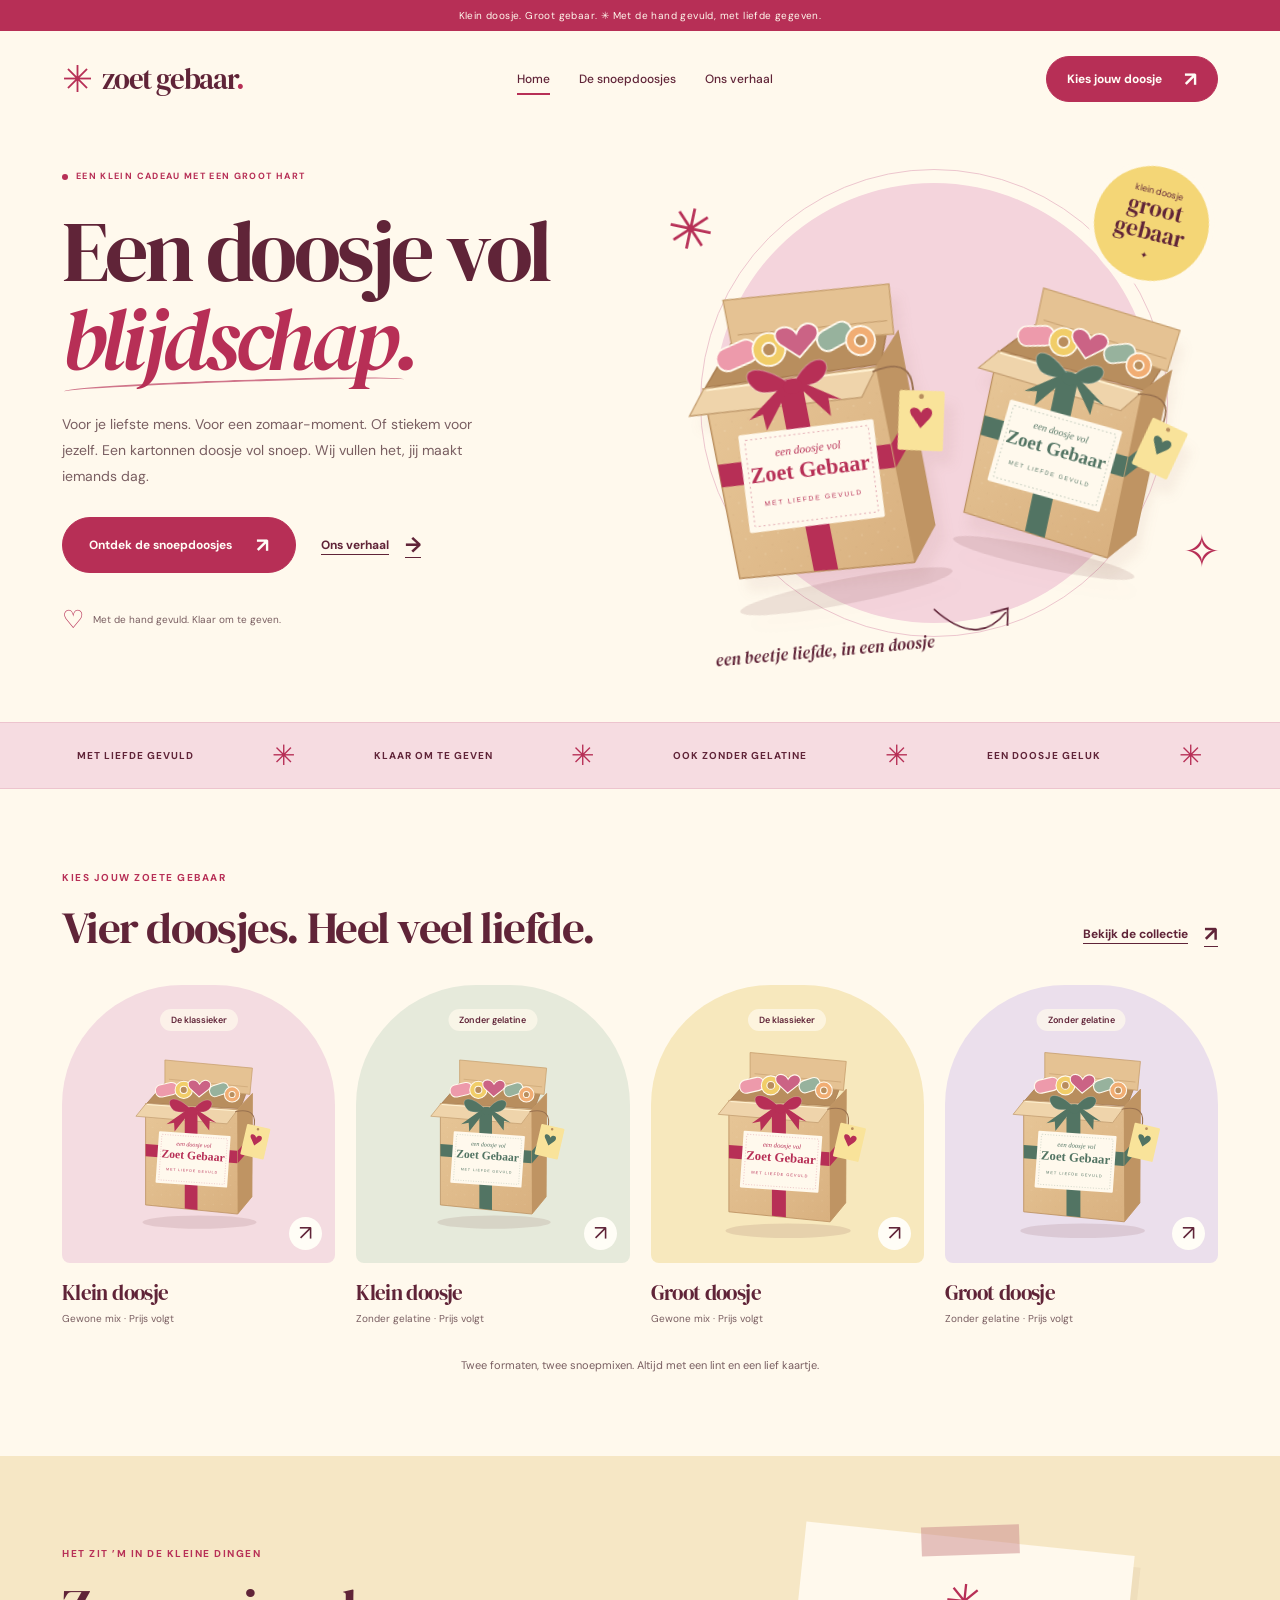
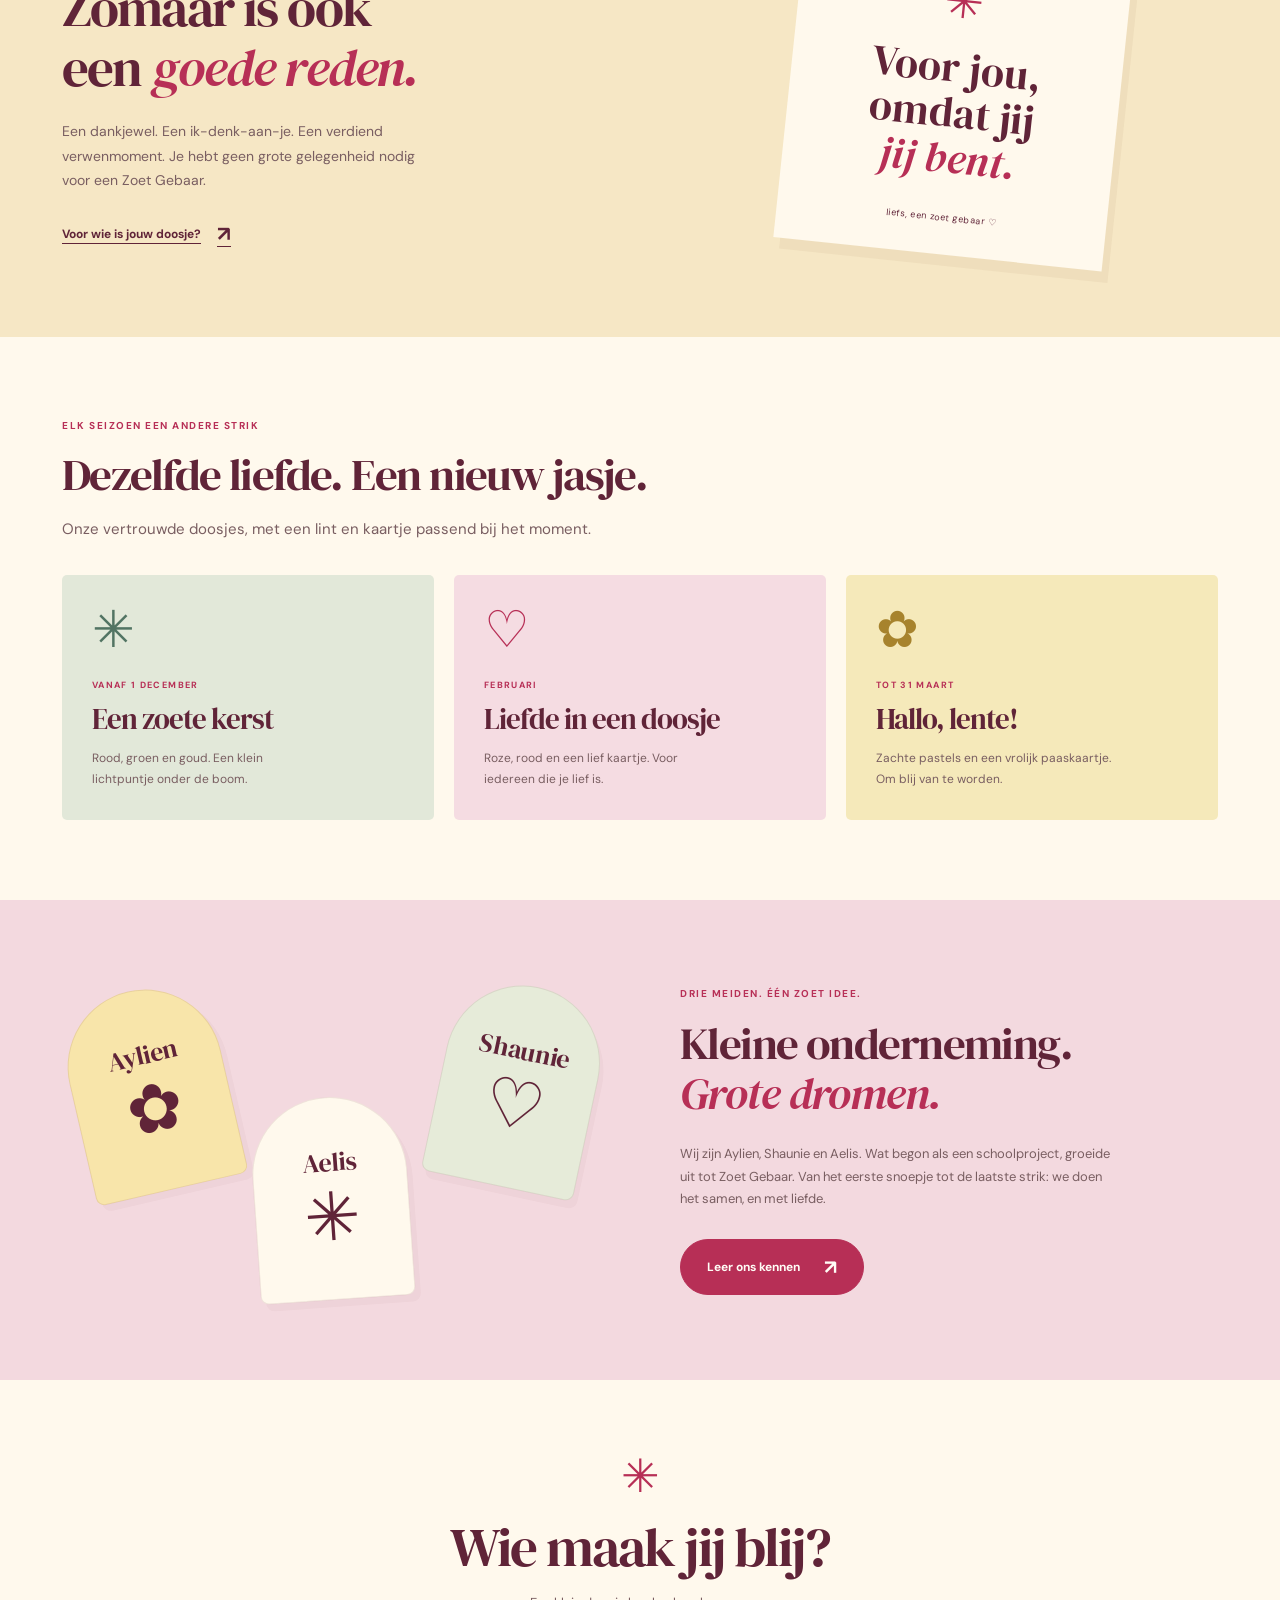
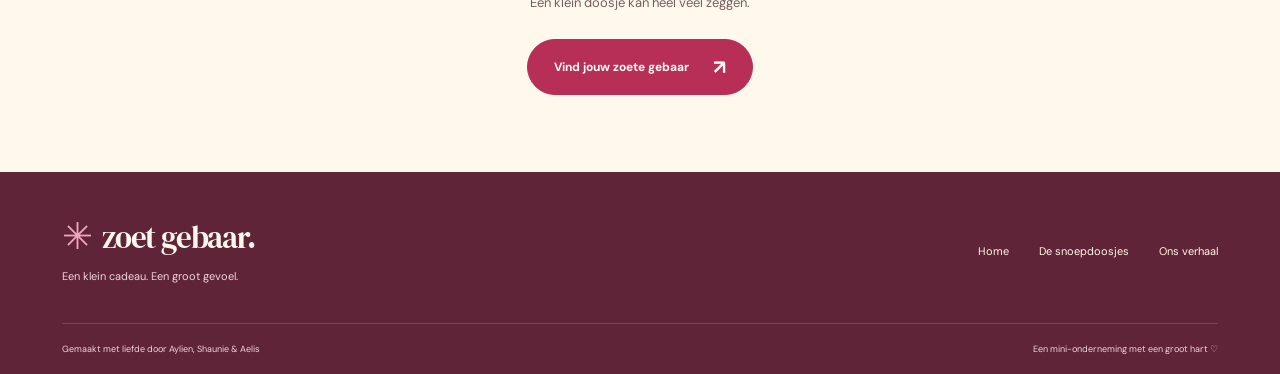
==== index.html @ a4623ce2 "Remove completed admin demo and its navigation and preview logic" ====
<!doctype html><html lang="nl"><head><meta charset="utf-8"><meta name="viewport" content="width=device-width, initial-scale=1"><meta name="theme-color" content="#fff9ed"><meta name="description" content="Handgevulde snoepdoosjes met een lint, een kaartje en een heleboel liefde. Ontdek de kleine en grote gebaren van Zoet Gebaar."><title>Zoet Gebaar — Een doosje vol blijdschap</title><link rel="icon" href="favicon.svg" type="image/svg+xml"><link rel="preconnect" href="https://fonts.googleapis.com"><link rel="preconnect" href="https://fonts.gstatic.com" crossorigin><link rel="stylesheet" href="styles.css?v=20260923-6"></head><body><a class="skip-link" href="#main">Ga naar inhoud</a><div class="announcement">Klein doosje. Groot gebaar. <span aria-hidden="true">✳</span> Met de hand gevuld, met liefde gegeven.</div>
<header class="nav wrap"><a class="brand" href="index.html?v=20260923-6" aria-label="Zoet Gebaar — home"><span class="brand-flower" aria-hidden="true">✳</span><span class="brand-name">zoet gebaar<span class="brand-dot">.</span></span></a><nav class="links" id="main-nav" aria-label="Hoofdnavigatie"><a href="index.html?v=20260923-6" aria-current="page">Home</a><a href="webshop.html?v=20260923-6" >De snoepdoosjes</a><a href="over-ons.html?v=20260923-6" >Ons verhaal</a></nav><a class="cta nav-cta" href="webshop.html?v=20260923-6">Kies jouw doosje <span aria-hidden="true">↗</span></a><button class="menu-toggle" aria-label="Menu openen" aria-controls="main-nav" aria-expanded="false"><span></span><span></span></button></header>
<main id="main"><section class="hero wrap"><div class="hero-copy"><p class="eyebrow"><span></span> EEN KLEIN CADEAU MET EEN GROOT HART</p><h1>Een doosje vol<br><em>blijdschap.</em></h1><p class="lede">Voor je liefste mens. Voor een zomaar-moment.<br class="desktop-break"> Of stiekem voor jezelf. Een kartonnen doosje vol snoep. Wij vullen het, jij maakt iemands dag.</p><div class="hero-ctas"><a class="cta" href="webshop.html?v=20260923-6">Ontdek de snoepdoosjes <span aria-hidden="true">↗</span></a><a class="text-link" href="over-ons.html?v=20260923-6">Ons verhaal <span aria-hidden="true">→</span></a></div><div class="hero-note"><span class="little-heart" aria-hidden="true">♡</span> Met de hand gevuld. Klaar om te geven.</div></div><div class="hero-art" aria-label="Illustraties van onze snoepdoosjes"><div class="art-orbit"></div><span class="art-spark spark-one" aria-hidden="true">✳</span><span class="art-spark spark-two" aria-hidden="true">✧</span><div class="round-sticker">klein doosje<br><strong>groot<br>gebaar</strong><span>✦</span></div><img class="hero-box box-back" src="assets/box-sage.svg" alt="Snoepdoosje met een groen lint" width="340" height="440"><img class="hero-box box-front" src="assets/box-berry.svg" alt="Snoepdoosje met een roze lint en een cadeaukaartje" width="340" height="440"><span class="handwritten">een beetje liefde, in een doosje <svg viewBox="0 0 95 45" fill="none" aria-hidden="true"><path d="M3 5Q50 55 87 16M70 15l20-4-2 20" stroke="currentColor" stroke-width="2" stroke-linecap="round"/></svg></span></div></section>
<div class="joy-strip" aria-label="Handgevuld, feestelijk gestrikt en ook zonder gelatine"><div>MET LIEFDE GEVULD <span>✳</span> KLAAR OM TE GEVEN <span>✳</span> OOK ZONDER GELATINE <span>✳</span> EEN DOOSJE GELUK <span>✳</span></div></div>
<section class="collection wrap" id="assortiment"><div class="section-head split-heading"><div><p class="eyebrow">KIES JOUW ZOETE GEBAAR</p><h2>Vier doosjes. Heel veel liefde.</h2></div><a class="text-link" href="webshop.html?v=20260923-6">Bekijk de collectie <span aria-hidden="true">↗</span></a></div><div class="product-grid"><a class="product-preview" href="webshop.html?mix=gewoon&v=20260923-6#assortiment"><div class="product-image tone-0"><span class="product-label">De klassieker</span><img src="assets/box-berry.svg" alt="Illustratie van een klein snoepdoosje met roze lint" width="340" height="440" loading="lazy" class=""><span class="product-arrow" aria-hidden="true">↗</span></div><div class="product-caption"><h3>Klein doosje, blij gebaar</h3><p>Onze gewone snoepmix <span>· Klein</span></p></div></a><a class="product-preview" href="webshop.html?mix=gelatinevrij&v=20260923-6#assortiment"><div class="product-image tone-1"><span class="product-label">Zonder gelatine</span><img src="assets/box-sage.svg" alt="Illustratie van een klein snoepdoosje met groen lint" width="340" height="440" loading="lazy" class=""><span class="product-arrow" aria-hidden="true">↗</span></div><div class="product-caption"><h3>Klein doosje, vrij gebaar</h3><p>Snoepmix zonder gelatine <span>· Klein</span></p></div></a><a class="product-preview" href="webshop.html?mix=gewoon&v=20260923-6#assortiment"><div class="product-image tone-2"><span class="product-label">De klassieker</span><img src="assets/box-berry.svg" alt="Illustratie van een groot snoepdoosje met roze lint" width="340" height="440" loading="lazy" class="large-box"><span class="product-arrow" aria-hidden="true">↗</span></div><div class="product-caption"><h3>Groot doosje, blij gebaar</h3><p>Onze gewone snoepmix <span>· Groot</span></p></div></a><a class="product-preview" href="webshop.html?mix=gelatinevrij&v=20260923-6#assortiment"><div class="product-image tone-3"><span class="product-label">Zonder gelatine</span><img src="assets/box-sage.svg" alt="Illustratie van een groot snoepdoosje met groen lint" width="340" height="440" loading="lazy" class="large-box"><span class="product-arrow" aria-hidden="true">↗</span></div><div class="product-caption"><h3>Groot doosje, vrij gebaar</h3><p>Snoepmix zonder gelatine <span>· Groot</span></p></div></a></div><p class="collection-note">Twee formaten, twee snoepmixen. Altijd met een lint en een lief kaartje.</p></section>
<section class="giving-section"><div class="wrap giving-grid"><div><p class="eyebrow">HET ZIT ’M IN DE KLEINE DINGEN</p><h2>Zomaar is ook<br>een <em>goede reden.</em></h2><p>Een dankjewel. Een ik-denk-aan-je. Een verdiend verwenmoment. Je hebt geen grote gelegenheid nodig voor een Zoet Gebaar.</p><a class="text-link" href="webshop.html?v=20260923-6">Voor wie is jouw doosje? <span aria-hidden="true">↗</span></a></div><div class="gift-note"><span class="tape" aria-hidden="true"></span><span class="note-flower" aria-hidden="true">✳</span><p>Voor jou,<br>omdat jij<br><em>jij bent.</em></p><span>liefs, een zoet gebaar ♡</span></div></div></section>
<section class="wrap seasons" id="seizoenen"><div class="section-head"><p class="eyebrow">ELK SEIZOEN EEN ANDERE STRIK</p><h2>Dezelfde liefde. Een nieuw jasje.</h2><p>Onze vertrouwde doosjes, met een lint en kaartje passend bij het moment.</p></div><div class="season-strip"><article class="season-card christmas"><div class="season-symbol" aria-hidden="true">✳</div><p class="eyebrow">VANAF 1 DECEMBER</p><h3>Een zoete kerst</h3><p>Rood, groen en goud. Een klein lichtpuntje onder de boom.</p></article><article class="season-card valentine"><div class="season-symbol" aria-hidden="true">♡</div><p class="eyebrow">FEBRUARI</p><h3>Liefde in een doosje</h3><p>Roze, rood en een lief kaartje. Voor iedereen die je lief is.</p></article><article class="season-card easter"><div class="season-symbol" aria-hidden="true">✿</div><p class="eyebrow">TOT 31 MAART</p><h3>Hallo, lente!</h3><p>Zachte pastels en een vrolijk paaskaartje. Om blij van te worden.</p></article></div></section>
<section class="story-section"><div class="wrap story-grid"><div class="team-art" aria-hidden="true"><span class="team-token token-one">Aylien<span>✿</span></span><span class="team-token token-two">Shaunie<span>♡</span></span><span class="team-token token-three">Aelis<span>✳</span></span></div><div><p class="eyebrow">DRIE MEIDEN. ÉÉN ZOET IDEE.</p><h2>Kleine onderneming.<br><em>Grote dromen.</em></h2><p>Wij zijn Aylien, Shaunie en Aelis. Wat begon als een schoolproject, groeide uit tot Zoet Gebaar. Van het eerste snoepje tot de laatste strik: we doen het samen, en met liefde.</p><a class="cta" href="over-ons.html?v=20260923-6">Leer ons kennen <span aria-hidden="true">↗</span></a></div></div></section>
<section class="wrap final-cta"><span aria-hidden="true">✳</span><h2>Wie maak jij blij?</h2><p>Een klein doosje kan heel veel zeggen.</p><a class="cta" href="webshop.html?v=20260923-6">Vind jouw zoete gebaar <span aria-hidden="true">↗</span></a></section></main><footer class="footer"><div class="wrap footer-top"><div><a class="brand" href="index.html?v=20260923-6"><span class="brand-flower" aria-hidden="true">✳</span><span class="brand-name">zoet gebaar.</span></a><p>Een klein cadeau. Een groot gevoel.</p></div><nav aria-label="Footernavigatie"><a href="index.html?v=20260923-6">Home</a><a href="webshop.html?v=20260923-6">De snoepdoosjes</a><a href="over-ons.html?v=20260923-6">Ons verhaal</a></nav></div><div class="wrap footer-bottom"><span>Gemaakt met liefde door Aylien, Shaunie &amp; Aelis</span><span>Een mini-onderneming met een groot hart ♡</span></div></footer><script src="content.js?v=20260923-6"></script>
<script src="site.js?v=20260923-6"></script></body></html>
---- styles.css ----
@import url('https://fonts.googleapis.com/css2?family=DM+Sans:wght@400;500;600;700&family=DM+Serif+Display:ital@0;1&display=swap');

:root{--page-bg:#fff9ed;--paper:#fffdf6;--ink:#602438;--ink-text:#602438;--ink-soft:#795e61;--berry:#b72f56;--berry-deep:#8c2041;--gold:#efca67;--sage:#527463;--pink:#f6d7df;--line:#e8d9d2;--on-ink:#fff9ed;--on-ink-soft:#eed5dc;color-scheme:light}
*{box-sizing:border-box}html{scroll-behavior:smooth;scroll-padding-top:24px}body{margin:0;background:var(--page-bg);color:var(--ink);font-family:'DM Sans',sans-serif;font-size:15px;-webkit-font-smoothing:antialiased}button,a{-webkit-tap-highlight-color:transparent}button,input{font:inherit}button{cursor:pointer}a{color:inherit}img{max-width:100%;display:block}h1,h2,h3,p{margin:0}h1,h2,h3{font-family:'DM Serif Display',Georgia,serif;font-weight:400;letter-spacing:-.035em}h2{font-size:clamp(32px,3.5vw,47px);line-height:1.12}h3{font-size:25px;line-height:1.2}em{font-weight:400;color:var(--berry)}p{line-height:1.75;color:var(--ink-soft)}.wrap{max-width:1240px;padding-inline:42px;margin-inline:auto}section{padding-block:80px}.eyebrow,.kicker{font-family:'DM Sans',sans-serif;font-weight:700;font-size:10px;letter-spacing:.15em;color:var(--berry);margin-bottom:16px}.section-head{margin-bottom:32px}.section-head>p:last-child:not(.eyebrow){margin-top:16px}.split-heading{display:flex;justify-content:space-between;align-items:end;gap:24px}.split-heading .text-link{margin-bottom:5px}.cta{display:inline-flex;justify-content:center;align-items:center;gap:24px;padding:17px 26px;background:var(--berry);border:1px solid var(--berry);border-radius:100px;color:var(--paper);font-size:12px;font-weight:700;text-decoration:none;transition:background .2s,transform .2s,box-shadow .2s}.cta span{font-size:20px;line-height:1}.cta:hover{background:var(--berry-deep);border-color:var(--berry-deep);transform:translateY(-2px);box-shadow:0 5px 0 #60243812}.text-link{display:inline-flex;align-items:center;gap:16px;font-size:12px;font-weight:700;text-underline-offset:5px;text-decoration-thickness:1px}.text-link span{font-size:21px}.text-link:hover{color:var(--berry)}.btn-ghost{display:inline-flex;align-items:center;justify-content:center;background:transparent;border:1px solid var(--line);border-radius:24px;padding:12px 18px;color:var(--ink);font-size:13px;font-weight:600;text-decoration:none}.btn-ghost:hover{border-color:var(--berry)}:focus-visible{outline:3px solid var(--berry);outline-offset:5px}.skip-link{position:absolute;left:20px;top:-100px;padding:15px;background:var(--paper);z-index:100}.skip-link:focus{top:10px}.sr-only{position:absolute;width:1px;height:1px;overflow:hidden;clip-path:inset(50%);white-space:nowrap}
/* A compact shop sign above a spacious, simple navigation. */
.announcement{background:var(--berry);color:#fff9ed;text-align:center;padding:9px 20px;font-size:10px;letter-spacing:.04em}.announcement span{display:inline-block;margin:0 18px;color:#f8d878}.nav{display:flex;align-items:center;justify-content:space-between;gap:24px;padding-block:25px;position:relative;z-index:20}.brand{display:inline-flex;align-items:center;gap:9px;text-decoration:none;white-space:nowrap}.brand-flower{font-size:37px;color:var(--berry);line-height:1}.brand-name{font-family:'DM Serif Display',Georgia,serif;font-size:29px;letter-spacing:-1.2px}.brand-dot{color:var(--berry)}.links{display:flex;gap:29px}.links a{font-size:12px;font-weight:500;text-decoration:none;padding:8px 0;position:relative}.links a::after{content:'';position:absolute;bottom:0;left:0;width:0;height:2px;background:var(--berry);transition:width .2s}.links a:hover::after,.links a[aria-current]::after{width:100%}.nav-cta{padding:12px 20px;gap:22px}.menu-toggle{display:none;width:44px;height:44px;background:transparent;border:1px solid var(--line);border-radius:50%;align-items:center;justify-content:center;flex-direction:column;gap:6px}.menu-toggle span{height:2px;width:17px;background:var(--ink);transition:transform .2s}.menu-toggle[aria-expanded=true] span:first-child{transform:translateY(4px) rotate(45deg)}.menu-toggle[aria-expanded=true] span:last-child{transform:translateY(-4px) rotate(-45deg)}
/* The boxes are local vector artwork, so they stay sharp and load without a photo service. */
.hero{display:grid;grid-template-columns:1fr 1fr;align-items:center;min-height:595px;padding-block:28px 62px;gap:18px}.hero-copy{padding-bottom:10px}.hero .eyebrow{display:flex;align-items:center;gap:8px;font-size:9px;margin-bottom:23px}.eyebrow>span:empty{width:6px;height:6px;background:var(--berry);border-radius:50%}.hero h1{font-size:clamp(60px,6.7vw,88px);line-height:1.02;letter-spacing:-.048em}.hero h1 em{display:inline-block;position:relative}.hero h1 em::after{content:'';position:absolute;bottom:-8px;left:2px;width:96%;height:9px;border-top:2px solid var(--berry);border-radius:50%;transform:rotate(-2deg);opacity:.65}.lede{font-size:14px;max-width:410px;margin-top:29px;line-height:1.85}.hero-ctas{display:flex;align-items:center;gap:25px;margin-top:27px;flex-wrap:wrap}.hero-note{display:flex;align-items:center;gap:9px;font-size:10px;color:var(--ink-soft);margin-top:30px}.little-heart{font-size:25px;color:var(--berry)}.hero-art{height:493px;position:relative;isolation:isolate}.art-orbit{position:absolute;width:440px;height:440px;max-width:95%;border-radius:50%;background:#f4d4dc;left:50%;top:22px;transform:translateX(-50%)}.art-orbit::after{content:'';position:absolute;inset:-14px;border:1px solid #edc6ce;border-radius:50%}.hero-box{position:absolute;filter:drop-shadow(7px 15px 6px #823c3610)}.box-back{height:363px;width:auto;right:7px;top:77px;transform:rotate(12deg)}.box-front{height:425px;width:auto;left:0;top:56px;transform:rotate(-11deg)}.art-spark{position:absolute;z-index:2;color:var(--berry)}.spark-one{font-size:56px;left:18px;top:32px;transform:rotate(12deg)}.spark-two{font-size:45px;right:-3px;bottom:73px}.round-sticker{position:absolute;z-index:3;right:9px;top:5px;background:#f4d676;color:var(--ink);width:115px;height:115px;border-radius:50%;display:flex;flex-direction:column;align-items:center;justify-content:center;font-size:9px;line-height:1.4;transform:rotate(14deg);box-shadow:0 0 0 5px var(--page-bg)}.round-sticker strong{font-family:'DM Serif Display',Georgia,serif;font-size:23px;font-weight:400;line-height:1.04;text-align:center}.round-sticker>span{margin-top:5px}.handwritten{position:absolute;bottom:-9px;left:66px;font-family:'DM Serif Display',Georgia,serif;font-style:italic;font-size:17px;transform:rotate(-5deg)}.handwritten svg{width:80px;height:40px;position:absolute;left:100%;bottom:9px}.joy-strip{background:#f6dce1;border-block:1px solid #edc4ce;overflow:hidden}.joy-strip>div{max-width:1240px;margin:auto;min-height:62px;display:flex;align-items:center;justify-content:space-around;gap:24px;padding:14px 30px;font-size:10px;font-weight:700;letter-spacing:.1em;white-space:nowrap}.joy-strip span{font-size:28px;color:var(--berry);font-weight:400}
.product-grid,.tag-grid{display:grid;grid-template-columns:repeat(4,minmax(0,1fr));gap:21px}.product-preview{text-decoration:none;min-width:0}.product-image{height:278px;position:relative;overflow:hidden;border-radius:120px 120px 8px 8px;display:flex;align-items:center;justify-content:center;background:#f4dce1}.tone-1{background:#e6eadb}.tone-2{background:#f7e8bd}.tone-3{background:#ebdfec}.product-image img{height:223px;width:auto;max-width:100%;margin-top:24px;transition:transform .35s}.product-image img.large-box{height:245px}.product-preview:hover img{transform:translateY(-7px) rotate(-5deg)}.product-label{position:absolute;top:24px;left:50%;transform:translateX(-50%);font-size:9px;white-space:nowrap;z-index:1;font-weight:600;background:#fff9edb3;padding:5px 11px;border-radius:20px}.product-arrow{position:absolute;right:13px;bottom:13px;background:var(--paper);height:33px;width:33px;display:grid;place-items:center;border-radius:50%;font-size:21px;transition:background .2s,color .2s}.product-preview:hover .product-arrow{background:var(--berry);color:white}.product-caption{padding:17px 0 0}.product-caption h3{font-size:21px;letter-spacing:-.03em}.product-caption p{font-size:10px;margin-top:5px}.collection-note{text-align:center;font-size:11px;margin-top:29px}.giving-section{background:#f6e7c5;position:relative}.giving-grid{display:grid;grid-template-columns:1fr 1fr;align-items:center;gap:100px;padding-block:2px}.giving-grid h2{font-size:53px}.giving-grid p:not(.eyebrow){font-size:14px;max-width:380px;margin:22px 0}.giving-grid .text-link{margin-top:5px}.gift-note{background:#fff9ed;max-width:330px;width:100%;margin:auto;text-align:center;padding:33px 25px 29px;transform:rotate(6deg);position:relative;box-shadow:7px 11px 0 #9c725514}.gift-note .tape{position:absolute;width:98px;height:29px;top:-13px;left:calc(50% - 49px);transform:rotate(-8deg);background:#cb8a8c80}.gift-note .note-flower{font-size:47px;color:var(--berry)}.gift-note p:not(.eyebrow){font-family:'DM Serif Display',Georgia,serif;font-size:42px;line-height:1.08;color:var(--ink);margin:12px auto 25px}.gift-note>span:last-child{font-size:9px;letter-spacing:.06em}.season-strip{display:grid;grid-template-columns:repeat(3,1fr);gap:20px}.season-card{position:relative;padding:30px;overflow:hidden;background:#e2e8d9;border-radius:5px;min-height:239px}.season-card:nth-child(2){background:#f5dce2}.season-card:nth-child(3){background:#f5e9ba}.season-card h3{font-size:29px;margin-bottom:11px}.season-card p:not(.eyebrow){font-size:12px;max-width:235px}.season-symbol{font-family:Georgia,serif;font-size:51px;color:var(--sage);line-height:1;margin-bottom:22px}.valentine .season-symbol{color:var(--berry)}.easter .season-symbol{color:#a7832d}.season-card .eyebrow{font-size:9px;margin-bottom:9px}.ribbon-tab{font-size:10px;font-weight:700;letter-spacing:.05em;margin-bottom:32px}.season-body h3{margin-bottom:12px}.story-section{background:#f3d9df}.story-grid{display:grid;grid-template-columns:1fr 1fr;gap:80px;align-items:center}.story-grid p:not(.eyebrow){font-size:13px;max-width:430px;margin:24px 0}.story-grid .cta{margin-top:4px}.team-art{height:320px;position:relative}.team-token{position:absolute;border-radius:110px 110px 12px 12px;background:var(--page-bg);width:155px;height:203px;display:flex;align-items:center;justify-content:center;flex-direction:column;font-family:'DM Serif Display',Georgia,serif;font-size:26px;border:1px solid #6024381a;box-shadow:5px 7px 0 #60243808}.team-token>span{font-size:67px;line-height:1.1}.token-one{left:2%;top:9px;transform:rotate(-13deg);background:#f8e5aa}.token-two{right:1%;top:5px;transform:rotate(12deg);background:#e6ebd9}.token-three{left:calc(50% - 77px);bottom:0;transform:rotate(-4deg);background:#fff9ed}.final-cta{text-align:center;padding-block:66px 77px}.final-cta>span{display:inline-block;font-size:46px;color:var(--berry);margin-bottom:10px}.final-cta h2{font-size:55px}.final-cta p{font-size:13px;margin:14px 0 24px}.footer{background:var(--ink);color:var(--on-ink);padding:44px 0 19px}.footer .brand-flower{color:#f2a5bc}.footer .brand-name{font-size:31px}.footer-top{display:flex;justify-content:space-between;align-items:center;gap:28px;padding-bottom:37px}.footer-top p{color:var(--on-ink-soft);font-size:11px;margin-top:9px}.footer nav{display:flex;gap:30px}.footer nav a{font-size:11px;text-decoration:none}.footer nav a:hover{text-decoration:underline;text-underline-offset:5px}.footer-bottom{display:flex;justify-content:space-between;gap:18px;font-size:9px;color:var(--on-ink-soft);position:relative;padding-top:20px}.footer-bottom::before{content:'';height:1px;background:#fff9ed28;position:absolute;top:0;left:42px;right:42px}
/* Collection and story pages share the same visual language. */
.page-hero{padding-block:53px 49px}.page-hero h1{font-size:clamp(43px,5.6vw,72px);line-height:1.05}.page-hero p:not(.kicker){max-width:540px;font-size:14px;margin-top:22px}.shop-toolbar{display:flex;justify-content:space-between;align-items:center;gap:20px;margin-bottom:28px;flex-wrap:wrap}.filter-row{display:flex;gap:8px;flex-wrap:wrap}.filter-chip{border:1px solid var(--line);color:var(--ink);background:transparent;border-radius:30px;padding:11px 18px;font-size:11px;font-weight:600}.filter-chip[aria-pressed=true]{background:var(--berry);color:white;border-color:var(--berry)}.filter-chip:hover{border-color:var(--berry)}.product-count{font-size:11px;color:var(--ink-soft)}.tag-card{display:flex;flex-direction:column;gap:12px;min-width:0}.tag-card .product-image{margin-bottom:7px;height:267px;flex-shrink:0}.tag-card h3{font-size:27px}.tag-card .desc{font-size:12px}.p-tags,.skill-tags{display:flex;gap:6px;flex-wrap:wrap}.tag{border:1px solid var(--line);font-size:9px;padding:4px 9px;border-radius:20px;display:inline-block}.mix-vrij{color:var(--sage);border-color:#52746355}.mix-gewoon{color:var(--berry);border-color:#b72f5655}.price-line{margin-top:auto;padding-top:7px;display:flex;flex-direction:column;align-items:start;gap:14px}.price{font-size:11px;color:var(--ink-soft)}.add-btn{border:1px solid var(--ink);border-radius:25px;background:transparent;color:var(--ink);padding:11px 16px;font-size:11px;width:100%;font-weight:600;transition:background .2s,color .2s}.add-btn:hover,.add-btn[data-added=true]{background:var(--ink);color:var(--paper)}.note-box{padding:21px 25px;background:#f5eacd;border-radius:5px;font-size:12px;line-height:1.7;color:var(--ink-soft)}.step-row{display:grid;grid-template-columns:repeat(4,1fr);gap:25px}.step{border-top:1px solid var(--line);padding-top:24px}.ticket{font-size:10px;font-weight:700;display:inline-block;margin-bottom:17px;color:var(--berry)}.step h3{font-size:22px;margin-bottom:10px}.step p{font-size:12px}.founder-grid{display:grid;grid-template-columns:repeat(3,1fr);gap:24px}.founder{background:#f4e3d3;padding:30px;border-radius:8px}.founder:nth-child(2){background:#e5e9db}.founder:nth-child(3){background:#f3dce1}.founder-name{display:flex;gap:17px;align-items:center;margin-bottom:20px}.founder-role{font-size:10px;margin-top:5px;color:var(--berry)}.founder p{font-size:13px;margin-bottom:22px}.sticker{width:58px;height:58px;display:grid;place-items:center;border-radius:50%;background:var(--paper);font-family:'DM Serif Display',Georgia,serif;font-size:20px;flex-shrink:0}.sticker.berry{color:var(--berry)}.sticker.sage{color:var(--sage)}.sticker.gold{color:#947122}#verhaal>p{max-width:780px;font-size:16px}#verhaal{border-block:1px solid var(--line)}.spec-sheet{border:1px solid var(--line);border-radius:6px;overflow:hidden}.spec-row{display:grid;grid-template-columns:1fr 1fr}.spec-row+.spec-row{border-top:1px solid var(--line)}.spec-cell{padding:18px 24px;font-size:13px;line-height:1.5}.spec-cell+.spec-cell{border-left:1px solid var(--line)}.spec-head{background:var(--pink);font-weight:700}.timeline{display:grid;grid-template-columns:repeat(4,1fr);gap:25px}.timeline-item{border-top:2px solid var(--pink);padding-top:20px}.when{font-size:11px;color:var(--berry);margin-bottom:13px}.timeline h3{font-size:22px;margin-bottom:13px}.timeline p{font-size:12px}.cart-pill{position:fixed;bottom:22px;right:24px;z-index:30;border:0;background:var(--ink);color:var(--paper);display:none;align-items:center;gap:15px;border-radius:30px;padding:17px 24px;box-shadow:0 5px 20px #60243826;font-size:12px}.cart-pill.show{display:flex}.cart-pill>span:first-child{font-size:23px;line-height:1}.wishlist-dialog{border:1px solid var(--line);border-radius:15px;background:var(--paper);color:var(--ink);padding:30px;max-width:520px;width:calc(100% - 32px);max-height:85vh}.wishlist-dialog::backdrop{background:#30121e88;backdrop-filter:blur(4px)}.dialog-head{display:flex;align-items:start;gap:15px;justify-content:space-between;margin-bottom:17px}.dialog-head h2{font-size:32px}.close-dialog{background:transparent;border:0;color:var(--ink);font-size:30px;line-height:1;width:36px;height:36px}.wishlist-dialog>p{font-size:13px}.wishlist-items{margin:22px 0}.wishlist-item{display:flex;align-items:center;gap:16px;padding:15px 0;border-bottom:1px solid var(--line)}.wishlist-item img{width:55px}.wishlist-item div{flex:1}.wishlist-item strong{font-size:14px}.wishlist-item p{font-size:11px}.remove-item{border:0;background:transparent;color:var(--berry);padding:10px;font-size:11px;text-decoration:underline}.empty-list{padding:20px 0}.wishlist-dialog .clear-list{font-size:11px}body:has(dialog[open]){overflow:hidden}[hidden]{display:none!important}
@keyframes box-arrive{from{opacity:0;translate:0 18px}to{opacity:1;translate:0 0}}.hero-box{animation:box-arrive .9s ease both}.box-back{animation-delay:.13s}
@media(min-width:1400px){.hero{min-height:640px}.hero-art{height:515px}.art-orbit{width:465px;height:465px}.box-front{height:447px}.box-back{height:389px}}
@media(max-width:1050px){.wrap{padding-inline:28px}.hero h1{font-size:68px}.hero-art{height:440px}.art-orbit{height:350px;width:350px;top:45px}.box-front{height:355px;top:75px;left:-13px}.box-back{height:320px;top:76px;right:-10px}.round-sticker{width:99px;height:99px;right:0;top:18px}.handwritten{font-size:14px;left:20px;bottom:0}.spark-one{left:0;font-size:40px}.product-grid,.tag-grid{gap:15px}.product-image{height:245px}.product-image img{height:204px}.product-image img.large-box{height:220px}.product-caption h3{font-size:19px}.product-caption p span{display:none}.giving-grid,.story-grid{gap:50px}.team-token{width:130px;height:185px}.token-three{left:calc(50% - 65px)}.season-card{padding:24px}.season-card h3{font-size:25px}.footer-bottom::before{left:28px;right:28px}}
@media(max-width:760px){.wrap{padding-inline:23px}.announcement{font-size:9px;padding:8px 15px}.announcement span{margin:0 7px}.nav{padding-block:20px;gap:12px}.brand-name{font-size:25px}.brand-flower{font-size:32px}.nav-cta{margin-left:auto;font-size:10px;padding:10px 15px;gap:10px}.menu-toggle{display:flex;flex-shrink:0}.links{display:none;position:absolute;left:20px;right:20px;top:77px;border:1px solid var(--line);border-radius:12px;background:var(--paper);padding:18px;box-shadow:0 15px 25px #60243815;flex-direction:column;gap:8px}.links.open{display:flex}.links a{font-size:14px;padding:12px}.links a::after{display:none}.links a[aria-current]{color:var(--berry);background:#f6d7df55;border-radius:5px}.hero{grid-template-columns:1fr;gap:20px;padding-top:28px;padding-bottom:42px}.hero-copy{max-width:560px}.hero h1{font-size:76px}.hero .eyebrow{font-size:9px}.lede{font-size:14px}.hero-art{width:460px;max-width:100%;height:460px;margin:auto}.art-orbit{width:375px;height:375px;top:32px}.box-front{height:395px;left:4px;top:42px}.box-back{height:345px;right:2px;top:67px}.round-sticker{right:5px;top:3px;width:106px;height:106px}.spark-one{left:5px;top:28px}.spark-two{right:1px;bottom:80px}.handwritten{bottom:0;left:45px;font-size:16px}.hero-note{margin-top:20px}.joy-strip>div{justify-content:center;flex-wrap:wrap;white-space:normal;gap:8px 17px;min-height:70px;font-size:8px;padding:12px 17px}.joy-strip span{font-size:18px}.joy-strip span:last-child{display:none}section{padding-block:55px}.split-heading{align-items:start;flex-direction:column;gap:15px}.section-head{margin-bottom:25px}.product-grid,.tag-grid{grid-template-columns:repeat(2,minmax(0,1fr));gap:28px 16px}.product-image{height:290px}.product-image img{height:239px}.product-image img.large-box{height:256px}.product-caption h3{font-size:22px}.product-caption p{font-size:11px}.collection-note{font-size:10px}.giving-grid,.story-grid{grid-template-columns:1fr;gap:45px}.giving-grid h2{font-size:46px}.giving-grid p:not(.eyebrow){max-width:480px}.gift-note{max-width:300px;margin-block:10px}.season-strip{grid-template-columns:1fr}.season-card{min-height:190px;padding:28px 100px 28px 26px}.season-symbol{position:absolute;right:23px;top:50%;transform:translateY(-50%);font-size:65px}.season-card p:not(.eyebrow){max-width:100%}.season-card h3{font-size:29px}.story-grid{gap:25px}.team-art{max-width:390px;width:100%;margin:auto;height:285px}.team-token{width:145px;height:190px}.token-three{left:calc(50% - 72px)}.story-grid>div:last-child{padding-top:10px}.footer-top{align-items:start;flex-direction:column}.footer nav{gap:25px}.footer-bottom{flex-direction:column;font-size:9px;gap:9px}.footer-bottom::before{left:23px;right:23px}.page-hero{padding-block:35px 40px}.page-hero h1{font-size:55px}.founder-grid{grid-template-columns:1fr}.step-row,.timeline{grid-template-columns:1fr 1fr;gap:30px}.tag-card .product-image{height:285px}.spec-cell{padding:15px;font-size:12px}.tag-card .desc{font-size:13px}.final-cta h2{font-size:44px}.cart-pill{bottom:14px;right:14px}.footer{padding-bottom:80px}}
@media(max-width:420px){.nav-cta{display:none}.menu-toggle{margin-left:auto}.hero h1{font-size:64px}.hero .eyebrow{font-size:8px;letter-spacing:.12em}.hero-ctas{gap:19px}.hero-ctas .cta{padding:15px 20px;gap:14px}.hero-ctas .text-link{font-size:11px;gap:7px}.hero-art{height:390px}.art-orbit{height:300px;width:300px;top:32px}.box-front{height:337px;left:-18px;top:34px}.box-back{height:286px;right:-12px;top:64px}.spark-one{font-size:32px;left:0;top:16px}.round-sticker{width:90px;height:90px;right:0;top:7px;font-size:8px}.round-sticker strong{font-size:20px}.handwritten{font-size:14px;left:19px;bottom:1px}.handwritten svg{width:60px}.product-image,.tag-card .product-image{height:218px}.product-image img{height:181px}.product-image img.large-box{height:195px}.product-label{top:16px;font-size:8px;padding:4px 7px}.product-caption h3{font-size:19px}.product-caption p{font-size:9px}.product-arrow{width:27px;height:27px;font-size:17px;right:9px;bottom:9px}.tag-card h3{font-size:24px}.tag-card .desc{font-size:12px}.filter-chip{padding:10px 12px;font-size:10px}.step-row,.timeline{grid-template-columns:1fr}.page-hero h1{font-size:46px}.wishlist-dialog{padding:22px}.dialog-head h2{font-size:27px}}
@media(prefers-reduced-motion:reduce){html{scroll-behavior:auto}*,*::before,*::after{animation:none!important;transition:none!important}}


.cart-pill{text-decoration:none;display:flex;pointer-events:auto}
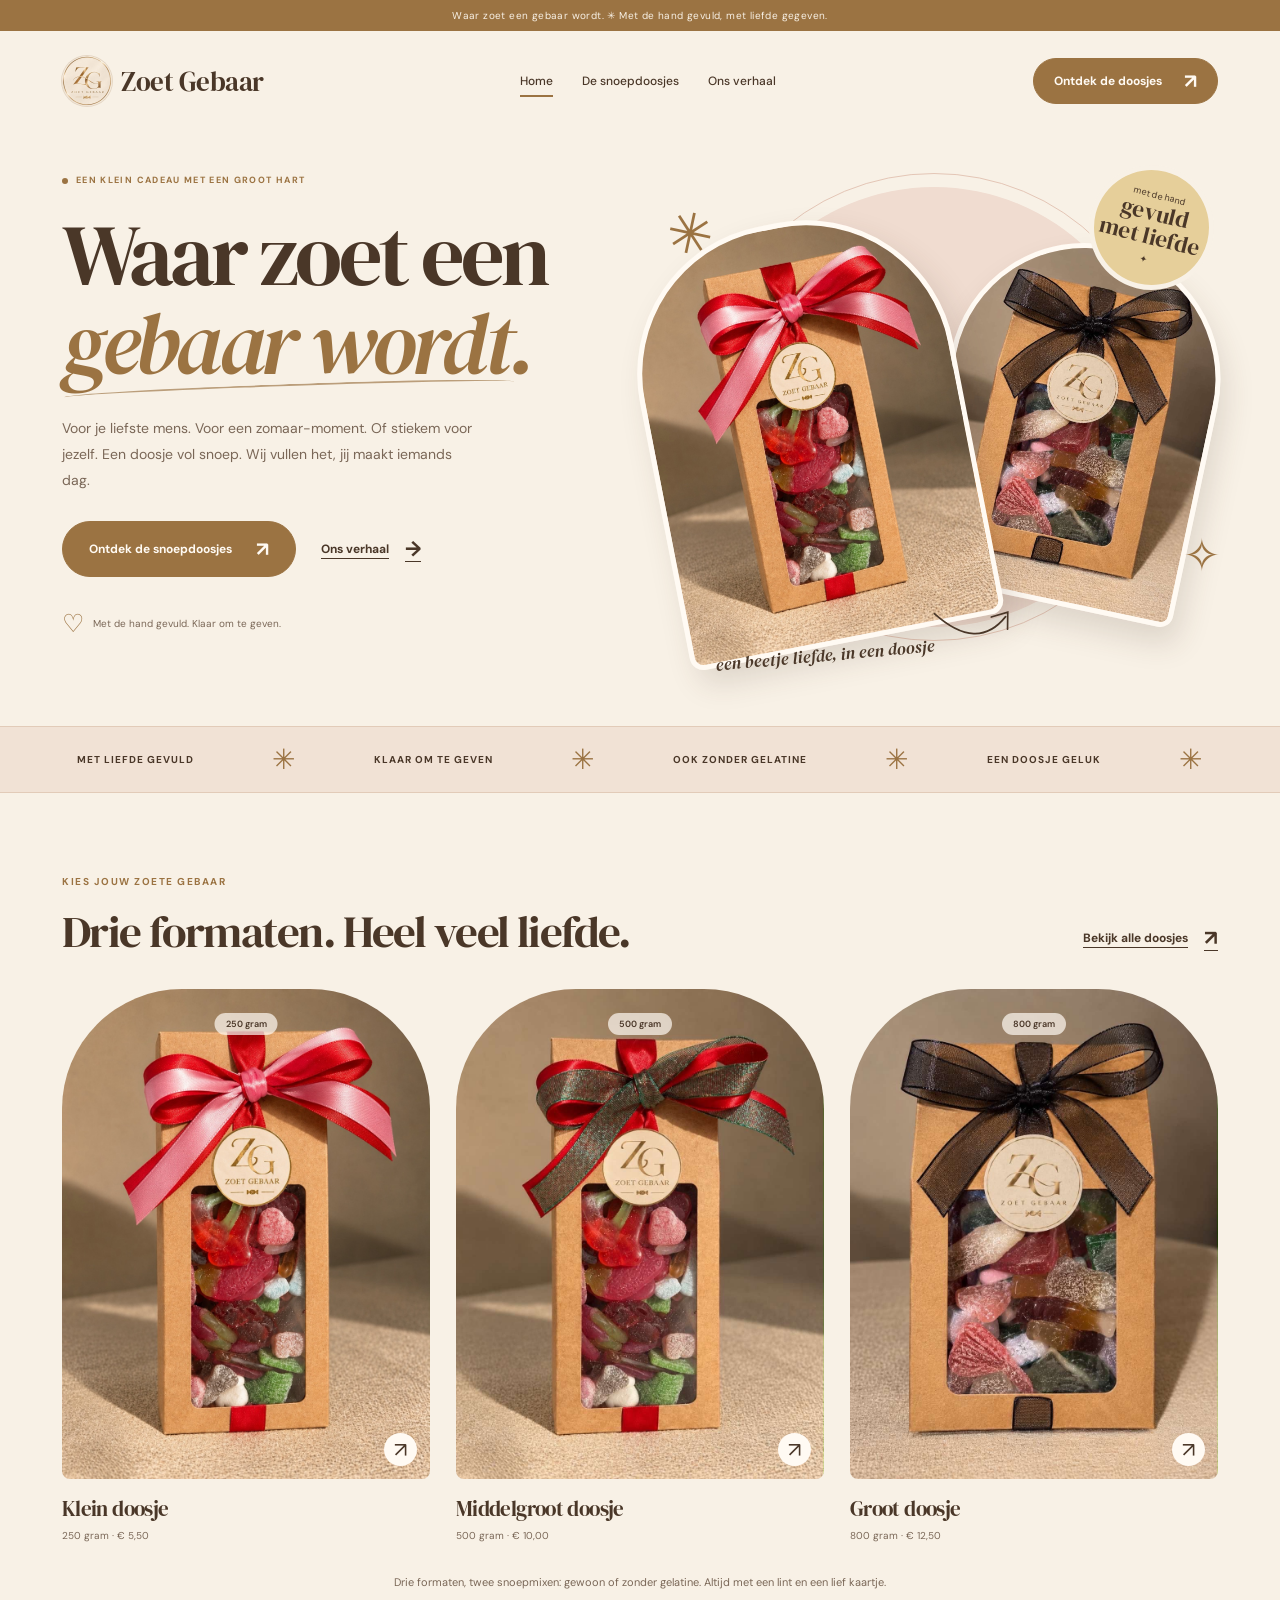
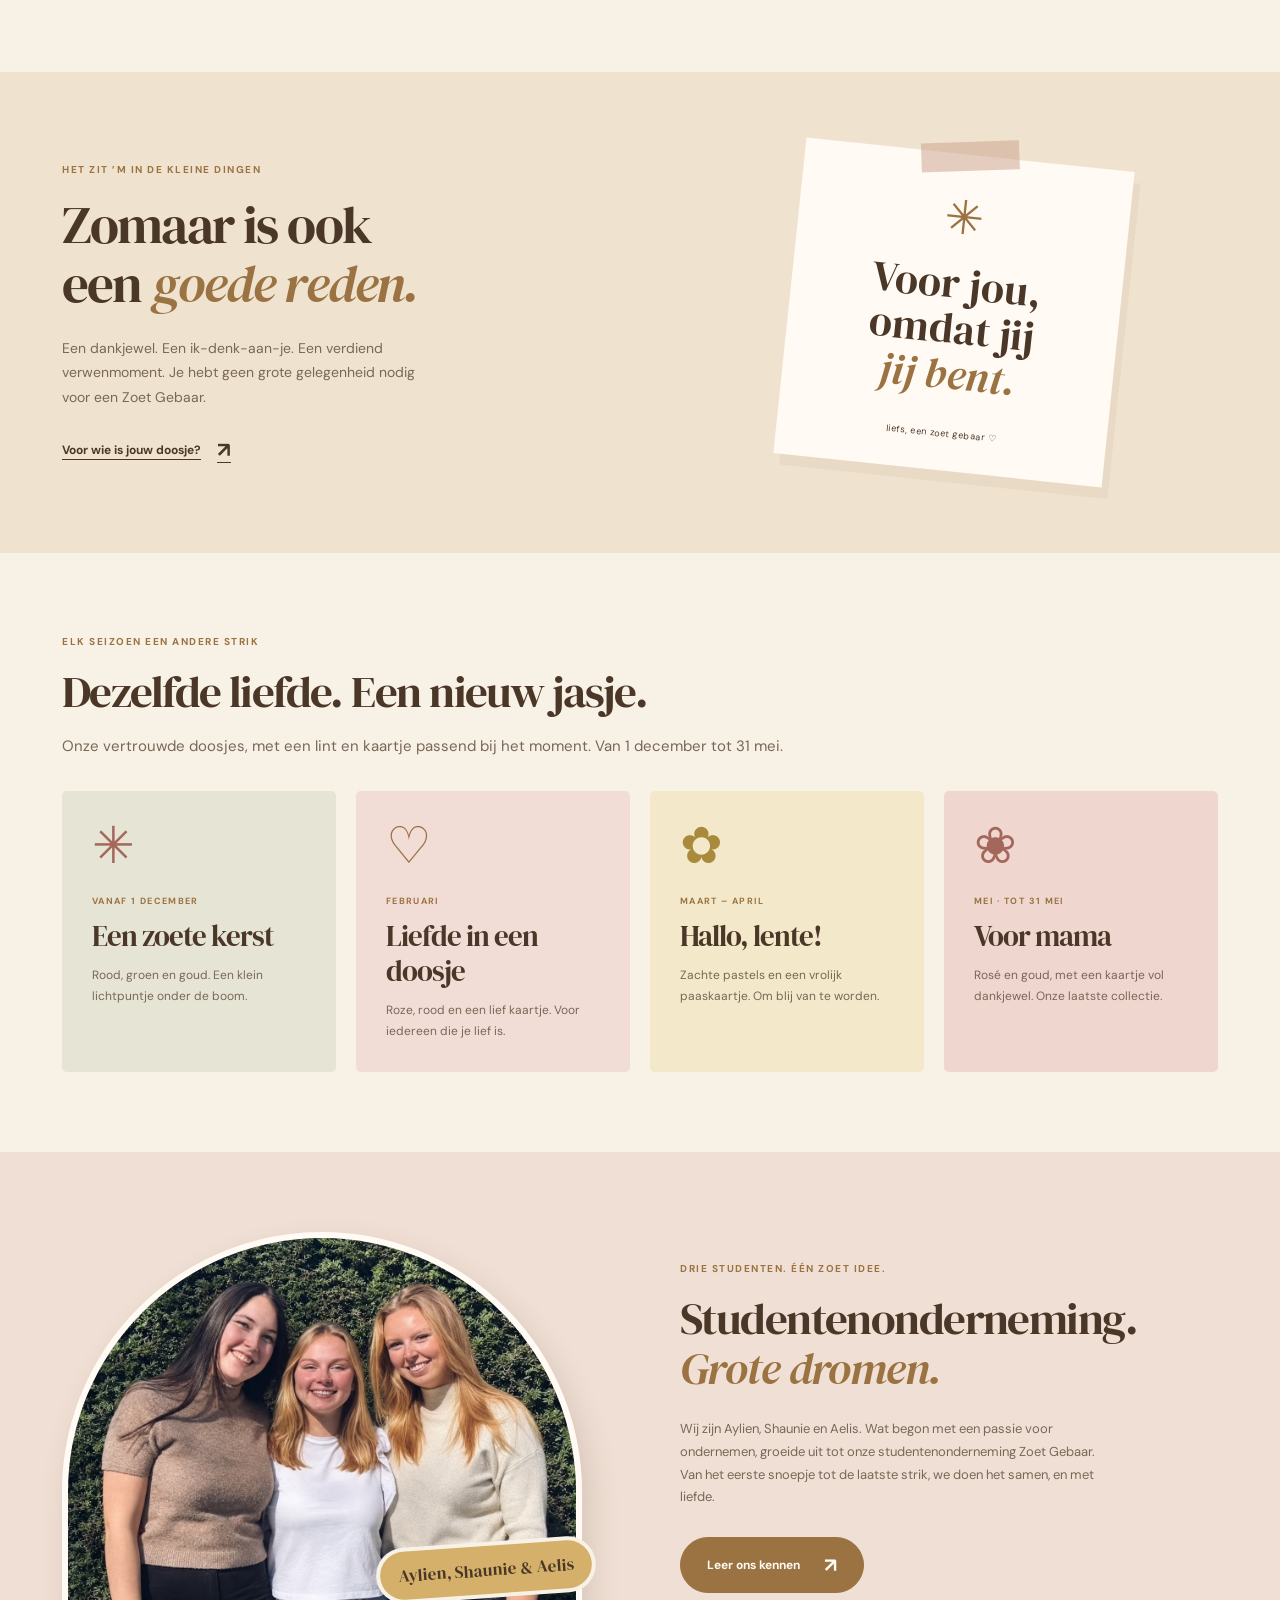
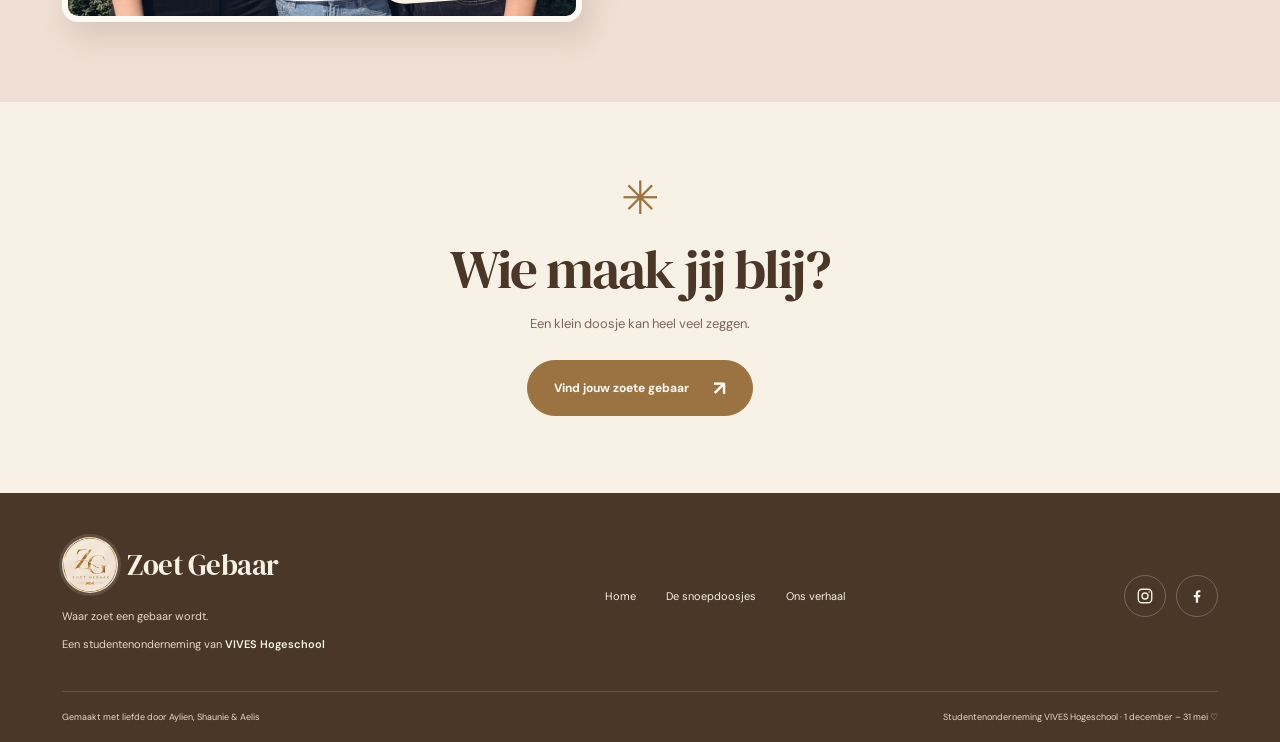
==== commit f328fa5b: "Add tests for content loading, navigation, and order functionality; update webshop HTML and styles -" ====
--- a/index.html
+++ b/index.html
@@ -1,10 +1,35 @@
-<!doctype html><html lang="nl"><head><meta charset="utf-8"><meta name="viewport" content="width=device-width, initial-scale=1"><meta name="theme-color" content="#fff9ed"><meta name="description" content="Handgevulde snoepdoosjes met een lint, een kaartje en een heleboel liefde. Ontdek de kleine en grote gebaren van Zoet Gebaar."><title>Zoet Gebaar — Een doosje vol blijdschap</title><link rel="icon" href="favicon.svg" type="image/svg+xml"><link rel="preconnect" href="https://fonts.googleapis.com"><link rel="preconnect" href="https://fonts.gstatic.com" crossorigin><link rel="stylesheet" href="styles.css?v=20260923-6"></head><body><a class="skip-link" href="#main">Ga naar inhoud</a><div class="announcement">Klein doosje. Groot gebaar. <span aria-hidden="true">✳</span> Met de hand gevuld, met liefde gegeven.</div>
-<header class="nav wrap"><a class="brand" href="index.html?v=20260923-6" aria-label="Zoet Gebaar — home"><span class="brand-flower" aria-hidden="true">✳</span><span class="brand-name">zoet gebaar<span class="brand-dot">.</span></span></a><nav class="links" id="main-nav" aria-label="Hoofdnavigatie"><a href="index.html?v=20260923-6" aria-current="page">Home</a><a href="webshop.html?v=20260923-6" >De snoepdoosjes</a><a href="over-ons.html?v=20260923-6" >Ons verhaal</a></nav><a class="cta nav-cta" href="webshop.html?v=20260923-6">Kies jouw doosje <span aria-hidden="true">↗</span></a><button class="menu-toggle" aria-label="Menu openen" aria-controls="main-nav" aria-expanded="false"><span></span><span></span></button></header>
-<main id="main"><section class="hero wrap"><div class="hero-copy"><p class="eyebrow"><span></span> EEN KLEIN CADEAU MET EEN GROOT HART</p><h1>Een doosje vol<br><em>blijdschap.</em></h1><p class="lede">Voor je liefste mens. Voor een zomaar-moment.<br class="desktop-break"> Of stiekem voor jezelf. Een kartonnen doosje vol snoep. Wij vullen het, jij maakt iemands dag.</p><div class="hero-ctas"><a class="cta" href="webshop.html?v=20260923-6">Ontdek de snoepdoosjes <span aria-hidden="true">↗</span></a><a class="text-link" href="over-ons.html?v=20260923-6">Ons verhaal <span aria-hidden="true">→</span></a></div><div class="hero-note"><span class="little-heart" aria-hidden="true">♡</span> Met de hand gevuld. Klaar om te geven.</div></div><div class="hero-art" aria-label="Illustraties van onze snoepdoosjes"><div class="art-orbit"></div><span class="art-spark spark-one" aria-hidden="true">✳</span><span class="art-spark spark-two" aria-hidden="true">✧</span><div class="round-sticker">klein doosje<br><strong>groot<br>gebaar</strong><span>✦</span></div><img class="hero-box box-back" src="assets/box-sage.svg" alt="Snoepdoosje met een groen lint" width="340" height="440"><img class="hero-box box-front" src="assets/box-berry.svg" alt="Snoepdoosje met een roze lint en een cadeaukaartje" width="340" height="440"><span class="handwritten">een beetje liefde, in een doosje <svg viewBox="0 0 95 45" fill="none" aria-hidden="true"><path d="M3 5Q50 55 87 16M70 15l20-4-2 20" stroke="currentColor" stroke-width="2" stroke-linecap="round"/></svg></span></div></section>
+<!doctype html>
+<html lang="nl">
+<head>
+<meta charset="utf-8">
+<meta name="viewport" content="width=device-width, initial-scale=1">
+<meta name="theme-color" content="#f8f1e6">
+<meta name="description" content="Handgevulde snoepdoosjes met een lint en een kaartje, gemaakt door de studentenonderneming Zoet Gebaar van VIVES Hogeschool. Drie formaten, gewoon of zonder gelatine.">
+<title>Zoet Gebaar — Waar zoet een gebaar wordt</title>
+<link rel="icon" href="favicon.png" type="image/png">
+<link rel="preconnect" href="https://fonts.googleapis.com">
+<link rel="preconnect" href="https://fonts.gstatic.com" crossorigin>
+<link rel="stylesheet" href="styles.css?v=20261109-1">
+</head>
+<body>
+<a class="skip-link" href="#main">Ga naar inhoud</a>
+<div class="announcement">Waar zoet een gebaar wordt. <span aria-hidden="true">✳</span> Met de hand gevuld, met liefde gegeven.</div>
+<header class="nav wrap"><a class="brand" href="index.html?v=20261109-1" aria-label="Zoet Gebaar — home"><img class="brand-logo" src="assets/logo.jpg" alt="" width="50" height="50"><span class="brand-name">Zoet Gebaar</span></a><nav class="links" id="main-nav" aria-label="Hoofdnavigatie"><a href="index.html?v=20261109-1" aria-current="page">Home</a><a href="webshop.html?v=20261109-1">De snoepdoosjes</a><a href="over-ons.html?v=20261109-1">Ons verhaal</a></nav><a class="cta nav-cta" href="webshop.html?v=20261109-1">Ontdek de doosjes <span aria-hidden="true">↗</span></a><button class="menu-toggle" aria-label="Menu openen" aria-controls="main-nav" aria-expanded="false"><span></span><span></span></button></header>
+<main id="main">
+<section class="hero wrap"><div class="hero-copy"><p class="eyebrow"><span></span> EEN KLEIN CADEAU MET EEN GROOT HART</p><h1>Waar zoet een<br><em>gebaar wordt.</em></h1><p class="lede">Voor je liefste mens. Voor een zomaar-moment.<br class="desktop-break"> Of stiekem voor jezelf. Een doosje vol snoep. Wij vullen het, jij maakt iemands dag.</p><div class="hero-ctas"><a class="cta" href="webshop.html?v=20261109-1">Ontdek de snoepdoosjes <span aria-hidden="true">↗</span></a><a class="text-link" href="over-ons.html?v=20261109-1">Ons verhaal <span aria-hidden="true">→</span></a></div><div class="hero-note"><span class="little-heart" aria-hidden="true">♡</span> Met de hand gevuld. Klaar om te geven.</div></div><div class="hero-art" aria-label="Foto's van onze snoepdoosjes"><div class="art-orbit"></div><span class="art-spark spark-one" aria-hidden="true">✳</span><span class="art-spark spark-two" aria-hidden="true">✧</span><div class="round-sticker">met de hand<br><strong>gevuld<br>met liefde</strong><span>✦</span></div><img class="hero-box box-back" src="assets/doosje-zwart.jpg" alt="Snoepdoosje met een zwart lint en het Zoet Gebaar-label" width="300" height="400"><img class="hero-box box-front" src="assets/doosje-roze.jpg" alt="Snoepdoosje met een rood en roze lint en het Zoet Gebaar-label" width="300" height="400"><span class="handwritten">een beetje liefde, in een doosje <svg viewBox="0 0 95 45" fill="none" aria-hidden="true"><path d="M3 5Q50 55 87 16M70 15l20-4-2 20" stroke="currentColor" stroke-width="2" stroke-linecap="round"/></svg></span></div></section>
 <div class="joy-strip" aria-label="Handgevuld, feestelijk gestrikt en ook zonder gelatine"><div>MET LIEFDE GEVULD <span>✳</span> KLAAR OM TE GEVEN <span>✳</span> OOK ZONDER GELATINE <span>✳</span> EEN DOOSJE GELUK <span>✳</span></div></div>
-<section class="collection wrap" id="assortiment"><div class="section-head split-heading"><div><p class="eyebrow">KIES JOUW ZOETE GEBAAR</p><h2>Vier doosjes. Heel veel liefde.</h2></div><a class="text-link" href="webshop.html?v=20260923-6">Bekijk de collectie <span aria-hidden="true">↗</span></a></div><div class="product-grid"><a class="product-preview" href="webshop.html?mix=gewoon&v=20260923-6#assortiment"><div class="product-image tone-0"><span class="product-label">De klassieker</span><img src="assets/box-berry.svg" alt="Illustratie van een klein snoepdoosje met roze lint" width="340" height="440" loading="lazy" class=""><span class="product-arrow" aria-hidden="true">↗</span></div><div class="product-caption"><h3>Klein doosje, blij gebaar</h3><p>Onze gewone snoepmix <span>· Klein</span></p></div></a><a class="product-preview" href="webshop.html?mix=gelatinevrij&v=20260923-6#assortiment"><div class="product-image tone-1"><span class="product-label">Zonder gelatine</span><img src="assets/box-sage.svg" alt="Illustratie van een klein snoepdoosje met groen lint" width="340" height="440" loading="lazy" class=""><span class="product-arrow" aria-hidden="true">↗</span></div><div class="product-caption"><h3>Klein doosje, vrij gebaar</h3><p>Snoepmix zonder gelatine <span>· Klein</span></p></div></a><a class="product-preview" href="webshop.html?mix=gewoon&v=20260923-6#assortiment"><div class="product-image tone-2"><span class="product-label">De klassieker</span><img src="assets/box-berry.svg" alt="Illustratie van een groot snoepdoosje met roze lint" width="340" height="440" loading="lazy" class="large-box"><span class="product-arrow" aria-hidden="true">↗</span></div><div class="product-caption"><h3>Groot doosje, blij gebaar</h3><p>Onze gewone snoepmix <span>· Groot</span></p></div></a><a class="product-preview" href="webshop.html?mix=gelatinevrij&v=20260923-6#assortiment"><div class="product-image tone-3"><span class="product-label">Zonder gelatine</span><img src="assets/box-sage.svg" alt="Illustratie van een groot snoepdoosje met groen lint" width="340" height="440" loading="lazy" class="large-box"><span class="product-arrow" aria-hidden="true">↗</span></div><div class="product-caption"><h3>Groot doosje, vrij gebaar</h3><p>Snoepmix zonder gelatine <span>· Groot</span></p></div></a></div><p class="collection-note">Twee formaten, twee snoepmixen. Altijd met een lint en een lief kaartje.</p></section>
-<section class="giving-section"><div class="wrap giving-grid"><div><p class="eyebrow">HET ZIT ’M IN DE KLEINE DINGEN</p><h2>Zomaar is ook<br>een <em>goede reden.</em></h2><p>Een dankjewel. Een ik-denk-aan-je. Een verdiend verwenmoment. Je hebt geen grote gelegenheid nodig voor een Zoet Gebaar.</p><a class="text-link" href="webshop.html?v=20260923-6">Voor wie is jouw doosje? <span aria-hidden="true">↗</span></a></div><div class="gift-note"><span class="tape" aria-hidden="true"></span><span class="note-flower" aria-hidden="true">✳</span><p>Voor jou,<br>omdat jij<br><em>jij bent.</em></p><span>liefs, een zoet gebaar ♡</span></div></div></section>
-<section class="wrap seasons" id="seizoenen"><div class="section-head"><p class="eyebrow">ELK SEIZOEN EEN ANDERE STRIK</p><h2>Dezelfde liefde. Een nieuw jasje.</h2><p>Onze vertrouwde doosjes, met een lint en kaartje passend bij het moment.</p></div><div class="season-strip"><article class="season-card christmas"><div class="season-symbol" aria-hidden="true">✳</div><p class="eyebrow">VANAF 1 DECEMBER</p><h3>Een zoete kerst</h3><p>Rood, groen en goud. Een klein lichtpuntje onder de boom.</p></article><article class="season-card valentine"><div class="season-symbol" aria-hidden="true">♡</div><p class="eyebrow">FEBRUARI</p><h3>Liefde in een doosje</h3><p>Roze, rood en een lief kaartje. Voor iedereen die je lief is.</p></article><article class="season-card easter"><div class="season-symbol" aria-hidden="true">✿</div><p class="eyebrow">TOT 31 MAART</p><h3>Hallo, lente!</h3><p>Zachte pastels en een vrolijk paaskaartje. Om blij van te worden.</p></article></div></section>
-<section class="story-section"><div class="wrap story-grid"><div class="team-art" aria-hidden="true"><span class="team-token token-one">Aylien<span>✿</span></span><span class="team-token token-two">Shaunie<span>♡</span></span><span class="team-token token-three">Aelis<span>✳</span></span></div><div><p class="eyebrow">DRIE MEIDEN. ÉÉN ZOET IDEE.</p><h2>Kleine onderneming.<br><em>Grote dromen.</em></h2><p>Wij zijn Aylien, Shaunie en Aelis. Wat begon als een schoolproject, groeide uit tot Zoet Gebaar. Van het eerste snoepje tot de laatste strik: we doen het samen, en met liefde.</p><a class="cta" href="over-ons.html?v=20260923-6">Leer ons kennen <span aria-hidden="true">↗</span></a></div></div></section>
-<section class="wrap final-cta"><span aria-hidden="true">✳</span><h2>Wie maak jij blij?</h2><p>Een klein doosje kan heel veel zeggen.</p><a class="cta" href="webshop.html?v=20260923-6">Vind jouw zoete gebaar <span aria-hidden="true">↗</span></a></section></main><footer class="footer"><div class="wrap footer-top"><div><a class="brand" href="index.html?v=20260923-6"><span class="brand-flower" aria-hidden="true">✳</span><span class="brand-name">zoet gebaar.</span></a><p>Een klein cadeau. Een groot gevoel.</p></div><nav aria-label="Footernavigatie"><a href="index.html?v=20260923-6">Home</a><a href="webshop.html?v=20260923-6">De snoepdoosjes</a><a href="over-ons.html?v=20260923-6">Ons verhaal</a></nav></div><div class="wrap footer-bottom"><span>Gemaakt met liefde door Aylien, Shaunie &amp; Aelis</span><span>Een mini-onderneming met een groot hart ♡</span></div></footer><script src="content.js?v=20260923-6"></script>
-<script src="site.js?v=20260923-6"></script></body></html>+<section class="collection wrap" id="assortiment"><div class="section-head split-heading"><div><p class="eyebrow">KIES JOUW ZOETE GEBAAR</p><h2>Drie formaten. Heel veel liefde.</h2></div><a class="text-link" href="webshop.html?v=20261109-1">Bekijk alle doosjes <span aria-hidden="true">↗</span></a></div><div class="product-grid">
+<a class="product-preview" href="webshop.html?v=20261109-1#assortiment" data-product="klein-gewoon"><div class="product-image tone-0"><span class="product-label">250 gram</span><img src="assets/doosje-roze.jpg" alt="Klein snoepdoosje met rood en roze lint" width="300" height="400" loading="lazy"><span class="product-arrow" aria-hidden="true">↗</span></div><div class="product-caption"><h3>Klein doosje</h3><p>250 gram · € 5,50</p></div></a>
+<a class="product-preview" href="webshop.html?v=20261109-1#assortiment" data-product="middel-gewoon"><div class="product-image tone-1"><span class="product-label">500 gram</span><img src="assets/doosje-kerst.jpg" alt="Middelgroot snoepdoosje met rood en groen lint" width="300" height="400" loading="lazy"><span class="product-arrow" aria-hidden="true">↗</span></div><div class="product-caption"><h3>Middelgroot doosje</h3><p>500 gram · € 10,00</p></div></a>
+<a class="product-preview" href="webshop.html?v=20261109-1#assortiment" data-product="groot-gewoon"><div class="product-image tone-2"><span class="product-label">800 gram</span><img src="assets/doosje-zwart.jpg" alt="Groot snoepdoosje met zwart lint" width="300" height="400" loading="lazy"><span class="product-arrow" aria-hidden="true">↗</span></div><div class="product-caption"><h3>Groot doosje</h3><p>800 gram · € 12,50</p></div></a>
+</div><p class="collection-note">Drie formaten, twee snoepmixen: gewoon of zonder gelatine. Altijd met een lint en een lief kaartje.</p></section>
+<section class="giving-section"><div class="wrap giving-grid"><div><p class="eyebrow">HET ZIT ’M IN DE KLEINE DINGEN</p><h2>Zomaar is ook<br>een <em>goede reden.</em></h2><p>Een dankjewel. Een ik-denk-aan-je. Een verdiend verwenmoment. Je hebt geen grote gelegenheid nodig voor een Zoet Gebaar.</p><a class="text-link" href="webshop.html?v=20261109-1">Voor wie is jouw doosje? <span aria-hidden="true">↗</span></a></div><div class="gift-note"><span class="tape" aria-hidden="true"></span><span class="note-flower" aria-hidden="true">✳</span><p>Voor jou,<br>omdat jij<br><em>jij bent.</em></p><span>liefs, een zoet gebaar ♡</span></div></div></section>
+<section class="wrap seasons" id="seizoenen"><div class="section-head"><p class="eyebrow">ELK SEIZOEN EEN ANDERE STRIK</p><h2>Dezelfde liefde. Een nieuw jasje.</h2><p>Onze vertrouwde doosjes, met een lint en kaartje passend bij het moment. Van 1 december tot 31 mei.</p></div><div class="season-strip"><article class="season-card christmas"><div class="season-symbol" aria-hidden="true">✳</div><p class="eyebrow">VANAF 1 DECEMBER</p><h3>Een zoete kerst</h3><p>Rood, groen en goud. Een klein lichtpuntje onder de boom.</p></article><article class="season-card valentine"><div class="season-symbol" aria-hidden="true">♡</div><p class="eyebrow">FEBRUARI</p><h3>Liefde in een doosje</h3><p>Roze, rood en een lief kaartje. Voor iedereen die je lief is.</p></article><article class="season-card easter"><div class="season-symbol" aria-hidden="true">✿</div><p class="eyebrow">MAART – APRIL</p><h3>Hallo, lente!</h3><p>Zachte pastels en een vrolijk paaskaartje. Om blij van te worden.</p></article><article class="season-card mothersday"><div class="season-symbol" aria-hidden="true">❀</div><p class="eyebrow">MEI · TOT 31 MEI</p><h3>Voor mama</h3><p>Rosé en goud, met een kaartje vol dankjewel. Onze laatste collectie.</p></article></div></section>
+<section class="story-section"><div class="wrap story-grid"><figure class="team-photo"><img src="assets/team.jpg" alt="Aylien, Shaunie en Aelis, de drie studenten achter Zoet Gebaar" width="520" height="390" loading="lazy"><figcaption>Aylien, Shaunie &amp; Aelis</figcaption></figure><div><p class="eyebrow">DRIE STUDENTEN. ÉÉN ZOET IDEE.</p><h2>Studentenonderneming.<br><em>Grote dromen.</em></h2><p>Wij zijn Aylien, Shaunie en Aelis. Wat begon met een passie voor ondernemen, groeide uit tot onze studentenonderneming Zoet Gebaar. Van het eerste snoepje tot de laatste strik, we doen het samen, en met liefde.</p><a class="cta" href="over-ons.html?v=20261109-1">Leer ons kennen <span aria-hidden="true">↗</span></a></div></div></section>
+<section class="wrap final-cta"><span aria-hidden="true">✳</span><h2>Wie maak jij blij?</h2><p>Een klein doosje kan heel veel zeggen.</p><a class="cta" href="webshop.html?v=20261109-1">Vind jouw zoete gebaar <span aria-hidden="true">↗</span></a></section>
+</main>
+<footer class="footer"><div class="wrap footer-top"><div><a class="brand" href="index.html?v=20261109-1"><img class="brand-logo" src="assets/logo.jpg" alt="" width="56" height="56"><span class="brand-name">Zoet Gebaar</span></a><p>Waar zoet een gebaar wordt.</p><p class="footer-school">Een studentenonderneming van <strong>VIVES Hogeschool</strong></p></div><nav aria-label="Footernavigatie"><a href="index.html?v=20261109-1">Home</a><a href="webshop.html?v=20261109-1">De snoepdoosjes</a><a href="over-ons.html?v=20261109-1">Ons verhaal</a></nav><div class="footer-social" aria-label="Volg ons"><a href="https://www.instagram.com/zoet.gebaar/" target="_blank" rel="noopener" aria-label="Zoet Gebaar op Instagram"><svg viewBox="0 0 24 24" fill="none" stroke="currentColor" stroke-width="1.8" aria-hidden="true"><rect x="3" y="3" width="18" height="18" rx="5"/><circle cx="12" cy="12" r="4"/><circle cx="17.5" cy="6.5" r="1" fill="currentColor" stroke="none"/></svg></a><a href="https://www.facebook.com/share/1DzBTi725m/" target="_blank" rel="noopener" aria-label="Zoet Gebaar op Facebook"><svg viewBox="0 0 24 24" fill="currentColor" aria-hidden="true"><path d="M13.5 21v-7.5h2.6l.4-3h-3V8.6c0-.9.3-1.5 1.5-1.5h1.6V4.4c-.3 0-1.2-.1-2.3-.1-2.3 0-3.9 1.4-3.9 4v2.2H7.8v3h2.6V21z"/></svg></a></div></div><div class="wrap footer-bottom"><span>Gemaakt met liefde door Aylien, Shaunie &amp; Aelis</span><span>Studentenonderneming VIVES Hogeschool · 1 december – 31 mei ♡</span></div></footer>
+<script src="content.js?v=20261109-1"></script>
+<script src="site.js?v=20261109-1"></script>
+</body>
+</html>
--- a/styles.css
+++ b/styles.css
@@ -1,20 +1,17 @@
 @import url('https://fonts.googleapis.com/css2?family=DM+Sans:wght@400;500;600;700&family=DM+Serif+Display:ital@0;1&display=swap');
 
-:root{--page-bg:#fff9ed;--paper:#fffdf6;--ink:#602438;--ink-text:#602438;--ink-soft:#795e61;--berry:#b72f56;--berry-deep:#8c2041;--gold:#efca67;--sage:#527463;--pink:#f6d7df;--line:#e8d9d2;--on-ink:#fff9ed;--on-ink-soft:#eed5dc;color-scheme:light}
-*{box-sizing:border-box}html{scroll-behavior:smooth;scroll-padding-top:24px}body{margin:0;background:var(--page-bg);color:var(--ink);font-family:'DM Sans',sans-serif;font-size:15px;-webkit-font-smoothing:antialiased}button,a{-webkit-tap-highlight-color:transparent}button,input{font:inherit}button{cursor:pointer}a{color:inherit}img{max-width:100%;display:block}h1,h2,h3,p{margin:0}h1,h2,h3{font-family:'DM Serif Display',Georgia,serif;font-weight:400;letter-spacing:-.035em}h2{font-size:clamp(32px,3.5vw,47px);line-height:1.12}h3{font-size:25px;line-height:1.2}em{font-weight:400;color:var(--berry)}p{line-height:1.75;color:var(--ink-soft)}.wrap{max-width:1240px;padding-inline:42px;margin-inline:auto}section{padding-block:80px}.eyebrow,.kicker{font-family:'DM Sans',sans-serif;font-weight:700;font-size:10px;letter-spacing:.15em;color:var(--berry);margin-bottom:16px}.section-head{margin-bottom:32px}.section-head>p:last-child:not(.eyebrow){margin-top:16px}.split-heading{display:flex;justify-content:space-between;align-items:end;gap:24px}.split-heading .text-link{margin-bottom:5px}.cta{display:inline-flex;justify-content:center;align-items:center;gap:24px;padding:17px 26px;background:var(--berry);border:1px solid var(--berry);border-radius:100px;color:var(--paper);font-size:12px;font-weight:700;text-decoration:none;transition:background .2s,transform .2s,box-shadow .2s}.cta span{font-size:20px;line-height:1}.cta:hover{background:var(--berry-deep);border-color:var(--berry-deep);transform:translateY(-2px);box-shadow:0 5px 0 #60243812}.text-link{display:inline-flex;align-items:center;gap:16px;font-size:12px;font-weight:700;text-underline-offset:5px;text-decoration-thickness:1px}.text-link span{font-size:21px}.text-link:hover{color:var(--berry)}.btn-ghost{display:inline-flex;align-items:center;justify-content:center;background:transparent;border:1px solid var(--line);border-radius:24px;padding:12px 18px;color:var(--ink);font-size:13px;font-weight:600;text-decoration:none}.btn-ghost:hover{border-color:var(--berry)}:focus-visible{outline:3px solid var(--berry);outline-offset:5px}.skip-link{position:absolute;left:20px;top:-100px;padding:15px;background:var(--paper);z-index:100}.skip-link:focus{top:10px}.sr-only{position:absolute;width:1px;height:1px;overflow:hidden;clip-path:inset(50%);white-space:nowrap}
+:root{--page-bg:#f8f1e6;--paper:#fffaf3;--ink:#4a3728;--ink-text:#4a3728;--ink-soft:#7a6757;--berry:#9b7342;--berry-deep:#7f5c33;--gold:#d4b06a;--sage:#a3675c;--pink:#f0dcd3;--line:#e5d7c5;--on-ink:#f8f1e6;--on-ink-soft:#e8d9c7;color-scheme:light}
+*{box-sizing:border-box}html{scroll-behavior:smooth;scroll-padding-top:24px}body{margin:0;background:var(--page-bg);color:var(--ink);font-family:'DM Sans',sans-serif;font-size:15px;-webkit-font-smoothing:antialiased}button,a{-webkit-tap-highlight-color:transparent}button,input{font:inherit}button{cursor:pointer}a{color:inherit}img{max-width:100%;display:block}h1,h2,h3,p{margin:0}h1,h2,h3{font-family:'DM Serif Display',Georgia,serif;font-weight:400;letter-spacing:-.035em}h2{font-size:clamp(32px,3.5vw,47px);line-height:1.12}h3{font-size:25px;line-height:1.2}em{font-weight:400;color:var(--berry)}p{line-height:1.75;color:var(--ink-soft)}.wrap{max-width:1240px;padding-inline:42px;margin-inline:auto}section{padding-block:80px}.eyebrow,.kicker{font-family:'DM Sans',sans-serif;font-weight:700;font-size:10px;letter-spacing:.15em;color:var(--berry);margin-bottom:16px}.section-head{margin-bottom:32px}.section-head>p:last-child:not(.eyebrow){margin-top:16px}.split-heading{display:flex;justify-content:space-between;align-items:end;gap:24px}.split-heading .text-link{margin-bottom:5px}.cta{display:inline-flex;justify-content:center;align-items:center;gap:24px;padding:17px 26px;background:var(--berry);border:1px solid var(--berry);border-radius:100px;color:var(--paper);font-size:12px;font-weight:700;text-decoration:none;transition:background .2s,transform .2s,box-shadow .2s}.cta span{font-size:20px;line-height:1}.cta:hover{background:var(--berry-deep);border-color:var(--berry-deep);transform:translateY(-2px);box-shadow:0 5px 0 #4a372812}.text-link{display:inline-flex;align-items:center;gap:16px;font-size:12px;font-weight:700;text-underline-offset:5px;text-decoration-thickness:1px}.text-link span{font-size:21px}.text-link:hover{color:var(--berry)}.btn-ghost{display:inline-flex;align-items:center;justify-content:center;background:transparent;border:1px solid var(--line);border-radius:24px;padding:12px 18px;color:var(--ink);font-size:13px;font-weight:600;text-decoration:none}.btn-ghost:hover{border-color:var(--berry)}:focus-visible{outline:3px solid var(--berry);outline-offset:5px}.skip-link{position:absolute;left:20px;top:-100px;padding:15px;background:var(--paper);z-index:100}.skip-link:focus{top:10px}.sr-only{position:absolute;width:1px;height:1px;overflow:hidden;clip-path:inset(50%);white-space:nowrap}
 /* A compact shop sign above a spacious, simple navigation. */
-.announcement{background:var(--berry);color:#fff9ed;text-align:center;padding:9px 20px;font-size:10px;letter-spacing:.04em}.announcement span{display:inline-block;margin:0 18px;color:#f8d878}.nav{display:flex;align-items:center;justify-content:space-between;gap:24px;padding-block:25px;position:relative;z-index:20}.brand{display:inline-flex;align-items:center;gap:9px;text-decoration:none;white-space:nowrap}.brand-flower{font-size:37px;color:var(--berry);line-height:1}.brand-name{font-family:'DM Serif Display',Georgia,serif;font-size:29px;letter-spacing:-1.2px}.brand-dot{color:var(--berry)}.links{display:flex;gap:29px}.links a{font-size:12px;font-weight:500;text-decoration:none;padding:8px 0;position:relative}.links a::after{content:'';position:absolute;bottom:0;left:0;width:0;height:2px;background:var(--berry);transition:width .2s}.links a:hover::after,.links a[aria-current]::after{width:100%}.nav-cta{padding:12px 20px;gap:22px}.menu-toggle{display:none;width:44px;height:44px;background:transparent;border:1px solid var(--line);border-radius:50%;align-items:center;justify-content:center;flex-direction:column;gap:6px}.menu-toggle span{height:2px;width:17px;background:var(--ink);transition:transform .2s}.menu-toggle[aria-expanded=true] span:first-child{transform:translateY(4px) rotate(45deg)}.menu-toggle[aria-expanded=true] span:last-child{transform:translateY(-4px) rotate(-45deg)}
+.announcement{background:var(--berry);color:#f8f1e6;text-align:center;padding:9px 20px;font-size:10px;letter-spacing:.04em}.announcement span{display:inline-block;margin:0 18px;color:#e3c88a}.nav{display:flex;align-items:center;justify-content:space-between;gap:24px;padding-block:25px;position:relative;z-index:20}.brand{display:inline-flex;align-items:center;gap:9px;text-decoration:none;white-space:nowrap}.brand-logo{width:50px;height:50px;border-radius:50%;object-fit:cover;box-shadow:0 0 0 1px var(--line);flex-shrink:0}.brand-name{font-family:'DM Serif Display',Georgia,serif;font-size:27px;letter-spacing:-.5px}.links{display:flex;gap:29px}.links a{font-size:12px;font-weight:500;text-decoration:none;padding:8px 0;position:relative}.links a::after{content:'';position:absolute;bottom:0;left:0;width:0;height:2px;background:var(--berry);transition:width .2s}.links a:hover::after,.links a[aria-current]::after{width:100%}.nav-cta{padding:12px 20px;gap:22px}.menu-toggle{display:none;width:44px;height:44px;background:transparent;border:1px solid var(--line);border-radius:50%;align-items:center;justify-content:center;flex-direction:column;gap:6px}.menu-toggle span{height:2px;width:17px;background:var(--ink);transition:transform .2s}.menu-toggle[aria-expanded=true] span:first-child{transform:translateY(4px) rotate(45deg)}.menu-toggle[aria-expanded=true] span:last-child{transform:translateY(-4px) rotate(-45deg)}
 /* The boxes are local vector artwork, so they stay sharp and load without a photo service. */
-.hero{display:grid;grid-template-columns:1fr 1fr;align-items:center;min-height:595px;padding-block:28px 62px;gap:18px}.hero-copy{padding-bottom:10px}.hero .eyebrow{display:flex;align-items:center;gap:8px;font-size:9px;margin-bottom:23px}.eyebrow>span:empty{width:6px;height:6px;background:var(--berry);border-radius:50%}.hero h1{font-size:clamp(60px,6.7vw,88px);line-height:1.02;letter-spacing:-.048em}.hero h1 em{display:inline-block;position:relative}.hero h1 em::after{content:'';position:absolute;bottom:-8px;left:2px;width:96%;height:9px;border-top:2px solid var(--berry);border-radius:50%;transform:rotate(-2deg);opacity:.65}.lede{font-size:14px;max-width:410px;margin-top:29px;line-height:1.85}.hero-ctas{display:flex;align-items:center;gap:25px;margin-top:27px;flex-wrap:wrap}.hero-note{display:flex;align-items:center;gap:9px;font-size:10px;color:var(--ink-soft);margin-top:30px}.little-heart{font-size:25px;color:var(--berry)}.hero-art{height:493px;position:relative;isolation:isolate}.art-orbit{position:absolute;width:440px;height:440px;max-width:95%;border-radius:50%;background:#f4d4dc;left:50%;top:22px;transform:translateX(-50%)}.art-orbit::after{content:'';position:absolute;inset:-14px;border:1px solid #edc6ce;border-radius:50%}.hero-box{position:absolute;filter:drop-shadow(7px 15px 6px #823c3610)}.box-back{height:363px;width:auto;right:7px;top:77px;transform:rotate(12deg)}.box-front{height:425px;width:auto;left:0;top:56px;transform:rotate(-11deg)}.art-spark{position:absolute;z-index:2;color:var(--berry)}.spark-one{font-size:56px;left:18px;top:32px;transform:rotate(12deg)}.spark-two{font-size:45px;right:-3px;bottom:73px}.round-sticker{position:absolute;z-index:3;right:9px;top:5px;background:#f4d676;color:var(--ink);width:115px;height:115px;border-radius:50%;display:flex;flex-direction:column;align-items:center;justify-content:center;font-size:9px;line-height:1.4;transform:rotate(14deg);box-shadow:0 0 0 5px var(--page-bg)}.round-sticker strong{font-family:'DM Serif Display',Georgia,serif;font-size:23px;font-weight:400;line-height:1.04;text-align:center}.round-sticker>span{margin-top:5px}.handwritten{position:absolute;bottom:-9px;left:66px;font-family:'DM Serif Display',Georgia,serif;font-style:italic;font-size:17px;transform:rotate(-5deg)}.handwritten svg{width:80px;height:40px;position:absolute;left:100%;bottom:9px}.joy-strip{background:#f6dce1;border-block:1px solid #edc4ce;overflow:hidden}.joy-strip>div{max-width:1240px;margin:auto;min-height:62px;display:flex;align-items:center;justify-content:space-around;gap:24px;padding:14px 30px;font-size:10px;font-weight:700;letter-spacing:.1em;white-space:nowrap}.joy-strip span{font-size:28px;color:var(--berry);font-weight:400}
-.product-grid,.tag-grid{display:grid;grid-template-columns:repeat(4,minmax(0,1fr));gap:21px}.product-preview{text-decoration:none;min-width:0}.product-image{height:278px;position:relative;overflow:hidden;border-radius:120px 120px 8px 8px;display:flex;align-items:center;justify-content:center;background:#f4dce1}.tone-1{background:#e6eadb}.tone-2{background:#f7e8bd}.tone-3{background:#ebdfec}.product-image img{height:223px;width:auto;max-width:100%;margin-top:24px;transition:transform .35s}.product-image img.large-box{height:245px}.product-preview:hover img{transform:translateY(-7px) rotate(-5deg)}.product-label{position:absolute;top:24px;left:50%;transform:translateX(-50%);font-size:9px;white-space:nowrap;z-index:1;font-weight:600;background:#fff9edb3;padding:5px 11px;border-radius:20px}.product-arrow{position:absolute;right:13px;bottom:13px;background:var(--paper);height:33px;width:33px;display:grid;place-items:center;border-radius:50%;font-size:21px;transition:background .2s,color .2s}.product-preview:hover .product-arrow{background:var(--berry);color:white}.product-caption{padding:17px 0 0}.product-caption h3{font-size:21px;letter-spacing:-.03em}.product-caption p{font-size:10px;margin-top:5px}.collection-note{text-align:center;font-size:11px;margin-top:29px}.giving-section{background:#f6e7c5;position:relative}.giving-grid{display:grid;grid-template-columns:1fr 1fr;align-items:center;gap:100px;padding-block:2px}.giving-grid h2{font-size:53px}.giving-grid p:not(.eyebrow){font-size:14px;max-width:380px;margin:22px 0}.giving-grid .text-link{margin-top:5px}.gift-note{background:#fff9ed;max-width:330px;width:100%;margin:auto;text-align:center;padding:33px 25px 29px;transform:rotate(6deg);position:relative;box-shadow:7px 11px 0 #9c725514}.gift-note .tape{position:absolute;width:98px;height:29px;top:-13px;left:calc(50% - 49px);transform:rotate(-8deg);background:#cb8a8c80}.gift-note .note-flower{font-size:47px;color:var(--berry)}.gift-note p:not(.eyebrow){font-family:'DM Serif Display',Georgia,serif;font-size:42px;line-height:1.08;color:var(--ink);margin:12px auto 25px}.gift-note>span:last-child{font-size:9px;letter-spacing:.06em}.season-strip{display:grid;grid-template-columns:repeat(3,1fr);gap:20px}.season-card{position:relative;padding:30px;overflow:hidden;background:#e2e8d9;border-radius:5px;min-height:239px}.season-card:nth-child(2){background:#f5dce2}.season-card:nth-child(3){background:#f5e9ba}.season-card h3{font-size:29px;margin-bottom:11px}.season-card p:not(.eyebrow){font-size:12px;max-width:235px}.season-symbol{font-family:Georgia,serif;font-size:51px;color:var(--sage);line-height:1;margin-bottom:22px}.valentine .season-symbol{color:var(--berry)}.easter .season-symbol{color:#a7832d}.season-card .eyebrow{font-size:9px;margin-bottom:9px}.ribbon-tab{font-size:10px;font-weight:700;letter-spacing:.05em;margin-bottom:32px}.season-body h3{margin-bottom:12px}.story-section{background:#f3d9df}.story-grid{display:grid;grid-template-columns:1fr 1fr;gap:80px;align-items:center}.story-grid p:not(.eyebrow){font-size:13px;max-width:430px;margin:24px 0}.story-grid .cta{margin-top:4px}.team-art{height:320px;position:relative}.team-token{position:absolute;border-radius:110px 110px 12px 12px;background:var(--page-bg);width:155px;height:203px;display:flex;align-items:center;justify-content:center;flex-direction:column;font-family:'DM Serif Display',Georgia,serif;font-size:26px;border:1px solid #6024381a;box-shadow:5px 7px 0 #60243808}.team-token>span{font-size:67px;line-height:1.1}.token-one{left:2%;top:9px;transform:rotate(-13deg);background:#f8e5aa}.token-two{right:1%;top:5px;transform:rotate(12deg);background:#e6ebd9}.token-three{left:calc(50% - 77px);bottom:0;transform:rotate(-4deg);background:#fff9ed}.final-cta{text-align:center;padding-block:66px 77px}.final-cta>span{display:inline-block;font-size:46px;color:var(--berry);margin-bottom:10px}.final-cta h2{font-size:55px}.final-cta p{font-size:13px;margin:14px 0 24px}.footer{background:var(--ink);color:var(--on-ink);padding:44px 0 19px}.footer .brand-flower{color:#f2a5bc}.footer .brand-name{font-size:31px}.footer-top{display:flex;justify-content:space-between;align-items:center;gap:28px;padding-bottom:37px}.footer-top p{color:var(--on-ink-soft);font-size:11px;margin-top:9px}.footer nav{display:flex;gap:30px}.footer nav a{font-size:11px;text-decoration:none}.footer nav a:hover{text-decoration:underline;text-underline-offset:5px}.footer-bottom{display:flex;justify-content:space-between;gap:18px;font-size:9px;color:var(--on-ink-soft);position:relative;padding-top:20px}.footer-bottom::before{content:'';height:1px;background:#fff9ed28;position:absolute;top:0;left:42px;right:42px}
+.hero{display:grid;grid-template-columns:1fr 1fr;align-items:center;min-height:595px;padding-block:28px 62px;gap:18px}.hero-copy{padding-bottom:10px}.hero .eyebrow{display:flex;align-items:center;gap:8px;font-size:9px;margin-bottom:23px}.eyebrow>span:empty{width:6px;height:6px;background:var(--berry);border-radius:50%}.hero h1{font-size:clamp(50px,6.7vw,88px);line-height:1.02;letter-spacing:-.048em;overflow-wrap:anywhere}.hero h1 em{display:inline-block;position:relative}.hero h1 em::after{content:'';position:absolute;bottom:-8px;left:2px;width:96%;height:9px;border-top:2px solid var(--berry);border-radius:50%;transform:rotate(-2deg);opacity:.65}.lede{font-size:14px;max-width:410px;margin-top:29px;line-height:1.85}.hero-ctas{display:flex;align-items:center;gap:25px;margin-top:27px;flex-wrap:wrap}.hero-note{display:flex;align-items:center;gap:9px;font-size:10px;color:var(--ink-soft);margin-top:30px}.little-heart{font-size:25px;color:var(--berry)}.hero-art{height:493px;position:relative;isolation:isolate}.art-orbit{position:absolute;width:440px;height:440px;max-width:95%;border-radius:50%;background:#f0dcd0;left:50%;top:22px;transform:translateX(-50%)}.art-orbit::after{content:'';position:absolute;inset:-14px;border:1px solid #e4c6b6;border-radius:50%}.hero-box{position:absolute;aspect-ratio:3/4;object-fit:cover;border-radius:150px 150px 14px 14px;border:5px solid var(--paper);box-shadow:8px 16px 30px #4a372826}.box-back{height:363px;width:auto;right:7px;top:77px;transform:rotate(12deg)}.box-front{height:425px;width:auto;left:0;top:56px;transform:rotate(-11deg)}.art-spark{position:absolute;z-index:2;color:var(--berry)}.spark-one{font-size:56px;left:18px;top:32px;transform:rotate(12deg)}.spark-two{font-size:45px;right:-3px;bottom:73px}.round-sticker{position:absolute;z-index:3;right:9px;top:5px;background:#e6cf9a;color:var(--ink);width:115px;height:115px;border-radius:50%;display:flex;flex-direction:column;align-items:center;justify-content:center;font-size:9px;line-height:1.4;transform:rotate(14deg);box-shadow:0 0 0 5px var(--page-bg)}.round-sticker strong{font-family:'DM Serif Display',Georgia,serif;font-size:23px;font-weight:400;line-height:1.04;text-align:center}.round-sticker>span{margin-top:5px}.handwritten{position:absolute;bottom:-9px;left:66px;font-family:'DM Serif Display',Georgia,serif;font-style:italic;font-size:17px;transform:rotate(-5deg)}.handwritten svg{width:80px;height:40px;position:absolute;left:100%;bottom:9px}.joy-strip{background:#f1e2d5;border-block:1px solid #e2cbb8;overflow:hidden}.joy-strip>div{max-width:1240px;margin:auto;min-height:62px;display:flex;align-items:center;justify-content:space-around;gap:24px;padding:14px 30px;font-size:10px;font-weight:700;letter-spacing:.1em;white-space:nowrap}.joy-strip span{font-size:28px;color:var(--berry);font-weight:400}
+.product-grid,.tag-grid{display:grid;grid-template-columns:repeat(3,minmax(0,1fr));gap:26px}.product-preview{text-decoration:none;min-width:0}.product-image{aspect-ratio:3/4;position:relative;overflow:hidden;border-radius:120px 120px 8px 8px;display:flex;align-items:center;justify-content:center;background:#f1e0d6}.tone-1{background:#ece2d0}.tone-2{background:#f3e6c8}.tone-3{background:#efe1dc}.product-image img{width:100%;height:100%;object-fit:cover;transition:transform .5s}.product-preview:hover img{transform:scale(1.04)}.product-label{position:absolute;top:24px;left:50%;transform:translateX(-50%);font-size:9px;white-space:nowrap;z-index:1;font-weight:600;background:#fffaf3b3;padding:5px 11px;border-radius:20px}.product-arrow{position:absolute;right:13px;bottom:13px;background:var(--paper);height:33px;width:33px;display:grid;place-items:center;border-radius:50%;font-size:21px;transition:background .2s,color .2s}.product-preview:hover .product-arrow{background:var(--berry);color:white}.product-caption{padding:17px 0 0}.product-caption h3{font-size:21px;letter-spacing:-.03em}.product-caption p{font-size:10px;margin-top:5px}.collection-note{text-align:center;font-size:11px;margin-top:29px}.giving-section{background:#efe3cf;position:relative}.giving-grid{display:grid;grid-template-columns:1fr 1fr;align-items:center;gap:100px;padding-block:2px}.giving-grid h2{font-size:53px}.giving-grid p:not(.eyebrow){font-size:14px;max-width:380px;margin:22px 0}.giving-grid .text-link{margin-top:5px}.gift-note{background:#fffaf3;max-width:330px;width:100%;margin:auto;text-align:center;padding:33px 25px 29px;transform:rotate(6deg);position:relative;box-shadow:7px 11px 0 #9c725514}.gift-note .tape{position:absolute;width:98px;height:29px;top:-13px;left:calc(50% - 49px);transform:rotate(-8deg);background:#c9a08a80}.gift-note .note-flower{font-size:47px;color:var(--berry)}.gift-note p:not(.eyebrow){font-family:'DM Serif Display',Georgia,serif;font-size:42px;line-height:1.08;color:var(--ink);margin:12px auto 25px}.gift-note>span:last-child{font-size:9px;letter-spacing:.06em}.season-strip{display:grid;grid-template-columns:repeat(4,1fr);gap:20px}.season-card{position:relative;padding:30px;overflow:hidden;background:#e6e4d4;border-radius:5px;min-height:239px}.season-card:nth-child(2){background:#f2dcd6}.season-card:nth-child(3){background:#f3e8c9}.season-card:nth-child(4){background:#efd6cf}.mothersday .season-symbol{color:var(--sage)}.season-card h3{font-size:29px;margin-bottom:11px}.season-card p:not(.eyebrow){font-size:12px;max-width:235px}.season-symbol{font-family:Georgia,serif;font-size:51px;color:var(--sage);line-height:1;margin-bottom:22px}.valentine .season-symbol{color:var(--berry)}.easter .season-symbol{color:#a98a3c}.season-card .eyebrow{font-size:9px;margin-bottom:9px}.ribbon-tab{font-size:10px;font-weight:700;letter-spacing:.05em;margin-bottom:32px}.season-body h3{margin-bottom:12px}.story-section{background:#f0dfd4}.story-grid{display:grid;grid-template-columns:1fr 1fr;gap:80px;align-items:center}.story-grid p:not(.eyebrow){font-size:13px;max-width:430px;margin:24px 0}.story-grid .cta{margin-top:4px}.team-photo{margin:0;position:relative;max-width:520px}.team-photo img{width:100%;aspect-ratio:4/3;object-fit:cover;object-position:center 30%;border-radius:260px 260px 16px 16px;border:6px solid var(--paper);box-shadow:8px 14px 30px #4a372826}.team-photo figcaption{position:absolute;right:-10px;bottom:28px;background:var(--gold);color:var(--ink);font-family:'DM Serif Display',Georgia,serif;font-size:17px;padding:12px 18px;border-radius:40px;transform:rotate(-4deg);box-shadow:0 0 0 4px var(--page-bg)}.final-cta{text-align:center;padding-block:66px 77px}.final-cta>span{display:inline-block;font-size:46px;color:var(--berry);margin-bottom:10px}.final-cta h2{font-size:55px}.final-cta p{font-size:13px;margin:14px 0 24px}.footer{background:var(--ink);color:var(--on-ink);padding:44px 0 19px}.footer .brand-logo{width:56px;height:56px;box-shadow:0 0 0 3px #f8f1e622}.footer .brand-name{font-size:29px}.footer-top{display:flex;justify-content:space-between;align-items:center;gap:28px;padding-bottom:37px;flex-wrap:wrap}.footer-top p{color:var(--on-ink-soft);font-size:11px;margin-top:9px}.footer-school{color:var(--on-ink-soft);font-size:11px;margin-top:4px}.footer-school strong{color:var(--on-ink);font-weight:600}.footer-social{display:flex;gap:10px;align-items:center}.footer-social a{display:inline-grid;place-items:center;width:42px;height:42px;border:1px solid #f8f1e640;border-radius:50%;color:var(--on-ink);transition:background .2s,color .2s}.footer-social a:hover{background:var(--on-ink);color:var(--ink)}.footer-social svg{width:18px;height:18px}.footer nav{display:flex;gap:30px}.footer nav a{font-size:11px;text-decoration:none}.footer nav a:hover{text-decoration:underline;text-underline-offset:5px}.footer-bottom{display:flex;justify-content:space-between;gap:18px;font-size:9px;color:var(--on-ink-soft);position:relative;padding-top:20px}.footer-bottom::before{content:'';height:1px;background:#f8f1e628;position:absolute;top:0;left:42px;right:42px}
 /* Collection and story pages share the same visual language. */
-.page-hero{padding-block:53px 49px}.page-hero h1{font-size:clamp(43px,5.6vw,72px);line-height:1.05}.page-hero p:not(.kicker){max-width:540px;font-size:14px;margin-top:22px}.shop-toolbar{display:flex;justify-content:space-between;align-items:center;gap:20px;margin-bottom:28px;flex-wrap:wrap}.filter-row{display:flex;gap:8px;flex-wrap:wrap}.filter-chip{border:1px solid var(--line);color:var(--ink);background:transparent;border-radius:30px;padding:11px 18px;font-size:11px;font-weight:600}.filter-chip[aria-pressed=true]{background:var(--berry);color:white;border-color:var(--berry)}.filter-chip:hover{border-color:var(--berry)}.product-count{font-size:11px;color:var(--ink-soft)}.tag-card{display:flex;flex-direction:column;gap:12px;min-width:0}.tag-card .product-image{margin-bottom:7px;height:267px;flex-shrink:0}.tag-card h3{font-size:27px}.tag-card .desc{font-size:12px}.p-tags,.skill-tags{display:flex;gap:6px;flex-wrap:wrap}.tag{border:1px solid var(--line);font-size:9px;padding:4px 9px;border-radius:20px;display:inline-block}.mix-vrij{color:var(--sage);border-color:#52746355}.mix-gewoon{color:var(--berry);border-color:#b72f5655}.price-line{margin-top:auto;padding-top:7px;display:flex;flex-direction:column;align-items:start;gap:14px}.price{font-size:11px;color:var(--ink-soft)}.add-btn{border:1px solid var(--ink);border-radius:25px;background:transparent;color:var(--ink);padding:11px 16px;font-size:11px;width:100%;font-weight:600;transition:background .2s,color .2s}.add-btn:hover,.add-btn[data-added=true]{background:var(--ink);color:var(--paper)}.note-box{padding:21px 25px;background:#f5eacd;border-radius:5px;font-size:12px;line-height:1.7;color:var(--ink-soft)}.step-row{display:grid;grid-template-columns:repeat(4,1fr);gap:25px}.step{border-top:1px solid var(--line);padding-top:24px}.ticket{font-size:10px;font-weight:700;display:inline-block;margin-bottom:17px;color:var(--berry)}.step h3{font-size:22px;margin-bottom:10px}.step p{font-size:12px}.founder-grid{display:grid;grid-template-columns:repeat(3,1fr);gap:24px}.founder{background:#f4e3d3;padding:30px;border-radius:8px}.founder:nth-child(2){background:#e5e9db}.founder:nth-child(3){background:#f3dce1}.founder-name{display:flex;gap:17px;align-items:center;margin-bottom:20px}.founder-role{font-size:10px;margin-top:5px;color:var(--berry)}.founder p{font-size:13px;margin-bottom:22px}.sticker{width:58px;height:58px;display:grid;place-items:center;border-radius:50%;background:var(--paper);font-family:'DM Serif Display',Georgia,serif;font-size:20px;flex-shrink:0}.sticker.berry{color:var(--berry)}.sticker.sage{color:var(--sage)}.sticker.gold{color:#947122}#verhaal>p{max-width:780px;font-size:16px}#verhaal{border-block:1px solid var(--line)}.spec-sheet{border:1px solid var(--line);border-radius:6px;overflow:hidden}.spec-row{display:grid;grid-template-columns:1fr 1fr}.spec-row+.spec-row{border-top:1px solid var(--line)}.spec-cell{padding:18px 24px;font-size:13px;line-height:1.5}.spec-cell+.spec-cell{border-left:1px solid var(--line)}.spec-head{background:var(--pink);font-weight:700}.timeline{display:grid;grid-template-columns:repeat(4,1fr);gap:25px}.timeline-item{border-top:2px solid var(--pink);padding-top:20px}.when{font-size:11px;color:var(--berry);margin-bottom:13px}.timeline h3{font-size:22px;margin-bottom:13px}.timeline p{font-size:12px}.cart-pill{position:fixed;bottom:22px;right:24px;z-index:30;border:0;background:var(--ink);color:var(--paper);display:none;align-items:center;gap:15px;border-radius:30px;padding:17px 24px;box-shadow:0 5px 20px #60243826;font-size:12px}.cart-pill.show{display:flex}.cart-pill>span:first-child{font-size:23px;line-height:1}.wishlist-dialog{border:1px solid var(--line);border-radius:15px;background:var(--paper);color:var(--ink);padding:30px;max-width:520px;width:calc(100% - 32px);max-height:85vh}.wishlist-dialog::backdrop{background:#30121e88;backdrop-filter:blur(4px)}.dialog-head{display:flex;align-items:start;gap:15px;justify-content:space-between;margin-bottom:17px}.dialog-head h2{font-size:32px}.close-dialog{background:transparent;border:0;color:var(--ink);font-size:30px;line-height:1;width:36px;height:36px}.wishlist-dialog>p{font-size:13px}.wishlist-items{margin:22px 0}.wishlist-item{display:flex;align-items:center;gap:16px;padding:15px 0;border-bottom:1px solid var(--line)}.wishlist-item img{width:55px}.wishlist-item div{flex:1}.wishlist-item strong{font-size:14px}.wishlist-item p{font-size:11px}.remove-item{border:0;background:transparent;color:var(--berry);padding:10px;font-size:11px;text-decoration:underline}.empty-list{padding:20px 0}.wishlist-dialog .clear-list{font-size:11px}body:has(dialog[open]){overflow:hidden}[hidden]{display:none!important}
-@keyframes box-arrive{from{opacity:0;translate:0 18px}to{opacity:1;translate:0 0}}.hero-box{animation:box-arrive .9s ease both}.box-back{animation-delay:.13s}
+.page-hero{padding-block:53px 49px}.page-hero h1{font-size:clamp(43px,5.6vw,72px);line-height:1.05}.page-hero p:not(.kicker){max-width:540px;font-size:14px;margin-top:22px}.shop-toolbar{display:flex;justify-content:space-between;align-items:center;gap:20px;margin-bottom:28px;flex-wrap:wrap}.filter-row{display:flex;gap:8px;flex-wrap:wrap}.filter-chip{border:1px solid var(--line);color:var(--ink);background:transparent;border-radius:30px;padding:11px 18px;font-size:11px;font-weight:600}.filter-chip[aria-pressed=true]{background:var(--berry);color:white;border-color:var(--berry)}.filter-chip:hover{border-color:var(--berry)}.product-count{font-size:11px;color:var(--ink-soft)}.tag-card{display:flex;flex-direction:column;gap:12px;min-width:0}.tag-card .product-image{margin-bottom:7px;flex-shrink:0}.tag-card h3{font-size:27px}.tag-card .desc{font-size:12px}.p-tags,.skill-tags{display:flex;gap:6px;flex-wrap:wrap}.tag{border:1px solid var(--line);font-size:9px;padding:4px 9px;border-radius:20px;display:inline-block}.mix-vrij{color:var(--sage);border-color:#a3675c55}.mix-gewoon{color:var(--berry);border-color:#9b734255}.price-line{margin-top:auto;padding-top:7px;display:flex;flex-direction:column;gap:14px}.price-row{display:flex;align-items:baseline;justify-content:space-between;gap:14px}.add-btn{border:1px solid var(--ink);border-radius:25px;background:transparent;color:var(--ink);padding:11px 16px;font-size:11px;width:100%;font-weight:600;transition:background .2s,color .2s}.add-btn:hover,.add-btn[data-added=true]{background:var(--ink);color:var(--paper)}.note-box{padding:21px 25px;background:#f1e6d2;border-radius:5px;font-size:12px;line-height:1.7;color:var(--ink-soft)}.contact-row{display:flex;gap:12px;flex-wrap:wrap;margin-top:18px}.contact-row .btn-ghost{gap:10px}.contact-row svg{width:16px;height:16px}.weight-line{font-size:11px;color:var(--ink-soft)}.price{font-family:'DM Serif Display',Georgia,serif;font-size:22px;color:var(--ink)}.step-row{display:grid;grid-template-columns:repeat(4,1fr);gap:25px}.step{border-top:1px solid var(--line);padding-top:24px}.ticket{font-size:10px;font-weight:700;display:inline-block;margin-bottom:17px;color:var(--berry)}.step h3{font-size:22px;margin-bottom:10px}.step p{font-size:12px}.founder-grid{display:grid;grid-template-columns:repeat(3,1fr);gap:24px}.founder{background:#f2e4d3;padding:30px;border-radius:8px}.founder:nth-child(2){background:#e9e1cf}.founder:nth-child(3){background:#f1ddd5}.founder-name{display:flex;gap:17px;align-items:center;margin-bottom:20px}.founder-role{font-size:10px;margin-top:5px;color:var(--berry)}.founder p{font-size:13px;margin-bottom:22px}.sticker{width:72px;height:72px;display:grid;place-items:center;border-radius:50%;background:var(--paper);font-family:'DM Serif Display',Georgia,serif;font-size:22px;flex-shrink:0;overflow:hidden;box-shadow:0 0 0 3px var(--paper)}.sticker img{width:100%;height:100%;object-fit:cover;object-position:center}.sticker.berry{color:var(--berry)}.sticker.sage{color:var(--sage)}.sticker.gold{color:#9b7342}#verhaal>p{max-width:780px;font-size:16px}#verhaal{border-block:1px solid var(--line)}.spec-sheet{border:1px solid var(--line);border-radius:6px;overflow:hidden}.spec-row{display:grid;grid-template-columns:1fr 1fr}.spec-row+.spec-row{border-top:1px solid var(--line)}.spec-cell{padding:18px 24px;font-size:13px;line-height:1.5}.spec-cell+.spec-cell{border-left:1px solid var(--line)}.spec-head{background:var(--pink);font-weight:700}.timeline{display:grid;grid-template-columns:repeat(5,1fr);gap:25px}.timeline-item{border-top:2px solid var(--pink);padding-top:20px}.when{font-size:11px;color:var(--berry);margin-bottom:13px}.timeline h3{font-size:22px;margin-bottom:13px}.timeline p{font-size:12px}.cart-pill{position:fixed;bottom:22px;right:24px;z-index:30;border:0;background:var(--ink);color:var(--paper);display:none;align-items:center;gap:15px;border-radius:30px;padding:17px 24px;box-shadow:0 5px 20px #4a372826;font-size:12px;text-decoration:none}.cart-pill.show{display:flex}.cart-pill>span:first-child{font-size:23px;line-height:1}[hidden]{display:none!important}
 @media(min-width:1400px){.hero{min-height:640px}.hero-art{height:515px}.art-orbit{width:465px;height:465px}.box-front{height:447px}.box-back{height:389px}}
-@media(max-width:1050px){.wrap{padding-inline:28px}.hero h1{font-size:68px}.hero-art{height:440px}.art-orbit{height:350px;width:350px;top:45px}.box-front{height:355px;top:75px;left:-13px}.box-back{height:320px;top:76px;right:-10px}.round-sticker{width:99px;height:99px;right:0;top:18px}.handwritten{font-size:14px;left:20px;bottom:0}.spark-one{left:0;font-size:40px}.product-grid,.tag-grid{gap:15px}.product-image{height:245px}.product-image img{height:204px}.product-image img.large-box{height:220px}.product-caption h3{font-size:19px}.product-caption p span{display:none}.giving-grid,.story-grid{gap:50px}.team-token{width:130px;height:185px}.token-three{left:calc(50% - 65px)}.season-card{padding:24px}.season-card h3{font-size:25px}.footer-bottom::before{left:28px;right:28px}}
-@media(max-width:760px){.wrap{padding-inline:23px}.announcement{font-size:9px;padding:8px 15px}.announcement span{margin:0 7px}.nav{padding-block:20px;gap:12px}.brand-name{font-size:25px}.brand-flower{font-size:32px}.nav-cta{margin-left:auto;font-size:10px;padding:10px 15px;gap:10px}.menu-toggle{display:flex;flex-shrink:0}.links{display:none;position:absolute;left:20px;right:20px;top:77px;border:1px solid var(--line);border-radius:12px;background:var(--paper);padding:18px;box-shadow:0 15px 25px #60243815;flex-direction:column;gap:8px}.links.open{display:flex}.links a{font-size:14px;padding:12px}.links a::after{display:none}.links a[aria-current]{color:var(--berry);background:#f6d7df55;border-radius:5px}.hero{grid-template-columns:1fr;gap:20px;padding-top:28px;padding-bottom:42px}.hero-copy{max-width:560px}.hero h1{font-size:76px}.hero .eyebrow{font-size:9px}.lede{font-size:14px}.hero-art{width:460px;max-width:100%;height:460px;margin:auto}.art-orbit{width:375px;height:375px;top:32px}.box-front{height:395px;left:4px;top:42px}.box-back{height:345px;right:2px;top:67px}.round-sticker{right:5px;top:3px;width:106px;height:106px}.spark-one{left:5px;top:28px}.spark-two{right:1px;bottom:80px}.handwritten{bottom:0;left:45px;font-size:16px}.hero-note{margin-top:20px}.joy-strip>div{justify-content:center;flex-wrap:wrap;white-space:normal;gap:8px 17px;min-height:70px;font-size:8px;padding:12px 17px}.joy-strip span{font-size:18px}.joy-strip span:last-child{display:none}section{padding-block:55px}.split-heading{align-items:start;flex-direction:column;gap:15px}.section-head{margin-bottom:25px}.product-grid,.tag-grid{grid-template-columns:repeat(2,minmax(0,1fr));gap:28px 16px}.product-image{height:290px}.product-image img{height:239px}.product-image img.large-box{height:256px}.product-caption h3{font-size:22px}.product-caption p{font-size:11px}.collection-note{font-size:10px}.giving-grid,.story-grid{grid-template-columns:1fr;gap:45px}.giving-grid h2{font-size:46px}.giving-grid p:not(.eyebrow){max-width:480px}.gift-note{max-width:300px;margin-block:10px}.season-strip{grid-template-columns:1fr}.season-card{min-height:190px;padding:28px 100px 28px 26px}.season-symbol{position:absolute;right:23px;top:50%;transform:translateY(-50%);font-size:65px}.season-card p:not(.eyebrow){max-width:100%}.season-card h3{font-size:29px}.story-grid{gap:25px}.team-art{max-width:390px;width:100%;margin:auto;height:285px}.team-token{width:145px;height:190px}.token-three{left:calc(50% - 72px)}.story-grid>div:last-child{padding-top:10px}.footer-top{align-items:start;flex-direction:column}.footer nav{gap:25px}.footer-bottom{flex-direction:column;font-size:9px;gap:9px}.footer-bottom::before{left:23px;right:23px}.page-hero{padding-block:35px 40px}.page-hero h1{font-size:55px}.founder-grid{grid-template-columns:1fr}.step-row,.timeline{grid-template-columns:1fr 1fr;gap:30px}.tag-card .product-image{height:285px}.spec-cell{padding:15px;font-size:12px}.tag-card .desc{font-size:13px}.final-cta h2{font-size:44px}.cart-pill{bottom:14px;right:14px}.footer{padding-bottom:80px}}
-@media(max-width:420px){.nav-cta{display:none}.menu-toggle{margin-left:auto}.hero h1{font-size:64px}.hero .eyebrow{font-size:8px;letter-spacing:.12em}.hero-ctas{gap:19px}.hero-ctas .cta{padding:15px 20px;gap:14px}.hero-ctas .text-link{font-size:11px;gap:7px}.hero-art{height:390px}.art-orbit{height:300px;width:300px;top:32px}.box-front{height:337px;left:-18px;top:34px}.box-back{height:286px;right:-12px;top:64px}.spark-one{font-size:32px;left:0;top:16px}.round-sticker{width:90px;height:90px;right:0;top:7px;font-size:8px}.round-sticker strong{font-size:20px}.handwritten{font-size:14px;left:19px;bottom:1px}.handwritten svg{width:60px}.product-image,.tag-card .product-image{height:218px}.product-image img{height:181px}.product-image img.large-box{height:195px}.product-label{top:16px;font-size:8px;padding:4px 7px}.product-caption h3{font-size:19px}.product-caption p{font-size:9px}.product-arrow{width:27px;height:27px;font-size:17px;right:9px;bottom:9px}.tag-card h3{font-size:24px}.tag-card .desc{font-size:12px}.filter-chip{padding:10px 12px;font-size:10px}.step-row,.timeline{grid-template-columns:1fr}.page-hero h1{font-size:46px}.wishlist-dialog{padding:22px}.dialog-head h2{font-size:27px}}
+@media(max-width:1050px){.wrap{padding-inline:28px}.hero h1{font-size:68px}.hero-art{height:440px}.art-orbit{height:350px;width:350px;top:45px}.box-front{height:355px;top:75px;left:-13px}.box-back{height:320px;top:76px;right:-10px}.round-sticker{width:99px;height:99px;right:0;top:18px}.handwritten{font-size:14px;left:20px;bottom:0}.spark-one{left:0;font-size:40px}.product-grid,.tag-grid{gap:15px}.product-caption h3{font-size:19px}.product-caption p span{display:none}.giving-grid,.story-grid{gap:50px}.season-strip{grid-template-columns:repeat(2,1fr)}.timeline{grid-template-columns:repeat(3,1fr)}.season-card{padding:24px}.season-card h3{font-size:25px}.footer-bottom::before{left:28px;right:28px}}
+@media(max-width:760px){.wrap{padding-inline:23px}.announcement{font-size:9px;padding:8px 15px}.announcement span{margin:0 7px}.nav{padding-block:20px;gap:12px}.brand-name{font-size:25px}.brand-logo{width:42px;height:42px}.nav-cta{margin-left:auto;font-size:10px;padding:10px 15px;gap:10px}.menu-toggle{display:flex;flex-shrink:0}.links{display:none;position:absolute;left:20px;right:20px;top:77px;border:1px solid var(--line);border-radius:12px;background:var(--paper);padding:18px;box-shadow:0 15px 25px #4a372815;flex-direction:column;gap:8px}.links.open{display:flex}.links a{font-size:14px;padding:12px}.links a::after{display:none}.links a[aria-current]{color:var(--berry);background:#f0dcd355;border-radius:5px}.hero{grid-template-columns:1fr;gap:20px;padding-top:28px;padding-bottom:42px}.hero-copy{max-width:560px}.hero h1{font-size:62px}.hero .eyebrow{font-size:9px}.lede{font-size:14px}.hero-art{width:460px;max-width:100%;height:460px;margin:auto}.art-orbit{width:375px;height:375px;top:32px}.box-front{height:395px;left:4px;top:42px}.box-back{height:345px;right:2px;top:67px}.round-sticker{right:5px;top:3px;width:106px;height:106px}.spark-one{left:5px;top:28px}.spark-two{right:1px;bottom:80px}.handwritten{bottom:0;left:45px;font-size:16px}.hero-note{margin-top:20px}.joy-strip>div{justify-content:center;flex-wrap:wrap;white-space:normal;gap:8px 17px;min-height:70px;font-size:8px;padding:12px 17px}.joy-strip span{font-size:18px}.joy-strip span:last-child{display:none}section{padding-block:55px}.split-heading{align-items:start;flex-direction:column;gap:15px}.section-head{margin-bottom:25px}.product-grid,.tag-grid{grid-template-columns:repeat(2,minmax(0,1fr));gap:28px 16px}.product-caption h3{font-size:22px}.product-caption p{font-size:11px}.collection-note{font-size:10px}.giving-grid,.story-grid{grid-template-columns:1fr;gap:45px}.giving-grid h2{font-size:46px}.giving-grid p:not(.eyebrow){max-width:480px}.gift-note{max-width:300px;margin-block:10px}.season-strip{grid-template-columns:1fr}.season-card{min-height:190px;padding:28px 100px 28px 26px}.season-symbol{position:absolute;right:23px;top:50%;transform:translateY(-50%);font-size:65px}.season-card p:not(.eyebrow){max-width:100%}.season-card h3{font-size:29px}.story-grid{gap:25px}.team-photo{margin:auto}.story-grid>div:last-child{padding-top:10px}.footer-top{align-items:start;flex-direction:column}.footer nav{gap:25px}.footer-bottom{flex-direction:column;font-size:9px;gap:9px}.footer-bottom::before{left:23px;right:23px}.page-hero{padding-block:35px 40px}.page-hero h1{font-size:55px}.founder-grid{grid-template-columns:1fr}.step-row,.timeline{grid-template-columns:1fr 1fr;gap:30px}.spec-cell{padding:15px;font-size:12px}.tag-card .desc{font-size:13px}.final-cta h2{font-size:44px}.cart-pill{bottom:14px;right:14px}.footer{padding-bottom:80px}}
+@media(max-width:420px){.nav-cta{display:none}.menu-toggle{margin-left:auto}.hero h1{font-size:50px}.hero .eyebrow{font-size:8px;letter-spacing:.12em}.hero-ctas{gap:19px}.hero-ctas .cta{padding:15px 20px;gap:14px}.hero-ctas .text-link{font-size:11px;gap:7px}.hero-art{height:390px}.art-orbit{height:300px;width:300px;top:32px}.box-front{height:337px;left:-18px;top:34px}.box-back{height:286px;right:-12px;top:64px}.spark-one{font-size:32px;left:0;top:16px}.round-sticker{width:90px;height:90px;right:0;top:7px;font-size:8px}.round-sticker strong{font-size:20px}.handwritten{font-size:14px;left:19px;bottom:1px}.handwritten svg{width:60px}.product-label{top:16px;font-size:8px;padding:4px 7px}.product-caption h3{font-size:19px}.product-caption p{font-size:9px}.product-arrow{width:27px;height:27px;font-size:17px;right:9px;bottom:9px}.tag-card h3{font-size:24px}.tag-card .desc{font-size:12px}.filter-chip{padding:10px 12px;font-size:10px}.step-row,.timeline{grid-template-columns:1fr}.page-hero h1{font-size:46px}}
 @media(prefers-reduced-motion:reduce){html{scroll-behavior:auto}*,*::before,*::after{animation:none!important;transition:none!important}}
 
-
-.cart-pill{text-decoration:none;display:flex;pointer-events:auto}
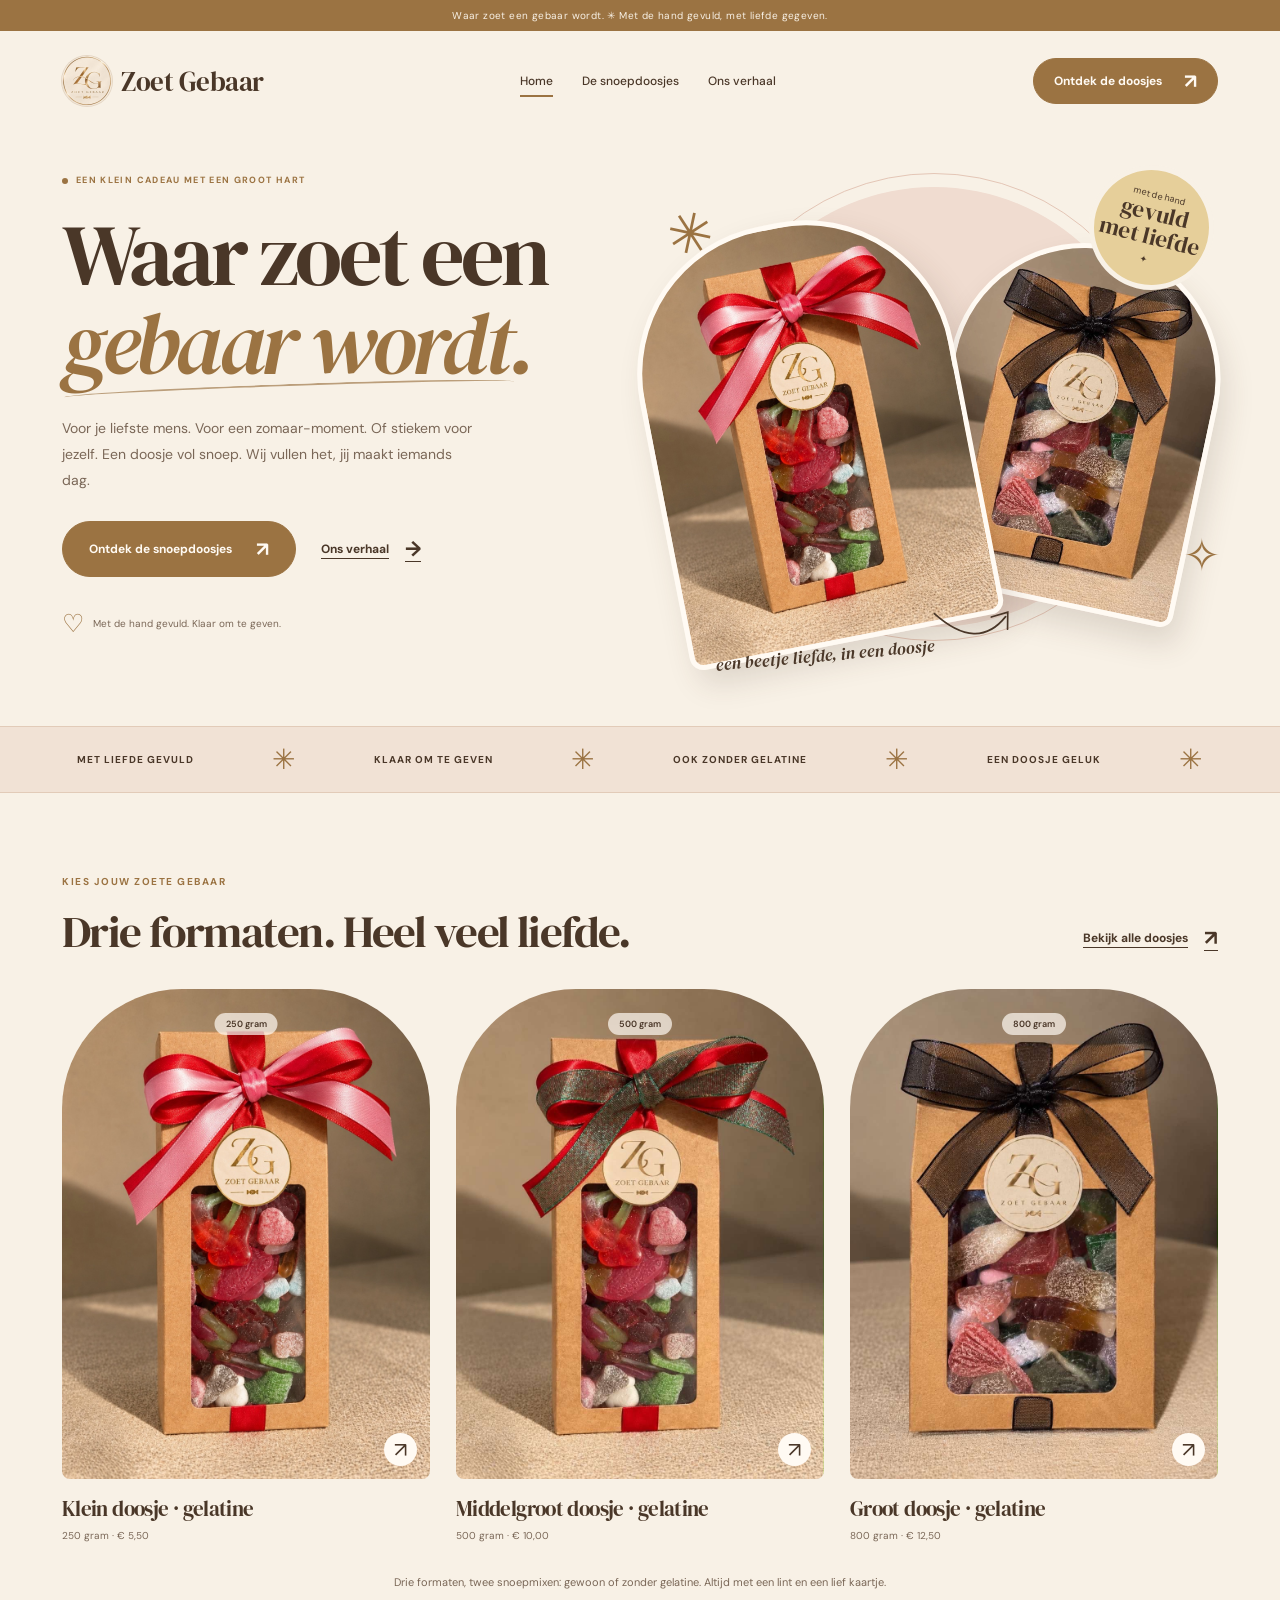
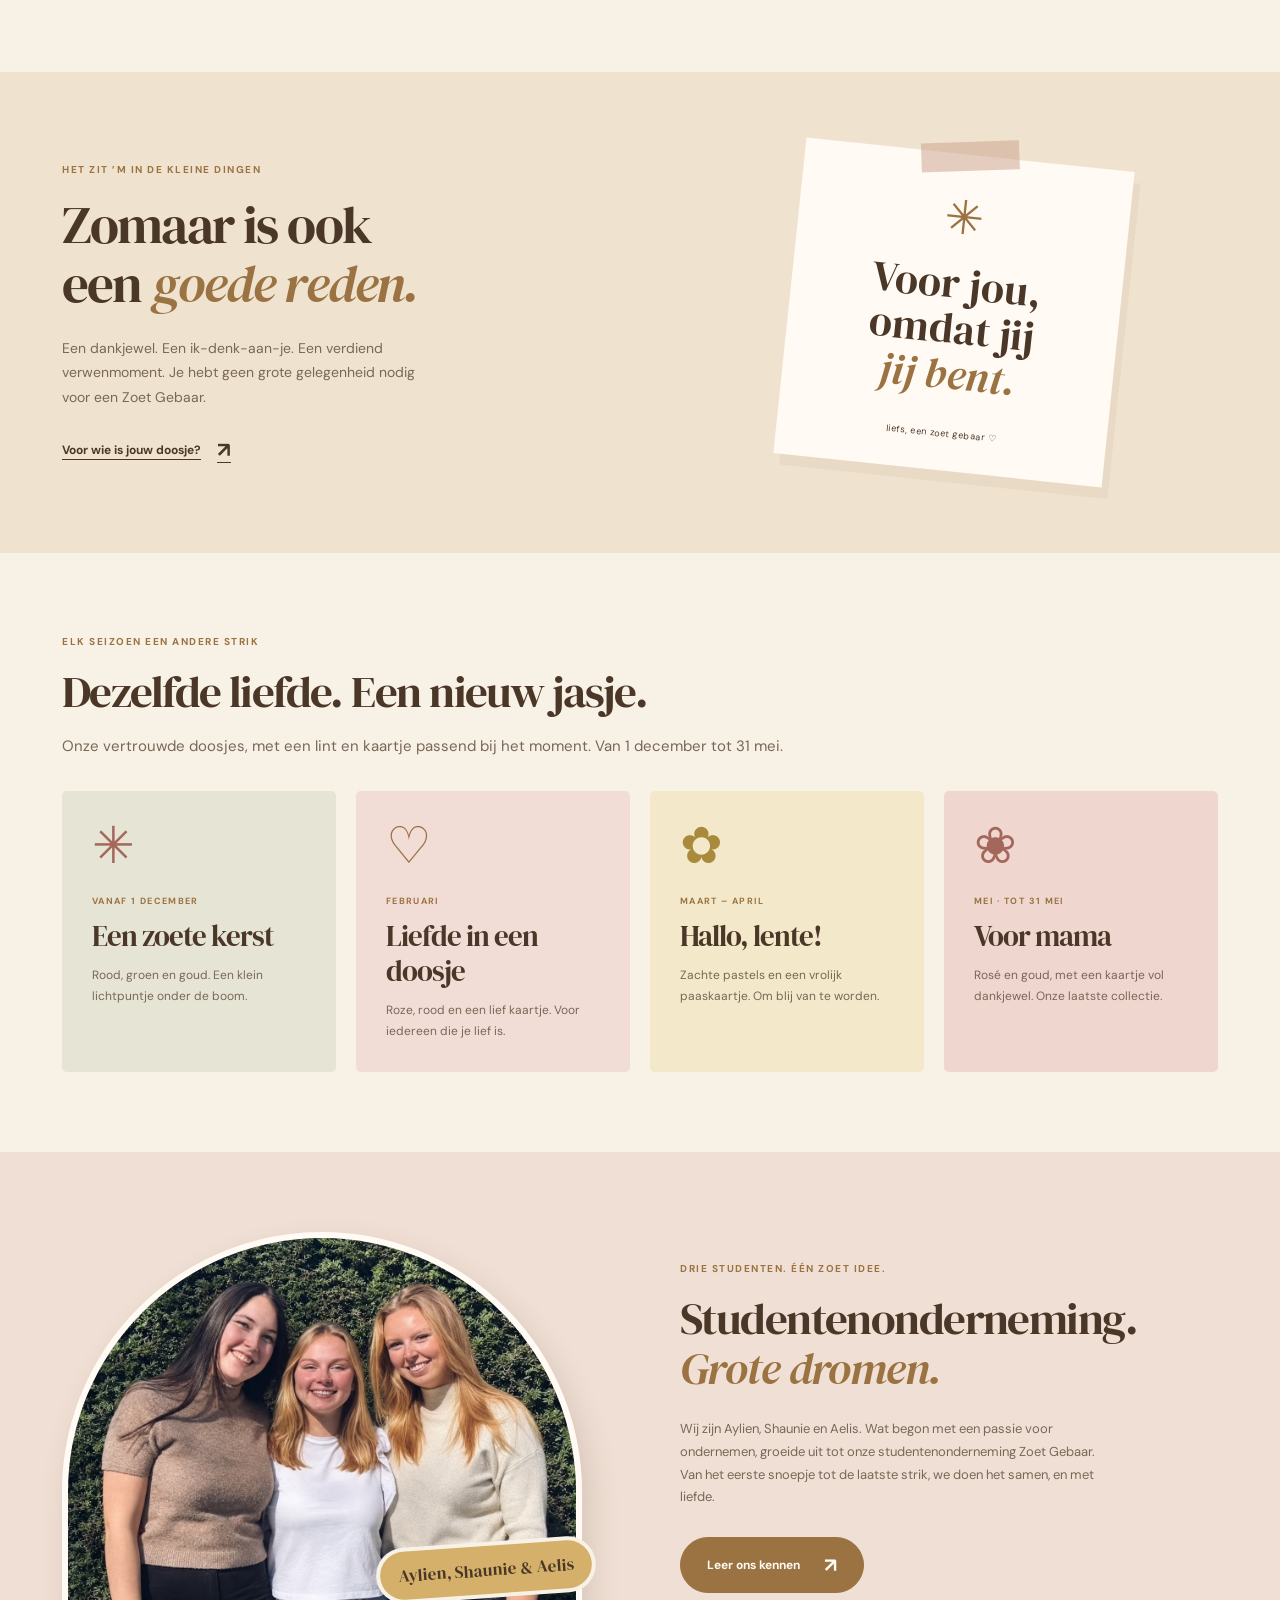
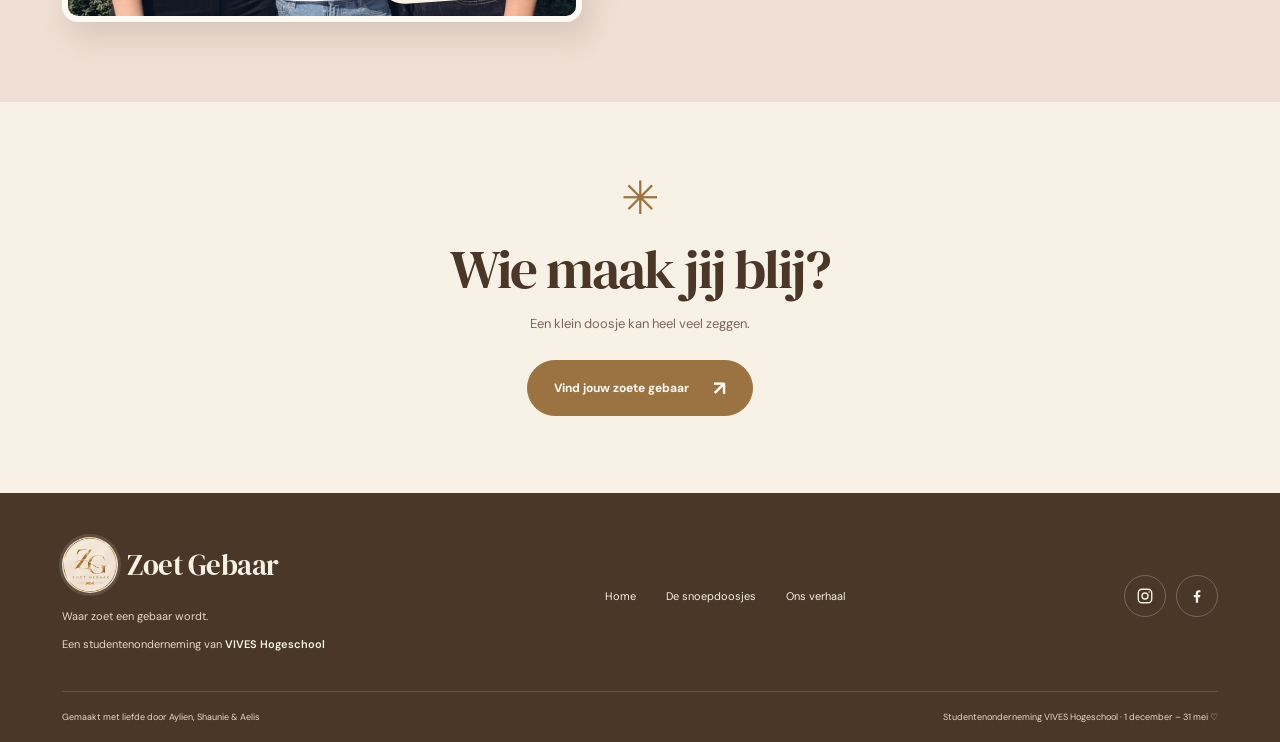
==== commit 0863cb29: "Update product names and descriptions to include gelatine and gelatinevrij labels; modify order summ" ====
--- a/index.html
+++ b/index.html
@@ -19,9 +19,9 @@
 <section class="hero wrap"><div class="hero-copy"><p class="eyebrow"><span></span> EEN KLEIN CADEAU MET EEN GROOT HART</p><h1>Waar zoet een<br><em>gebaar wordt.</em></h1><p class="lede">Voor je liefste mens. Voor een zomaar-moment.<br class="desktop-break"> Of stiekem voor jezelf. Een doosje vol snoep. Wij vullen het, jij maakt iemands dag.</p><div class="hero-ctas"><a class="cta" href="webshop.html?v=20261109-1">Ontdek de snoepdoosjes <span aria-hidden="true">↗</span></a><a class="text-link" href="over-ons.html?v=20261109-1">Ons verhaal <span aria-hidden="true">→</span></a></div><div class="hero-note"><span class="little-heart" aria-hidden="true">♡</span> Met de hand gevuld. Klaar om te geven.</div></div><div class="hero-art" aria-label="Foto's van onze snoepdoosjes"><div class="art-orbit"></div><span class="art-spark spark-one" aria-hidden="true">✳</span><span class="art-spark spark-two" aria-hidden="true">✧</span><div class="round-sticker">met de hand<br><strong>gevuld<br>met liefde</strong><span>✦</span></div><img class="hero-box box-back" src="assets/doosje-zwart.jpg" alt="Snoepdoosje met een zwart lint en het Zoet Gebaar-label" width="300" height="400"><img class="hero-box box-front" src="assets/doosje-roze.jpg" alt="Snoepdoosje met een rood en roze lint en het Zoet Gebaar-label" width="300" height="400"><span class="handwritten">een beetje liefde, in een doosje <svg viewBox="0 0 95 45" fill="none" aria-hidden="true"><path d="M3 5Q50 55 87 16M70 15l20-4-2 20" stroke="currentColor" stroke-width="2" stroke-linecap="round"/></svg></span></div></section>
 <div class="joy-strip" aria-label="Handgevuld, feestelijk gestrikt en ook zonder gelatine"><div>MET LIEFDE GEVULD <span>✳</span> KLAAR OM TE GEVEN <span>✳</span> OOK ZONDER GELATINE <span>✳</span> EEN DOOSJE GELUK <span>✳</span></div></div>
 <section class="collection wrap" id="assortiment"><div class="section-head split-heading"><div><p class="eyebrow">KIES JOUW ZOETE GEBAAR</p><h2>Drie formaten. Heel veel liefde.</h2></div><a class="text-link" href="webshop.html?v=20261109-1">Bekijk alle doosjes <span aria-hidden="true">↗</span></a></div><div class="product-grid">
-<a class="product-preview" href="webshop.html?v=20261109-1#assortiment" data-product="klein-gewoon"><div class="product-image tone-0"><span class="product-label">250 gram</span><img src="assets/doosje-roze.jpg" alt="Klein snoepdoosje met rood en roze lint" width="300" height="400" loading="lazy"><span class="product-arrow" aria-hidden="true">↗</span></div><div class="product-caption"><h3>Klein doosje</h3><p>250 gram · € 5,50</p></div></a>
-<a class="product-preview" href="webshop.html?v=20261109-1#assortiment" data-product="middel-gewoon"><div class="product-image tone-1"><span class="product-label">500 gram</span><img src="assets/doosje-kerst.jpg" alt="Middelgroot snoepdoosje met rood en groen lint" width="300" height="400" loading="lazy"><span class="product-arrow" aria-hidden="true">↗</span></div><div class="product-caption"><h3>Middelgroot doosje</h3><p>500 gram · € 10,00</p></div></a>
-<a class="product-preview" href="webshop.html?v=20261109-1#assortiment" data-product="groot-gewoon"><div class="product-image tone-2"><span class="product-label">800 gram</span><img src="assets/doosje-zwart.jpg" alt="Groot snoepdoosje met zwart lint" width="300" height="400" loading="lazy"><span class="product-arrow" aria-hidden="true">↗</span></div><div class="product-caption"><h3>Groot doosje</h3><p>800 gram · € 12,50</p></div></a>
+<a class="product-preview" href="webshop.html?v=20261109-1#assortiment" data-product="klein-gewoon"><div class="product-image tone-0"><span class="product-label">250 gram</span><img src="assets/doosje-roze.jpg" alt="Klein snoepdoosje met rood en roze lint" width="300" height="400" loading="lazy"><span class="product-arrow" aria-hidden="true">↗</span></div><div class="product-caption"><h3>Klein doosje · gelatine</h3><p>250 gram · € 5,50</p></div></a>
+<a class="product-preview" href="webshop.html?v=20261109-1#assortiment" data-product="middel-gewoon"><div class="product-image tone-1"><span class="product-label">500 gram</span><img src="assets/doosje-kerst.jpg" alt="Middelgroot snoepdoosje met rood en groen lint" width="300" height="400" loading="lazy"><span class="product-arrow" aria-hidden="true">↗</span></div><div class="product-caption"><h3>Middelgroot doosje · gelatine</h3><p>500 gram · € 10,00</p></div></a>
+<a class="product-preview" href="webshop.html?v=20261109-1#assortiment" data-product="groot-gewoon"><div class="product-image tone-2"><span class="product-label">800 gram</span><img src="assets/doosje-zwart.jpg" alt="Groot snoepdoosje met zwart lint" width="300" height="400" loading="lazy"><span class="product-arrow" aria-hidden="true">↗</span></div><div class="product-caption"><h3>Groot doosje · gelatine</h3><p>800 gram · € 12,50</p></div></a>
 </div><p class="collection-note">Drie formaten, twee snoepmixen: gewoon of zonder gelatine. Altijd met een lint en een lief kaartje.</p></section>
 <section class="giving-section"><div class="wrap giving-grid"><div><p class="eyebrow">HET ZIT ’M IN DE KLEINE DINGEN</p><h2>Zomaar is ook<br>een <em>goede reden.</em></h2><p>Een dankjewel. Een ik-denk-aan-je. Een verdiend verwenmoment. Je hebt geen grote gelegenheid nodig voor een Zoet Gebaar.</p><a class="text-link" href="webshop.html?v=20261109-1">Voor wie is jouw doosje? <span aria-hidden="true">↗</span></a></div><div class="gift-note"><span class="tape" aria-hidden="true"></span><span class="note-flower" aria-hidden="true">✳</span><p>Voor jou,<br>omdat jij<br><em>jij bent.</em></p><span>liefs, een zoet gebaar ♡</span></div></div></section>
 <section class="wrap seasons" id="seizoenen"><div class="section-head"><p class="eyebrow">ELK SEIZOEN EEN ANDERE STRIK</p><h2>Dezelfde liefde. Een nieuw jasje.</h2><p>Onze vertrouwde doosjes, met een lint en kaartje passend bij het moment. Van 1 december tot 31 mei.</p></div><div class="season-strip"><article class="season-card christmas"><div class="season-symbol" aria-hidden="true">✳</div><p class="eyebrow">VANAF 1 DECEMBER</p><h3>Een zoete kerst</h3><p>Rood, groen en goud. Een klein lichtpuntje onder de boom.</p></article><article class="season-card valentine"><div class="season-symbol" aria-hidden="true">♡</div><p class="eyebrow">FEBRUARI</p><h3>Liefde in een doosje</h3><p>Roze, rood en een lief kaartje. Voor iedereen die je lief is.</p></article><article class="season-card easter"><div class="season-symbol" aria-hidden="true">✿</div><p class="eyebrow">MAART – APRIL</p><h3>Hallo, lente!</h3><p>Zachte pastels en een vrolijk paaskaartje. Om blij van te worden.</p></article><article class="season-card mothersday"><div class="season-symbol" aria-hidden="true">❀</div><p class="eyebrow">MEI · TOT 31 MEI</p><h3>Voor mama</h3><p>Rosé en goud, met een kaartje vol dankjewel. Onze laatste collectie.</p></article></div></section>
--- a/styles.css
+++ b/styles.css
@@ -8,7 +8,7 @@
 .hero{display:grid;grid-template-columns:1fr 1fr;align-items:center;min-height:595px;padding-block:28px 62px;gap:18px}.hero-copy{padding-bottom:10px}.hero .eyebrow{display:flex;align-items:center;gap:8px;font-size:9px;margin-bottom:23px}.eyebrow>span:empty{width:6px;height:6px;background:var(--berry);border-radius:50%}.hero h1{font-size:clamp(50px,6.7vw,88px);line-height:1.02;letter-spacing:-.048em;overflow-wrap:anywhere}.hero h1 em{display:inline-block;position:relative}.hero h1 em::after{content:'';position:absolute;bottom:-8px;left:2px;width:96%;height:9px;border-top:2px solid var(--berry);border-radius:50%;transform:rotate(-2deg);opacity:.65}.lede{font-size:14px;max-width:410px;margin-top:29px;line-height:1.85}.hero-ctas{display:flex;align-items:center;gap:25px;margin-top:27px;flex-wrap:wrap}.hero-note{display:flex;align-items:center;gap:9px;font-size:10px;color:var(--ink-soft);margin-top:30px}.little-heart{font-size:25px;color:var(--berry)}.hero-art{height:493px;position:relative;isolation:isolate}.art-orbit{position:absolute;width:440px;height:440px;max-width:95%;border-radius:50%;background:#f0dcd0;left:50%;top:22px;transform:translateX(-50%)}.art-orbit::after{content:'';position:absolute;inset:-14px;border:1px solid #e4c6b6;border-radius:50%}.hero-box{position:absolute;aspect-ratio:3/4;object-fit:cover;border-radius:150px 150px 14px 14px;border:5px solid var(--paper);box-shadow:8px 16px 30px #4a372826}.box-back{height:363px;width:auto;right:7px;top:77px;transform:rotate(12deg)}.box-front{height:425px;width:auto;left:0;top:56px;transform:rotate(-11deg)}.art-spark{position:absolute;z-index:2;color:var(--berry)}.spark-one{font-size:56px;left:18px;top:32px;transform:rotate(12deg)}.spark-two{font-size:45px;right:-3px;bottom:73px}.round-sticker{position:absolute;z-index:3;right:9px;top:5px;background:#e6cf9a;color:var(--ink);width:115px;height:115px;border-radius:50%;display:flex;flex-direction:column;align-items:center;justify-content:center;font-size:9px;line-height:1.4;transform:rotate(14deg);box-shadow:0 0 0 5px var(--page-bg)}.round-sticker strong{font-family:'DM Serif Display',Georgia,serif;font-size:23px;font-weight:400;line-height:1.04;text-align:center}.round-sticker>span{margin-top:5px}.handwritten{position:absolute;bottom:-9px;left:66px;font-family:'DM Serif Display',Georgia,serif;font-style:italic;font-size:17px;transform:rotate(-5deg)}.handwritten svg{width:80px;height:40px;position:absolute;left:100%;bottom:9px}.joy-strip{background:#f1e2d5;border-block:1px solid #e2cbb8;overflow:hidden}.joy-strip>div{max-width:1240px;margin:auto;min-height:62px;display:flex;align-items:center;justify-content:space-around;gap:24px;padding:14px 30px;font-size:10px;font-weight:700;letter-spacing:.1em;white-space:nowrap}.joy-strip span{font-size:28px;color:var(--berry);font-weight:400}
 .product-grid,.tag-grid{display:grid;grid-template-columns:repeat(3,minmax(0,1fr));gap:26px}.product-preview{text-decoration:none;min-width:0}.product-image{aspect-ratio:3/4;position:relative;overflow:hidden;border-radius:120px 120px 8px 8px;display:flex;align-items:center;justify-content:center;background:#f1e0d6}.tone-1{background:#ece2d0}.tone-2{background:#f3e6c8}.tone-3{background:#efe1dc}.product-image img{width:100%;height:100%;object-fit:cover;transition:transform .5s}.product-preview:hover img{transform:scale(1.04)}.product-label{position:absolute;top:24px;left:50%;transform:translateX(-50%);font-size:9px;white-space:nowrap;z-index:1;font-weight:600;background:#fffaf3b3;padding:5px 11px;border-radius:20px}.product-arrow{position:absolute;right:13px;bottom:13px;background:var(--paper);height:33px;width:33px;display:grid;place-items:center;border-radius:50%;font-size:21px;transition:background .2s,color .2s}.product-preview:hover .product-arrow{background:var(--berry);color:white}.product-caption{padding:17px 0 0}.product-caption h3{font-size:21px;letter-spacing:-.03em}.product-caption p{font-size:10px;margin-top:5px}.collection-note{text-align:center;font-size:11px;margin-top:29px}.giving-section{background:#efe3cf;position:relative}.giving-grid{display:grid;grid-template-columns:1fr 1fr;align-items:center;gap:100px;padding-block:2px}.giving-grid h2{font-size:53px}.giving-grid p:not(.eyebrow){font-size:14px;max-width:380px;margin:22px 0}.giving-grid .text-link{margin-top:5px}.gift-note{background:#fffaf3;max-width:330px;width:100%;margin:auto;text-align:center;padding:33px 25px 29px;transform:rotate(6deg);position:relative;box-shadow:7px 11px 0 #9c725514}.gift-note .tape{position:absolute;width:98px;height:29px;top:-13px;left:calc(50% - 49px);transform:rotate(-8deg);background:#c9a08a80}.gift-note .note-flower{font-size:47px;color:var(--berry)}.gift-note p:not(.eyebrow){font-family:'DM Serif Display',Georgia,serif;font-size:42px;line-height:1.08;color:var(--ink);margin:12px auto 25px}.gift-note>span:last-child{font-size:9px;letter-spacing:.06em}.season-strip{display:grid;grid-template-columns:repeat(4,1fr);gap:20px}.season-card{position:relative;padding:30px;overflow:hidden;background:#e6e4d4;border-radius:5px;min-height:239px}.season-card:nth-child(2){background:#f2dcd6}.season-card:nth-child(3){background:#f3e8c9}.season-card:nth-child(4){background:#efd6cf}.mothersday .season-symbol{color:var(--sage)}.season-card h3{font-size:29px;margin-bottom:11px}.season-card p:not(.eyebrow){font-size:12px;max-width:235px}.season-symbol{font-family:Georgia,serif;font-size:51px;color:var(--sage);line-height:1;margin-bottom:22px}.valentine .season-symbol{color:var(--berry)}.easter .season-symbol{color:#a98a3c}.season-card .eyebrow{font-size:9px;margin-bottom:9px}.ribbon-tab{font-size:10px;font-weight:700;letter-spacing:.05em;margin-bottom:32px}.season-body h3{margin-bottom:12px}.story-section{background:#f0dfd4}.story-grid{display:grid;grid-template-columns:1fr 1fr;gap:80px;align-items:center}.story-grid p:not(.eyebrow){font-size:13px;max-width:430px;margin:24px 0}.story-grid .cta{margin-top:4px}.team-photo{margin:0;position:relative;max-width:520px}.team-photo img{width:100%;aspect-ratio:4/3;object-fit:cover;object-position:center 30%;border-radius:260px 260px 16px 16px;border:6px solid var(--paper);box-shadow:8px 14px 30px #4a372826}.team-photo figcaption{position:absolute;right:-10px;bottom:28px;background:var(--gold);color:var(--ink);font-family:'DM Serif Display',Georgia,serif;font-size:17px;padding:12px 18px;border-radius:40px;transform:rotate(-4deg);box-shadow:0 0 0 4px var(--page-bg)}.final-cta{text-align:center;padding-block:66px 77px}.final-cta>span{display:inline-block;font-size:46px;color:var(--berry);margin-bottom:10px}.final-cta h2{font-size:55px}.final-cta p{font-size:13px;margin:14px 0 24px}.footer{background:var(--ink);color:var(--on-ink);padding:44px 0 19px}.footer .brand-logo{width:56px;height:56px;box-shadow:0 0 0 3px #f8f1e622}.footer .brand-name{font-size:29px}.footer-top{display:flex;justify-content:space-between;align-items:center;gap:28px;padding-bottom:37px;flex-wrap:wrap}.footer-top p{color:var(--on-ink-soft);font-size:11px;margin-top:9px}.footer-school{color:var(--on-ink-soft);font-size:11px;margin-top:4px}.footer-school strong{color:var(--on-ink);font-weight:600}.footer-social{display:flex;gap:10px;align-items:center}.footer-social a{display:inline-grid;place-items:center;width:42px;height:42px;border:1px solid #f8f1e640;border-radius:50%;color:var(--on-ink);transition:background .2s,color .2s}.footer-social a:hover{background:var(--on-ink);color:var(--ink)}.footer-social svg{width:18px;height:18px}.footer nav{display:flex;gap:30px}.footer nav a{font-size:11px;text-decoration:none}.footer nav a:hover{text-decoration:underline;text-underline-offset:5px}.footer-bottom{display:flex;justify-content:space-between;gap:18px;font-size:9px;color:var(--on-ink-soft);position:relative;padding-top:20px}.footer-bottom::before{content:'';height:1px;background:#f8f1e628;position:absolute;top:0;left:42px;right:42px}
 /* Collection and story pages share the same visual language. */
-.page-hero{padding-block:53px 49px}.page-hero h1{font-size:clamp(43px,5.6vw,72px);line-height:1.05}.page-hero p:not(.kicker){max-width:540px;font-size:14px;margin-top:22px}.shop-toolbar{display:flex;justify-content:space-between;align-items:center;gap:20px;margin-bottom:28px;flex-wrap:wrap}.filter-row{display:flex;gap:8px;flex-wrap:wrap}.filter-chip{border:1px solid var(--line);color:var(--ink);background:transparent;border-radius:30px;padding:11px 18px;font-size:11px;font-weight:600}.filter-chip[aria-pressed=true]{background:var(--berry);color:white;border-color:var(--berry)}.filter-chip:hover{border-color:var(--berry)}.product-count{font-size:11px;color:var(--ink-soft)}.tag-card{display:flex;flex-direction:column;gap:12px;min-width:0}.tag-card .product-image{margin-bottom:7px;flex-shrink:0}.tag-card h3{font-size:27px}.tag-card .desc{font-size:12px}.p-tags,.skill-tags{display:flex;gap:6px;flex-wrap:wrap}.tag{border:1px solid var(--line);font-size:9px;padding:4px 9px;border-radius:20px;display:inline-block}.mix-vrij{color:var(--sage);border-color:#a3675c55}.mix-gewoon{color:var(--berry);border-color:#9b734255}.price-line{margin-top:auto;padding-top:7px;display:flex;flex-direction:column;gap:14px}.price-row{display:flex;align-items:baseline;justify-content:space-between;gap:14px}.add-btn{border:1px solid var(--ink);border-radius:25px;background:transparent;color:var(--ink);padding:11px 16px;font-size:11px;width:100%;font-weight:600;transition:background .2s,color .2s}.add-btn:hover,.add-btn[data-added=true]{background:var(--ink);color:var(--paper)}.note-box{padding:21px 25px;background:#f1e6d2;border-radius:5px;font-size:12px;line-height:1.7;color:var(--ink-soft)}.contact-row{display:flex;gap:12px;flex-wrap:wrap;margin-top:18px}.contact-row .btn-ghost{gap:10px}.contact-row svg{width:16px;height:16px}.weight-line{font-size:11px;color:var(--ink-soft)}.price{font-family:'DM Serif Display',Georgia,serif;font-size:22px;color:var(--ink)}.step-row{display:grid;grid-template-columns:repeat(4,1fr);gap:25px}.step{border-top:1px solid var(--line);padding-top:24px}.ticket{font-size:10px;font-weight:700;display:inline-block;margin-bottom:17px;color:var(--berry)}.step h3{font-size:22px;margin-bottom:10px}.step p{font-size:12px}.founder-grid{display:grid;grid-template-columns:repeat(3,1fr);gap:24px}.founder{background:#f2e4d3;padding:30px;border-radius:8px}.founder:nth-child(2){background:#e9e1cf}.founder:nth-child(3){background:#f1ddd5}.founder-name{display:flex;gap:17px;align-items:center;margin-bottom:20px}.founder-role{font-size:10px;margin-top:5px;color:var(--berry)}.founder p{font-size:13px;margin-bottom:22px}.sticker{width:72px;height:72px;display:grid;place-items:center;border-radius:50%;background:var(--paper);font-family:'DM Serif Display',Georgia,serif;font-size:22px;flex-shrink:0;overflow:hidden;box-shadow:0 0 0 3px var(--paper)}.sticker img{width:100%;height:100%;object-fit:cover;object-position:center}.sticker.berry{color:var(--berry)}.sticker.sage{color:var(--sage)}.sticker.gold{color:#9b7342}#verhaal>p{max-width:780px;font-size:16px}#verhaal{border-block:1px solid var(--line)}.spec-sheet{border:1px solid var(--line);border-radius:6px;overflow:hidden}.spec-row{display:grid;grid-template-columns:1fr 1fr}.spec-row+.spec-row{border-top:1px solid var(--line)}.spec-cell{padding:18px 24px;font-size:13px;line-height:1.5}.spec-cell+.spec-cell{border-left:1px solid var(--line)}.spec-head{background:var(--pink);font-weight:700}.timeline{display:grid;grid-template-columns:repeat(5,1fr);gap:25px}.timeline-item{border-top:2px solid var(--pink);padding-top:20px}.when{font-size:11px;color:var(--berry);margin-bottom:13px}.timeline h3{font-size:22px;margin-bottom:13px}.timeline p{font-size:12px}.cart-pill{position:fixed;bottom:22px;right:24px;z-index:30;border:0;background:var(--ink);color:var(--paper);display:none;align-items:center;gap:15px;border-radius:30px;padding:17px 24px;box-shadow:0 5px 20px #4a372826;font-size:12px;text-decoration:none}.cart-pill.show{display:flex}.cart-pill>span:first-child{font-size:23px;line-height:1}[hidden]{display:none!important}
+.page-hero{padding-block:53px 49px}.page-hero h1{font-size:clamp(43px,5.6vw,72px);line-height:1.05}.page-hero p:not(.kicker){max-width:540px;font-size:14px;margin-top:22px}.shop-toolbar{display:flex;justify-content:space-between;align-items:center;gap:20px;margin-bottom:28px;flex-wrap:wrap}.filter-row{display:flex;gap:8px;flex-wrap:wrap}.filter-chip{border:1px solid var(--line);color:var(--ink);background:transparent;border-radius:30px;padding:11px 18px;font-size:11px;font-weight:600}.filter-chip[aria-pressed=true]{background:var(--berry);color:white;border-color:var(--berry)}.filter-chip:hover{border-color:var(--berry)}.product-count{font-size:11px;color:var(--ink-soft)}.tag-card{display:flex;flex-direction:column;gap:12px;min-width:0}.tag-card .product-image{margin-bottom:7px;flex-shrink:0}.tag-card h3{font-size:27px}.tag-card .desc{font-size:12px}.p-tags,.skill-tags{display:flex;gap:6px;flex-wrap:wrap}.tag{border:1px solid var(--line);font-size:9px;padding:4px 9px;border-radius:20px;display:inline-block}.mix-vrij{color:var(--sage);border-color:#a3675c55}.mix-gewoon{color:var(--berry);border-color:#9b734255}.price-line{margin-top:auto;padding-top:7px;display:flex;flex-direction:column;gap:14px}.price-row{display:flex;align-items:baseline;justify-content:space-between;gap:14px}.add-btn{border:1px solid var(--ink);border-radius:25px;background:transparent;color:var(--ink);padding:11px 16px;font-size:11px;width:100%;font-weight:600;transition:background .2s,color .2s}.add-btn:hover,.add-btn[data-added=true]{background:var(--ink);color:var(--paper)}.note-box{padding:21px 25px;background:#f1e6d2;border-radius:5px;font-size:12px;line-height:1.7;color:var(--ink-soft)}.contact-row{display:flex;gap:12px;flex-wrap:wrap;margin-top:18px}.contact-row .btn-ghost{gap:10px}.contact-row svg{width:16px;height:16px}.weight-line{font-size:11px;color:var(--ink-soft)}.price{font-family:'DM Serif Display',Georgia,serif;font-size:22px;color:var(--ink)}.step-row{display:grid;grid-template-columns:repeat(4,1fr);gap:25px}.step{border-top:1px solid var(--line);padding-top:24px}.ticket{font-size:10px;font-weight:700;display:inline-block;margin-bottom:17px;color:var(--berry)}.step h3{font-size:22px;margin-bottom:10px}.step p{font-size:12px}.founder-grid{display:grid;grid-template-columns:repeat(3,1fr);gap:24px}.founder{background:#f2e4d3;padding:30px;border-radius:8px}.founder:nth-child(2){background:#e9e1cf}.founder:nth-child(3){background:#f1ddd5}.founder-photo{aspect-ratio:4/5;border-radius:180px 180px 12px 12px;overflow:hidden;margin-bottom:22px;border:5px solid var(--paper);box-shadow:6px 10px 24px #4a37281f}.founder-photo img{width:100%;height:100%;object-fit:cover;object-position:center top}.founder-name{display:flex;gap:17px;align-items:center;margin-bottom:16px}.founder-role{font-size:10px;margin-top:5px;color:var(--berry)}.founder p{font-size:13px;margin-bottom:22px}#verhaal>p{max-width:780px;font-size:16px}#verhaal{border-block:1px solid var(--line)}.spec-sheet{border:1px solid var(--line);border-radius:6px;overflow:hidden}.spec-row{display:grid;grid-template-columns:1fr 1fr}.spec-row+.spec-row{border-top:1px solid var(--line)}.spec-cell{padding:18px 24px;font-size:13px;line-height:1.5}.spec-cell+.spec-cell{border-left:1px solid var(--line)}.spec-head{background:var(--pink);font-weight:700}.timeline{display:grid;grid-template-columns:repeat(5,1fr);gap:25px}.timeline-item{border-top:2px solid var(--pink);padding-top:20px}.when{font-size:11px;color:var(--berry);margin-bottom:13px}.timeline h3{font-size:22px;margin-bottom:13px}.timeline p{font-size:12px}.cart-pill{position:fixed;bottom:22px;right:24px;z-index:30;border:0;background:var(--ink);color:var(--paper);display:none;align-items:center;gap:15px;border-radius:30px;padding:17px 24px;box-shadow:0 5px 20px #4a372826;font-size:12px;text-decoration:none}.cart-pill.show{display:flex}.cart-pill>span:first-child{font-size:23px;line-height:1}[hidden]{display:none!important}
 @media(min-width:1400px){.hero{min-height:640px}.hero-art{height:515px}.art-orbit{width:465px;height:465px}.box-front{height:447px}.box-back{height:389px}}
 @media(max-width:1050px){.wrap{padding-inline:28px}.hero h1{font-size:68px}.hero-art{height:440px}.art-orbit{height:350px;width:350px;top:45px}.box-front{height:355px;top:75px;left:-13px}.box-back{height:320px;top:76px;right:-10px}.round-sticker{width:99px;height:99px;right:0;top:18px}.handwritten{font-size:14px;left:20px;bottom:0}.spark-one{left:0;font-size:40px}.product-grid,.tag-grid{gap:15px}.product-caption h3{font-size:19px}.product-caption p span{display:none}.giving-grid,.story-grid{gap:50px}.season-strip{grid-template-columns:repeat(2,1fr)}.timeline{grid-template-columns:repeat(3,1fr)}.season-card{padding:24px}.season-card h3{font-size:25px}.footer-bottom::before{left:28px;right:28px}}
 @media(max-width:760px){.wrap{padding-inline:23px}.announcement{font-size:9px;padding:8px 15px}.announcement span{margin:0 7px}.nav{padding-block:20px;gap:12px}.brand-name{font-size:25px}.brand-logo{width:42px;height:42px}.nav-cta{margin-left:auto;font-size:10px;padding:10px 15px;gap:10px}.menu-toggle{display:flex;flex-shrink:0}.links{display:none;position:absolute;left:20px;right:20px;top:77px;border:1px solid var(--line);border-radius:12px;background:var(--paper);padding:18px;box-shadow:0 15px 25px #4a372815;flex-direction:column;gap:8px}.links.open{display:flex}.links a{font-size:14px;padding:12px}.links a::after{display:none}.links a[aria-current]{color:var(--berry);background:#f0dcd355;border-radius:5px}.hero{grid-template-columns:1fr;gap:20px;padding-top:28px;padding-bottom:42px}.hero-copy{max-width:560px}.hero h1{font-size:62px}.hero .eyebrow{font-size:9px}.lede{font-size:14px}.hero-art{width:460px;max-width:100%;height:460px;margin:auto}.art-orbit{width:375px;height:375px;top:32px}.box-front{height:395px;left:4px;top:42px}.box-back{height:345px;right:2px;top:67px}.round-sticker{right:5px;top:3px;width:106px;height:106px}.spark-one{left:5px;top:28px}.spark-two{right:1px;bottom:80px}.handwritten{bottom:0;left:45px;font-size:16px}.hero-note{margin-top:20px}.joy-strip>div{justify-content:center;flex-wrap:wrap;white-space:normal;gap:8px 17px;min-height:70px;font-size:8px;padding:12px 17px}.joy-strip span{font-size:18px}.joy-strip span:last-child{display:none}section{padding-block:55px}.split-heading{align-items:start;flex-direction:column;gap:15px}.section-head{margin-bottom:25px}.product-grid,.tag-grid{grid-template-columns:repeat(2,minmax(0,1fr));gap:28px 16px}.product-caption h3{font-size:22px}.product-caption p{font-size:11px}.collection-note{font-size:10px}.giving-grid,.story-grid{grid-template-columns:1fr;gap:45px}.giving-grid h2{font-size:46px}.giving-grid p:not(.eyebrow){max-width:480px}.gift-note{max-width:300px;margin-block:10px}.season-strip{grid-template-columns:1fr}.season-card{min-height:190px;padding:28px 100px 28px 26px}.season-symbol{position:absolute;right:23px;top:50%;transform:translateY(-50%);font-size:65px}.season-card p:not(.eyebrow){max-width:100%}.season-card h3{font-size:29px}.story-grid{gap:25px}.team-photo{margin:auto}.story-grid>div:last-child{padding-top:10px}.footer-top{align-items:start;flex-direction:column}.footer nav{gap:25px}.footer-bottom{flex-direction:column;font-size:9px;gap:9px}.footer-bottom::before{left:23px;right:23px}.page-hero{padding-block:35px 40px}.page-hero h1{font-size:55px}.founder-grid{grid-template-columns:1fr}.step-row,.timeline{grid-template-columns:1fr 1fr;gap:30px}.spec-cell{padding:15px;font-size:12px}.tag-card .desc{font-size:13px}.final-cta h2{font-size:44px}.cart-pill{bottom:14px;right:14px}.footer{padding-bottom:80px}}
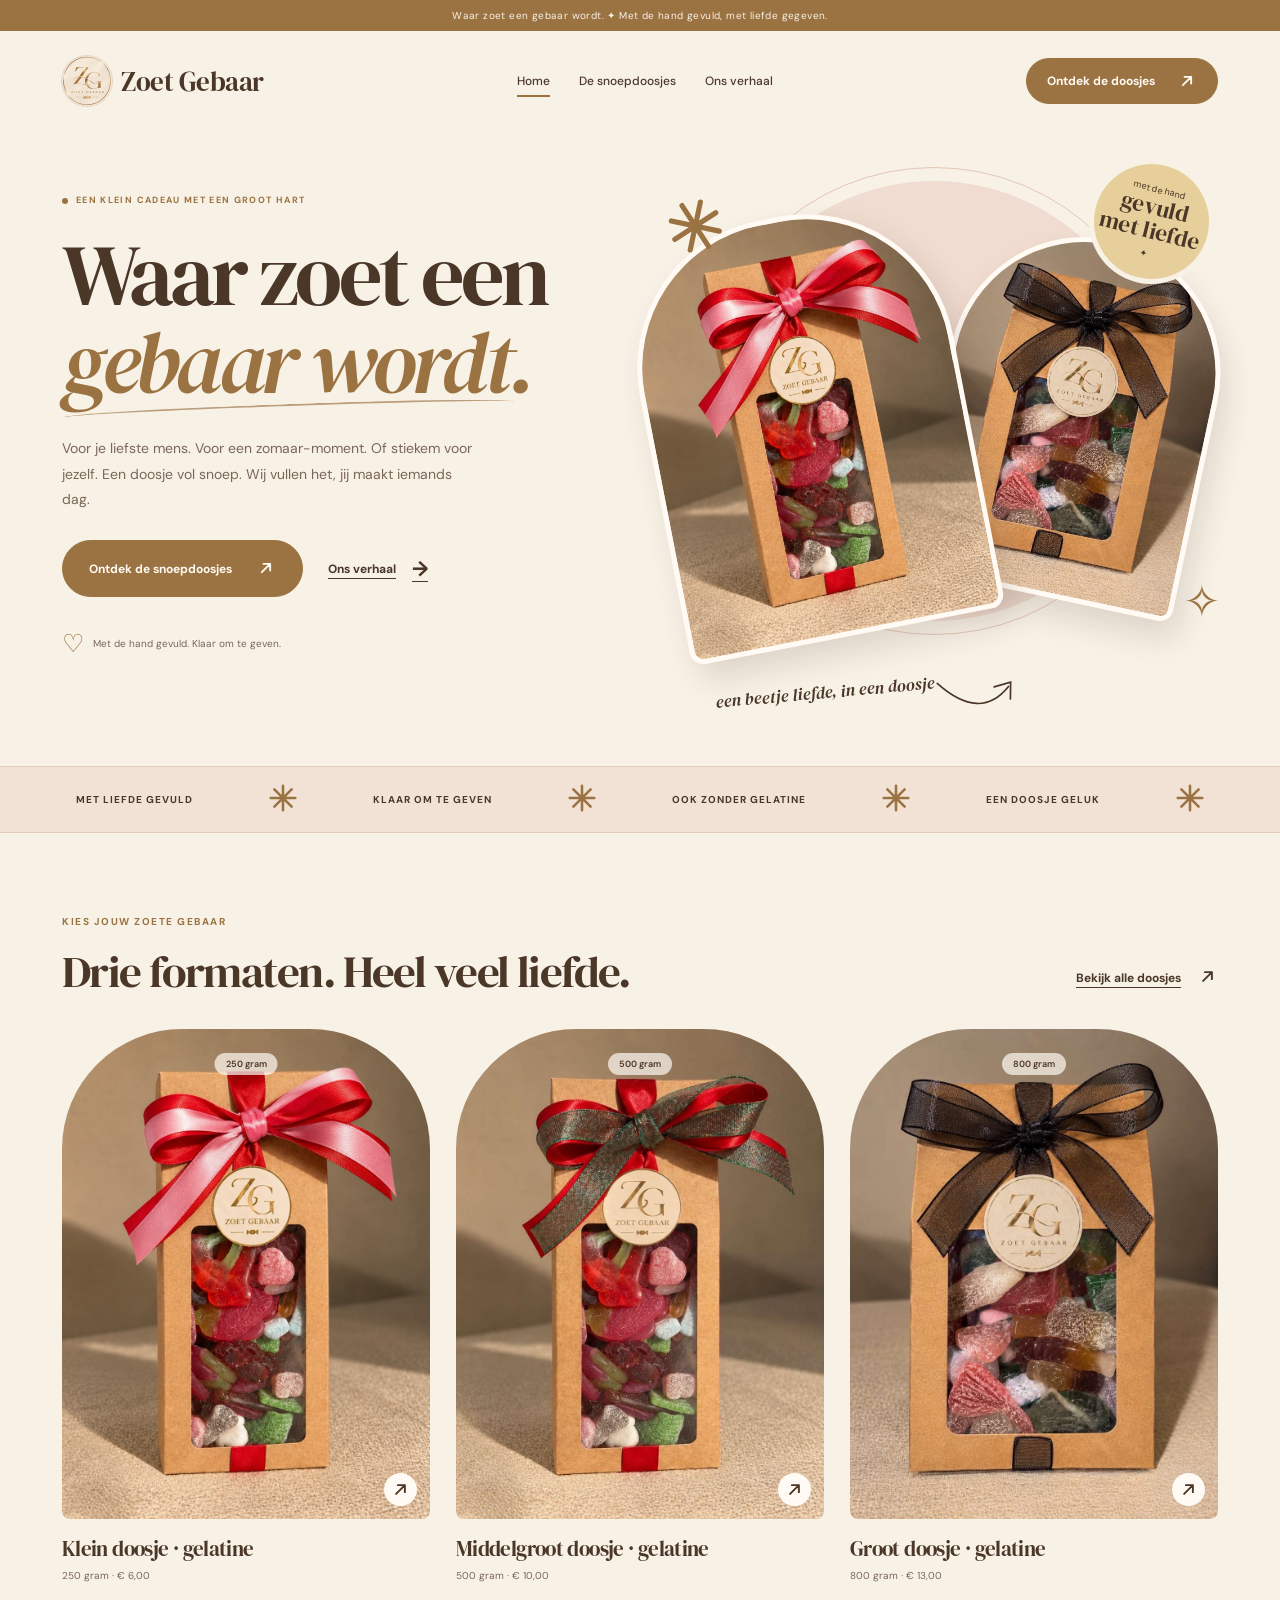
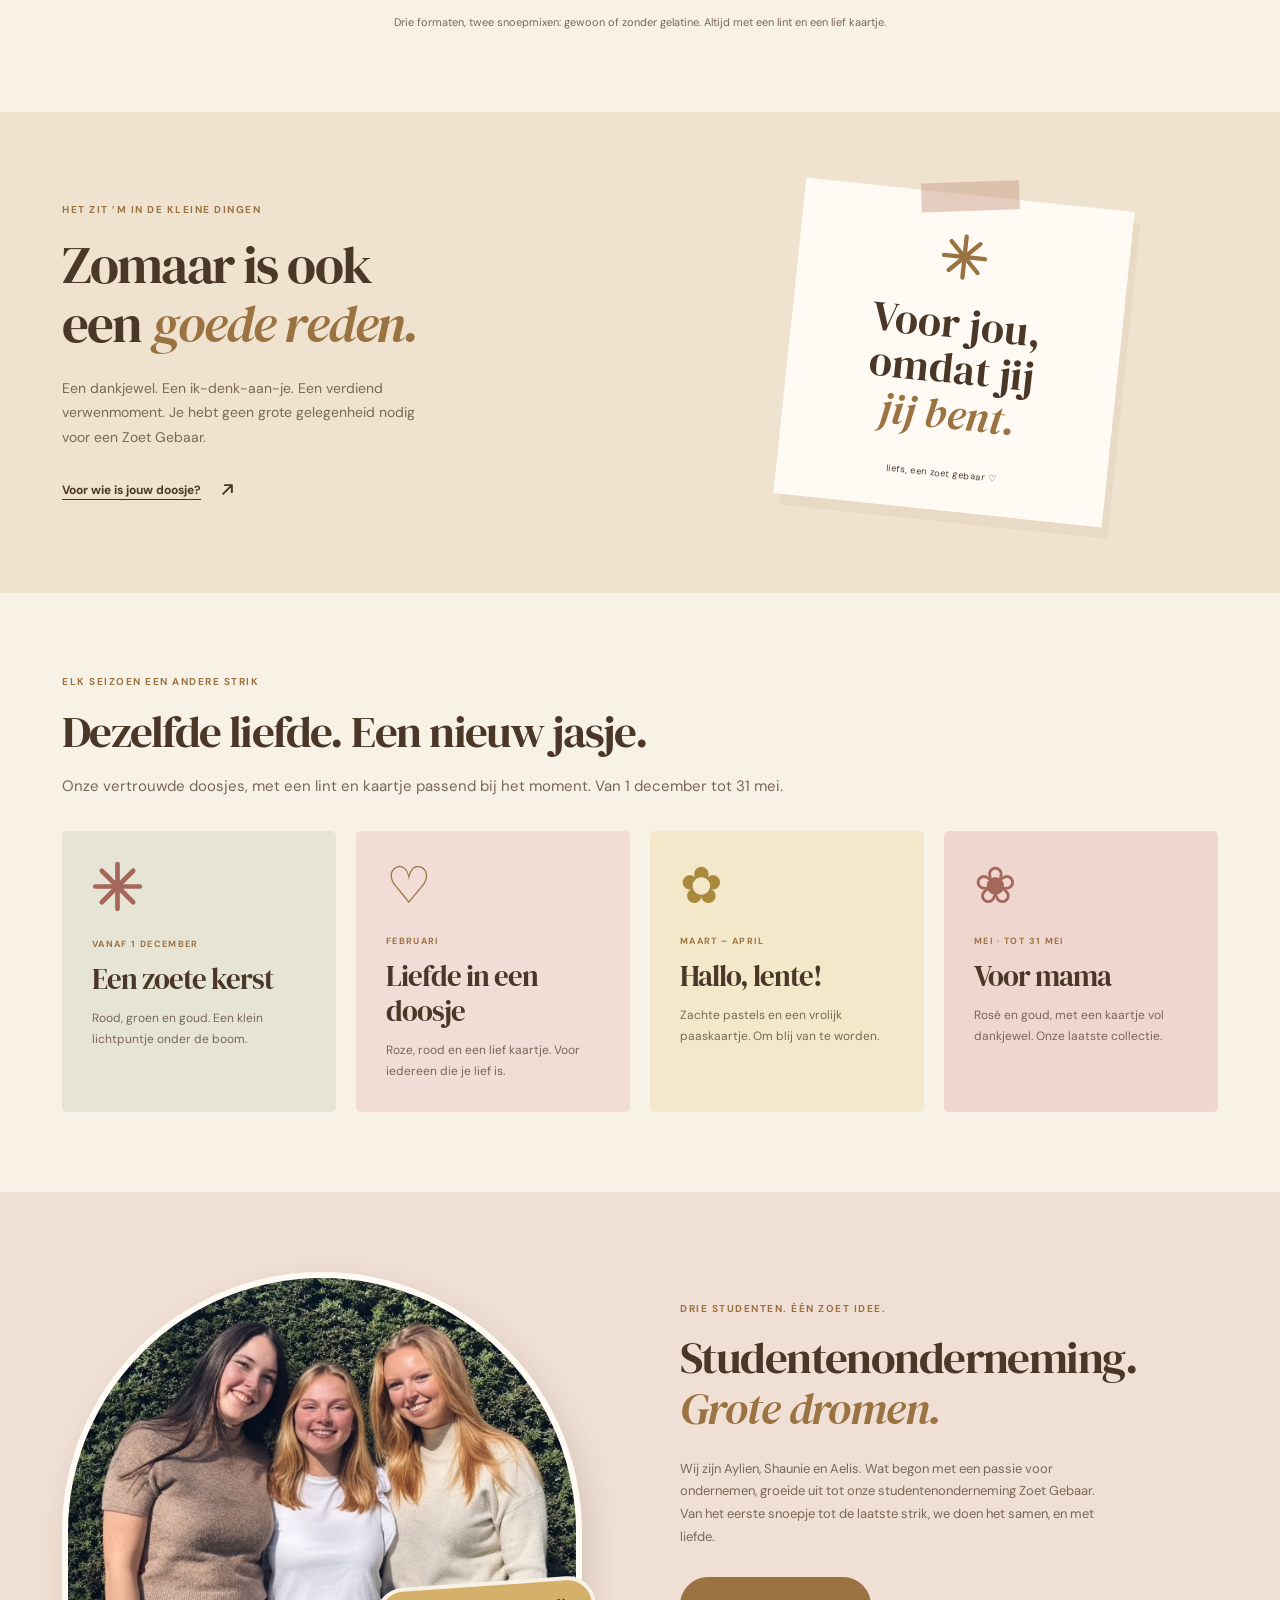
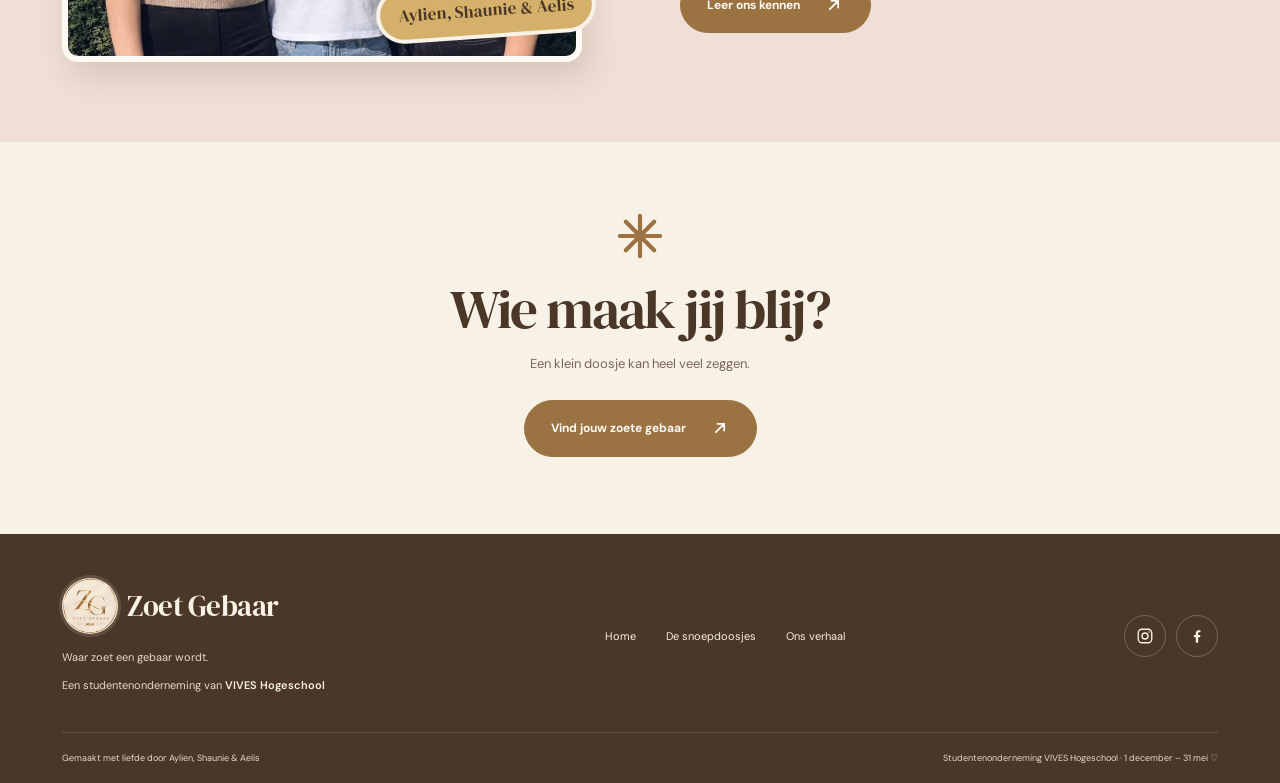
==== commit 307a9211: "Update styles, prices, and navigation links for webshop - Adjusted CSS styles for better responsiven" ====
--- a/index.html
+++ b/index.html
@@ -9,27 +9,27 @@
 <link rel="icon" href="favicon.png" type="image/png">
 <link rel="preconnect" href="https://fonts.googleapis.com">
 <link rel="preconnect" href="https://fonts.gstatic.com" crossorigin>
-<link rel="stylesheet" href="styles.css?v=20261109-1">
+<link rel="stylesheet" href="styles.css?v=20261109-2">
 </head>
 <body>
 <a class="skip-link" href="#main">Ga naar inhoud</a>
-<div class="announcement">Waar zoet een gebaar wordt. <span aria-hidden="true">✳</span> Met de hand gevuld, met liefde gegeven.</div>
-<header class="nav wrap"><a class="brand" href="index.html?v=20261109-1" aria-label="Zoet Gebaar — home"><img class="brand-logo" src="assets/logo.jpg" alt="" width="50" height="50"><span class="brand-name">Zoet Gebaar</span></a><nav class="links" id="main-nav" aria-label="Hoofdnavigatie"><a href="index.html?v=20261109-1" aria-current="page">Home</a><a href="webshop.html?v=20261109-1">De snoepdoosjes</a><a href="over-ons.html?v=20261109-1">Ons verhaal</a></nav><a class="cta nav-cta" href="webshop.html?v=20261109-1">Ontdek de doosjes <span aria-hidden="true">↗</span></a><button class="menu-toggle" aria-label="Menu openen" aria-controls="main-nav" aria-expanded="false"><span></span><span></span></button></header>
+<div class="announcement">Waar zoet een gebaar wordt. <span aria-hidden="true">✦</span> Met de hand gevuld, met liefde gegeven.</div>
+<header class="nav wrap"><a class="brand" href="index.html?v=20261109-2" aria-label="Zoet Gebaar — home"><img class="brand-logo" src="assets/logo.jpg" alt="" width="50" height="50"><span class="brand-name">Zoet Gebaar</span></a><nav class="links" id="main-nav" aria-label="Hoofdnavigatie"><a href="index.html?v=20261109-2" aria-current="page">Home</a><a href="webshop.html?v=20261109-2">De snoepdoosjes</a><a href="over-ons.html?v=20261109-2">Ons verhaal</a></nav><a class="cta nav-cta" href="webshop.html?v=20261109-2">Ontdek de doosjes <span aria-hidden="true"><svg class="arrow" viewBox="0 0 24 24" aria-hidden="true"><path d="M7 17 17 7M9 7h8v8" fill="none" stroke="currentColor" stroke-width="2.2" stroke-linecap="round" stroke-linejoin="round"/></svg></span></a><button class="menu-toggle" aria-label="Menu openen" aria-controls="main-nav" aria-expanded="false"><span></span><span></span></button></header>
 <main id="main">
-<section class="hero wrap"><div class="hero-copy"><p class="eyebrow"><span></span> EEN KLEIN CADEAU MET EEN GROOT HART</p><h1>Waar zoet een<br><em>gebaar wordt.</em></h1><p class="lede">Voor je liefste mens. Voor een zomaar-moment.<br class="desktop-break"> Of stiekem voor jezelf. Een doosje vol snoep. Wij vullen het, jij maakt iemands dag.</p><div class="hero-ctas"><a class="cta" href="webshop.html?v=20261109-1">Ontdek de snoepdoosjes <span aria-hidden="true">↗</span></a><a class="text-link" href="over-ons.html?v=20261109-1">Ons verhaal <span aria-hidden="true">→</span></a></div><div class="hero-note"><span class="little-heart" aria-hidden="true">♡</span> Met de hand gevuld. Klaar om te geven.</div></div><div class="hero-art" aria-label="Foto's van onze snoepdoosjes"><div class="art-orbit"></div><span class="art-spark spark-one" aria-hidden="true">✳</span><span class="art-spark spark-two" aria-hidden="true">✧</span><div class="round-sticker">met de hand<br><strong>gevuld<br>met liefde</strong><span>✦</span></div><img class="hero-box box-back" src="assets/doosje-zwart.jpg" alt="Snoepdoosje met een zwart lint en het Zoet Gebaar-label" width="300" height="400"><img class="hero-box box-front" src="assets/doosje-roze.jpg" alt="Snoepdoosje met een rood en roze lint en het Zoet Gebaar-label" width="300" height="400"><span class="handwritten">een beetje liefde, in een doosje <svg viewBox="0 0 95 45" fill="none" aria-hidden="true"><path d="M3 5Q50 55 87 16M70 15l20-4-2 20" stroke="currentColor" stroke-width="2" stroke-linecap="round"/></svg></span></div></section>
-<div class="joy-strip" aria-label="Handgevuld, feestelijk gestrikt en ook zonder gelatine"><div>MET LIEFDE GEVULD <span>✳</span> KLAAR OM TE GEVEN <span>✳</span> OOK ZONDER GELATINE <span>✳</span> EEN DOOSJE GELUK <span>✳</span></div></div>
-<section class="collection wrap" id="assortiment"><div class="section-head split-heading"><div><p class="eyebrow">KIES JOUW ZOETE GEBAAR</p><h2>Drie formaten. Heel veel liefde.</h2></div><a class="text-link" href="webshop.html?v=20261109-1">Bekijk alle doosjes <span aria-hidden="true">↗</span></a></div><div class="product-grid">
-<a class="product-preview" href="webshop.html?v=20261109-1#assortiment" data-product="klein-gewoon"><div class="product-image tone-0"><span class="product-label">250 gram</span><img src="assets/doosje-roze.jpg" alt="Klein snoepdoosje met rood en roze lint" width="300" height="400" loading="lazy"><span class="product-arrow" aria-hidden="true">↗</span></div><div class="product-caption"><h3>Klein doosje · gelatine</h3><p>250 gram · € 5,50</p></div></a>
-<a class="product-preview" href="webshop.html?v=20261109-1#assortiment" data-product="middel-gewoon"><div class="product-image tone-1"><span class="product-label">500 gram</span><img src="assets/doosje-kerst.jpg" alt="Middelgroot snoepdoosje met rood en groen lint" width="300" height="400" loading="lazy"><span class="product-arrow" aria-hidden="true">↗</span></div><div class="product-caption"><h3>Middelgroot doosje · gelatine</h3><p>500 gram · € 10,00</p></div></a>
-<a class="product-preview" href="webshop.html?v=20261109-1#assortiment" data-product="groot-gewoon"><div class="product-image tone-2"><span class="product-label">800 gram</span><img src="assets/doosje-zwart.jpg" alt="Groot snoepdoosje met zwart lint" width="300" height="400" loading="lazy"><span class="product-arrow" aria-hidden="true">↗</span></div><div class="product-caption"><h3>Groot doosje · gelatine</h3><p>800 gram · € 12,50</p></div></a>
+<section class="hero wrap"><div class="hero-copy"><p class="eyebrow"><span></span> EEN KLEIN CADEAU MET EEN GROOT HART</p><h1>Waar zoet een<br><em>gebaar wordt.</em></h1><p class="lede">Voor je liefste mens. Voor een zomaar-moment.<br class="desktop-break"> Of stiekem voor jezelf. Een doosje vol snoep. Wij vullen het, jij maakt iemands dag.</p><div class="hero-ctas"><a class="cta" href="webshop.html?v=20261109-2">Ontdek de snoepdoosjes <span aria-hidden="true"><svg class="arrow" viewBox="0 0 24 24" aria-hidden="true"><path d="M7 17 17 7M9 7h8v8" fill="none" stroke="currentColor" stroke-width="2.2" stroke-linecap="round" stroke-linejoin="round"/></svg></span></a><a class="text-link" href="over-ons.html?v=20261109-2">Ons verhaal <span aria-hidden="true">→</span></a></div><div class="hero-note"><span class="little-heart" aria-hidden="true">♡</span> Met de hand gevuld. Klaar om te geven.</div></div><div class="hero-art" aria-label="Foto's van onze snoepdoosjes"><div class="art-orbit"></div><span class="art-spark spark-one" aria-hidden="true"><svg class="sparkle" viewBox="0 0 24 24" aria-hidden="true"><path d="M12 1.5v21M1.5 12h21M4.6 4.6l14.8 14.8M19.4 4.6L4.6 19.4" stroke="currentColor" stroke-width="2.2" stroke-linecap="round"/></svg></span><span class="art-spark spark-two" aria-hidden="true">✧</span><div class="round-sticker">met de hand<br><strong>gevuld<br>met liefde</strong><span>✦</span></div><img class="hero-box box-back" src="assets/doosje-zwart.jpg" alt="Snoepdoosje met een zwart lint en het Zoet Gebaar-label" width="300" height="400"><img class="hero-box box-front" src="assets/doosje-roze.jpg" alt="Snoepdoosje met een rood en roze lint en het Zoet Gebaar-label" width="300" height="400"><span class="handwritten">een beetje liefde, in een doosje <svg viewBox="0 0 95 45" fill="none" aria-hidden="true"><path d="M3 5Q50 55 87 16M70 15l20-4-2 20" stroke="currentColor" stroke-width="2" stroke-linecap="round"/></svg></span></div></section>
+<div class="joy-strip" aria-label="Handgevuld, feestelijk gestrikt en ook zonder gelatine"><div>MET LIEFDE GEVULD <span><svg class="sparkle" viewBox="0 0 24 24" aria-hidden="true"><path d="M12 1.5v21M1.5 12h21M4.6 4.6l14.8 14.8M19.4 4.6L4.6 19.4" stroke="currentColor" stroke-width="2.2" stroke-linecap="round"/></svg></span> KLAAR OM TE GEVEN <span><svg class="sparkle" viewBox="0 0 24 24" aria-hidden="true"><path d="M12 1.5v21M1.5 12h21M4.6 4.6l14.8 14.8M19.4 4.6L4.6 19.4" stroke="currentColor" stroke-width="2.2" stroke-linecap="round"/></svg></span> OOK ZONDER GELATINE <span><svg class="sparkle" viewBox="0 0 24 24" aria-hidden="true"><path d="M12 1.5v21M1.5 12h21M4.6 4.6l14.8 14.8M19.4 4.6L4.6 19.4" stroke="currentColor" stroke-width="2.2" stroke-linecap="round"/></svg></span> EEN DOOSJE GELUK <span><svg class="sparkle" viewBox="0 0 24 24" aria-hidden="true"><path d="M12 1.5v21M1.5 12h21M4.6 4.6l14.8 14.8M19.4 4.6L4.6 19.4" stroke="currentColor" stroke-width="2.2" stroke-linecap="round"/></svg></span></div></div>
+<section class="collection wrap" id="assortiment"><div class="section-head split-heading"><div><p class="eyebrow">KIES JOUW ZOETE GEBAAR</p><h2>Drie formaten. Heel veel liefde.</h2></div><a class="text-link" href="webshop.html?v=20261109-2">Bekijk alle doosjes <span aria-hidden="true"><svg class="arrow" viewBox="0 0 24 24" aria-hidden="true"><path d="M7 17 17 7M9 7h8v8" fill="none" stroke="currentColor" stroke-width="2.2" stroke-linecap="round" stroke-linejoin="round"/></svg></span></a></div><div class="product-grid">
+<a class="product-preview" href="webshop.html?v=20261109-2#assortiment" data-product="klein-gewoon"><div class="product-image tone-0"><span class="product-label">250 gram</span><img src="assets/doosje-roze.jpg" alt="Klein snoepdoosje met rood en roze lint" width="300" height="400" loading="lazy"><span class="product-arrow" aria-hidden="true"><svg class="arrow" viewBox="0 0 24 24" aria-hidden="true"><path d="M7 17 17 7M9 7h8v8" fill="none" stroke="currentColor" stroke-width="2.2" stroke-linecap="round" stroke-linejoin="round"/></svg></span></div><div class="product-caption"><h3>Klein doosje · gelatine</h3><p>250 gram · € 6,00</p></div></a>
+<a class="product-preview" href="webshop.html?v=20261109-2#assortiment" data-product="middel-gewoon"><div class="product-image tone-1"><span class="product-label">500 gram</span><img src="assets/doosje-kerst.jpg" alt="Middelgroot snoepdoosje met rood en groen lint" width="300" height="400" loading="lazy"><span class="product-arrow" aria-hidden="true"><svg class="arrow" viewBox="0 0 24 24" aria-hidden="true"><path d="M7 17 17 7M9 7h8v8" fill="none" stroke="currentColor" stroke-width="2.2" stroke-linecap="round" stroke-linejoin="round"/></svg></span></div><div class="product-caption"><h3>Middelgroot doosje · gelatine</h3><p>500 gram · € 10,00</p></div></a>
+<a class="product-preview" href="webshop.html?v=20261109-2#assortiment" data-product="groot-gewoon"><div class="product-image tone-2"><span class="product-label">800 gram</span><img src="assets/doosje-zwart.jpg" alt="Groot snoepdoosje met zwart lint" width="300" height="400" loading="lazy"><span class="product-arrow" aria-hidden="true"><svg class="arrow" viewBox="0 0 24 24" aria-hidden="true"><path d="M7 17 17 7M9 7h8v8" fill="none" stroke="currentColor" stroke-width="2.2" stroke-linecap="round" stroke-linejoin="round"/></svg></span></div><div class="product-caption"><h3>Groot doosje · gelatine</h3><p>800 gram · € 13,00</p></div></a>
 </div><p class="collection-note">Drie formaten, twee snoepmixen: gewoon of zonder gelatine. Altijd met een lint en een lief kaartje.</p></section>
-<section class="giving-section"><div class="wrap giving-grid"><div><p class="eyebrow">HET ZIT ’M IN DE KLEINE DINGEN</p><h2>Zomaar is ook<br>een <em>goede reden.</em></h2><p>Een dankjewel. Een ik-denk-aan-je. Een verdiend verwenmoment. Je hebt geen grote gelegenheid nodig voor een Zoet Gebaar.</p><a class="text-link" href="webshop.html?v=20261109-1">Voor wie is jouw doosje? <span aria-hidden="true">↗</span></a></div><div class="gift-note"><span class="tape" aria-hidden="true"></span><span class="note-flower" aria-hidden="true">✳</span><p>Voor jou,<br>omdat jij<br><em>jij bent.</em></p><span>liefs, een zoet gebaar ♡</span></div></div></section>
-<section class="wrap seasons" id="seizoenen"><div class="section-head"><p class="eyebrow">ELK SEIZOEN EEN ANDERE STRIK</p><h2>Dezelfde liefde. Een nieuw jasje.</h2><p>Onze vertrouwde doosjes, met een lint en kaartje passend bij het moment. Van 1 december tot 31 mei.</p></div><div class="season-strip"><article class="season-card christmas"><div class="season-symbol" aria-hidden="true">✳</div><p class="eyebrow">VANAF 1 DECEMBER</p><h3>Een zoete kerst</h3><p>Rood, groen en goud. Een klein lichtpuntje onder de boom.</p></article><article class="season-card valentine"><div class="season-symbol" aria-hidden="true">♡</div><p class="eyebrow">FEBRUARI</p><h3>Liefde in een doosje</h3><p>Roze, rood en een lief kaartje. Voor iedereen die je lief is.</p></article><article class="season-card easter"><div class="season-symbol" aria-hidden="true">✿</div><p class="eyebrow">MAART – APRIL</p><h3>Hallo, lente!</h3><p>Zachte pastels en een vrolijk paaskaartje. Om blij van te worden.</p></article><article class="season-card mothersday"><div class="season-symbol" aria-hidden="true">❀</div><p class="eyebrow">MEI · TOT 31 MEI</p><h3>Voor mama</h3><p>Rosé en goud, met een kaartje vol dankjewel. Onze laatste collectie.</p></article></div></section>
-<section class="story-section"><div class="wrap story-grid"><figure class="team-photo"><img src="assets/team.jpg" alt="Aylien, Shaunie en Aelis, de drie studenten achter Zoet Gebaar" width="520" height="390" loading="lazy"><figcaption>Aylien, Shaunie &amp; Aelis</figcaption></figure><div><p class="eyebrow">DRIE STUDENTEN. ÉÉN ZOET IDEE.</p><h2>Studentenonderneming.<br><em>Grote dromen.</em></h2><p>Wij zijn Aylien, Shaunie en Aelis. Wat begon met een passie voor ondernemen, groeide uit tot onze studentenonderneming Zoet Gebaar. Van het eerste snoepje tot de laatste strik, we doen het samen, en met liefde.</p><a class="cta" href="over-ons.html?v=20261109-1">Leer ons kennen <span aria-hidden="true">↗</span></a></div></div></section>
-<section class="wrap final-cta"><span aria-hidden="true">✳</span><h2>Wie maak jij blij?</h2><p>Een klein doosje kan heel veel zeggen.</p><a class="cta" href="webshop.html?v=20261109-1">Vind jouw zoete gebaar <span aria-hidden="true">↗</span></a></section>
+<section class="giving-section"><div class="wrap giving-grid"><div><p class="eyebrow">HET ZIT ’M IN DE KLEINE DINGEN</p><h2>Zomaar is ook<br>een <em>goede reden.</em></h2><p>Een dankjewel. Een ik-denk-aan-je. Een verdiend verwenmoment. Je hebt geen grote gelegenheid nodig voor een Zoet Gebaar.</p><a class="text-link" href="webshop.html?v=20261109-2">Voor wie is jouw doosje? <span aria-hidden="true"><svg class="arrow" viewBox="0 0 24 24" aria-hidden="true"><path d="M7 17 17 7M9 7h8v8" fill="none" stroke="currentColor" stroke-width="2.2" stroke-linecap="round" stroke-linejoin="round"/></svg></span></a></div><div class="gift-note"><span class="tape" aria-hidden="true"></span><span class="note-flower" aria-hidden="true"><svg class="sparkle" viewBox="0 0 24 24" aria-hidden="true"><path d="M12 1.5v21M1.5 12h21M4.6 4.6l14.8 14.8M19.4 4.6L4.6 19.4" stroke="currentColor" stroke-width="2.2" stroke-linecap="round"/></svg></span><p>Voor jou,<br>omdat jij<br><em>jij bent.</em></p><span>liefs, een zoet gebaar ♡</span></div></div></section>
+<section class="wrap seasons" id="seizoenen"><div class="section-head"><p class="eyebrow">ELK SEIZOEN EEN ANDERE STRIK</p><h2>Dezelfde liefde. Een nieuw jasje.</h2><p>Onze vertrouwde doosjes, met een lint en kaartje passend bij het moment. Van 1 december tot 31 mei.</p></div><div class="season-strip"><article class="season-card christmas"><div class="season-symbol" aria-hidden="true"><svg class="sparkle" viewBox="0 0 24 24" aria-hidden="true"><path d="M12 1.5v21M1.5 12h21M4.6 4.6l14.8 14.8M19.4 4.6L4.6 19.4" stroke="currentColor" stroke-width="2.2" stroke-linecap="round"/></svg></div><p class="eyebrow">VANAF 1 DECEMBER</p><h3>Een zoete kerst</h3><p>Rood, groen en goud. Een klein lichtpuntje onder de boom.</p></article><article class="season-card valentine"><div class="season-symbol" aria-hidden="true">♡</div><p class="eyebrow">FEBRUARI</p><h3>Liefde in een doosje</h3><p>Roze, rood en een lief kaartje. Voor iedereen die je lief is.</p></article><article class="season-card easter"><div class="season-symbol" aria-hidden="true">✿</div><p class="eyebrow">MAART – APRIL</p><h3>Hallo, lente!</h3><p>Zachte pastels en een vrolijk paaskaartje. Om blij van te worden.</p></article><article class="season-card mothersday"><div class="season-symbol" aria-hidden="true">❀</div><p class="eyebrow">MEI · TOT 31 MEI</p><h3>Voor mama</h3><p>Rosé en goud, met een kaartje vol dankjewel. Onze laatste collectie.</p></article></div></section>
+<section class="story-section"><div class="wrap story-grid"><figure class="team-photo"><img src="assets/team.jpg" alt="Aylien, Shaunie en Aelis, de drie studenten achter Zoet Gebaar" width="520" height="390" loading="lazy"><figcaption>Aylien, Shaunie &amp; Aelis</figcaption></figure><div><p class="eyebrow">DRIE STUDENTEN. ÉÉN ZOET IDEE.</p><h2>Studenten&shy;onderneming.<br><em>Grote dromen.</em></h2><p>Wij zijn Aylien, Shaunie en Aelis. Wat begon met een passie voor ondernemen, groeide uit tot onze studentenonderneming Zoet Gebaar. Van het eerste snoepje tot de laatste strik, we doen het samen, en met liefde.</p><a class="cta" href="over-ons.html?v=20261109-2">Leer ons kennen <span aria-hidden="true"><svg class="arrow" viewBox="0 0 24 24" aria-hidden="true"><path d="M7 17 17 7M9 7h8v8" fill="none" stroke="currentColor" stroke-width="2.2" stroke-linecap="round" stroke-linejoin="round"/></svg></span></a></div></div></section>
+<section class="wrap final-cta"><span aria-hidden="true"><svg class="sparkle" viewBox="0 0 24 24" aria-hidden="true"><path d="M12 1.5v21M1.5 12h21M4.6 4.6l14.8 14.8M19.4 4.6L4.6 19.4" stroke="currentColor" stroke-width="2.2" stroke-linecap="round"/></svg></span><h2>Wie maak jij blij?</h2><p>Een klein doosje kan heel veel zeggen.</p><a class="cta" href="webshop.html?v=20261109-2">Vind jouw zoete gebaar <span aria-hidden="true"><svg class="arrow" viewBox="0 0 24 24" aria-hidden="true"><path d="M7 17 17 7M9 7h8v8" fill="none" stroke="currentColor" stroke-width="2.2" stroke-linecap="round" stroke-linejoin="round"/></svg></span></a></section>
 </main>
-<footer class="footer"><div class="wrap footer-top"><div><a class="brand" href="index.html?v=20261109-1"><img class="brand-logo" src="assets/logo.jpg" alt="" width="56" height="56"><span class="brand-name">Zoet Gebaar</span></a><p>Waar zoet een gebaar wordt.</p><p class="footer-school">Een studentenonderneming van <strong>VIVES Hogeschool</strong></p></div><nav aria-label="Footernavigatie"><a href="index.html?v=20261109-1">Home</a><a href="webshop.html?v=20261109-1">De snoepdoosjes</a><a href="over-ons.html?v=20261109-1">Ons verhaal</a></nav><div class="footer-social" aria-label="Volg ons"><a href="https://www.instagram.com/zoet.gebaar/" target="_blank" rel="noopener" aria-label="Zoet Gebaar op Instagram"><svg viewBox="0 0 24 24" fill="none" stroke="currentColor" stroke-width="1.8" aria-hidden="true"><rect x="3" y="3" width="18" height="18" rx="5"/><circle cx="12" cy="12" r="4"/><circle cx="17.5" cy="6.5" r="1" fill="currentColor" stroke="none"/></svg></a><a href="https://www.facebook.com/share/1DzBTi725m/" target="_blank" rel="noopener" aria-label="Zoet Gebaar op Facebook"><svg viewBox="0 0 24 24" fill="currentColor" aria-hidden="true"><path d="M13.5 21v-7.5h2.6l.4-3h-3V8.6c0-.9.3-1.5 1.5-1.5h1.6V4.4c-.3 0-1.2-.1-2.3-.1-2.3 0-3.9 1.4-3.9 4v2.2H7.8v3h2.6V21z"/></svg></a></div></div><div class="wrap footer-bottom"><span>Gemaakt met liefde door Aylien, Shaunie &amp; Aelis</span><span>Studentenonderneming VIVES Hogeschool · 1 december – 31 mei ♡</span></div></footer>
-<script src="content.js?v=20261109-1"></script>
-<script src="site.js?v=20261109-1"></script>
+<footer class="footer"><div class="wrap footer-top"><div><a class="brand" href="index.html?v=20261109-2"><img class="brand-logo" src="assets/logo.jpg" alt="" width="56" height="56"><span class="brand-name">Zoet Gebaar</span></a><p>Waar zoet een gebaar wordt.</p><p class="footer-school">Een studentenonderneming van <strong>VIVES Hogeschool</strong></p></div><nav aria-label="Footernavigatie"><a href="index.html?v=20261109-2">Home</a><a href="webshop.html?v=20261109-2">De snoepdoosjes</a><a href="over-ons.html?v=20261109-2">Ons verhaal</a></nav><div class="footer-social" aria-label="Volg ons"><a href="https://www.instagram.com/zoet.gebaar/" target="_blank" rel="noopener" aria-label="Zoet Gebaar op Instagram"><svg viewBox="0 0 24 24" fill="none" stroke="currentColor" stroke-width="1.8" aria-hidden="true"><rect x="3" y="3" width="18" height="18" rx="5"/><circle cx="12" cy="12" r="4"/><circle cx="17.5" cy="6.5" r="1" fill="currentColor" stroke="none"/></svg></a><a href="https://www.facebook.com/share/1DzBTi725m/" target="_blank" rel="noopener" aria-label="Zoet Gebaar op Facebook"><svg viewBox="0 0 24 24" fill="currentColor" aria-hidden="true"><path d="M13.5 21v-7.5h2.6l.4-3h-3V8.6c0-.9.3-1.5 1.5-1.5h1.6V4.4c-.3 0-1.2-.1-2.3-.1-2.3 0-3.9 1.4-3.9 4v2.2H7.8v3h2.6V21z"/></svg></a></div></div><div class="wrap footer-bottom"><span>Gemaakt met liefde door Aylien, Shaunie &amp; Aelis</span><span>Studentenonderneming VIVES Hogeschool · 1 december – 31 mei ♡</span></div></footer>
+<script src="content.js?v=20261109-2"></script>
+<script src="site.js?v=20261109-2"></script>
 </body>
 </html>
--- a/styles.css
+++ b/styles.css
@@ -1,17 +1,17 @@
 @import url('https://fonts.googleapis.com/css2?family=DM+Sans:wght@400;500;600;700&family=DM+Serif+Display:ital@0;1&display=swap');
 
 :root{--page-bg:#f8f1e6;--paper:#fffaf3;--ink:#4a3728;--ink-text:#4a3728;--ink-soft:#7a6757;--berry:#9b7342;--berry-deep:#7f5c33;--gold:#d4b06a;--sage:#a3675c;--pink:#f0dcd3;--line:#e5d7c5;--on-ink:#f8f1e6;--on-ink-soft:#e8d9c7;color-scheme:light}
-*{box-sizing:border-box}html{scroll-behavior:smooth;scroll-padding-top:24px}body{margin:0;background:var(--page-bg);color:var(--ink);font-family:'DM Sans',sans-serif;font-size:15px;-webkit-font-smoothing:antialiased}button,a{-webkit-tap-highlight-color:transparent}button,input{font:inherit}button{cursor:pointer}a{color:inherit}img{max-width:100%;display:block}h1,h2,h3,p{margin:0}h1,h2,h3{font-family:'DM Serif Display',Georgia,serif;font-weight:400;letter-spacing:-.035em}h2{font-size:clamp(32px,3.5vw,47px);line-height:1.12}h3{font-size:25px;line-height:1.2}em{font-weight:400;color:var(--berry)}p{line-height:1.75;color:var(--ink-soft)}.wrap{max-width:1240px;padding-inline:42px;margin-inline:auto}section{padding-block:80px}.eyebrow,.kicker{font-family:'DM Sans',sans-serif;font-weight:700;font-size:10px;letter-spacing:.15em;color:var(--berry);margin-bottom:16px}.section-head{margin-bottom:32px}.section-head>p:last-child:not(.eyebrow){margin-top:16px}.split-heading{display:flex;justify-content:space-between;align-items:end;gap:24px}.split-heading .text-link{margin-bottom:5px}.cta{display:inline-flex;justify-content:center;align-items:center;gap:24px;padding:17px 26px;background:var(--berry);border:1px solid var(--berry);border-radius:100px;color:var(--paper);font-size:12px;font-weight:700;text-decoration:none;transition:background .2s,transform .2s,box-shadow .2s}.cta span{font-size:20px;line-height:1}.cta:hover{background:var(--berry-deep);border-color:var(--berry-deep);transform:translateY(-2px);box-shadow:0 5px 0 #4a372812}.text-link{display:inline-flex;align-items:center;gap:16px;font-size:12px;font-weight:700;text-underline-offset:5px;text-decoration-thickness:1px}.text-link span{font-size:21px}.text-link:hover{color:var(--berry)}.btn-ghost{display:inline-flex;align-items:center;justify-content:center;background:transparent;border:1px solid var(--line);border-radius:24px;padding:12px 18px;color:var(--ink);font-size:13px;font-weight:600;text-decoration:none}.btn-ghost:hover{border-color:var(--berry)}:focus-visible{outline:3px solid var(--berry);outline-offset:5px}.skip-link{position:absolute;left:20px;top:-100px;padding:15px;background:var(--paper);z-index:100}.skip-link:focus{top:10px}.sr-only{position:absolute;width:1px;height:1px;overflow:hidden;clip-path:inset(50%);white-space:nowrap}
+*{box-sizing:border-box}html{scroll-behavior:smooth;scroll-padding-top:24px}body{margin:0;background:var(--page-bg);color:var(--ink);font-family:'DM Sans',sans-serif;font-size:15px;-webkit-font-smoothing:antialiased}button,a{-webkit-tap-highlight-color:transparent}button,input{font:inherit}button{cursor:pointer}a{color:inherit}img{max-width:100%;display:block}h1,h2,h3,p{margin:0}h1,h2,h3{font-family:'DM Serif Display',Georgia,serif;font-weight:400;letter-spacing:-.035em;overflow-wrap:anywhere}h2{font-size:clamp(32px,3.5vw,47px);line-height:1.12}h3{font-size:25px;line-height:1.2}em{font-weight:400;color:var(--berry)}p{line-height:1.75;color:var(--ink-soft)}.wrap{max-width:1240px;padding-inline:42px;margin-inline:auto}section{padding-block:80px}.eyebrow,.kicker{font-family:'DM Sans',sans-serif;font-weight:700;font-size:10px;letter-spacing:.15em;color:var(--berry);margin-bottom:16px}.section-head{margin-bottom:32px}.section-head>p:last-child:not(.eyebrow){margin-top:16px}.split-heading{display:flex;justify-content:space-between;align-items:end;gap:24px}.split-heading .text-link{margin-bottom:5px}.cta{display:inline-flex;justify-content:center;align-items:center;gap:24px;padding:17px 26px;background:var(--berry);border:1px solid var(--berry);border-radius:100px;color:var(--paper);font-size:12px;font-weight:700;text-decoration:none;transition:background .2s,transform .2s,box-shadow .2s}.cta span{font-size:20px;line-height:1}.cta:hover{background:var(--berry-deep);border-color:var(--berry-deep);transform:translateY(-2px);box-shadow:0 5px 0 #4a372812}.text-link{display:inline-flex;align-items:center;gap:16px;font-size:12px;font-weight:700;text-underline-offset:5px;text-decoration-thickness:1px}.text-link span{font-size:21px}.text-link:hover{color:var(--berry)}.btn-ghost{display:inline-flex;align-items:center;justify-content:center;background:transparent;border:1px solid var(--line);border-radius:24px;padding:12px 18px;color:var(--ink);font-size:13px;font-weight:600;text-decoration:none}.btn-ghost:hover{border-color:var(--berry)}:focus-visible{outline:3px solid var(--berry);outline-offset:5px}.sparkle,.arrow{width:1em;height:1em;display:inline-block;vertical-align:-.12em;flex-shrink:0}.skip-link{position:absolute;left:20px;top:-100px;padding:15px;background:var(--paper);z-index:100}.skip-link:focus{top:10px}.sr-only{position:absolute;width:1px;height:1px;overflow:hidden;clip-path:inset(50%);white-space:nowrap}
 /* A compact shop sign above a spacious, simple navigation. */
 .announcement{background:var(--berry);color:#f8f1e6;text-align:center;padding:9px 20px;font-size:10px;letter-spacing:.04em}.announcement span{display:inline-block;margin:0 18px;color:#e3c88a}.nav{display:flex;align-items:center;justify-content:space-between;gap:24px;padding-block:25px;position:relative;z-index:20}.brand{display:inline-flex;align-items:center;gap:9px;text-decoration:none;white-space:nowrap}.brand-logo{width:50px;height:50px;border-radius:50%;object-fit:cover;box-shadow:0 0 0 1px var(--line);flex-shrink:0}.brand-name{font-family:'DM Serif Display',Georgia,serif;font-size:27px;letter-spacing:-.5px}.links{display:flex;gap:29px}.links a{font-size:12px;font-weight:500;text-decoration:none;padding:8px 0;position:relative}.links a::after{content:'';position:absolute;bottom:0;left:0;width:0;height:2px;background:var(--berry);transition:width .2s}.links a:hover::after,.links a[aria-current]::after{width:100%}.nav-cta{padding:12px 20px;gap:22px}.menu-toggle{display:none;width:44px;height:44px;background:transparent;border:1px solid var(--line);border-radius:50%;align-items:center;justify-content:center;flex-direction:column;gap:6px}.menu-toggle span{height:2px;width:17px;background:var(--ink);transition:transform .2s}.menu-toggle[aria-expanded=true] span:first-child{transform:translateY(4px) rotate(45deg)}.menu-toggle[aria-expanded=true] span:last-child{transform:translateY(-4px) rotate(-45deg)}
 /* The boxes are local vector artwork, so they stay sharp and load without a photo service. */
-.hero{display:grid;grid-template-columns:1fr 1fr;align-items:center;min-height:595px;padding-block:28px 62px;gap:18px}.hero-copy{padding-bottom:10px}.hero .eyebrow{display:flex;align-items:center;gap:8px;font-size:9px;margin-bottom:23px}.eyebrow>span:empty{width:6px;height:6px;background:var(--berry);border-radius:50%}.hero h1{font-size:clamp(50px,6.7vw,88px);line-height:1.02;letter-spacing:-.048em;overflow-wrap:anywhere}.hero h1 em{display:inline-block;position:relative}.hero h1 em::after{content:'';position:absolute;bottom:-8px;left:2px;width:96%;height:9px;border-top:2px solid var(--berry);border-radius:50%;transform:rotate(-2deg);opacity:.65}.lede{font-size:14px;max-width:410px;margin-top:29px;line-height:1.85}.hero-ctas{display:flex;align-items:center;gap:25px;margin-top:27px;flex-wrap:wrap}.hero-note{display:flex;align-items:center;gap:9px;font-size:10px;color:var(--ink-soft);margin-top:30px}.little-heart{font-size:25px;color:var(--berry)}.hero-art{height:493px;position:relative;isolation:isolate}.art-orbit{position:absolute;width:440px;height:440px;max-width:95%;border-radius:50%;background:#f0dcd0;left:50%;top:22px;transform:translateX(-50%)}.art-orbit::after{content:'';position:absolute;inset:-14px;border:1px solid #e4c6b6;border-radius:50%}.hero-box{position:absolute;aspect-ratio:3/4;object-fit:cover;border-radius:150px 150px 14px 14px;border:5px solid var(--paper);box-shadow:8px 16px 30px #4a372826}.box-back{height:363px;width:auto;right:7px;top:77px;transform:rotate(12deg)}.box-front{height:425px;width:auto;left:0;top:56px;transform:rotate(-11deg)}.art-spark{position:absolute;z-index:2;color:var(--berry)}.spark-one{font-size:56px;left:18px;top:32px;transform:rotate(12deg)}.spark-two{font-size:45px;right:-3px;bottom:73px}.round-sticker{position:absolute;z-index:3;right:9px;top:5px;background:#e6cf9a;color:var(--ink);width:115px;height:115px;border-radius:50%;display:flex;flex-direction:column;align-items:center;justify-content:center;font-size:9px;line-height:1.4;transform:rotate(14deg);box-shadow:0 0 0 5px var(--page-bg)}.round-sticker strong{font-family:'DM Serif Display',Georgia,serif;font-size:23px;font-weight:400;line-height:1.04;text-align:center}.round-sticker>span{margin-top:5px}.handwritten{position:absolute;bottom:-9px;left:66px;font-family:'DM Serif Display',Georgia,serif;font-style:italic;font-size:17px;transform:rotate(-5deg)}.handwritten svg{width:80px;height:40px;position:absolute;left:100%;bottom:9px}.joy-strip{background:#f1e2d5;border-block:1px solid #e2cbb8;overflow:hidden}.joy-strip>div{max-width:1240px;margin:auto;min-height:62px;display:flex;align-items:center;justify-content:space-around;gap:24px;padding:14px 30px;font-size:10px;font-weight:700;letter-spacing:.1em;white-space:nowrap}.joy-strip span{font-size:28px;color:var(--berry);font-weight:400}
+.hero{display:grid;grid-template-columns:1fr 1fr;align-items:center;min-height:595px;padding-block:28px 62px;gap:18px}.hero-copy{padding-bottom:10px}.hero .eyebrow{display:flex;align-items:center;gap:8px;font-size:9px;margin-bottom:23px}.eyebrow>span:empty{width:6px;height:6px;background:var(--berry);border-radius:50%}.hero h1{font-size:clamp(50px,6.7vw,88px);line-height:1.02;letter-spacing:-.048em;overflow-wrap:anywhere}.hero h1 em{display:inline-block;position:relative}.hero h1 em::after{content:'';position:absolute;bottom:-8px;left:2px;width:96%;height:9px;border-top:2px solid var(--berry);border-radius:50%;transform:rotate(-2deg);opacity:.65}.lede{font-size:14px;max-width:410px;margin-top:29px;line-height:1.85}.hero-ctas{display:flex;align-items:center;gap:25px;margin-top:27px;flex-wrap:wrap}.hero-note{display:flex;align-items:center;gap:9px;font-size:10px;color:var(--ink-soft);margin-top:30px}.little-heart{font-size:25px;color:var(--berry)}.hero-art{height:545px;position:relative;isolation:isolate}.art-orbit{position:absolute;width:440px;height:440px;max-width:95%;border-radius:50%;background:#f0dcd0;left:50%;top:22px;transform:translateX(-50%)}.art-orbit::after{content:'';position:absolute;inset:-14px;border:1px solid #e4c6b6;border-radius:50%}.hero-box{position:absolute;aspect-ratio:3/4;object-fit:cover;border-radius:150px 150px 14px 14px;border:5px solid var(--paper);box-shadow:8px 16px 30px #4a372826}.box-back{height:363px;width:auto;right:7px;top:77px;transform:rotate(12deg)}.box-front{height:425px;width:auto;left:0;top:56px;transform:rotate(-11deg)}.art-spark{position:absolute;z-index:2;color:var(--berry)}.spark-one{font-size:56px;left:18px;top:32px;transform:rotate(12deg)}.spark-two{font-size:45px;right:-3px;bottom:73px}.round-sticker{position:absolute;z-index:3;right:9px;top:5px;background:#e6cf9a;color:var(--ink);width:115px;height:115px;border-radius:50%;display:flex;flex-direction:column;align-items:center;justify-content:center;font-size:9px;line-height:1.4;transform:rotate(14deg);box-shadow:0 0 0 5px var(--page-bg)}.round-sticker strong{font-family:'DM Serif Display',Georgia,serif;font-size:23px;font-weight:400;line-height:1.04;text-align:center}.round-sticker>span{margin-top:5px}.handwritten{position:absolute;bottom:0;left:66px;font-family:'DM Serif Display',Georgia,serif;font-style:italic;font-size:17px;transform:rotate(-5deg)}.handwritten svg{width:80px;height:40px;position:absolute;left:100%;bottom:-24px}.joy-strip{background:#f1e2d5;border-block:1px solid #e2cbb8;overflow:hidden}.joy-strip>div{max-width:1240px;margin:auto;min-height:62px;display:flex;align-items:center;justify-content:space-around;gap:24px;padding:14px 30px;font-size:10px;font-weight:700;letter-spacing:.1em;white-space:nowrap}.joy-strip span{font-size:28px;color:var(--berry);font-weight:400}
 .product-grid,.tag-grid{display:grid;grid-template-columns:repeat(3,minmax(0,1fr));gap:26px}.product-preview{text-decoration:none;min-width:0}.product-image{aspect-ratio:3/4;position:relative;overflow:hidden;border-radius:120px 120px 8px 8px;display:flex;align-items:center;justify-content:center;background:#f1e0d6}.tone-1{background:#ece2d0}.tone-2{background:#f3e6c8}.tone-3{background:#efe1dc}.product-image img{width:100%;height:100%;object-fit:cover;transition:transform .5s}.product-preview:hover img{transform:scale(1.04)}.product-label{position:absolute;top:24px;left:50%;transform:translateX(-50%);font-size:9px;white-space:nowrap;z-index:1;font-weight:600;background:#fffaf3b3;padding:5px 11px;border-radius:20px}.product-arrow{position:absolute;right:13px;bottom:13px;background:var(--paper);height:33px;width:33px;display:grid;place-items:center;border-radius:50%;font-size:21px;transition:background .2s,color .2s}.product-preview:hover .product-arrow{background:var(--berry);color:white}.product-caption{padding:17px 0 0}.product-caption h3{font-size:21px;letter-spacing:-.03em}.product-caption p{font-size:10px;margin-top:5px}.collection-note{text-align:center;font-size:11px;margin-top:29px}.giving-section{background:#efe3cf;position:relative}.giving-grid{display:grid;grid-template-columns:1fr 1fr;align-items:center;gap:100px;padding-block:2px}.giving-grid h2{font-size:53px}.giving-grid p:not(.eyebrow){font-size:14px;max-width:380px;margin:22px 0}.giving-grid .text-link{margin-top:5px}.gift-note{background:#fffaf3;max-width:330px;width:100%;margin:auto;text-align:center;padding:33px 25px 29px;transform:rotate(6deg);position:relative;box-shadow:7px 11px 0 #9c725514}.gift-note .tape{position:absolute;width:98px;height:29px;top:-13px;left:calc(50% - 49px);transform:rotate(-8deg);background:#c9a08a80}.gift-note .note-flower{font-size:47px;color:var(--berry)}.gift-note p:not(.eyebrow){font-family:'DM Serif Display',Georgia,serif;font-size:42px;line-height:1.08;color:var(--ink);margin:12px auto 25px}.gift-note>span:last-child{font-size:9px;letter-spacing:.06em}.season-strip{display:grid;grid-template-columns:repeat(4,1fr);gap:20px}.season-card{position:relative;padding:30px;overflow:hidden;background:#e6e4d4;border-radius:5px;min-height:239px}.season-card:nth-child(2){background:#f2dcd6}.season-card:nth-child(3){background:#f3e8c9}.season-card:nth-child(4){background:#efd6cf}.mothersday .season-symbol{color:var(--sage)}.season-card h3{font-size:29px;margin-bottom:11px}.season-card p:not(.eyebrow){font-size:12px;max-width:235px}.season-symbol{font-family:Georgia,serif;font-size:51px;color:var(--sage);line-height:1;margin-bottom:22px}.valentine .season-symbol{color:var(--berry)}.easter .season-symbol{color:#a98a3c}.season-card .eyebrow{font-size:9px;margin-bottom:9px}.ribbon-tab{font-size:10px;font-weight:700;letter-spacing:.05em;margin-bottom:32px}.season-body h3{margin-bottom:12px}.story-section{background:#f0dfd4}.story-grid{display:grid;grid-template-columns:1fr 1fr;gap:80px;align-items:center}.story-grid p:not(.eyebrow){font-size:13px;max-width:430px;margin:24px 0}.story-grid .cta{margin-top:4px}.team-photo{margin:0;position:relative;max-width:520px}.team-photo img{width:100%;aspect-ratio:4/3;object-fit:cover;object-position:center 30%;border-radius:260px 260px 16px 16px;border:6px solid var(--paper);box-shadow:8px 14px 30px #4a372826}.team-photo figcaption{position:absolute;right:-10px;bottom:28px;background:var(--gold);color:var(--ink);font-family:'DM Serif Display',Georgia,serif;font-size:17px;padding:12px 18px;border-radius:40px;transform:rotate(-4deg);box-shadow:0 0 0 4px var(--page-bg)}.final-cta{text-align:center;padding-block:66px 77px}.final-cta>span{display:inline-block;font-size:46px;color:var(--berry);margin-bottom:10px}.final-cta h2{font-size:55px}.final-cta p{font-size:13px;margin:14px 0 24px}.footer{background:var(--ink);color:var(--on-ink);padding:44px 0 19px}.footer .brand-logo{width:56px;height:56px;box-shadow:0 0 0 3px #f8f1e622}.footer .brand-name{font-size:29px}.footer-top{display:flex;justify-content:space-between;align-items:center;gap:28px;padding-bottom:37px;flex-wrap:wrap}.footer-top p{color:var(--on-ink-soft);font-size:11px;margin-top:9px}.footer-school{color:var(--on-ink-soft);font-size:11px;margin-top:4px}.footer-school strong{color:var(--on-ink);font-weight:600}.footer-social{display:flex;gap:10px;align-items:center}.footer-social a{display:inline-grid;place-items:center;width:42px;height:42px;border:1px solid #f8f1e640;border-radius:50%;color:var(--on-ink);transition:background .2s,color .2s}.footer-social a:hover{background:var(--on-ink);color:var(--ink)}.footer-social svg{width:18px;height:18px}.footer nav{display:flex;gap:30px}.footer nav a{font-size:11px;text-decoration:none}.footer nav a:hover{text-decoration:underline;text-underline-offset:5px}.footer-bottom{display:flex;justify-content:space-between;gap:18px;font-size:9px;color:var(--on-ink-soft);position:relative;padding-top:20px}.footer-bottom::before{content:'';height:1px;background:#f8f1e628;position:absolute;top:0;left:42px;right:42px}
 /* Collection and story pages share the same visual language. */
 .page-hero{padding-block:53px 49px}.page-hero h1{font-size:clamp(43px,5.6vw,72px);line-height:1.05}.page-hero p:not(.kicker){max-width:540px;font-size:14px;margin-top:22px}.shop-toolbar{display:flex;justify-content:space-between;align-items:center;gap:20px;margin-bottom:28px;flex-wrap:wrap}.filter-row{display:flex;gap:8px;flex-wrap:wrap}.filter-chip{border:1px solid var(--line);color:var(--ink);background:transparent;border-radius:30px;padding:11px 18px;font-size:11px;font-weight:600}.filter-chip[aria-pressed=true]{background:var(--berry);color:white;border-color:var(--berry)}.filter-chip:hover{border-color:var(--berry)}.product-count{font-size:11px;color:var(--ink-soft)}.tag-card{display:flex;flex-direction:column;gap:12px;min-width:0}.tag-card .product-image{margin-bottom:7px;flex-shrink:0}.tag-card h3{font-size:27px}.tag-card .desc{font-size:12px}.p-tags,.skill-tags{display:flex;gap:6px;flex-wrap:wrap}.tag{border:1px solid var(--line);font-size:9px;padding:4px 9px;border-radius:20px;display:inline-block}.mix-vrij{color:var(--sage);border-color:#a3675c55}.mix-gewoon{color:var(--berry);border-color:#9b734255}.price-line{margin-top:auto;padding-top:7px;display:flex;flex-direction:column;gap:14px}.price-row{display:flex;align-items:baseline;justify-content:space-between;gap:14px}.add-btn{border:1px solid var(--ink);border-radius:25px;background:transparent;color:var(--ink);padding:11px 16px;font-size:11px;width:100%;font-weight:600;transition:background .2s,color .2s}.add-btn:hover,.add-btn[data-added=true]{background:var(--ink);color:var(--paper)}.note-box{padding:21px 25px;background:#f1e6d2;border-radius:5px;font-size:12px;line-height:1.7;color:var(--ink-soft)}.contact-row{display:flex;gap:12px;flex-wrap:wrap;margin-top:18px}.contact-row .btn-ghost{gap:10px}.contact-row svg{width:16px;height:16px}.weight-line{font-size:11px;color:var(--ink-soft)}.price{font-family:'DM Serif Display',Georgia,serif;font-size:22px;color:var(--ink)}.step-row{display:grid;grid-template-columns:repeat(4,1fr);gap:25px}.step{border-top:1px solid var(--line);padding-top:24px}.ticket{font-size:10px;font-weight:700;display:inline-block;margin-bottom:17px;color:var(--berry)}.step h3{font-size:22px;margin-bottom:10px}.step p{font-size:12px}.founder-grid{display:grid;grid-template-columns:repeat(3,1fr);gap:24px}.founder{background:#f2e4d3;padding:30px;border-radius:8px}.founder:nth-child(2){background:#e9e1cf}.founder:nth-child(3){background:#f1ddd5}.founder-photo{aspect-ratio:4/5;border-radius:180px 180px 12px 12px;overflow:hidden;margin-bottom:22px;border:5px solid var(--paper);box-shadow:6px 10px 24px #4a37281f}.founder-photo img{width:100%;height:100%;object-fit:cover;object-position:center top}.founder-name{display:flex;gap:17px;align-items:center;margin-bottom:16px}.founder-role{font-size:10px;margin-top:5px;color:var(--berry)}.founder p{font-size:13px;margin-bottom:22px}#verhaal>p{max-width:780px;font-size:16px}#verhaal{border-block:1px solid var(--line)}.spec-sheet{border:1px solid var(--line);border-radius:6px;overflow:hidden}.spec-row{display:grid;grid-template-columns:1fr 1fr}.spec-row+.spec-row{border-top:1px solid var(--line)}.spec-cell{padding:18px 24px;font-size:13px;line-height:1.5}.spec-cell+.spec-cell{border-left:1px solid var(--line)}.spec-head{background:var(--pink);font-weight:700}.timeline{display:grid;grid-template-columns:repeat(5,1fr);gap:25px}.timeline-item{border-top:2px solid var(--pink);padding-top:20px}.when{font-size:11px;color:var(--berry);margin-bottom:13px}.timeline h3{font-size:22px;margin-bottom:13px}.timeline p{font-size:12px}.cart-pill{position:fixed;bottom:22px;right:24px;z-index:30;border:0;background:var(--ink);color:var(--paper);display:none;align-items:center;gap:15px;border-radius:30px;padding:17px 24px;box-shadow:0 5px 20px #4a372826;font-size:12px;text-decoration:none}.cart-pill.show{display:flex}.cart-pill>span:first-child{font-size:23px;line-height:1}[hidden]{display:none!important}
-@media(min-width:1400px){.hero{min-height:640px}.hero-art{height:515px}.art-orbit{width:465px;height:465px}.box-front{height:447px}.box-back{height:389px}}
-@media(max-width:1050px){.wrap{padding-inline:28px}.hero h1{font-size:68px}.hero-art{height:440px}.art-orbit{height:350px;width:350px;top:45px}.box-front{height:355px;top:75px;left:-13px}.box-back{height:320px;top:76px;right:-10px}.round-sticker{width:99px;height:99px;right:0;top:18px}.handwritten{font-size:14px;left:20px;bottom:0}.spark-one{left:0;font-size:40px}.product-grid,.tag-grid{gap:15px}.product-caption h3{font-size:19px}.product-caption p span{display:none}.giving-grid,.story-grid{gap:50px}.season-strip{grid-template-columns:repeat(2,1fr)}.timeline{grid-template-columns:repeat(3,1fr)}.season-card{padding:24px}.season-card h3{font-size:25px}.footer-bottom::before{left:28px;right:28px}}
-@media(max-width:760px){.wrap{padding-inline:23px}.announcement{font-size:9px;padding:8px 15px}.announcement span{margin:0 7px}.nav{padding-block:20px;gap:12px}.brand-name{font-size:25px}.brand-logo{width:42px;height:42px}.nav-cta{margin-left:auto;font-size:10px;padding:10px 15px;gap:10px}.menu-toggle{display:flex;flex-shrink:0}.links{display:none;position:absolute;left:20px;right:20px;top:77px;border:1px solid var(--line);border-radius:12px;background:var(--paper);padding:18px;box-shadow:0 15px 25px #4a372815;flex-direction:column;gap:8px}.links.open{display:flex}.links a{font-size:14px;padding:12px}.links a::after{display:none}.links a[aria-current]{color:var(--berry);background:#f0dcd355;border-radius:5px}.hero{grid-template-columns:1fr;gap:20px;padding-top:28px;padding-bottom:42px}.hero-copy{max-width:560px}.hero h1{font-size:62px}.hero .eyebrow{font-size:9px}.lede{font-size:14px}.hero-art{width:460px;max-width:100%;height:460px;margin:auto}.art-orbit{width:375px;height:375px;top:32px}.box-front{height:395px;left:4px;top:42px}.box-back{height:345px;right:2px;top:67px}.round-sticker{right:5px;top:3px;width:106px;height:106px}.spark-one{left:5px;top:28px}.spark-two{right:1px;bottom:80px}.handwritten{bottom:0;left:45px;font-size:16px}.hero-note{margin-top:20px}.joy-strip>div{justify-content:center;flex-wrap:wrap;white-space:normal;gap:8px 17px;min-height:70px;font-size:8px;padding:12px 17px}.joy-strip span{font-size:18px}.joy-strip span:last-child{display:none}section{padding-block:55px}.split-heading{align-items:start;flex-direction:column;gap:15px}.section-head{margin-bottom:25px}.product-grid,.tag-grid{grid-template-columns:repeat(2,minmax(0,1fr));gap:28px 16px}.product-caption h3{font-size:22px}.product-caption p{font-size:11px}.collection-note{font-size:10px}.giving-grid,.story-grid{grid-template-columns:1fr;gap:45px}.giving-grid h2{font-size:46px}.giving-grid p:not(.eyebrow){max-width:480px}.gift-note{max-width:300px;margin-block:10px}.season-strip{grid-template-columns:1fr}.season-card{min-height:190px;padding:28px 100px 28px 26px}.season-symbol{position:absolute;right:23px;top:50%;transform:translateY(-50%);font-size:65px}.season-card p:not(.eyebrow){max-width:100%}.season-card h3{font-size:29px}.story-grid{gap:25px}.team-photo{margin:auto}.story-grid>div:last-child{padding-top:10px}.footer-top{align-items:start;flex-direction:column}.footer nav{gap:25px}.footer-bottom{flex-direction:column;font-size:9px;gap:9px}.footer-bottom::before{left:23px;right:23px}.page-hero{padding-block:35px 40px}.page-hero h1{font-size:55px}.founder-grid{grid-template-columns:1fr}.step-row,.timeline{grid-template-columns:1fr 1fr;gap:30px}.spec-cell{padding:15px;font-size:12px}.tag-card .desc{font-size:13px}.final-cta h2{font-size:44px}.cart-pill{bottom:14px;right:14px}.footer{padding-bottom:80px}}
-@media(max-width:420px){.nav-cta{display:none}.menu-toggle{margin-left:auto}.hero h1{font-size:50px}.hero .eyebrow{font-size:8px;letter-spacing:.12em}.hero-ctas{gap:19px}.hero-ctas .cta{padding:15px 20px;gap:14px}.hero-ctas .text-link{font-size:11px;gap:7px}.hero-art{height:390px}.art-orbit{height:300px;width:300px;top:32px}.box-front{height:337px;left:-18px;top:34px}.box-back{height:286px;right:-12px;top:64px}.spark-one{font-size:32px;left:0;top:16px}.round-sticker{width:90px;height:90px;right:0;top:7px;font-size:8px}.round-sticker strong{font-size:20px}.handwritten{font-size:14px;left:19px;bottom:1px}.handwritten svg{width:60px}.product-label{top:16px;font-size:8px;padding:4px 7px}.product-caption h3{font-size:19px}.product-caption p{font-size:9px}.product-arrow{width:27px;height:27px;font-size:17px;right:9px;bottom:9px}.tag-card h3{font-size:24px}.tag-card .desc{font-size:12px}.filter-chip{padding:10px 12px;font-size:10px}.step-row,.timeline{grid-template-columns:1fr}.page-hero h1{font-size:46px}}
+@media(min-width:1400px){.hero{min-height:660px}.hero-art{height:575px}.art-orbit{width:465px;height:465px}.box-front{height:447px}.box-back{height:389px}}
+@media(max-width:1050px){.wrap{padding-inline:28px}.hero h1{font-size:68px}.hero-art{height:490px}.art-orbit{height:350px;width:350px;top:45px}.box-front{height:355px;top:75px;left:-13px}.box-back{height:320px;top:76px;right:-10px}.round-sticker{width:99px;height:99px;right:0;top:18px}.handwritten{font-size:14px;left:20px;bottom:4px}.spark-one{left:0;font-size:40px}.product-grid,.tag-grid{gap:15px}.product-caption h3{font-size:19px}.product-caption p span{display:none}.giving-grid,.story-grid{gap:50px}.season-strip{grid-template-columns:repeat(2,1fr)}.timeline{grid-template-columns:repeat(3,1fr)}.season-card{padding:24px}.season-card h3{font-size:25px}.footer-bottom::before{left:28px;right:28px}}
+@media(max-width:760px){.wrap{padding-inline:23px}.announcement{font-size:9px;padding:8px 15px}.announcement span{margin:0 7px}.nav{padding-block:20px;gap:12px}.brand-name{font-size:25px}.brand-logo{width:42px;height:42px}.nav-cta{margin-left:auto;font-size:10px;padding:10px 15px;gap:10px}.menu-toggle{display:flex;flex-shrink:0}.links{display:none;position:absolute;left:20px;right:20px;top:77px;border:1px solid var(--line);border-radius:12px;background:var(--paper);padding:18px;box-shadow:0 15px 25px #4a372815;flex-direction:column;gap:8px}.links.open{display:flex}.links a{font-size:14px;padding:12px}.links a::after{display:none}.links a[aria-current]{color:var(--berry);background:#f0dcd355;border-radius:5px}.hero{grid-template-columns:minmax(0,1fr);gap:20px;padding-top:28px;padding-bottom:42px}.hero-copy{max-width:560px}.hero h1{font-size:62px}.hero .eyebrow{font-size:9px}.lede{font-size:14px}.hero-art{width:100%;max-width:460px;height:500px;margin:auto}.art-orbit{width:375px;height:375px;top:32px}.box-front{height:360px;left:34px;top:50px}.box-back{height:320px;right:30px;top:70px}.round-sticker{right:5px;top:3px;width:106px;height:106px}.spark-one{left:5px;top:28px}.spark-two{right:1px;bottom:80px}.handwritten{bottom:0;left:45px;font-size:16px}.hero-note{margin-top:20px}.joy-strip>div{justify-content:center;flex-wrap:wrap;white-space:normal;gap:8px 17px;min-height:70px;font-size:8px;padding:12px 17px}.joy-strip span{font-size:18px}.joy-strip span:last-child{display:none}section{padding-block:55px}.split-heading{align-items:start;flex-direction:column;gap:15px}.section-head{margin-bottom:25px}.product-grid,.tag-grid{grid-template-columns:repeat(2,minmax(0,1fr));gap:28px 16px}.product-caption h3{font-size:22px}.product-caption p{font-size:11px}.collection-note{font-size:10px}.giving-grid,.story-grid{grid-template-columns:1fr;gap:45px}.giving-grid h2{font-size:46px}.giving-grid p:not(.eyebrow){max-width:480px}.gift-note{max-width:300px;margin-block:10px}.season-strip{grid-template-columns:1fr}.season-card{min-height:190px;padding:28px 100px 28px 26px}.season-symbol{position:absolute;right:23px;top:50%;transform:translateY(-50%);font-size:65px}.season-card p:not(.eyebrow){max-width:100%}.season-card h3{font-size:29px}.story-grid{gap:25px}.team-photo{margin:auto}.story-grid>div:last-child{padding-top:10px}.footer-top{align-items:start;flex-direction:column}.footer nav{gap:25px}.footer-bottom{flex-direction:column;font-size:9px;gap:9px}.footer-bottom::before{left:23px;right:23px}.page-hero{padding-block:35px 40px}.page-hero h1{font-size:55px}.founder-grid{grid-template-columns:1fr}.founder-photo{max-width:240px}.step-row,.timeline{grid-template-columns:1fr 1fr;gap:30px}.spec-cell{padding:15px;font-size:12px}.tag-card .desc{font-size:13px}.final-cta h2{font-size:44px}.cart-pill{bottom:14px;right:14px}.footer{padding-bottom:80px}}
+@media(max-width:420px){.nav-cta{display:none}.menu-toggle{margin-left:auto}.hero h1{font-size:50px}.hero .eyebrow{font-size:8px;letter-spacing:.12em}.hero-ctas{gap:19px}.hero-ctas .cta{padding:15px 20px;gap:14px}.hero-ctas .text-link{font-size:11px;gap:7px}.hero-art{height:425px}.art-orbit{height:300px;width:300px;top:32px}.box-front{height:300px;left:30px;top:44px}.box-back{height:262px;right:30px;top:64px}.spark-one{font-size:32px;left:0;top:16px}.round-sticker{width:86px;height:86px;right:0;top:4px;font-size:8px}.round-sticker strong{font-size:20px}.handwritten{font-size:14px;left:19px;bottom:1px}.handwritten svg{width:60px}.product-label{top:16px;font-size:8px;padding:4px 7px}.product-caption h3{font-size:19px}.product-caption p{font-size:9px}.product-arrow{width:27px;height:27px;font-size:17px;right:9px;bottom:9px}.tag-card h3{font-size:17px}.tag-card .desc{font-size:11px}.tag-card{gap:9px}.p-tags .tag{font-size:8px;padding:3px 7px}.price{font-size:18px}.weight-line{font-size:10px}.add-btn{padding:10px 8px;font-size:10px}.filter-chip{padding:10px 12px;font-size:10px}.product-caption h3{font-size:16px}.product-label{font-size:8px}.step-row,.timeline{grid-template-columns:1fr}.page-hero h1{font-size:38px}}
 @media(prefers-reduced-motion:reduce){html{scroll-behavior:auto}*,*::before,*::after{animation:none!important;transition:none!important}}
 
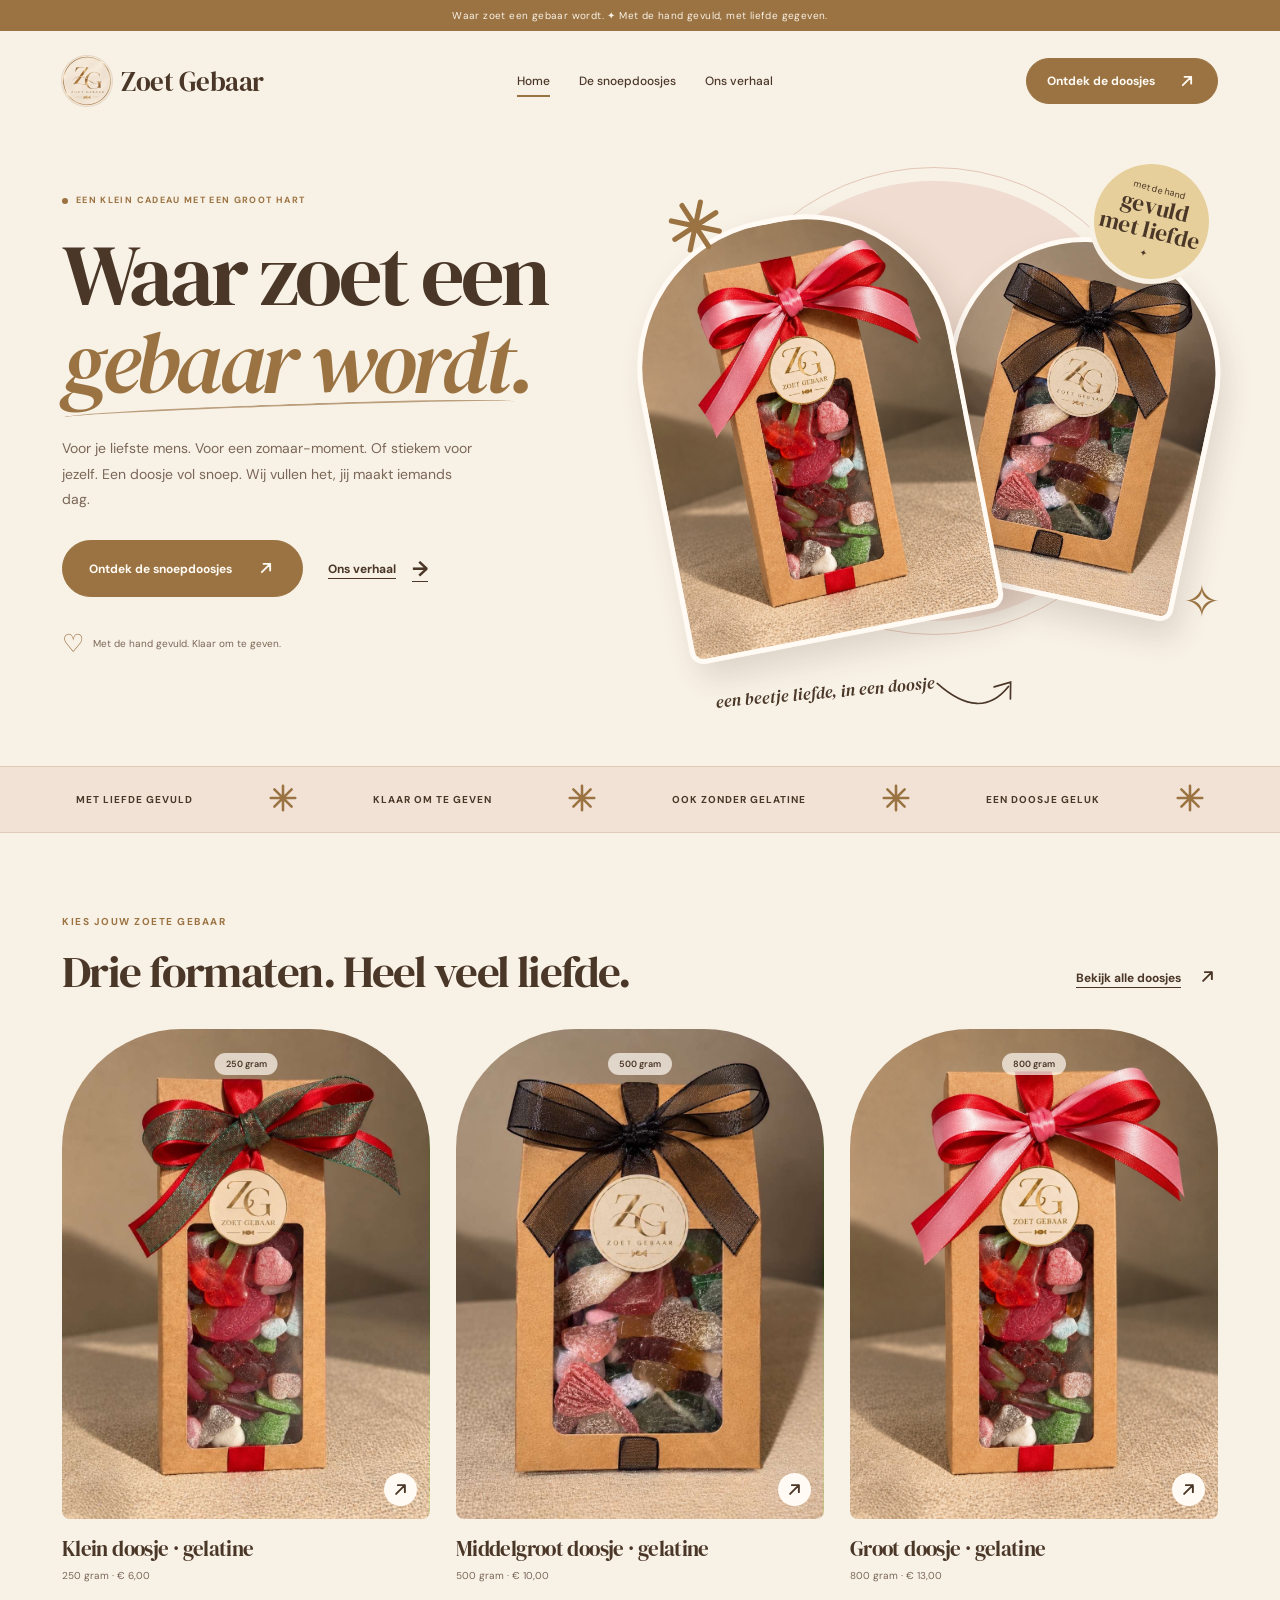
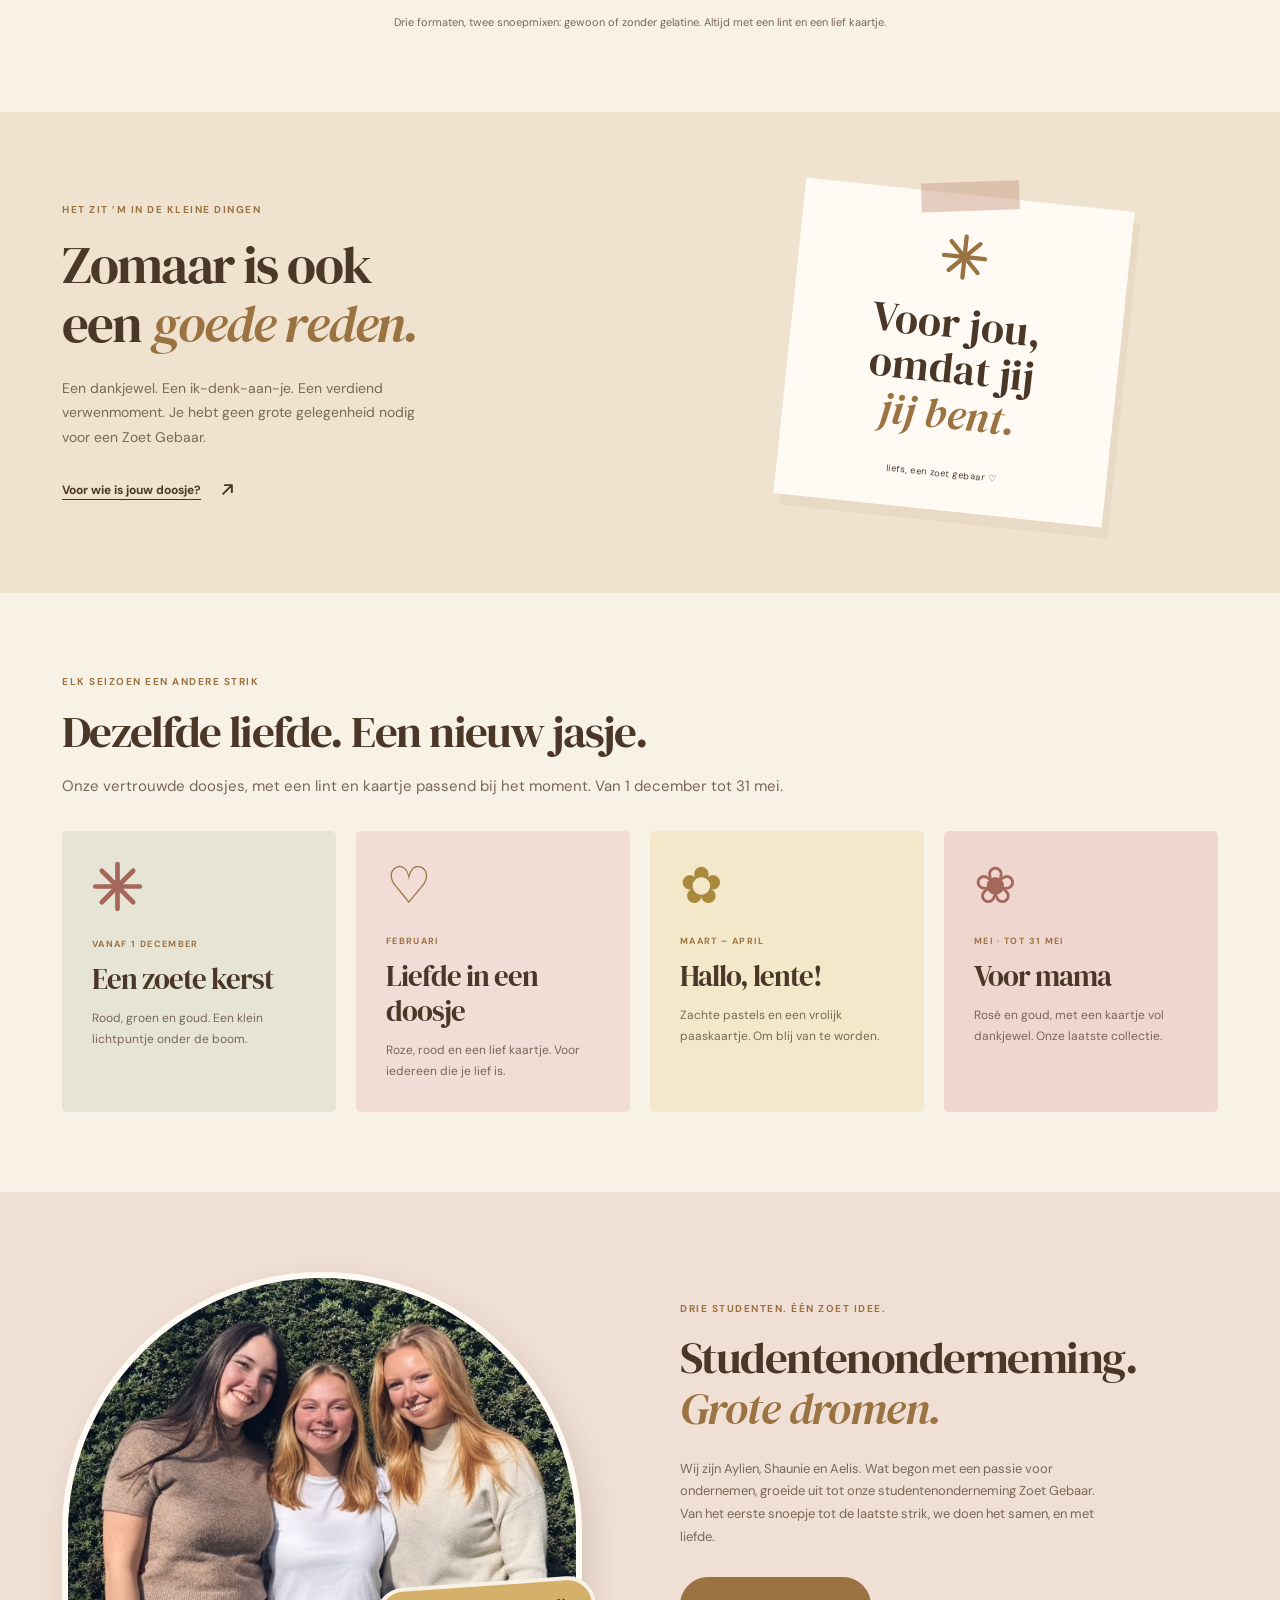
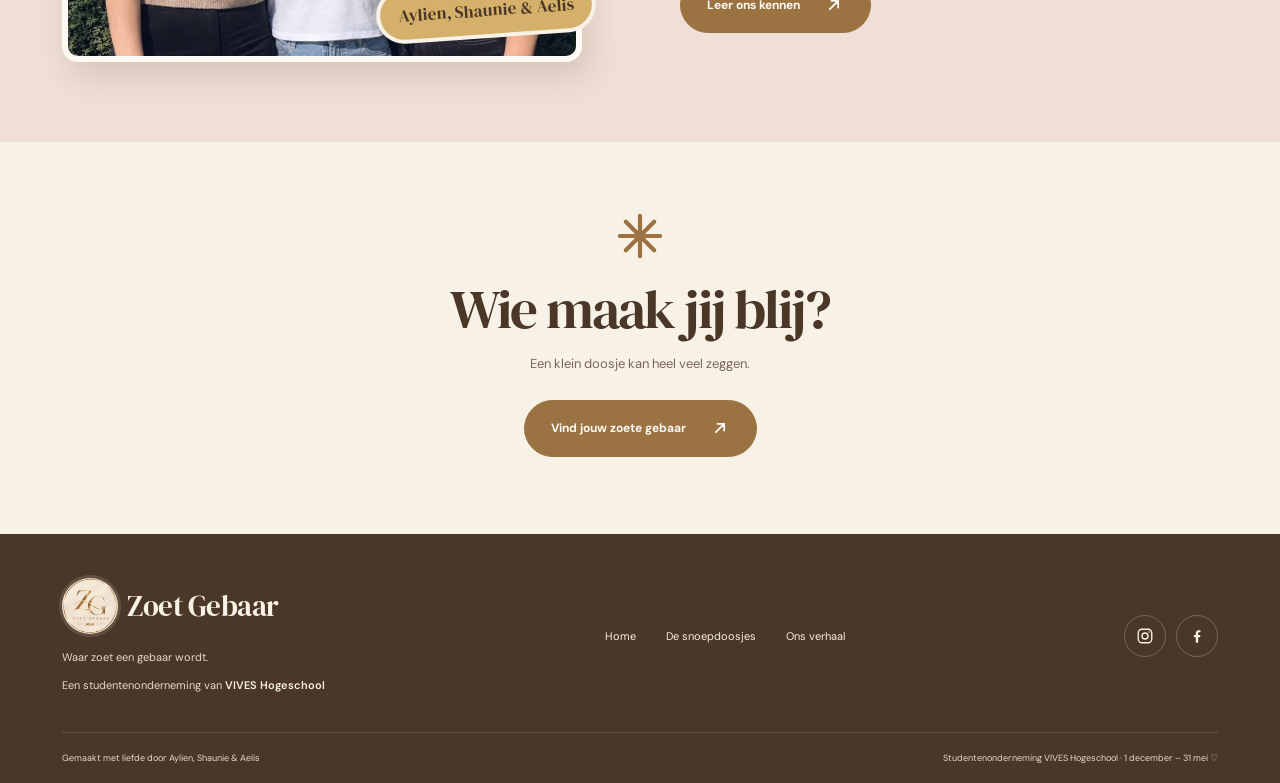
==== commit 0c92ae19: "Update product images and descriptions for webshop; clarify photo labels and adjust image sources fo" ====
--- a/index.html
+++ b/index.html
@@ -19,9 +19,9 @@
 <section class="hero wrap"><div class="hero-copy"><p class="eyebrow"><span></span> EEN KLEIN CADEAU MET EEN GROOT HART</p><h1>Waar zoet een<br><em>gebaar wordt.</em></h1><p class="lede">Voor je liefste mens. Voor een zomaar-moment.<br class="desktop-break"> Of stiekem voor jezelf. Een doosje vol snoep. Wij vullen het, jij maakt iemands dag.</p><div class="hero-ctas"><a class="cta" href="webshop.html?v=20261109-2">Ontdek de snoepdoosjes <span aria-hidden="true"><svg class="arrow" viewBox="0 0 24 24" aria-hidden="true"><path d="M7 17 17 7M9 7h8v8" fill="none" stroke="currentColor" stroke-width="2.2" stroke-linecap="round" stroke-linejoin="round"/></svg></span></a><a class="text-link" href="over-ons.html?v=20261109-2">Ons verhaal <span aria-hidden="true">→</span></a></div><div class="hero-note"><span class="little-heart" aria-hidden="true">♡</span> Met de hand gevuld. Klaar om te geven.</div></div><div class="hero-art" aria-label="Foto's van onze snoepdoosjes"><div class="art-orbit"></div><span class="art-spark spark-one" aria-hidden="true"><svg class="sparkle" viewBox="0 0 24 24" aria-hidden="true"><path d="M12 1.5v21M1.5 12h21M4.6 4.6l14.8 14.8M19.4 4.6L4.6 19.4" stroke="currentColor" stroke-width="2.2" stroke-linecap="round"/></svg></span><span class="art-spark spark-two" aria-hidden="true">✧</span><div class="round-sticker">met de hand<br><strong>gevuld<br>met liefde</strong><span>✦</span></div><img class="hero-box box-back" src="assets/doosje-zwart.jpg" alt="Snoepdoosje met een zwart lint en het Zoet Gebaar-label" width="300" height="400"><img class="hero-box box-front" src="assets/doosje-roze.jpg" alt="Snoepdoosje met een rood en roze lint en het Zoet Gebaar-label" width="300" height="400"><span class="handwritten">een beetje liefde, in een doosje <svg viewBox="0 0 95 45" fill="none" aria-hidden="true"><path d="M3 5Q50 55 87 16M70 15l20-4-2 20" stroke="currentColor" stroke-width="2" stroke-linecap="round"/></svg></span></div></section>
 <div class="joy-strip" aria-label="Handgevuld, feestelijk gestrikt en ook zonder gelatine"><div>MET LIEFDE GEVULD <span><svg class="sparkle" viewBox="0 0 24 24" aria-hidden="true"><path d="M12 1.5v21M1.5 12h21M4.6 4.6l14.8 14.8M19.4 4.6L4.6 19.4" stroke="currentColor" stroke-width="2.2" stroke-linecap="round"/></svg></span> KLAAR OM TE GEVEN <span><svg class="sparkle" viewBox="0 0 24 24" aria-hidden="true"><path d="M12 1.5v21M1.5 12h21M4.6 4.6l14.8 14.8M19.4 4.6L4.6 19.4" stroke="currentColor" stroke-width="2.2" stroke-linecap="round"/></svg></span> OOK ZONDER GELATINE <span><svg class="sparkle" viewBox="0 0 24 24" aria-hidden="true"><path d="M12 1.5v21M1.5 12h21M4.6 4.6l14.8 14.8M19.4 4.6L4.6 19.4" stroke="currentColor" stroke-width="2.2" stroke-linecap="round"/></svg></span> EEN DOOSJE GELUK <span><svg class="sparkle" viewBox="0 0 24 24" aria-hidden="true"><path d="M12 1.5v21M1.5 12h21M4.6 4.6l14.8 14.8M19.4 4.6L4.6 19.4" stroke="currentColor" stroke-width="2.2" stroke-linecap="round"/></svg></span></div></div>
 <section class="collection wrap" id="assortiment"><div class="section-head split-heading"><div><p class="eyebrow">KIES JOUW ZOETE GEBAAR</p><h2>Drie formaten. Heel veel liefde.</h2></div><a class="text-link" href="webshop.html?v=20261109-2">Bekijk alle doosjes <span aria-hidden="true"><svg class="arrow" viewBox="0 0 24 24" aria-hidden="true"><path d="M7 17 17 7M9 7h8v8" fill="none" stroke="currentColor" stroke-width="2.2" stroke-linecap="round" stroke-linejoin="round"/></svg></span></a></div><div class="product-grid">
-<a class="product-preview" href="webshop.html?v=20261109-2#assortiment" data-product="klein-gewoon"><div class="product-image tone-0"><span class="product-label">250 gram</span><img src="assets/doosje-roze.jpg" alt="Klein snoepdoosje met rood en roze lint" width="300" height="400" loading="lazy"><span class="product-arrow" aria-hidden="true"><svg class="arrow" viewBox="0 0 24 24" aria-hidden="true"><path d="M7 17 17 7M9 7h8v8" fill="none" stroke="currentColor" stroke-width="2.2" stroke-linecap="round" stroke-linejoin="round"/></svg></span></div><div class="product-caption"><h3>Klein doosje · gelatine</h3><p>250 gram · € 6,00</p></div></a>
-<a class="product-preview" href="webshop.html?v=20261109-2#assortiment" data-product="middel-gewoon"><div class="product-image tone-1"><span class="product-label">500 gram</span><img src="assets/doosje-kerst.jpg" alt="Middelgroot snoepdoosje met rood en groen lint" width="300" height="400" loading="lazy"><span class="product-arrow" aria-hidden="true"><svg class="arrow" viewBox="0 0 24 24" aria-hidden="true"><path d="M7 17 17 7M9 7h8v8" fill="none" stroke="currentColor" stroke-width="2.2" stroke-linecap="round" stroke-linejoin="round"/></svg></span></div><div class="product-caption"><h3>Middelgroot doosje · gelatine</h3><p>500 gram · € 10,00</p></div></a>
-<a class="product-preview" href="webshop.html?v=20261109-2#assortiment" data-product="groot-gewoon"><div class="product-image tone-2"><span class="product-label">800 gram</span><img src="assets/doosje-zwart.jpg" alt="Groot snoepdoosje met zwart lint" width="300" height="400" loading="lazy"><span class="product-arrow" aria-hidden="true"><svg class="arrow" viewBox="0 0 24 24" aria-hidden="true"><path d="M7 17 17 7M9 7h8v8" fill="none" stroke="currentColor" stroke-width="2.2" stroke-linecap="round" stroke-linejoin="round"/></svg></span></div><div class="product-caption"><h3>Groot doosje · gelatine</h3><p>800 gram · € 13,00</p></div></a>
+<a class="product-preview" href="webshop.html?v=20261109-2#assortiment" data-product="klein-gewoon"><div class="product-image tone-0"><span class="product-label">250 gram</span><img src="assets/doosje-kerst.jpg" alt="Klein snoepdoosje, met rood en groen lint" width="300" height="400" loading="lazy"><span class="product-arrow" aria-hidden="true"><svg class="arrow" viewBox="0 0 24 24" aria-hidden="true"><path d="M7 17 17 7M9 7h8v8" fill="none" stroke="currentColor" stroke-width="2.2" stroke-linecap="round" stroke-linejoin="round"/></svg></span></div><div class="product-caption"><h3>Klein doosje · gelatine</h3><p>250 gram · € 6,00</p></div></a>
+<a class="product-preview" href="webshop.html?v=20261109-2#assortiment" data-product="middel-gewoon"><div class="product-image tone-1"><span class="product-label">500 gram</span><img src="assets/doosje-zwart.jpg" alt="Middelgroot snoepdoosje, met zwart lint" width="300" height="400" loading="lazy"><span class="product-arrow" aria-hidden="true"><svg class="arrow" viewBox="0 0 24 24" aria-hidden="true"><path d="M7 17 17 7M9 7h8v8" fill="none" stroke="currentColor" stroke-width="2.2" stroke-linecap="round" stroke-linejoin="round"/></svg></span></div><div class="product-caption"><h3>Middelgroot doosje · gelatine</h3><p>500 gram · € 10,00</p></div></a>
+<a class="product-preview" href="webshop.html?v=20261109-2#assortiment" data-product="groot-gewoon"><div class="product-image tone-2"><span class="product-label">800 gram</span><img src="assets/doosje-roze.jpg" alt="Groot snoepdoosje, met rood en roze lint" width="300" height="400" loading="lazy"><span class="product-arrow" aria-hidden="true"><svg class="arrow" viewBox="0 0 24 24" aria-hidden="true"><path d="M7 17 17 7M9 7h8v8" fill="none" stroke="currentColor" stroke-width="2.2" stroke-linecap="round" stroke-linejoin="round"/></svg></span></div><div class="product-caption"><h3>Groot doosje · gelatine</h3><p>800 gram · € 13,00</p></div></a>
 </div><p class="collection-note">Drie formaten, twee snoepmixen: gewoon of zonder gelatine. Altijd met een lint en een lief kaartje.</p></section>
 <section class="giving-section"><div class="wrap giving-grid"><div><p class="eyebrow">HET ZIT ’M IN DE KLEINE DINGEN</p><h2>Zomaar is ook<br>een <em>goede reden.</em></h2><p>Een dankjewel. Een ik-denk-aan-je. Een verdiend verwenmoment. Je hebt geen grote gelegenheid nodig voor een Zoet Gebaar.</p><a class="text-link" href="webshop.html?v=20261109-2">Voor wie is jouw doosje? <span aria-hidden="true"><svg class="arrow" viewBox="0 0 24 24" aria-hidden="true"><path d="M7 17 17 7M9 7h8v8" fill="none" stroke="currentColor" stroke-width="2.2" stroke-linecap="round" stroke-linejoin="round"/></svg></span></a></div><div class="gift-note"><span class="tape" aria-hidden="true"></span><span class="note-flower" aria-hidden="true"><svg class="sparkle" viewBox="0 0 24 24" aria-hidden="true"><path d="M12 1.5v21M1.5 12h21M4.6 4.6l14.8 14.8M19.4 4.6L4.6 19.4" stroke="currentColor" stroke-width="2.2" stroke-linecap="round"/></svg></span><p>Voor jou,<br>omdat jij<br><em>jij bent.</em></p><span>liefs, een zoet gebaar ♡</span></div></div></section>
 <section class="wrap seasons" id="seizoenen"><div class="section-head"><p class="eyebrow">ELK SEIZOEN EEN ANDERE STRIK</p><h2>Dezelfde liefde. Een nieuw jasje.</h2><p>Onze vertrouwde doosjes, met een lint en kaartje passend bij het moment. Van 1 december tot 31 mei.</p></div><div class="season-strip"><article class="season-card christmas"><div class="season-symbol" aria-hidden="true"><svg class="sparkle" viewBox="0 0 24 24" aria-hidden="true"><path d="M12 1.5v21M1.5 12h21M4.6 4.6l14.8 14.8M19.4 4.6L4.6 19.4" stroke="currentColor" stroke-width="2.2" stroke-linecap="round"/></svg></div><p class="eyebrow">VANAF 1 DECEMBER</p><h3>Een zoete kerst</h3><p>Rood, groen en goud. Een klein lichtpuntje onder de boom.</p></article><article class="season-card valentine"><div class="season-symbol" aria-hidden="true">♡</div><p class="eyebrow">FEBRUARI</p><h3>Liefde in een doosje</h3><p>Roze, rood en een lief kaartje. Voor iedereen die je lief is.</p></article><article class="season-card easter"><div class="season-symbol" aria-hidden="true">✿</div><p class="eyebrow">MAART – APRIL</p><h3>Hallo, lente!</h3><p>Zachte pastels en een vrolijk paaskaartje. Om blij van te worden.</p></article><article class="season-card mothersday"><div class="season-symbol" aria-hidden="true">❀</div><p class="eyebrow">MEI · TOT 31 MEI</p><h3>Voor mama</h3><p>Rosé en goud, met een kaartje vol dankjewel. Onze laatste collectie.</p></article></div></section>
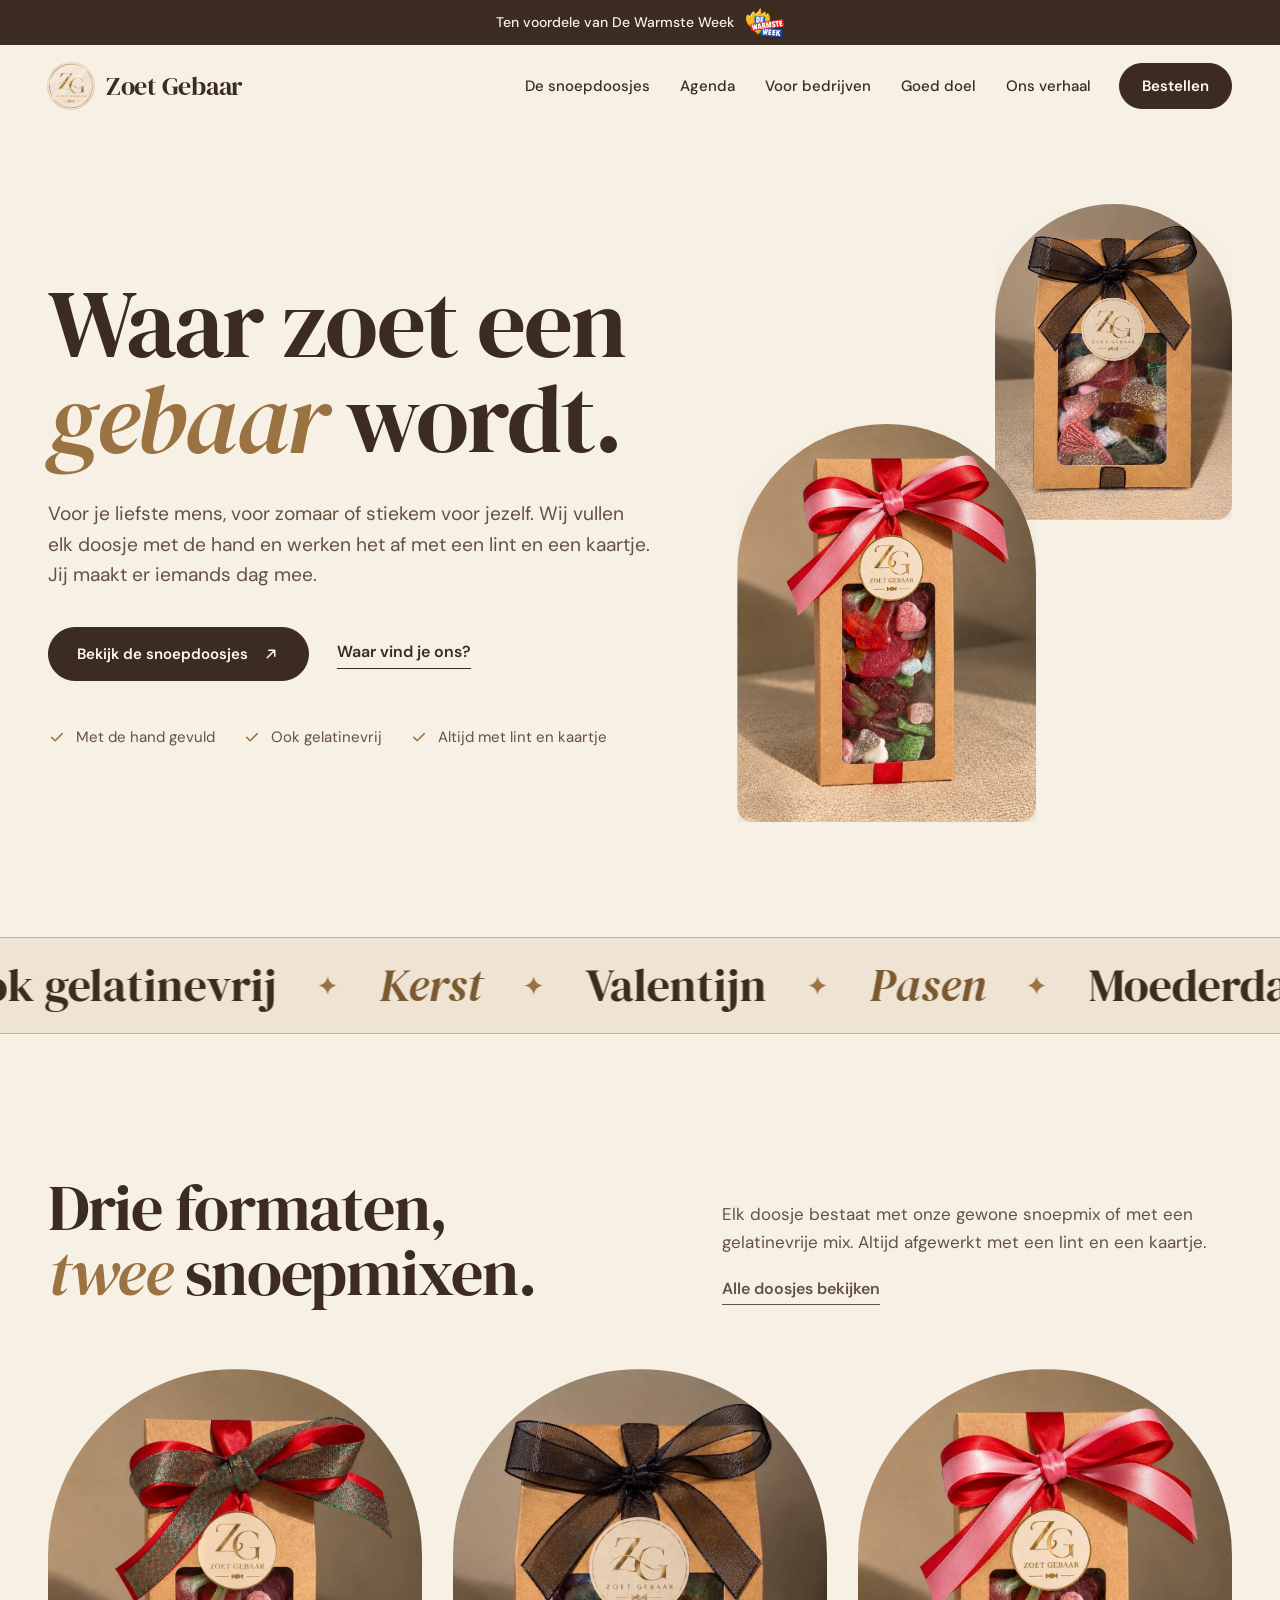
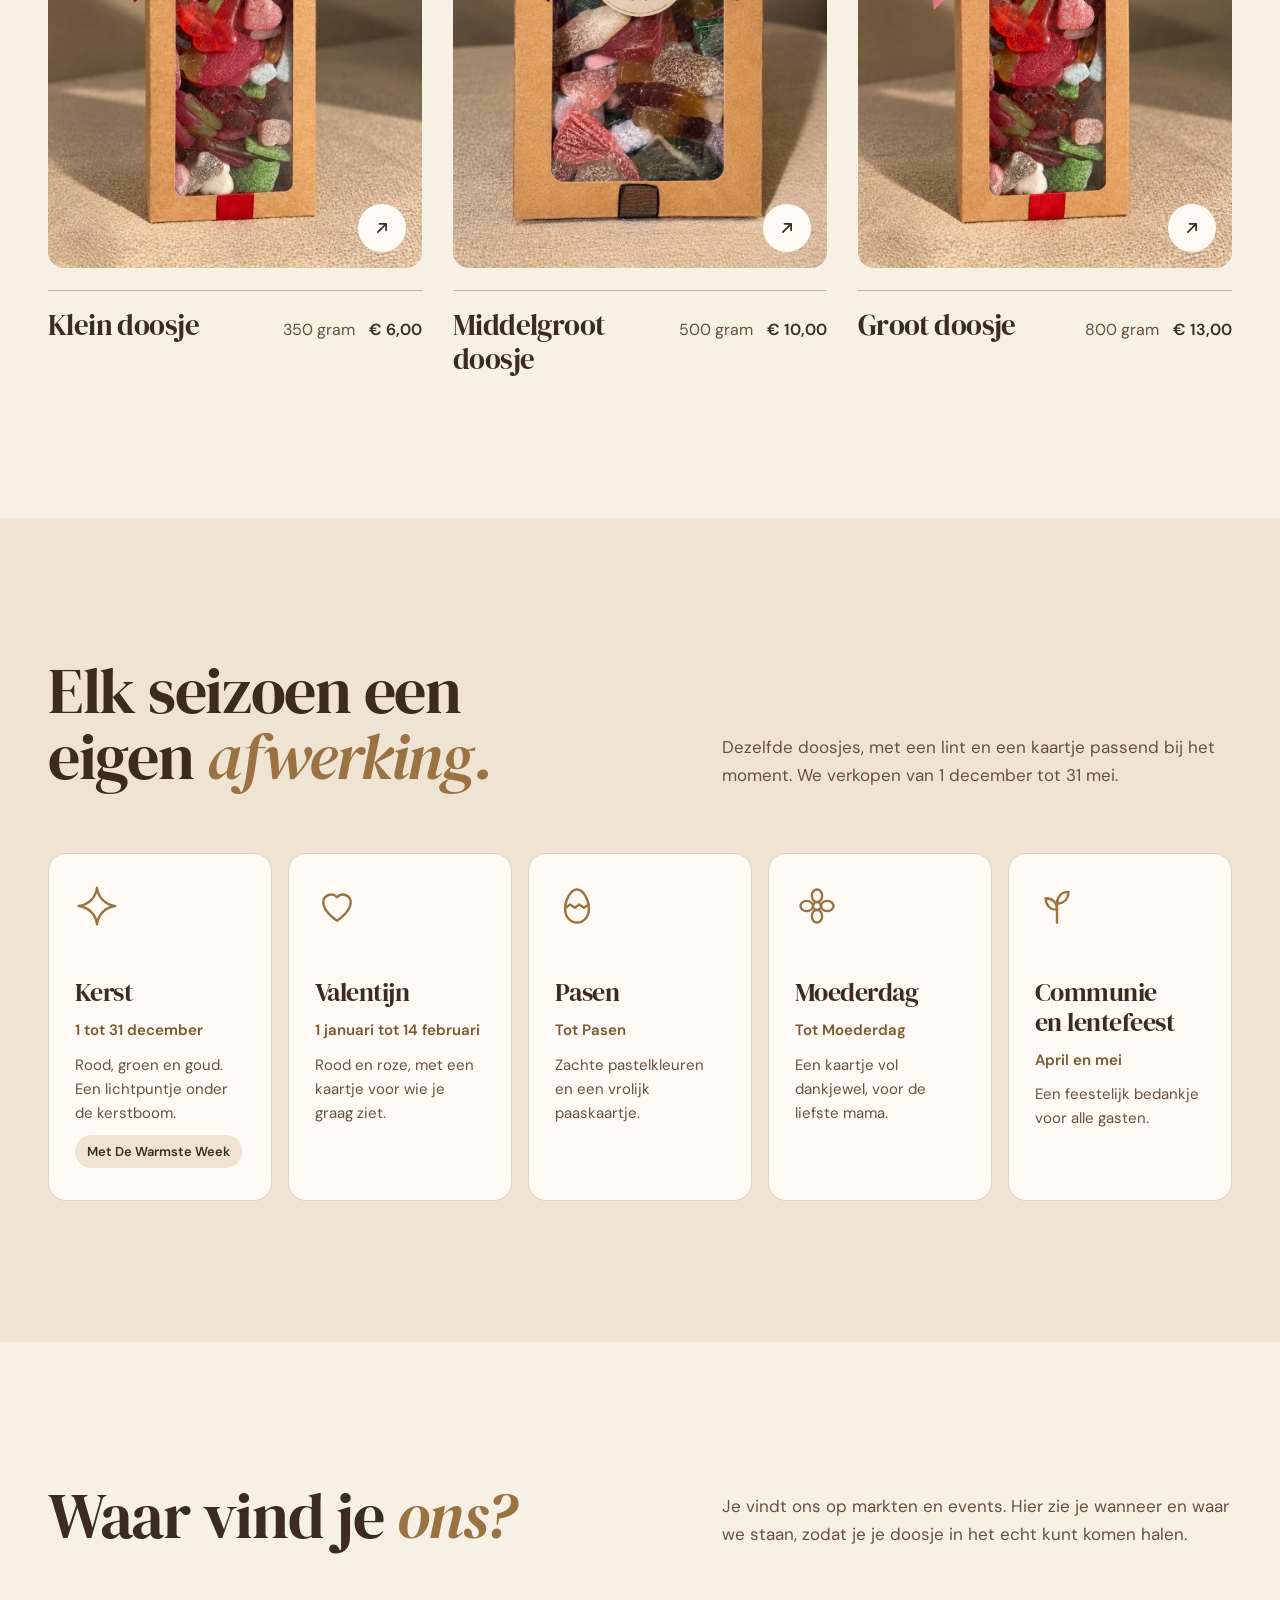
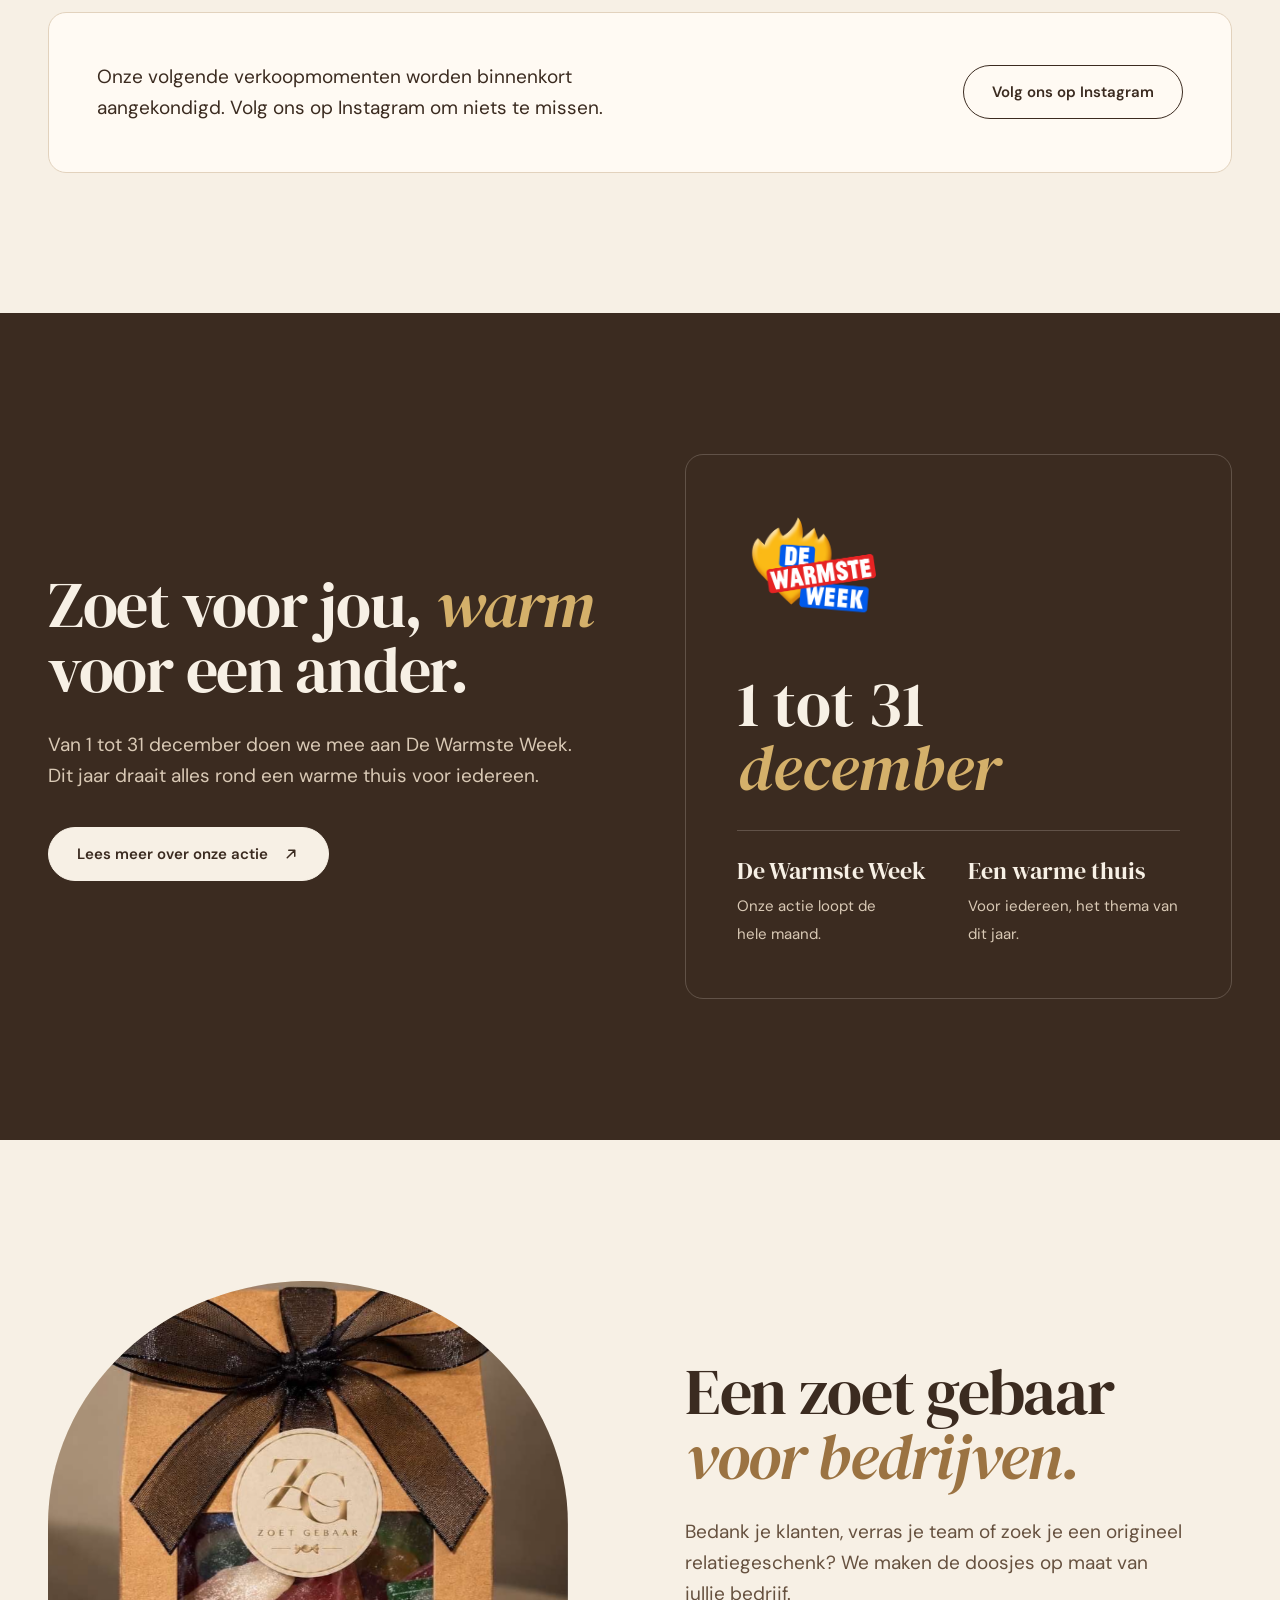
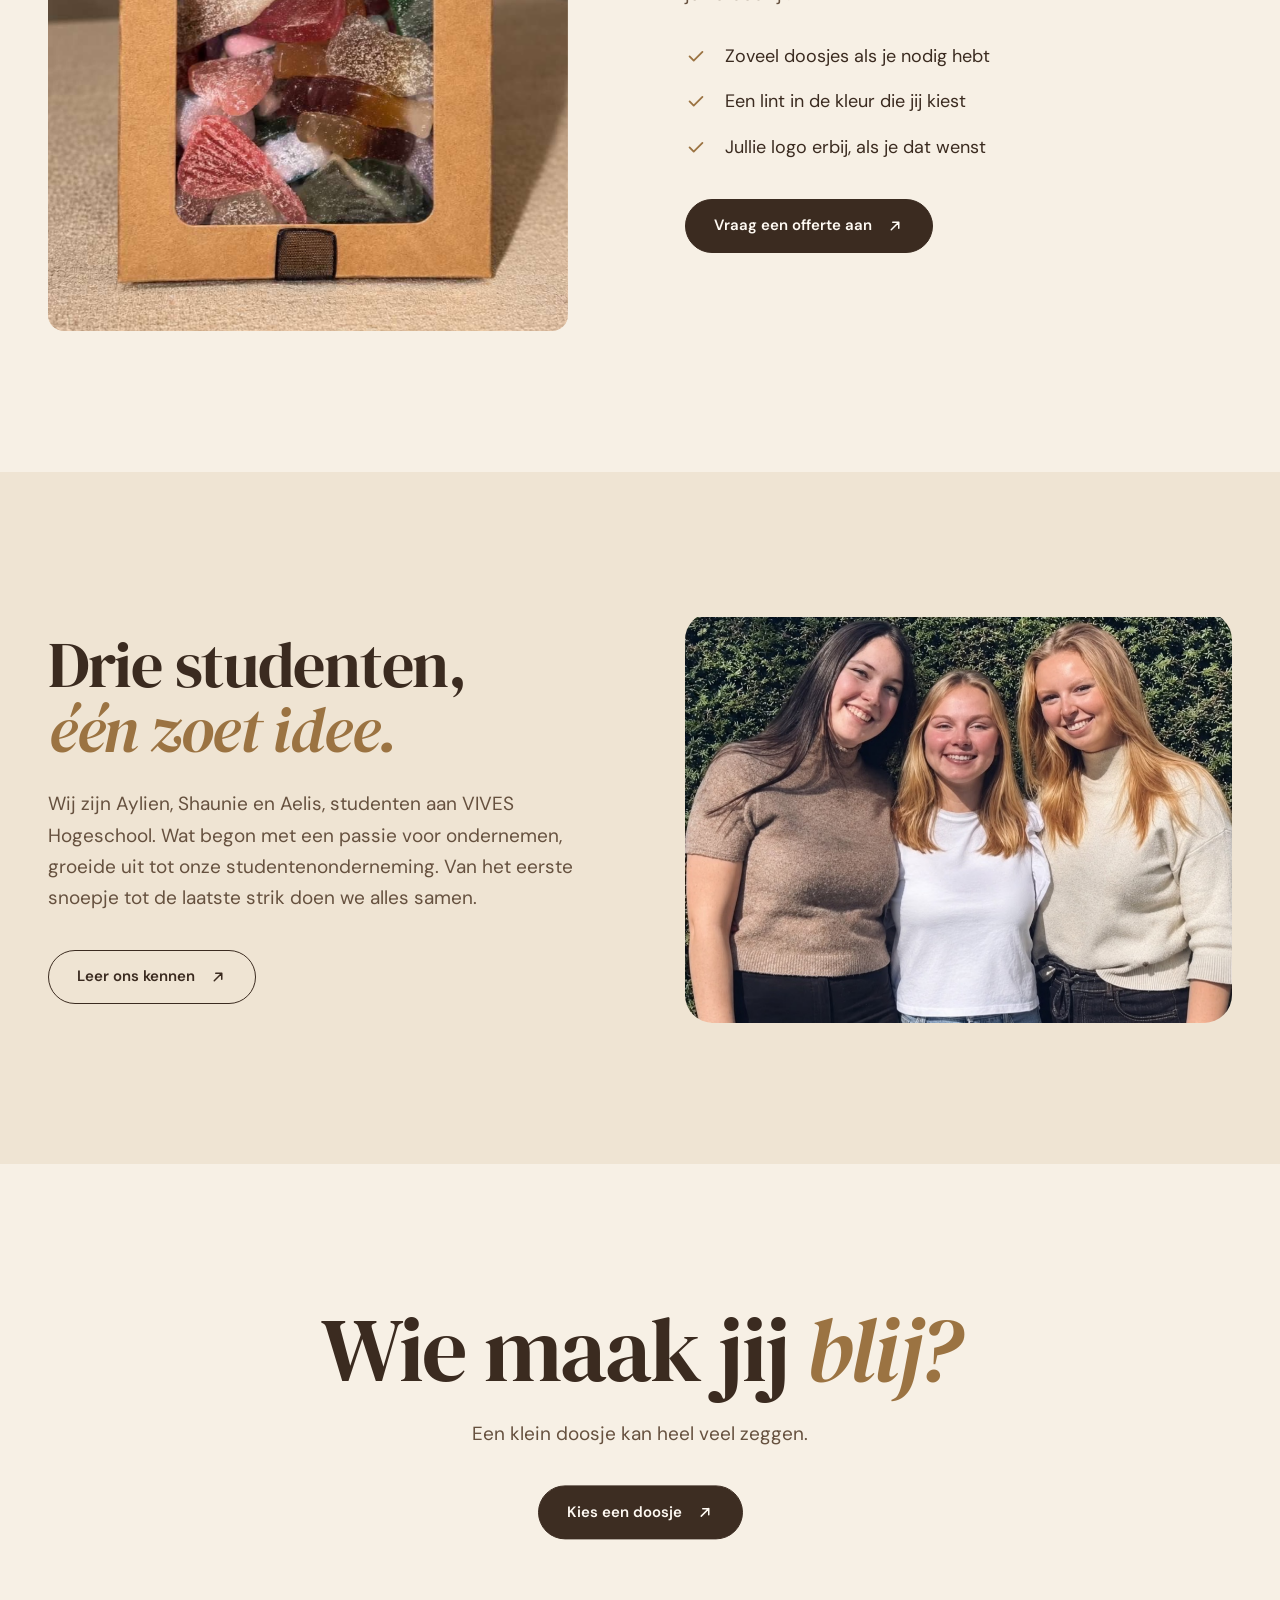
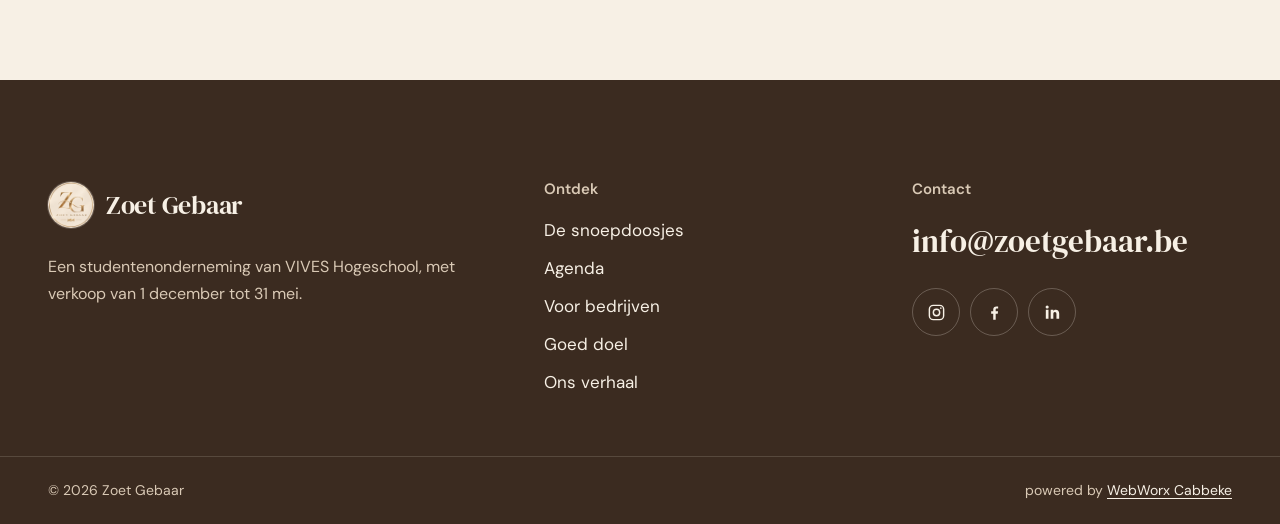
==== commit 990c41a8: "Vernieuwde website met nieuwe pagina's en animaties" ====
--- a/index.html
+++ b/index.html
@@ -3,33 +3,193 @@
 <head>
 <meta charset="utf-8">
 <meta name="viewport" content="width=device-width, initial-scale=1">
-<meta name="theme-color" content="#f8f1e6">
-<meta name="description" content="Handgevulde snoepdoosjes met een lint en een kaartje, gemaakt door de studentenonderneming Zoet Gebaar van VIVES Hogeschool. Drie formaten, gewoon of zonder gelatine.">
-<title>Zoet Gebaar — Waar zoet een gebaar wordt</title>
+<meta name="theme-color" content="#f7f0e5">
+<meta name="description" content="Handgevulde snoepdoosjes met een lint en een kaartje, gemaakt door Zoet Gebaar, een studentenonderneming van VIVES Hogeschool. Drie formaten, met of zonder gelatine.">
+<title>Zoet Gebaar | Waar zoet een gebaar wordt</title>
 <link rel="icon" href="favicon.png" type="image/png">
 <link rel="preconnect" href="https://fonts.googleapis.com">
 <link rel="preconnect" href="https://fonts.gstatic.com" crossorigin>
-<link rel="stylesheet" href="styles.css?v=20261109-2">
+<link rel="stylesheet" href="styles.css?v=20261126-1">
+<script>if(!matchMedia('(prefers-reduced-motion: reduce)').matches){document.documentElement.classList.add('has-motion');setTimeout(function(){if(!window.__zoetMotion)document.documentElement.classList.remove('has-motion')},2500)}</script>
 </head>
 <body>
 <a class="skip-link" href="#main">Ga naar inhoud</a>
-<div class="announcement">Waar zoet een gebaar wordt. <span aria-hidden="true">✦</span> Met de hand gevuld, met liefde gegeven.</div>
-<header class="nav wrap"><a class="brand" href="index.html?v=20261109-2" aria-label="Zoet Gebaar — home"><img class="brand-logo" src="assets/logo.jpg" alt="" width="50" height="50"><span class="brand-name">Zoet Gebaar</span></a><nav class="links" id="main-nav" aria-label="Hoofdnavigatie"><a href="index.html?v=20261109-2" aria-current="page">Home</a><a href="webshop.html?v=20261109-2">De snoepdoosjes</a><a href="over-ons.html?v=20261109-2">Ons verhaal</a></nav><a class="cta nav-cta" href="webshop.html?v=20261109-2">Ontdek de doosjes <span aria-hidden="true"><svg class="arrow" viewBox="0 0 24 24" aria-hidden="true"><path d="M7 17 17 7M9 7h8v8" fill="none" stroke="currentColor" stroke-width="2.2" stroke-linecap="round" stroke-linejoin="round"/></svg></span></a><button class="menu-toggle" aria-label="Menu openen" aria-controls="main-nav" aria-expanded="false"><span></span><span></span></button></header>
+<div class="announcement"><p>Ten voordele van De Warmste Week</p><img src="assets/logo-de-warmste-week-klein.png" alt="" width="38" height="29"></div>
+<header class="site-header"><div class="nav wrap"><a class="brand" href="index.html?v=20261126-1" aria-label="Zoet Gebaar, naar de startpagina"><img class="brand-logo" src="assets/logo.jpg" alt="" width="46" height="46"><span class="brand-name">Zoet Gebaar</span></a><nav class="links" id="main-nav" aria-label="Hoofdnavigatie"><a href="webshop.html?v=20261126-1">De snoepdoosjes</a><a href="index.html?v=20261126-1#agenda">Agenda</a><a href="bedrijven.html?v=20261126-1">Voor bedrijven</a><a href="goed-doel.html?v=20261126-1">Goed doel</a><a href="over-ons.html?v=20261126-1">Ons verhaal</a></nav><a class="btn nav-cta" href="webshop.html?v=20261126-1">Bestellen</a><button class="menu-toggle" type="button" aria-label="Menu openen" aria-controls="main-nav" aria-expanded="false"><span></span><span></span></button></div></header>
+
 <main id="main">
-<section class="hero wrap"><div class="hero-copy"><p class="eyebrow"><span></span> EEN KLEIN CADEAU MET EEN GROOT HART</p><h1>Waar zoet een<br><em>gebaar wordt.</em></h1><p class="lede">Voor je liefste mens. Voor een zomaar-moment.<br class="desktop-break"> Of stiekem voor jezelf. Een doosje vol snoep. Wij vullen het, jij maakt iemands dag.</p><div class="hero-ctas"><a class="cta" href="webshop.html?v=20261109-2">Ontdek de snoepdoosjes <span aria-hidden="true"><svg class="arrow" viewBox="0 0 24 24" aria-hidden="true"><path d="M7 17 17 7M9 7h8v8" fill="none" stroke="currentColor" stroke-width="2.2" stroke-linecap="round" stroke-linejoin="round"/></svg></span></a><a class="text-link" href="over-ons.html?v=20261109-2">Ons verhaal <span aria-hidden="true">→</span></a></div><div class="hero-note"><span class="little-heart" aria-hidden="true">♡</span> Met de hand gevuld. Klaar om te geven.</div></div><div class="hero-art" aria-label="Foto's van onze snoepdoosjes"><div class="art-orbit"></div><span class="art-spark spark-one" aria-hidden="true"><svg class="sparkle" viewBox="0 0 24 24" aria-hidden="true"><path d="M12 1.5v21M1.5 12h21M4.6 4.6l14.8 14.8M19.4 4.6L4.6 19.4" stroke="currentColor" stroke-width="2.2" stroke-linecap="round"/></svg></span><span class="art-spark spark-two" aria-hidden="true">✧</span><div class="round-sticker">met de hand<br><strong>gevuld<br>met liefde</strong><span>✦</span></div><img class="hero-box box-back" src="assets/doosje-zwart.jpg" alt="Snoepdoosje met een zwart lint en het Zoet Gebaar-label" width="300" height="400"><img class="hero-box box-front" src="assets/doosje-roze.jpg" alt="Snoepdoosje met een rood en roze lint en het Zoet Gebaar-label" width="300" height="400"><span class="handwritten">een beetje liefde, in een doosje <svg viewBox="0 0 95 45" fill="none" aria-hidden="true"><path d="M3 5Q50 55 87 16M70 15l20-4-2 20" stroke="currentColor" stroke-width="2" stroke-linecap="round"/></svg></span></div></section>
-<div class="joy-strip" aria-label="Handgevuld, feestelijk gestrikt en ook zonder gelatine"><div>MET LIEFDE GEVULD <span><svg class="sparkle" viewBox="0 0 24 24" aria-hidden="true"><path d="M12 1.5v21M1.5 12h21M4.6 4.6l14.8 14.8M19.4 4.6L4.6 19.4" stroke="currentColor" stroke-width="2.2" stroke-linecap="round"/></svg></span> KLAAR OM TE GEVEN <span><svg class="sparkle" viewBox="0 0 24 24" aria-hidden="true"><path d="M12 1.5v21M1.5 12h21M4.6 4.6l14.8 14.8M19.4 4.6L4.6 19.4" stroke="currentColor" stroke-width="2.2" stroke-linecap="round"/></svg></span> OOK ZONDER GELATINE <span><svg class="sparkle" viewBox="0 0 24 24" aria-hidden="true"><path d="M12 1.5v21M1.5 12h21M4.6 4.6l14.8 14.8M19.4 4.6L4.6 19.4" stroke="currentColor" stroke-width="2.2" stroke-linecap="round"/></svg></span> EEN DOOSJE GELUK <span><svg class="sparkle" viewBox="0 0 24 24" aria-hidden="true"><path d="M12 1.5v21M1.5 12h21M4.6 4.6l14.8 14.8M19.4 4.6L4.6 19.4" stroke="currentColor" stroke-width="2.2" stroke-linecap="round"/></svg></span></div></div>
-<section class="collection wrap" id="assortiment"><div class="section-head split-heading"><div><p class="eyebrow">KIES JOUW ZOETE GEBAAR</p><h2>Drie formaten. Heel veel liefde.</h2></div><a class="text-link" href="webshop.html?v=20261109-2">Bekijk alle doosjes <span aria-hidden="true"><svg class="arrow" viewBox="0 0 24 24" aria-hidden="true"><path d="M7 17 17 7M9 7h8v8" fill="none" stroke="currentColor" stroke-width="2.2" stroke-linecap="round" stroke-linejoin="round"/></svg></span></a></div><div class="product-grid">
-<a class="product-preview" href="webshop.html?v=20261109-2#assortiment" data-product="klein-gewoon"><div class="product-image tone-0"><span class="product-label">250 gram</span><img src="assets/doosje-kerst.jpg" alt="Klein snoepdoosje, met rood en groen lint" width="300" height="400" loading="lazy"><span class="product-arrow" aria-hidden="true"><svg class="arrow" viewBox="0 0 24 24" aria-hidden="true"><path d="M7 17 17 7M9 7h8v8" fill="none" stroke="currentColor" stroke-width="2.2" stroke-linecap="round" stroke-linejoin="round"/></svg></span></div><div class="product-caption"><h3>Klein doosje · gelatine</h3><p>250 gram · € 6,00</p></div></a>
-<a class="product-preview" href="webshop.html?v=20261109-2#assortiment" data-product="middel-gewoon"><div class="product-image tone-1"><span class="product-label">500 gram</span><img src="assets/doosje-zwart.jpg" alt="Middelgroot snoepdoosje, met zwart lint" width="300" height="400" loading="lazy"><span class="product-arrow" aria-hidden="true"><svg class="arrow" viewBox="0 0 24 24" aria-hidden="true"><path d="M7 17 17 7M9 7h8v8" fill="none" stroke="currentColor" stroke-width="2.2" stroke-linecap="round" stroke-linejoin="round"/></svg></span></div><div class="product-caption"><h3>Middelgroot doosje · gelatine</h3><p>500 gram · € 10,00</p></div></a>
-<a class="product-preview" href="webshop.html?v=20261109-2#assortiment" data-product="groot-gewoon"><div class="product-image tone-2"><span class="product-label">800 gram</span><img src="assets/doosje-roze.jpg" alt="Groot snoepdoosje, met rood en roze lint" width="300" height="400" loading="lazy"><span class="product-arrow" aria-hidden="true"><svg class="arrow" viewBox="0 0 24 24" aria-hidden="true"><path d="M7 17 17 7M9 7h8v8" fill="none" stroke="currentColor" stroke-width="2.2" stroke-linecap="round" stroke-linejoin="round"/></svg></span></div><div class="product-caption"><h3>Groot doosje · gelatine</h3><p>800 gram · € 13,00</p></div></a>
-</div><p class="collection-note">Drie formaten, twee snoepmixen: gewoon of zonder gelatine. Altijd met een lint en een lief kaartje.</p></section>
-<section class="giving-section"><div class="wrap giving-grid"><div><p class="eyebrow">HET ZIT ’M IN DE KLEINE DINGEN</p><h2>Zomaar is ook<br>een <em>goede reden.</em></h2><p>Een dankjewel. Een ik-denk-aan-je. Een verdiend verwenmoment. Je hebt geen grote gelegenheid nodig voor een Zoet Gebaar.</p><a class="text-link" href="webshop.html?v=20261109-2">Voor wie is jouw doosje? <span aria-hidden="true"><svg class="arrow" viewBox="0 0 24 24" aria-hidden="true"><path d="M7 17 17 7M9 7h8v8" fill="none" stroke="currentColor" stroke-width="2.2" stroke-linecap="round" stroke-linejoin="round"/></svg></span></a></div><div class="gift-note"><span class="tape" aria-hidden="true"></span><span class="note-flower" aria-hidden="true"><svg class="sparkle" viewBox="0 0 24 24" aria-hidden="true"><path d="M12 1.5v21M1.5 12h21M4.6 4.6l14.8 14.8M19.4 4.6L4.6 19.4" stroke="currentColor" stroke-width="2.2" stroke-linecap="round"/></svg></span><p>Voor jou,<br>omdat jij<br><em>jij bent.</em></p><span>liefs, een zoet gebaar ♡</span></div></div></section>
-<section class="wrap seasons" id="seizoenen"><div class="section-head"><p class="eyebrow">ELK SEIZOEN EEN ANDERE STRIK</p><h2>Dezelfde liefde. Een nieuw jasje.</h2><p>Onze vertrouwde doosjes, met een lint en kaartje passend bij het moment. Van 1 december tot 31 mei.</p></div><div class="season-strip"><article class="season-card christmas"><div class="season-symbol" aria-hidden="true"><svg class="sparkle" viewBox="0 0 24 24" aria-hidden="true"><path d="M12 1.5v21M1.5 12h21M4.6 4.6l14.8 14.8M19.4 4.6L4.6 19.4" stroke="currentColor" stroke-width="2.2" stroke-linecap="round"/></svg></div><p class="eyebrow">VANAF 1 DECEMBER</p><h3>Een zoete kerst</h3><p>Rood, groen en goud. Een klein lichtpuntje onder de boom.</p></article><article class="season-card valentine"><div class="season-symbol" aria-hidden="true">♡</div><p class="eyebrow">FEBRUARI</p><h3>Liefde in een doosje</h3><p>Roze, rood en een lief kaartje. Voor iedereen die je lief is.</p></article><article class="season-card easter"><div class="season-symbol" aria-hidden="true">✿</div><p class="eyebrow">MAART – APRIL</p><h3>Hallo, lente!</h3><p>Zachte pastels en een vrolijk paaskaartje. Om blij van te worden.</p></article><article class="season-card mothersday"><div class="season-symbol" aria-hidden="true">❀</div><p class="eyebrow">MEI · TOT 31 MEI</p><h3>Voor mama</h3><p>Rosé en goud, met een kaartje vol dankjewel. Onze laatste collectie.</p></article></div></section>
-<section class="story-section"><div class="wrap story-grid"><figure class="team-photo"><img src="assets/team.jpg" alt="Aylien, Shaunie en Aelis, de drie studenten achter Zoet Gebaar" width="520" height="390" loading="lazy"><figcaption>Aylien, Shaunie &amp; Aelis</figcaption></figure><div><p class="eyebrow">DRIE STUDENTEN. ÉÉN ZOET IDEE.</p><h2>Studenten&shy;onderneming.<br><em>Grote dromen.</em></h2><p>Wij zijn Aylien, Shaunie en Aelis. Wat begon met een passie voor ondernemen, groeide uit tot onze studentenonderneming Zoet Gebaar. Van het eerste snoepje tot de laatste strik, we doen het samen, en met liefde.</p><a class="cta" href="over-ons.html?v=20261109-2">Leer ons kennen <span aria-hidden="true"><svg class="arrow" viewBox="0 0 24 24" aria-hidden="true"><path d="M7 17 17 7M9 7h8v8" fill="none" stroke="currentColor" stroke-width="2.2" stroke-linecap="round" stroke-linejoin="round"/></svg></span></a></div></div></section>
-<section class="wrap final-cta"><span aria-hidden="true"><svg class="sparkle" viewBox="0 0 24 24" aria-hidden="true"><path d="M12 1.5v21M1.5 12h21M4.6 4.6l14.8 14.8M19.4 4.6L4.6 19.4" stroke="currentColor" stroke-width="2.2" stroke-linecap="round"/></svg></span><h2>Wie maak jij blij?</h2><p>Een klein doosje kan heel veel zeggen.</p><a class="cta" href="webshop.html?v=20261109-2">Vind jouw zoete gebaar <span aria-hidden="true"><svg class="arrow" viewBox="0 0 24 24" aria-hidden="true"><path d="M7 17 17 7M9 7h8v8" fill="none" stroke="currentColor" stroke-width="2.2" stroke-linecap="round" stroke-linejoin="round"/></svg></span></a></section>
+  <section class="hero wrap" data-hero>
+    <div>
+      <h1 data-split>Waar zoet een <em>gebaar</em> wordt.</h1>
+      <p class="lede" data-hero-item>Voor je liefste mens, voor zomaar of stiekem voor jezelf. Wij vullen elk doosje met de hand en werken het af met een lint en een kaartje. Jij maakt er iemands dag mee.</p>
+      <div class="button-row" data-hero-item>
+        <a class="btn" href="webshop.html?v=20261126-1">Bekijk de snoepdoosjes <svg class="icon" viewBox="0 0 24 24" aria-hidden="true"><path d="M7 17 17 7M9 7h8v8" fill="none" stroke="currentColor" stroke-width="2" stroke-linecap="round" stroke-linejoin="round"/></svg></a>
+        <a class="text-link" href="#agenda">Waar vind je ons?</a>
+      </div>
+      <ul class="hero-facts" data-hero-item>
+        <li><svg class="icon" viewBox="0 0 24 24" aria-hidden="true"><path d="m5 12.5 4.5 4.5L19 7.5" fill="none" stroke="currentColor" stroke-width="2" stroke-linecap="round" stroke-linejoin="round"/></svg>Met de hand gevuld</li>
+        <li><svg class="icon" viewBox="0 0 24 24" aria-hidden="true"><path d="m5 12.5 4.5 4.5L19 7.5" fill="none" stroke="currentColor" stroke-width="2" stroke-linecap="round" stroke-linejoin="round"/></svg>Ook gelatinevrij</li>
+        <li><svg class="icon" viewBox="0 0 24 24" aria-hidden="true"><path d="m5 12.5 4.5 4.5L19 7.5" fill="none" stroke="currentColor" stroke-width="2" stroke-linecap="round" stroke-linejoin="round"/></svg>Altijd met lint en kaartje</li>
+      </ul>
+    </div>
+    <div class="hero-art">
+      <div class="hero-photo back"><img src="assets/doosje-zwart.jpg" alt="Middelgroot snoepdoosje met een zwart lint en het Zoet Gebaar label" width="900" height="1200"></div>
+      <div class="hero-photo front"><img src="assets/doosje-roze.jpg" alt="Groot snoepdoosje met een rood en roze lint en het Zoet Gebaar label" width="900" height="1200"></div>
+    </div>
+  </section>
+
+  <div class="marquee" data-marquee>
+    <p class="sr-only">Met de hand gevuld, klaar om te geven, ook gelatinevrij. Collecties voor kerst, Valentijn, Pasen, Moederdag, communie en lentefeest.</p>
+    <div class="marquee-track">
+      <div class="marquee-group" aria-hidden="true">
+        <span class="marquee-item">Met de hand gevuld <svg class="icon" viewBox="0 0 24 24"><path d="M12 2c.6 5.4 4.6 9.4 10 10-5.4.6-9.4 4.6-10 10-.6-5.4-4.6-9.4-10-10 5.4-.6 9.4-4.6 10-10Z" fill="currentColor"/></svg></span>
+        <span class="marquee-item">Klaar om te geven <svg class="icon" viewBox="0 0 24 24"><path d="M12 2c.6 5.4 4.6 9.4 10 10-5.4.6-9.4 4.6-10 10-.6-5.4-4.6-9.4-10-10 5.4-.6 9.4-4.6 10-10Z" fill="currentColor"/></svg></span>
+        <span class="marquee-item">Ook gelatinevrij <svg class="icon" viewBox="0 0 24 24"><path d="M12 2c.6 5.4 4.6 9.4 10 10-5.4.6-9.4 4.6-10 10-.6-5.4-4.6-9.4-10-10 5.4-.6 9.4-4.6 10-10Z" fill="currentColor"/></svg></span>
+        <span class="marquee-item">Kerst <svg class="icon" viewBox="0 0 24 24"><path d="M12 2c.6 5.4 4.6 9.4 10 10-5.4.6-9.4 4.6-10 10-.6-5.4-4.6-9.4-10-10 5.4-.6 9.4-4.6 10-10Z" fill="currentColor"/></svg></span>
+        <span class="marquee-item">Valentijn <svg class="icon" viewBox="0 0 24 24"><path d="M12 2c.6 5.4 4.6 9.4 10 10-5.4.6-9.4 4.6-10 10-.6-5.4-4.6-9.4-10-10 5.4-.6 9.4-4.6 10-10Z" fill="currentColor"/></svg></span>
+        <span class="marquee-item">Pasen <svg class="icon" viewBox="0 0 24 24"><path d="M12 2c.6 5.4 4.6 9.4 10 10-5.4.6-9.4 4.6-10 10-.6-5.4-4.6-9.4-10-10 5.4-.6 9.4-4.6 10-10Z" fill="currentColor"/></svg></span>
+        <span class="marquee-item">Moederdag <svg class="icon" viewBox="0 0 24 24"><path d="M12 2c.6 5.4 4.6 9.4 10 10-5.4.6-9.4 4.6-10 10-.6-5.4-4.6-9.4-10-10 5.4-.6 9.4-4.6 10-10Z" fill="currentColor"/></svg></span>
+        <span class="marquee-item">Communie en lentefeest <svg class="icon" viewBox="0 0 24 24"><path d="M12 2c.6 5.4 4.6 9.4 10 10-5.4.6-9.4 4.6-10 10-.6-5.4-4.6-9.4-10-10 5.4-.6 9.4-4.6 10-10Z" fill="currentColor"/></svg></span>
+      </div>
+    </div>
+  </div>
+
+  <section class="section wrap" id="assortiment">
+    <div class="section-head">
+      <h2 data-split>Drie formaten, <em>twee</em> snoepmixen.</h2>
+      <div data-reveal>
+        <p>Elk doosje bestaat met onze gewone snoepmix of met een gelatinevrije mix. Altijd afgewerkt met een lint en een kaartje.</p>
+        <p style="margin-top:18px"><a class="text-link" href="webshop.html?v=20261126-1">Alle doosjes bekijken</a></p>
+      </div>
+    </div>
+    <div class="size-grid">
+      <a class="size-card" href="webshop.html?v=20261126-1" data-product="klein-gewoon" data-reveal>
+        <div class="media" data-clip><img src="assets/doosje-kerst.jpg" alt="Klein snoepdoosje met een rood en groen lint" width="900" height="1200" loading="lazy"><span class="media-arrow" aria-hidden="true"><svg class="icon" viewBox="0 0 24 24"><path d="M7 17 17 7M9 7h8v8" fill="none" stroke="currentColor" stroke-width="2" stroke-linecap="round" stroke-linejoin="round"/></svg></span></div>
+        <div class="size-meta"><h3 class="name">Klein doosje</h3><p><span class="weight">350 gram</span><span class="price">€ 6,00</span></p></div>
+      </a>
+      <a class="size-card" href="webshop.html?v=20261126-1" data-product="middel-gewoon" data-reveal>
+        <div class="media" data-clip><img src="assets/doosje-zwart.jpg" alt="Middelgroot snoepdoosje met een zwart lint" width="900" height="1200" loading="lazy"><span class="media-arrow" aria-hidden="true"><svg class="icon" viewBox="0 0 24 24"><path d="M7 17 17 7M9 7h8v8" fill="none" stroke="currentColor" stroke-width="2" stroke-linecap="round" stroke-linejoin="round"/></svg></span></div>
+        <div class="size-meta"><h3 class="name">Middelgroot doosje</h3><p><span class="weight">500 gram</span><span class="price">€ 10,00</span></p></div>
+      </a>
+      <a class="size-card" href="webshop.html?v=20261126-1" data-product="groot-gewoon" data-reveal>
+        <div class="media" data-clip><img src="assets/doosje-roze.jpg" alt="Groot snoepdoosje met een rood en roze lint" width="900" height="1200" loading="lazy"><span class="media-arrow" aria-hidden="true"><svg class="icon" viewBox="0 0 24 24"><path d="M7 17 17 7M9 7h8v8" fill="none" stroke="currentColor" stroke-width="2" stroke-linecap="round" stroke-linejoin="round"/></svg></span></div>
+        <div class="size-meta"><h3 class="name">Groot doosje</h3><p><span class="weight">800 gram</span><span class="price">€ 13,00</span></p></div>
+      </a>
+    </div>
+  </section>
+
+  <section class="section section-tint" id="seizoenen">
+    <div class="wrap">
+    <div class="section-head">
+      <h2 data-split>Elk seizoen een eigen <em>afwerking.</em></h2>
+      <p data-reveal>Dezelfde doosjes, met een lint en een kaartje passend bij het moment. We verkopen van 1 december tot 31 mei.</p>
+    </div>
+    <div class="season-grid">
+      <article class="season-card" data-reveal>
+        <svg class="season-icon" viewBox="0 0 24 24" fill="none" stroke="currentColor" stroke-width="1.3" stroke-linejoin="round" aria-hidden="true"><path d="M12 2c.6 5.4 4.6 9.4 10 10-5.4.6-9.4 4.6-10 10-.6-5.4-4.6-9.4-10-10 5.4-.6 9.4-4.6 10-10Z"/></svg>
+        <h3>Kerst</h3><p class="season-when">1 tot 31 december</p><p class="season-text">Rood, groen en goud. Een lichtpuntje onder de kerstboom.</p><span class="badge">Met De Warmste Week</span>
+      </article>
+      <article class="season-card" data-reveal>
+        <svg class="season-icon" viewBox="0 0 24 24" fill="none" stroke="currentColor" stroke-width="1.3" stroke-linejoin="round" aria-hidden="true"><path d="M12 20s-7.5-4.6-7.5-10.2A4.3 4.3 0 0 1 12 7.2a4.3 4.3 0 0 1 7.5 2.6C19.5 15.4 12 20 12 20Z"/></svg>
+        <h3>Valentijn</h3><p class="season-when">1 januari tot 14 februari</p><p class="season-text">Rood en roze, met een kaartje voor wie je graag ziet.</p>
+      </article>
+      <article class="season-card" data-reveal>
+        <svg class="season-icon" viewBox="0 0 24 24" fill="none" stroke="currentColor" stroke-width="1.3" stroke-linejoin="round" stroke-linecap="round" aria-hidden="true"><path d="M12 3c3.6 0 6.5 6 6.5 10.5S15.6 21 12 21s-6.5-3-6.5-7.5S8.4 3 12 3Z"/><path d="m5.8 13 2.4-1.8 2.6 1.8 2.4-1.8 2.6 1.8 2.4-1.8"/></svg>
+        <h3>Pasen</h3><p class="season-when">Tot Pasen</p><p class="season-text">Zachte pastelkleuren en een vrolijk paaskaartje.</p>
+      </article>
+      <article class="season-card" data-reveal>
+        <svg class="season-icon" viewBox="0 0 24 24" fill="none" stroke="currentColor" stroke-width="1.3" aria-hidden="true"><ellipse cx="12" cy="6.4" rx="2.8" ry="3.4"/><ellipse cx="12" cy="17.6" rx="2.8" ry="3.4"/><ellipse cx="6.4" cy="12" rx="3.4" ry="2.8"/><ellipse cx="17.6" cy="12" rx="3.4" ry="2.8"/><circle cx="12" cy="12" r="2.1"/></svg>
+        <h3>Moederdag</h3><p class="season-when">Tot Moederdag</p><p class="season-text">Een kaartje vol dankjewel, voor de liefste mama.</p>
+      </article>
+      <article class="season-card" data-reveal>
+        <svg class="season-icon" viewBox="0 0 24 24" fill="none" stroke="currentColor" stroke-width="1.3" stroke-linejoin="round" stroke-linecap="round" aria-hidden="true"><path d="M12 21V9.5"/><path d="M12 14c-4 0-6.2-2.6-6.2-6.2 3.6 0 6.2 2.2 6.2 6.2Z"/><path d="M12 10.6c0-3.7 2.5-6.3 6.2-6.3 0 3.7-2.2 6.3-6.2 6.3Z"/></svg>
+        <h3>Communie en lentefeest</h3><p class="season-when">April en mei</p><p class="season-text">Een feestelijk bedankje voor alle gasten.</p>
+      </article>
+    </div>
+    </div>
+  </section>
+
+  <section class="section" id="agenda">
+    <div class="wrap">
+      <div class="section-head">
+        <h2 data-split>Waar vind je <em>ons?</em></h2>
+        <p data-reveal>Je vindt ons op markten en events. Hier zie je wanneer en waar we staan, zodat je je doosje in het echt kunt komen halen.</p>
+      </div>
+      <ol class="agenda-list" id="agenda-list" hidden></ol>
+      <div class="agenda-empty" id="agenda-empty" data-reveal>
+        <p>Onze volgende verkoopmomenten worden binnenkort aangekondigd. Volg ons op Instagram om niets te missen.</p>
+        <a class="btn btn-outline" href="https://www.instagram.com/zoet.gebaar/" target="_blank" rel="noopener">Volg ons op Instagram</a>
+      </div>
+    </div>
+  </section>
+
+  <section class="section band" id="goed-doel">
+    <div class="wrap split">
+      <div>
+        <h2 data-split>Zoet voor jou, <em>warm</em> voor een ander.</h2>
+        <p data-reveal>Van 1 tot 31 december doen we mee aan De Warmste Week. Dit jaar draait alles rond een warme thuis voor iedereen.</p>
+        <div class="button-row" data-reveal><a class="btn btn-light" href="goed-doel.html?v=20261126-1">Lees meer over onze actie <svg class="icon" viewBox="0 0 24 24" aria-hidden="true"><path d="M7 17 17 7M9 7h8v8" fill="none" stroke="currentColor" stroke-width="2" stroke-linecap="round" stroke-linejoin="round"/></svg></a></div>
+      </div>
+      <div class="cause-panel" data-reveal>
+        <img class="partner-logo" src="assets/logo-de-warmste-week.png" alt="Logo De Warmste Week" width="1200" height="948" hidden data-optional-logo>
+        <p class="big">1 tot 31 <em>december</em></p>
+        <div class="cause-partners">
+          <p><strong>De Warmste Week</strong><span>Onze actie loopt de hele maand.</span></p>
+          <p><strong>Een warme thuis</strong><span>Voor iedereen, het thema van dit jaar.</span></p>
+        </div>
+      </div>
+    </div>
+  </section>
+
+  <section class="section wrap">
+    <div class="split">
+      <div class="photo-frame" data-clip><img src="assets/doosje-zwart.jpg" alt="Snoepdoosje met een zwart lint, ook verkrijgbaar in de kleur van jouw bedrijf" width="900" height="1200" loading="lazy" data-parallax></div>
+      <div>
+        <h2 data-split>Een zoet gebaar <em>voor bedrijven.</em></h2>
+        <p data-reveal>Bedank je klanten, verras je team of zoek je een origineel relatiegeschenk? We maken de doosjes op maat van jullie bedrijf.</p>
+        <ul class="check-list" data-reveal>
+          <li><svg class="icon" viewBox="0 0 24 24" aria-hidden="true"><path d="m5 12.5 4.5 4.5L19 7.5" fill="none" stroke="currentColor" stroke-width="2" stroke-linecap="round" stroke-linejoin="round"/></svg>Zoveel doosjes als je nodig hebt</li>
+          <li><svg class="icon" viewBox="0 0 24 24" aria-hidden="true"><path d="m5 12.5 4.5 4.5L19 7.5" fill="none" stroke="currentColor" stroke-width="2" stroke-linecap="round" stroke-linejoin="round"/></svg>Een lint in de kleur die jij kiest</li>
+          <li><svg class="icon" viewBox="0 0 24 24" aria-hidden="true"><path d="m5 12.5 4.5 4.5L19 7.5" fill="none" stroke="currentColor" stroke-width="2" stroke-linecap="round" stroke-linejoin="round"/></svg>Jullie logo erbij, als je dat wenst</li>
+        </ul>
+        <div class="button-row" data-reveal><a class="btn" href="bedrijven.html?v=20261126-1">Vraag een offerte aan <svg class="icon" viewBox="0 0 24 24" aria-hidden="true"><path d="M7 17 17 7M9 7h8v8" fill="none" stroke="currentColor" stroke-width="2" stroke-linecap="round" stroke-linejoin="round"/></svg></a></div>
+      </div>
+    </div>
+  </section>
+
+  <section class="section section-tint">
+    <div class="wrap split">
+      <div>
+        <h2 data-split>Drie studenten, <em>één zoet idee.</em></h2>
+        <p data-reveal>Wij zijn Aylien, Shaunie en Aelis, studenten aan VIVES Hogeschool. Wat begon met een passie voor ondernemen, groeide uit tot onze studentenonderneming. Van het eerste snoepje tot de laatste strik doen we alles samen.</p>
+        <div class="button-row" data-reveal><a class="btn btn-outline" href="over-ons.html?v=20261126-1">Leer ons kennen <svg class="icon" viewBox="0 0 24 24" aria-hidden="true"><path d="M7 17 17 7M9 7h8v8" fill="none" stroke="currentColor" stroke-width="2" stroke-linecap="round" stroke-linejoin="round"/></svg></a></div>
+      </div>
+      <div class="photo-frame wide team" data-clip><img src="assets/team.jpg" alt="Van links naar rechts Aelis, Aylien en Shaunie, de drie studenten achter Zoet Gebaar" width="1200" height="900" loading="lazy" data-parallax></div>
+    </div>
+  </section>
+
+  <section class="section wrap closing">
+    <h2 data-split>Wie maak jij <em>blij?</em></h2>
+    <p data-reveal>Een klein doosje kan heel veel zeggen.</p>
+    <div class="button-row" data-reveal><a class="btn" href="webshop.html?v=20261126-1">Kies een doosje <svg class="icon" viewBox="0 0 24 24" aria-hidden="true"><path d="M7 17 17 7M9 7h8v8" fill="none" stroke="currentColor" stroke-width="2" stroke-linecap="round" stroke-linejoin="round"/></svg></a></div>
+  </section>
 </main>
-<footer class="footer"><div class="wrap footer-top"><div><a class="brand" href="index.html?v=20261109-2"><img class="brand-logo" src="assets/logo.jpg" alt="" width="56" height="56"><span class="brand-name">Zoet Gebaar</span></a><p>Waar zoet een gebaar wordt.</p><p class="footer-school">Een studentenonderneming van <strong>VIVES Hogeschool</strong></p></div><nav aria-label="Footernavigatie"><a href="index.html?v=20261109-2">Home</a><a href="webshop.html?v=20261109-2">De snoepdoosjes</a><a href="over-ons.html?v=20261109-2">Ons verhaal</a></nav><div class="footer-social" aria-label="Volg ons"><a href="https://www.instagram.com/zoet.gebaar/" target="_blank" rel="noopener" aria-label="Zoet Gebaar op Instagram"><svg viewBox="0 0 24 24" fill="none" stroke="currentColor" stroke-width="1.8" aria-hidden="true"><rect x="3" y="3" width="18" height="18" rx="5"/><circle cx="12" cy="12" r="4"/><circle cx="17.5" cy="6.5" r="1" fill="currentColor" stroke="none"/></svg></a><a href="https://www.facebook.com/share/1DzBTi725m/" target="_blank" rel="noopener" aria-label="Zoet Gebaar op Facebook"><svg viewBox="0 0 24 24" fill="currentColor" aria-hidden="true"><path d="M13.5 21v-7.5h2.6l.4-3h-3V8.6c0-.9.3-1.5 1.5-1.5h1.6V4.4c-.3 0-1.2-.1-2.3-.1-2.3 0-3.9 1.4-3.9 4v2.2H7.8v3h2.6V21z"/></svg></a></div></div><div class="wrap footer-bottom"><span>Gemaakt met liefde door Aylien, Shaunie &amp; Aelis</span><span>Studentenonderneming VIVES Hogeschool · 1 december – 31 mei ♡</span></div></footer>
-<script src="content.js?v=20261109-2"></script>
-<script src="site.js?v=20261109-2"></script>
+
+<footer class="footer">
+  <div class="wrap footer-grid">
+    <div class="footer-brand"><a class="brand" href="index.html?v=20261126-1"><img class="brand-logo" src="assets/logo.jpg" alt="" width="46" height="46" loading="lazy"><span class="brand-name">Zoet Gebaar</span></a><p>Een studentenonderneming van VIVES Hogeschool, met verkoop van 1 december tot 31 mei.</p></div>
+    <div><h2 class="footer-title">Ontdek</h2><nav class="footer-links" aria-label="Footernavigatie"><a href="webshop.html?v=20261126-1">De snoepdoosjes</a><a href="index.html?v=20261126-1#agenda">Agenda</a><a href="bedrijven.html?v=20261126-1">Voor bedrijven</a><a href="goed-doel.html?v=20261126-1">Goed doel</a><a href="over-ons.html?v=20261126-1">Ons verhaal</a></nav></div>
+    <div><h2 class="footer-title">Contact</h2><a class="footer-mail" href="mailto:info@zoetgebaar.be">info@zoetgebaar.be</a><div class="socials"><a href="https://www.instagram.com/zoet.gebaar/" target="_blank" rel="noopener" aria-label="Zoet Gebaar op Instagram"><svg viewBox="0 0 24 24" fill="none" stroke="currentColor" stroke-width="1.8" aria-hidden="true"><rect x="3" y="3" width="18" height="18" rx="5"/><circle cx="12" cy="12" r="4"/><circle cx="17.5" cy="6.5" r="1" fill="currentColor" stroke="none"/></svg></a><a href="https://www.facebook.com/share/1DzBTi725m/" target="_blank" rel="noopener" aria-label="Zoet Gebaar op Facebook"><svg viewBox="0 0 24 24" fill="currentColor" aria-hidden="true"><path d="M13.5 21v-7.5h2.6l.4-3h-3V8.6c0-.9.3-1.5 1.5-1.5h1.6V4.4c-.3 0-1.2-.1-2.3-.1-2.3 0-3.9 1.4-3.9 4v2.2H7.8v3h2.6V21z"/></svg></a><a href="https://www.linkedin.com/in/zoet-gebaar-08584644b/" target="_blank" rel="noopener" aria-label="Zoet Gebaar op LinkedIn"><svg viewBox="0 0 24 24" fill="currentColor" aria-hidden="true"><path d="M6.94 8.5H3.56V20h3.38V8.5ZM5.25 3a1.97 1.97 0 1 0 0 3.94 1.97 1.97 0 0 0 0-3.94ZM20.44 13.4c0-3.1-1.66-4.9-4.33-4.9-1.6 0-2.62.86-3.06 1.6V8.5H9.7V20h3.36v-6.1c0-1.6.6-2.6 1.94-2.6 1.3 0 1.98.92 1.98 2.6V20h3.46v-6.6Z"/></svg></a></div></div>
+  </div>
+  <div class="wrap footer-bottom"><span>© 2026 Zoet Gebaar</span><span>powered by <a href="https://webworxcabbeke.be" target="_blank" rel="noopener">WebWorx Cabbeke</a></span></div>
+</footer>
+
+<script src="assets/vendor/gsap.min.js?v=20261126-1"></script>
+<script src="assets/vendor/ScrollTrigger.min.js?v=20261126-1"></script>
+<script src="assets/vendor/SplitText.min.js?v=20261126-1"></script>
+<script src="content.js?v=20261126-1"></script>
+<script src="site.js?v=20261126-1"></script>
+<script src="agenda.js?v=20261126-1"></script>
+<script src="motion.js?v=20261126-1"></script>
 </body>
 </html>
--- a/styles.css
+++ b/styles.css
@@ -1,17 +1,363 @@
-@import url('https://fonts.googleapis.com/css2?family=DM+Sans:wght@400;500;600;700&family=DM+Serif+Display:ital@0;1&display=swap');
-
-:root{--page-bg:#f8f1e6;--paper:#fffaf3;--ink:#4a3728;--ink-text:#4a3728;--ink-soft:#7a6757;--berry:#9b7342;--berry-deep:#7f5c33;--gold:#d4b06a;--sage:#a3675c;--pink:#f0dcd3;--line:#e5d7c5;--on-ink:#f8f1e6;--on-ink-soft:#e8d9c7;color-scheme:light}
-*{box-sizing:border-box}html{scroll-behavior:smooth;scroll-padding-top:24px}body{margin:0;background:var(--page-bg);color:var(--ink);font-family:'DM Sans',sans-serif;font-size:15px;-webkit-font-smoothing:antialiased}button,a{-webkit-tap-highlight-color:transparent}button,input{font:inherit}button{cursor:pointer}a{color:inherit}img{max-width:100%;display:block}h1,h2,h3,p{margin:0}h1,h2,h3{font-family:'DM Serif Display',Georgia,serif;font-weight:400;letter-spacing:-.035em;overflow-wrap:anywhere}h2{font-size:clamp(32px,3.5vw,47px);line-height:1.12}h3{font-size:25px;line-height:1.2}em{font-weight:400;color:var(--berry)}p{line-height:1.75;color:var(--ink-soft)}.wrap{max-width:1240px;padding-inline:42px;margin-inline:auto}section{padding-block:80px}.eyebrow,.kicker{font-family:'DM Sans',sans-serif;font-weight:700;font-size:10px;letter-spacing:.15em;color:var(--berry);margin-bottom:16px}.section-head{margin-bottom:32px}.section-head>p:last-child:not(.eyebrow){margin-top:16px}.split-heading{display:flex;justify-content:space-between;align-items:end;gap:24px}.split-heading .text-link{margin-bottom:5px}.cta{display:inline-flex;justify-content:center;align-items:center;gap:24px;padding:17px 26px;background:var(--berry);border:1px solid var(--berry);border-radius:100px;color:var(--paper);font-size:12px;font-weight:700;text-decoration:none;transition:background .2s,transform .2s,box-shadow .2s}.cta span{font-size:20px;line-height:1}.cta:hover{background:var(--berry-deep);border-color:var(--berry-deep);transform:translateY(-2px);box-shadow:0 5px 0 #4a372812}.text-link{display:inline-flex;align-items:center;gap:16px;font-size:12px;font-weight:700;text-underline-offset:5px;text-decoration-thickness:1px}.text-link span{font-size:21px}.text-link:hover{color:var(--berry)}.btn-ghost{display:inline-flex;align-items:center;justify-content:center;background:transparent;border:1px solid var(--line);border-radius:24px;padding:12px 18px;color:var(--ink);font-size:13px;font-weight:600;text-decoration:none}.btn-ghost:hover{border-color:var(--berry)}:focus-visible{outline:3px solid var(--berry);outline-offset:5px}.sparkle,.arrow{width:1em;height:1em;display:inline-block;vertical-align:-.12em;flex-shrink:0}.skip-link{position:absolute;left:20px;top:-100px;padding:15px;background:var(--paper);z-index:100}.skip-link:focus{top:10px}.sr-only{position:absolute;width:1px;height:1px;overflow:hidden;clip-path:inset(50%);white-space:nowrap}
-/* A compact shop sign above a spacious, simple navigation. */
-.announcement{background:var(--berry);color:#f8f1e6;text-align:center;padding:9px 20px;font-size:10px;letter-spacing:.04em}.announcement span{display:inline-block;margin:0 18px;color:#e3c88a}.nav{display:flex;align-items:center;justify-content:space-between;gap:24px;padding-block:25px;position:relative;z-index:20}.brand{display:inline-flex;align-items:center;gap:9px;text-decoration:none;white-space:nowrap}.brand-logo{width:50px;height:50px;border-radius:50%;object-fit:cover;box-shadow:0 0 0 1px var(--line);flex-shrink:0}.brand-name{font-family:'DM Serif Display',Georgia,serif;font-size:27px;letter-spacing:-.5px}.links{display:flex;gap:29px}.links a{font-size:12px;font-weight:500;text-decoration:none;padding:8px 0;position:relative}.links a::after{content:'';position:absolute;bottom:0;left:0;width:0;height:2px;background:var(--berry);transition:width .2s}.links a:hover::after,.links a[aria-current]::after{width:100%}.nav-cta{padding:12px 20px;gap:22px}.menu-toggle{display:none;width:44px;height:44px;background:transparent;border:1px solid var(--line);border-radius:50%;align-items:center;justify-content:center;flex-direction:column;gap:6px}.menu-toggle span{height:2px;width:17px;background:var(--ink);transition:transform .2s}.menu-toggle[aria-expanded=true] span:first-child{transform:translateY(4px) rotate(45deg)}.menu-toggle[aria-expanded=true] span:last-child{transform:translateY(-4px) rotate(-45deg)}
-/* The boxes are local vector artwork, so they stay sharp and load without a photo service. */
-.hero{display:grid;grid-template-columns:1fr 1fr;align-items:center;min-height:595px;padding-block:28px 62px;gap:18px}.hero-copy{padding-bottom:10px}.hero .eyebrow{display:flex;align-items:center;gap:8px;font-size:9px;margin-bottom:23px}.eyebrow>span:empty{width:6px;height:6px;background:var(--berry);border-radius:50%}.hero h1{font-size:clamp(50px,6.7vw,88px);line-height:1.02;letter-spacing:-.048em;overflow-wrap:anywhere}.hero h1 em{display:inline-block;position:relative}.hero h1 em::after{content:'';position:absolute;bottom:-8px;left:2px;width:96%;height:9px;border-top:2px solid var(--berry);border-radius:50%;transform:rotate(-2deg);opacity:.65}.lede{font-size:14px;max-width:410px;margin-top:29px;line-height:1.85}.hero-ctas{display:flex;align-items:center;gap:25px;margin-top:27px;flex-wrap:wrap}.hero-note{display:flex;align-items:center;gap:9px;font-size:10px;color:var(--ink-soft);margin-top:30px}.little-heart{font-size:25px;color:var(--berry)}.hero-art{height:545px;position:relative;isolation:isolate}.art-orbit{position:absolute;width:440px;height:440px;max-width:95%;border-radius:50%;background:#f0dcd0;left:50%;top:22px;transform:translateX(-50%)}.art-orbit::after{content:'';position:absolute;inset:-14px;border:1px solid #e4c6b6;border-radius:50%}.hero-box{position:absolute;aspect-ratio:3/4;object-fit:cover;border-radius:150px 150px 14px 14px;border:5px solid var(--paper);box-shadow:8px 16px 30px #4a372826}.box-back{height:363px;width:auto;right:7px;top:77px;transform:rotate(12deg)}.box-front{height:425px;width:auto;left:0;top:56px;transform:rotate(-11deg)}.art-spark{position:absolute;z-index:2;color:var(--berry)}.spark-one{font-size:56px;left:18px;top:32px;transform:rotate(12deg)}.spark-two{font-size:45px;right:-3px;bottom:73px}.round-sticker{position:absolute;z-index:3;right:9px;top:5px;background:#e6cf9a;color:var(--ink);width:115px;height:115px;border-radius:50%;display:flex;flex-direction:column;align-items:center;justify-content:center;font-size:9px;line-height:1.4;transform:rotate(14deg);box-shadow:0 0 0 5px var(--page-bg)}.round-sticker strong{font-family:'DM Serif Display',Georgia,serif;font-size:23px;font-weight:400;line-height:1.04;text-align:center}.round-sticker>span{margin-top:5px}.handwritten{position:absolute;bottom:0;left:66px;font-family:'DM Serif Display',Georgia,serif;font-style:italic;font-size:17px;transform:rotate(-5deg)}.handwritten svg{width:80px;height:40px;position:absolute;left:100%;bottom:-24px}.joy-strip{background:#f1e2d5;border-block:1px solid #e2cbb8;overflow:hidden}.joy-strip>div{max-width:1240px;margin:auto;min-height:62px;display:flex;align-items:center;justify-content:space-around;gap:24px;padding:14px 30px;font-size:10px;font-weight:700;letter-spacing:.1em;white-space:nowrap}.joy-strip span{font-size:28px;color:var(--berry);font-weight:400}
-.product-grid,.tag-grid{display:grid;grid-template-columns:repeat(3,minmax(0,1fr));gap:26px}.product-preview{text-decoration:none;min-width:0}.product-image{aspect-ratio:3/4;position:relative;overflow:hidden;border-radius:120px 120px 8px 8px;display:flex;align-items:center;justify-content:center;background:#f1e0d6}.tone-1{background:#ece2d0}.tone-2{background:#f3e6c8}.tone-3{background:#efe1dc}.product-image img{width:100%;height:100%;object-fit:cover;transition:transform .5s}.product-preview:hover img{transform:scale(1.04)}.product-label{position:absolute;top:24px;left:50%;transform:translateX(-50%);font-size:9px;white-space:nowrap;z-index:1;font-weight:600;background:#fffaf3b3;padding:5px 11px;border-radius:20px}.product-arrow{position:absolute;right:13px;bottom:13px;background:var(--paper);height:33px;width:33px;display:grid;place-items:center;border-radius:50%;font-size:21px;transition:background .2s,color .2s}.product-preview:hover .product-arrow{background:var(--berry);color:white}.product-caption{padding:17px 0 0}.product-caption h3{font-size:21px;letter-spacing:-.03em}.product-caption p{font-size:10px;margin-top:5px}.collection-note{text-align:center;font-size:11px;margin-top:29px}.giving-section{background:#efe3cf;position:relative}.giving-grid{display:grid;grid-template-columns:1fr 1fr;align-items:center;gap:100px;padding-block:2px}.giving-grid h2{font-size:53px}.giving-grid p:not(.eyebrow){font-size:14px;max-width:380px;margin:22px 0}.giving-grid .text-link{margin-top:5px}.gift-note{background:#fffaf3;max-width:330px;width:100%;margin:auto;text-align:center;padding:33px 25px 29px;transform:rotate(6deg);position:relative;box-shadow:7px 11px 0 #9c725514}.gift-note .tape{position:absolute;width:98px;height:29px;top:-13px;left:calc(50% - 49px);transform:rotate(-8deg);background:#c9a08a80}.gift-note .note-flower{font-size:47px;color:var(--berry)}.gift-note p:not(.eyebrow){font-family:'DM Serif Display',Georgia,serif;font-size:42px;line-height:1.08;color:var(--ink);margin:12px auto 25px}.gift-note>span:last-child{font-size:9px;letter-spacing:.06em}.season-strip{display:grid;grid-template-columns:repeat(4,1fr);gap:20px}.season-card{position:relative;padding:30px;overflow:hidden;background:#e6e4d4;border-radius:5px;min-height:239px}.season-card:nth-child(2){background:#f2dcd6}.season-card:nth-child(3){background:#f3e8c9}.season-card:nth-child(4){background:#efd6cf}.mothersday .season-symbol{color:var(--sage)}.season-card h3{font-size:29px;margin-bottom:11px}.season-card p:not(.eyebrow){font-size:12px;max-width:235px}.season-symbol{font-family:Georgia,serif;font-size:51px;color:var(--sage);line-height:1;margin-bottom:22px}.valentine .season-symbol{color:var(--berry)}.easter .season-symbol{color:#a98a3c}.season-card .eyebrow{font-size:9px;margin-bottom:9px}.ribbon-tab{font-size:10px;font-weight:700;letter-spacing:.05em;margin-bottom:32px}.season-body h3{margin-bottom:12px}.story-section{background:#f0dfd4}.story-grid{display:grid;grid-template-columns:1fr 1fr;gap:80px;align-items:center}.story-grid p:not(.eyebrow){font-size:13px;max-width:430px;margin:24px 0}.story-grid .cta{margin-top:4px}.team-photo{margin:0;position:relative;max-width:520px}.team-photo img{width:100%;aspect-ratio:4/3;object-fit:cover;object-position:center 30%;border-radius:260px 260px 16px 16px;border:6px solid var(--paper);box-shadow:8px 14px 30px #4a372826}.team-photo figcaption{position:absolute;right:-10px;bottom:28px;background:var(--gold);color:var(--ink);font-family:'DM Serif Display',Georgia,serif;font-size:17px;padding:12px 18px;border-radius:40px;transform:rotate(-4deg);box-shadow:0 0 0 4px var(--page-bg)}.final-cta{text-align:center;padding-block:66px 77px}.final-cta>span{display:inline-block;font-size:46px;color:var(--berry);margin-bottom:10px}.final-cta h2{font-size:55px}.final-cta p{font-size:13px;margin:14px 0 24px}.footer{background:var(--ink);color:var(--on-ink);padding:44px 0 19px}.footer .brand-logo{width:56px;height:56px;box-shadow:0 0 0 3px #f8f1e622}.footer .brand-name{font-size:29px}.footer-top{display:flex;justify-content:space-between;align-items:center;gap:28px;padding-bottom:37px;flex-wrap:wrap}.footer-top p{color:var(--on-ink-soft);font-size:11px;margin-top:9px}.footer-school{color:var(--on-ink-soft);font-size:11px;margin-top:4px}.footer-school strong{color:var(--on-ink);font-weight:600}.footer-social{display:flex;gap:10px;align-items:center}.footer-social a{display:inline-grid;place-items:center;width:42px;height:42px;border:1px solid #f8f1e640;border-radius:50%;color:var(--on-ink);transition:background .2s,color .2s}.footer-social a:hover{background:var(--on-ink);color:var(--ink)}.footer-social svg{width:18px;height:18px}.footer nav{display:flex;gap:30px}.footer nav a{font-size:11px;text-decoration:none}.footer nav a:hover{text-decoration:underline;text-underline-offset:5px}.footer-bottom{display:flex;justify-content:space-between;gap:18px;font-size:9px;color:var(--on-ink-soft);position:relative;padding-top:20px}.footer-bottom::before{content:'';height:1px;background:#f8f1e628;position:absolute;top:0;left:42px;right:42px}
-/* Collection and story pages share the same visual language. */
-.page-hero{padding-block:53px 49px}.page-hero h1{font-size:clamp(43px,5.6vw,72px);line-height:1.05}.page-hero p:not(.kicker){max-width:540px;font-size:14px;margin-top:22px}.shop-toolbar{display:flex;justify-content:space-between;align-items:center;gap:20px;margin-bottom:28px;flex-wrap:wrap}.filter-row{display:flex;gap:8px;flex-wrap:wrap}.filter-chip{border:1px solid var(--line);color:var(--ink);background:transparent;border-radius:30px;padding:11px 18px;font-size:11px;font-weight:600}.filter-chip[aria-pressed=true]{background:var(--berry);color:white;border-color:var(--berry)}.filter-chip:hover{border-color:var(--berry)}.product-count{font-size:11px;color:var(--ink-soft)}.tag-card{display:flex;flex-direction:column;gap:12px;min-width:0}.tag-card .product-image{margin-bottom:7px;flex-shrink:0}.tag-card h3{font-size:27px}.tag-card .desc{font-size:12px}.p-tags,.skill-tags{display:flex;gap:6px;flex-wrap:wrap}.tag{border:1px solid var(--line);font-size:9px;padding:4px 9px;border-radius:20px;display:inline-block}.mix-vrij{color:var(--sage);border-color:#a3675c55}.mix-gewoon{color:var(--berry);border-color:#9b734255}.price-line{margin-top:auto;padding-top:7px;display:flex;flex-direction:column;gap:14px}.price-row{display:flex;align-items:baseline;justify-content:space-between;gap:14px}.add-btn{border:1px solid var(--ink);border-radius:25px;background:transparent;color:var(--ink);padding:11px 16px;font-size:11px;width:100%;font-weight:600;transition:background .2s,color .2s}.add-btn:hover,.add-btn[data-added=true]{background:var(--ink);color:var(--paper)}.note-box{padding:21px 25px;background:#f1e6d2;border-radius:5px;font-size:12px;line-height:1.7;color:var(--ink-soft)}.contact-row{display:flex;gap:12px;flex-wrap:wrap;margin-top:18px}.contact-row .btn-ghost{gap:10px}.contact-row svg{width:16px;height:16px}.weight-line{font-size:11px;color:var(--ink-soft)}.price{font-family:'DM Serif Display',Georgia,serif;font-size:22px;color:var(--ink)}.step-row{display:grid;grid-template-columns:repeat(4,1fr);gap:25px}.step{border-top:1px solid var(--line);padding-top:24px}.ticket{font-size:10px;font-weight:700;display:inline-block;margin-bottom:17px;color:var(--berry)}.step h3{font-size:22px;margin-bottom:10px}.step p{font-size:12px}.founder-grid{display:grid;grid-template-columns:repeat(3,1fr);gap:24px}.founder{background:#f2e4d3;padding:30px;border-radius:8px}.founder:nth-child(2){background:#e9e1cf}.founder:nth-child(3){background:#f1ddd5}.founder-photo{aspect-ratio:4/5;border-radius:180px 180px 12px 12px;overflow:hidden;margin-bottom:22px;border:5px solid var(--paper);box-shadow:6px 10px 24px #4a37281f}.founder-photo img{width:100%;height:100%;object-fit:cover;object-position:center top}.founder-name{display:flex;gap:17px;align-items:center;margin-bottom:16px}.founder-role{font-size:10px;margin-top:5px;color:var(--berry)}.founder p{font-size:13px;margin-bottom:22px}#verhaal>p{max-width:780px;font-size:16px}#verhaal{border-block:1px solid var(--line)}.spec-sheet{border:1px solid var(--line);border-radius:6px;overflow:hidden}.spec-row{display:grid;grid-template-columns:1fr 1fr}.spec-row+.spec-row{border-top:1px solid var(--line)}.spec-cell{padding:18px 24px;font-size:13px;line-height:1.5}.spec-cell+.spec-cell{border-left:1px solid var(--line)}.spec-head{background:var(--pink);font-weight:700}.timeline{display:grid;grid-template-columns:repeat(5,1fr);gap:25px}.timeline-item{border-top:2px solid var(--pink);padding-top:20px}.when{font-size:11px;color:var(--berry);margin-bottom:13px}.timeline h3{font-size:22px;margin-bottom:13px}.timeline p{font-size:12px}.cart-pill{position:fixed;bottom:22px;right:24px;z-index:30;border:0;background:var(--ink);color:var(--paper);display:none;align-items:center;gap:15px;border-radius:30px;padding:17px 24px;box-shadow:0 5px 20px #4a372826;font-size:12px;text-decoration:none}.cart-pill.show{display:flex}.cart-pill>span:first-child{font-size:23px;line-height:1}[hidden]{display:none!important}
-@media(min-width:1400px){.hero{min-height:660px}.hero-art{height:575px}.art-orbit{width:465px;height:465px}.box-front{height:447px}.box-back{height:389px}}
-@media(max-width:1050px){.wrap{padding-inline:28px}.hero h1{font-size:68px}.hero-art{height:490px}.art-orbit{height:350px;width:350px;top:45px}.box-front{height:355px;top:75px;left:-13px}.box-back{height:320px;top:76px;right:-10px}.round-sticker{width:99px;height:99px;right:0;top:18px}.handwritten{font-size:14px;left:20px;bottom:4px}.spark-one{left:0;font-size:40px}.product-grid,.tag-grid{gap:15px}.product-caption h3{font-size:19px}.product-caption p span{display:none}.giving-grid,.story-grid{gap:50px}.season-strip{grid-template-columns:repeat(2,1fr)}.timeline{grid-template-columns:repeat(3,1fr)}.season-card{padding:24px}.season-card h3{font-size:25px}.footer-bottom::before{left:28px;right:28px}}
-@media(max-width:760px){.wrap{padding-inline:23px}.announcement{font-size:9px;padding:8px 15px}.announcement span{margin:0 7px}.nav{padding-block:20px;gap:12px}.brand-name{font-size:25px}.brand-logo{width:42px;height:42px}.nav-cta{margin-left:auto;font-size:10px;padding:10px 15px;gap:10px}.menu-toggle{display:flex;flex-shrink:0}.links{display:none;position:absolute;left:20px;right:20px;top:77px;border:1px solid var(--line);border-radius:12px;background:var(--paper);padding:18px;box-shadow:0 15px 25px #4a372815;flex-direction:column;gap:8px}.links.open{display:flex}.links a{font-size:14px;padding:12px}.links a::after{display:none}.links a[aria-current]{color:var(--berry);background:#f0dcd355;border-radius:5px}.hero{grid-template-columns:minmax(0,1fr);gap:20px;padding-top:28px;padding-bottom:42px}.hero-copy{max-width:560px}.hero h1{font-size:62px}.hero .eyebrow{font-size:9px}.lede{font-size:14px}.hero-art{width:100%;max-width:460px;height:500px;margin:auto}.art-orbit{width:375px;height:375px;top:32px}.box-front{height:360px;left:34px;top:50px}.box-back{height:320px;right:30px;top:70px}.round-sticker{right:5px;top:3px;width:106px;height:106px}.spark-one{left:5px;top:28px}.spark-two{right:1px;bottom:80px}.handwritten{bottom:0;left:45px;font-size:16px}.hero-note{margin-top:20px}.joy-strip>div{justify-content:center;flex-wrap:wrap;white-space:normal;gap:8px 17px;min-height:70px;font-size:8px;padding:12px 17px}.joy-strip span{font-size:18px}.joy-strip span:last-child{display:none}section{padding-block:55px}.split-heading{align-items:start;flex-direction:column;gap:15px}.section-head{margin-bottom:25px}.product-grid,.tag-grid{grid-template-columns:repeat(2,minmax(0,1fr));gap:28px 16px}.product-caption h3{font-size:22px}.product-caption p{font-size:11px}.collection-note{font-size:10px}.giving-grid,.story-grid{grid-template-columns:1fr;gap:45px}.giving-grid h2{font-size:46px}.giving-grid p:not(.eyebrow){max-width:480px}.gift-note{max-width:300px;margin-block:10px}.season-strip{grid-template-columns:1fr}.season-card{min-height:190px;padding:28px 100px 28px 26px}.season-symbol{position:absolute;right:23px;top:50%;transform:translateY(-50%);font-size:65px}.season-card p:not(.eyebrow){max-width:100%}.season-card h3{font-size:29px}.story-grid{gap:25px}.team-photo{margin:auto}.story-grid>div:last-child{padding-top:10px}.footer-top{align-items:start;flex-direction:column}.footer nav{gap:25px}.footer-bottom{flex-direction:column;font-size:9px;gap:9px}.footer-bottom::before{left:23px;right:23px}.page-hero{padding-block:35px 40px}.page-hero h1{font-size:55px}.founder-grid{grid-template-columns:1fr}.founder-photo{max-width:240px}.step-row,.timeline{grid-template-columns:1fr 1fr;gap:30px}.spec-cell{padding:15px;font-size:12px}.tag-card .desc{font-size:13px}.final-cta h2{font-size:44px}.cart-pill{bottom:14px;right:14px}.footer{padding-bottom:80px}}
-@media(max-width:420px){.nav-cta{display:none}.menu-toggle{margin-left:auto}.hero h1{font-size:50px}.hero .eyebrow{font-size:8px;letter-spacing:.12em}.hero-ctas{gap:19px}.hero-ctas .cta{padding:15px 20px;gap:14px}.hero-ctas .text-link{font-size:11px;gap:7px}.hero-art{height:425px}.art-orbit{height:300px;width:300px;top:32px}.box-front{height:300px;left:30px;top:44px}.box-back{height:262px;right:30px;top:64px}.spark-one{font-size:32px;left:0;top:16px}.round-sticker{width:86px;height:86px;right:0;top:4px;font-size:8px}.round-sticker strong{font-size:20px}.handwritten{font-size:14px;left:19px;bottom:1px}.handwritten svg{width:60px}.product-label{top:16px;font-size:8px;padding:4px 7px}.product-caption h3{font-size:19px}.product-caption p{font-size:9px}.product-arrow{width:27px;height:27px;font-size:17px;right:9px;bottom:9px}.tag-card h3{font-size:17px}.tag-card .desc{font-size:11px}.tag-card{gap:9px}.p-tags .tag{font-size:8px;padding:3px 7px}.price{font-size:18px}.weight-line{font-size:10px}.add-btn{padding:10px 8px;font-size:10px}.filter-chip{padding:10px 12px;font-size:10px}.product-caption h3{font-size:16px}.product-label{font-size:8px}.step-row,.timeline{grid-template-columns:1fr}.page-hero h1{font-size:38px}}
-@media(prefers-reduced-motion:reduce){html{scroll-behavior:auto}*,*::before,*::after{animation:none!important;transition:none!important}}
-
+@import url('https://fonts.googleapis.com/css2?family=DM+Sans:opsz,wght@9..40,400;9..40,500;9..40,600;9..40,700&family=DM+Serif+Display:ital@0;1&display=swap');
+
+/* Zoet Gebaar: warm kraft tones from the boxes, one accent colour, generous type. */
+:root {
+  --bg: #f7f0e5;
+  --paper: #fffaf3;
+  --tint: #efe4d3;
+  --blush: #f2e1d8;
+  --ink: #3b2b20;
+  --ink-soft: #66513f;
+  --accent: #9b7342;
+  --accent-deep: #7a5830;
+  --gold: #d4b06a;
+  --line: #e2d2bd;
+  --line-strong: #c9b293;
+  --on-ink: #f7f0e5;
+  --on-ink-soft: #d9c9b5;
+  --arch: 50% 50% 16px 16px / 37.5% 37.5% 16px 16px;
+  --radius: 18px;
+  --gutter: clamp(20px, 4vw, 48px);
+  --section: clamp(84px, 11vw, 150px);
+  --ease: cubic-bezier(.22, 1, .36, 1);
+  color-scheme: light;
+}
+
+*, *::before, *::after { box-sizing: border-box; }
+html { scroll-behavior: smooth; scroll-padding-top: 96px; }
+body { margin: 0; background: var(--bg); color: var(--ink); font-family: 'DM Sans', system-ui, sans-serif; font-size: 17px; line-height: 1.65; -webkit-font-smoothing: antialiased; text-rendering: optimizeLegibility; }
+img { max-width: 100%; display: block; }
+a { color: inherit; }
+button, input, select, textarea { font: inherit; color: inherit; }
+button { cursor: pointer; }
+h1, h2, h3, p, figure { margin: 0; }
+h1, h2, h3 { font-family: 'DM Serif Display', Georgia, serif; font-weight: 400; letter-spacing: -.02em; color: var(--ink); text-wrap: balance; }
+h1 { font-size: clamp(50px, 7.6vw, 112px); line-height: .98; }
+h2 { font-size: clamp(38px, 5vw, 68px); line-height: 1.02; }
+h3 { font-size: clamp(24px, 2vw, 29px); line-height: 1.15; }
+h1 em, h2 em { font-style: italic; color: var(--accent); }
+p { color: var(--ink-soft); text-wrap: pretty; }
+.lede { font-size: clamp(18px, 1.5vw, 21px); line-height: 1.6; max-width: 34em; }
+.wrap { width: 100%; max-width: 1320px; margin-inline: auto; padding-inline: var(--gutter); }
+.section { padding-block: var(--section); }
+.section-tint { background: var(--tint); }
+.sr-only { position: absolute; width: 1px; height: 1px; overflow: hidden; clip-path: inset(50%); white-space: nowrap; }
+.skip-link { position: absolute; left: 16px; top: -100px; z-index: 200; padding: 14px 18px; background: var(--paper); border-radius: 10px; }
+.skip-link:focus { top: 12px; }
+:focus-visible { outline: 3px solid var(--accent); outline-offset: 4px; }
+[hidden] { display: none !important; }
+.icon { width: 1em; height: 1em; flex-shrink: 0; }
+
+/* Buttons and links */
+.btn { display: inline-flex; align-items: center; justify-content: center; gap: 14px; min-height: 54px; padding: 0 28px; border-radius: 100px; border: 1px solid var(--ink); background: var(--ink); color: var(--paper); font-size: 15px; font-weight: 600; text-decoration: none; transition: background .3s var(--ease), color .3s var(--ease), border-color .3s var(--ease); white-space: nowrap; }
+.btn:hover { background: var(--accent-deep); border-color: var(--accent-deep); }
+.btn .icon { font-size: 18px; transition: transform .4s var(--ease); }
+.btn:hover .icon { transform: translate(3px, -3px); }
+.btn-outline { background: transparent; color: var(--ink); }
+.btn-outline:hover { background: var(--ink); border-color: var(--ink); color: var(--paper); }
+.btn-light { background: var(--on-ink); border-color: var(--on-ink); color: var(--ink); }
+.btn-light:hover { background: var(--gold); border-color: var(--gold); color: var(--ink); }
+.btn:disabled { opacity: .5; cursor: not-allowed; }
+.text-link { display: inline-flex; align-items: center; gap: 10px; font-weight: 600; font-size: 16px; text-decoration: none; background: linear-gradient(currentColor, currentColor) 0 100% / 100% 1px no-repeat; padding-bottom: 3px; transition: background-size .4s var(--ease), color .3s; }
+.text-link:hover { color: var(--accent-deep); background-size: 0 1px; background-position: 100% 100%; }
+.button-row { display: flex; flex-wrap: wrap; align-items: center; gap: 16px 28px; margin-top: 36px; }
+
+/* Announcement and header */
+.announcement { background: var(--ink); color: var(--on-ink); display: flex; align-items: center; justify-content: center; gap: 12px; font-size: 14px; font-weight: 500; padding: 8px var(--gutter); }
+.announcement img { height: 29px; width: auto; flex-shrink: 0; }
+.announcement p { color: inherit; max-width: none; }
+.site-header { position: sticky; top: 0; z-index: 60; background: var(--bg); transition: transform .5s var(--ease), box-shadow .3s; }
+.site-header.is-scrolled { box-shadow: 0 1px 0 var(--line); }
+.site-header.is-hidden { transform: translateY(-100%); }
+.nav { display: flex; align-items: center; gap: 28px; min-height: 82px; }
+.brand { display: inline-flex; align-items: center; gap: 12px; text-decoration: none; margin-right: auto; }
+.brand-logo { width: 46px; height: 46px; border-radius: 50%; object-fit: cover; box-shadow: 0 0 0 1px var(--line); }
+.brand-name { font-family: 'DM Serif Display', Georgia, serif; font-size: 26px; letter-spacing: -.01em; white-space: nowrap; }
+.links { display: flex; align-items: center; gap: 30px; }
+.links a { position: relative; font-size: 15px; font-weight: 500; text-decoration: none; padding-block: 8px; }
+.links a::after { content: ''; position: absolute; left: 0; right: 0; bottom: 2px; height: 1px; background: currentColor; transform: scaleX(0); transform-origin: right; transition: transform .45s var(--ease); }
+.links a:hover::after, .links a[aria-current="page"]::after { transform: scaleX(1); transform-origin: left; }
+.nav-cta { min-height: 46px; padding: 0 22px; }
+.menu-toggle { display: none; width: 48px; height: 48px; border-radius: 50%; border: 1px solid var(--line-strong); background: transparent; flex-direction: column; align-items: center; justify-content: center; gap: 6px; }
+.menu-toggle span { width: 18px; height: 1.5px; background: var(--ink); transition: transform .3s var(--ease); }
+.menu-toggle[aria-expanded="true"] span:first-child { transform: translateY(3.75px) rotate(45deg); }
+.menu-toggle[aria-expanded="true"] span:last-child { transform: translateY(-3.75px) rotate(-45deg); }
+
+/* Hero */
+.hero { display: grid; grid-template-columns: minmax(0, 1.08fr) minmax(0, .92fr); gap: clamp(32px, 5vw, 80px); align-items: center; padding-block: clamp(40px, 6vw, 80px) clamp(70px, 9vw, 120px); }
+.hero .lede { margin-top: 32px; }
+.hero-facts { list-style: none; padding: 0; margin: 44px 0 0; display: flex; flex-wrap: wrap; gap: 12px 28px; font-size: 15px; color: var(--ink-soft); }
+.hero-facts li { display: inline-flex; align-items: center; gap: 10px; }
+.hero-facts .icon { color: var(--accent); font-size: 18px; }
+.hero-art { position: relative; aspect-ratio: 5 / 6; max-width: 560px; width: 100%; justify-self: end; }
+.hero-photo { position: absolute; overflow: hidden; border-radius: var(--arch); box-shadow: 0 30px 60px -30px #3b2b2066; background: var(--tint); }
+.hero-photo img { width: 100%; height: 100%; object-fit: cover; }
+.hero-photo.front { width: 58%; aspect-ratio: 3 / 4; left: 4%; bottom: 0; }
+.hero-photo.back { width: 46%; aspect-ratio: 3 / 4; right: 0; top: 0; }
+
+/* Marquee */
+.marquee { overflow: hidden; border-block: 1px solid var(--line-strong); background: var(--tint); padding-block: 22px; }
+.marquee-track { display: flex; width: max-content; will-change: transform; }
+.marquee-group { display: flex; align-items: center; flex-shrink: 0; }
+.marquee-item { display: inline-flex; align-items: center; gap: 40px; padding-right: 40px; font-family: 'DM Serif Display', Georgia, serif; font-size: clamp(30px, 3.6vw, 52px); line-height: 1.1; white-space: nowrap; }
+.marquee-item:nth-child(even) { font-style: italic; color: var(--accent-deep); }
+.marquee-item .icon { font-size: .5em; color: var(--accent); }
+
+/* Section heads */
+.section-head { display: grid; grid-template-columns: minmax(0, 1fr) minmax(0, auto); gap: 24px 60px; align-items: end; margin-bottom: clamp(44px, 5vw, 76px); }
+.section-head p { max-width: 30em; }
+.section-head.stacked { grid-template-columns: minmax(0, 1fr); }
+.section-head.stacked p { margin-top: 4px; font-size: 19px; }
+
+/* Product previews on the home page */
+.size-grid { display: grid; grid-template-columns: repeat(3, minmax(0, 1fr)); gap: clamp(18px, 2.4vw, 36px); }
+.size-card { text-decoration: none; display: flex; flex-direction: column; gap: 22px; }
+.media { position: relative; overflow: hidden; border-radius: var(--arch); background: var(--tint); aspect-ratio: 3 / 4; }
+.media img { width: 100%; height: 100%; object-fit: cover; transition: transform 1.2s var(--ease); }
+.size-card:hover .media img, .shop-card:hover .media img { transform: scale(1.05); }
+.media-arrow { position: absolute; right: 16px; bottom: 16px; width: 48px; height: 48px; border-radius: 50%; background: var(--paper); display: grid; place-items: center; font-size: 20px; transition: background .3s, color .3s, transform .5s var(--ease); }
+.size-card:hover .media-arrow { background: var(--ink); color: var(--paper); transform: rotate(45deg); }
+.size-meta { display: flex; justify-content: space-between; align-items: baseline; gap: 16px; border-top: 1px solid var(--line-strong); padding-top: 18px; }
+.size-meta h3 { font-size: clamp(26px, 2.3vw, 32px); }
+.size-meta p { font-size: 16px; white-space: nowrap; }
+.size-meta .price { color: var(--ink); font-weight: 600; margin-left: 14px; }
+.grid-note { margin-top: 40px; font-size: 17px; }
+
+/* Agenda */
+.agenda-list { list-style: none; margin: 0; padding: 0; border-bottom: 1px solid var(--line-strong); }
+.agenda-item { display: grid; grid-template-columns: 150px minmax(0, 1fr) minmax(0, 260px); gap: 24px 40px; align-items: center; padding: 30px 8px; border-top: 1px solid var(--line-strong); transition: background .4s var(--ease); }
+.agenda-item:hover { background: #fffaf380; }
+.agenda-date { display: flex; align-items: baseline; gap: 10px; }
+.agenda-day { min-width: 1.15em; font-family: 'DM Serif Display', Georgia, serif; font-size: 58px; line-height: .9; color: var(--ink); }
+.agenda-month { font-size: 15px; line-height: 1.3; color: var(--ink-soft); }
+.agenda-month strong { display: block; color: var(--ink); font-weight: 600; }
+.agenda-item h3 { font-size: clamp(24px, 2.2vw, 30px); }
+.agenda-item .agenda-place { margin-top: 6px; font-size: 16px; }
+.agenda-time { font-size: 16px; color: var(--ink); text-align: right; }
+.agenda-empty { background: var(--paper); border: 1px solid var(--line); border-radius: var(--radius); padding: clamp(28px, 4vw, 48px); display: flex; flex-wrap: wrap; gap: 24px 40px; align-items: center; justify-content: space-between; }
+.agenda-empty p { font-size: 19px; color: var(--ink); max-width: 30em; }
+
+/* Seasons: one calm surface for every season */
+.season-grid { display: grid; grid-template-columns: repeat(5, minmax(0, 1fr)); gap: 16px; }
+.season-card { background: var(--paper); border: 1px solid var(--line); border-radius: var(--radius); padding: 30px 26px 32px; display: flex; flex-direction: column; gap: 10px; min-height: 300px; transition: transform .6s var(--ease), border-color .3s; }
+.season-card:hover { transform: translateY(-6px); border-color: var(--line-strong); }
+.season-icon { width: 44px; height: 44px; color: var(--accent); }
+.season-card h3 { margin-top: 40px; font-size: 26px; }
+.season-when { font-size: 15px; font-weight: 600; color: var(--accent-deep); }
+.season-text { font-size: 15px; line-height: 1.6; }
+.season-card .badge { align-self: flex-start; margin-top: auto; }
+.badge { display: inline-flex; align-items: center; gap: 8px; border-radius: 100px; padding: 6px 12px; background: var(--tint); color: var(--ink); font-size: 13px; font-weight: 600; }
+
+/* Dark feature band */
+.band { background: var(--ink); color: var(--on-ink); }
+.band h2, .band h3 { color: var(--on-ink); }
+.band h2 em { color: var(--gold); }
+.band p { color: var(--on-ink-soft); }
+.band .text-link { color: var(--on-ink); }
+.split { display: grid; grid-template-columns: minmax(0, 1fr) minmax(0, 1fr); gap: clamp(40px, 7vw, 120px); align-items: center; }
+.split > div > p { margin-top: 26px; font-size: 19px; }
+.cause-panel { border: 1px solid #f7f0e533; border-radius: var(--radius); padding: clamp(28px, 4vw, 52px); display: grid; gap: 30px; }
+.cause-panel .big { font-family: 'DM Serif Display', Georgia, serif; font-size: clamp(44px, 5vw, 76px); line-height: 1; color: var(--on-ink); }
+.cause-panel .big em { color: var(--gold); }
+.cause-partners { display: grid; grid-template-columns: 1fr 1fr; gap: 20px; border-top: 1px solid #f7f0e533; padding-top: 26px; }
+.cause-partners strong { display: block; font-family: 'DM Serif Display', Georgia, serif; font-weight: 400; font-size: 24px; color: var(--on-ink); }
+.cause-partners span { font-size: 15px; color: var(--on-ink-soft); }
+
+/* Feature list (business and cause pages) */
+.check-list { list-style: none; padding: 0; margin: 32px 0 0; display: grid; gap: 16px; }
+.check-list li { display: grid; grid-template-columns: 28px 1fr; gap: 12px; font-size: 18px; color: var(--ink); }
+.check-list .icon { font-size: 22px; color: var(--accent); margin-top: 3px; }
+.photo-frame { overflow: hidden; border-radius: var(--arch); aspect-ratio: 4 / 5; background: var(--tint); max-width: 520px; width: 100%; }
+.photo-frame img { width: 100%; height: 115%; object-fit: cover; }
+.photo-frame.team img { object-position: center 30%; }
+
+
+/* Closing call to action */
+.closing { text-align: center; }
+.closing h2 { font-size: clamp(48px, 7vw, 104px); }
+.closing p { margin: 22px auto 0; font-size: 19px; }
+.closing .button-row { justify-content: center; }
+
+/* Page hero for inner pages */
+.page-hero { padding-block: clamp(48px, 7vw, 100px) clamp(48px, 6vw, 80px); display: grid; grid-template-columns: minmax(0, 1.3fr) minmax(0, .7fr); gap: 32px 80px; align-items: end; border-bottom: 1px solid var(--line-strong); }
+.page-hero h1 { font-size: clamp(48px, 7vw, 100px); }
+.page-hero .lede { font-size: 19px; }
+
+/* Shop */
+.shop-toolbar { display: flex; flex-wrap: wrap; align-items: center; justify-content: space-between; gap: 16px; margin-bottom: 56px; }
+.filter-row { display: flex; flex-wrap: wrap; gap: 8px; }
+.filter-chip { min-height: 46px; padding: 0 20px; border-radius: 100px; border: 1px solid var(--line-strong); background: transparent; font-size: 15px; font-weight: 500; transition: background .3s, color .3s, border-color .3s; }
+.filter-chip:hover { border-color: var(--ink); }
+.filter-chip[aria-pressed="true"] { background: var(--ink); border-color: var(--ink); color: var(--paper); }
+.product-count { font-size: 15px; color: var(--ink-soft); }
+.shop-group + .shop-group { margin-top: clamp(64px, 8vw, 110px); }
+.group-head { display: flex; flex-wrap: wrap; justify-content: space-between; align-items: end; gap: 12px 40px; margin-bottom: 36px; padding-bottom: 20px; border-bottom: 1px solid var(--line-strong); }
+.group-head h2 { font-size: clamp(34px, 3.8vw, 52px); }
+.group-head p { max-width: 28em; }
+.shop-grid { display: grid; grid-template-columns: repeat(3, minmax(0, 1fr)); gap: 48px clamp(18px, 2.4vw, 36px); }
+.shop-card { display: flex; flex-direction: column; min-width: 0; }
+.shop-card .media { margin-bottom: 24px; }
+.shop-card h3 { font-size: clamp(26px, 2.3vw, 32px); }
+.shop-card .variant { display: block; font-family: 'DM Sans', system-ui, sans-serif; font-size: 16px; font-weight: 600; letter-spacing: 0; color: var(--accent-deep); margin-top: 6px; }
+.shop-card .desc { font-size: 16px; margin-top: 14px; }
+.shop-card .price-row { display: flex; align-items: baseline; justify-content: space-between; gap: 16px; margin-top: auto; padding-top: 22px; }
+.shop-card .price { font-family: 'DM Serif Display', Georgia, serif; font-size: 28px; color: var(--ink); }
+.shop-card .weight { font-size: 15px; color: var(--ink-soft); }
+.add-btn { margin-top: 16px; min-height: 52px; border-radius: 100px; border: 1px solid var(--ink); background: transparent; font-size: 15px; font-weight: 600; transition: background .3s, color .3s; }
+.add-btn:hover, .add-btn[data-added="true"] { background: var(--ink); color: var(--paper); }
+.info-card { background: var(--paper); border: 1px solid var(--line); border-radius: var(--radius); padding: clamp(26px, 3.5vw, 44px); display: grid; grid-template-columns: minmax(0, 1fr) auto; gap: 24px 48px; align-items: center; margin-top: clamp(64px, 8vw, 110px); }
+.info-card p { font-size: 18px; color: var(--ink); }
+.contact-row { display: flex; flex-wrap: wrap; gap: 10px; }
+.contact-row .btn { min-height: 48px; padding: 0 20px; font-size: 14px; }
+.steps { display: grid; grid-template-columns: repeat(4, minmax(0, 1fr)); gap: clamp(20px, 3vw, 40px); counter-reset: step; }
+.step { border-top: 1px solid var(--line-strong); padding-top: 26px; counter-increment: step; }
+.step::before { content: counter(step); display: block; font-family: 'DM Serif Display', Georgia, serif; font-size: 56px; line-height: 1; color: var(--accent); margin-bottom: 26px; }
+.step h3 { margin-bottom: 10px; }
+.step p { font-size: 16px; }
+.cart-pill { position: fixed; right: 24px; bottom: 24px; z-index: 50; display: inline-flex; align-items: center; gap: 12px; min-height: 58px; padding: 0 24px; border-radius: 100px; background: var(--ink); color: var(--paper); text-decoration: none; font-size: 15px; font-weight: 600; box-shadow: 0 18px 40px -16px #3b2b2099; transition: background .3s; }
+.cart-pill:hover { background: var(--accent-deep); }
+.cart-pill .count { display: inline-grid; place-items: center; min-width: 26px; height: 26px; padding: 0 6px; border-radius: 13px; background: var(--gold); color: var(--ink); font-size: 13px; }
+
+/* Team and story */
+.founder-grid { display: grid; grid-template-columns: repeat(3, minmax(0, 1fr)); gap: clamp(20px, 2.6vw, 40px); }
+.founder .media { aspect-ratio: 4 / 5; }
+.founder .media img { object-position: center 20%; }
+.founder-caption { padding-block: 22px 0; border-bottom: 1px solid var(--line-strong); padding-bottom: 20px; margin-bottom: 18px; }
+.founder-caption h3 { font-size: 32px; }
+.founder-role { font-size: 15px; font-weight: 600; color: var(--accent-deep); margin-top: 4px; }
+.founder p { font-size: 16px; }
+.tag-list { display: flex; flex-wrap: wrap; gap: 8px; margin-top: 18px; }
+.tag-list span { border: 1px solid var(--line-strong); border-radius: 100px; padding: 5px 14px; font-size: 14px; color: var(--ink); }
+.story-text { max-width: 900px; }
+.story-text p { font-family: 'DM Serif Display', Georgia, serif; font-size: clamp(26px, 2.8vw, 40px); line-height: 1.25; color: var(--ink); letter-spacing: -.01em; }
+.story-text p + p { margin-top: 28px; font-family: 'DM Sans', system-ui, sans-serif; font-size: 19px; line-height: 1.65; color: var(--ink-soft); letter-spacing: 0; }
+
+
+/* Forms */
+.form-layout { display: grid; grid-template-columns: minmax(0, .8fr) minmax(0, 1.2fr); gap: clamp(40px, 6vw, 100px); align-items: start; }
+.form-aside { position: sticky; top: 110px; }
+.form-aside p { margin-top: 22px; font-size: 18px; }
+.form-card { background: var(--paper); border: 1px solid var(--line); border-radius: var(--radius); padding: clamp(24px, 4vw, 52px); }
+.form-grid { display: grid; grid-template-columns: 1fr 1fr; gap: 22px 20px; }
+.field { display: flex; flex-direction: column; gap: 8px; min-width: 0; }
+.field.full, fieldset.full { grid-column: 1 / -1; }
+.field label, fieldset legend { font-size: 15px; font-weight: 600; color: var(--ink); }
+.field label .optional, legend .optional { font-weight: 400; color: var(--ink-soft); }
+.field input:not([type="radio"]):not([type="checkbox"]), .field select, .field textarea { width: 100%; min-height: 52px; padding: 12px 16px; border-radius: 12px; border: 1px solid var(--line-strong); background: #fffdf9; font-size: 16px; transition: border-color .2s, box-shadow .2s; }
+.field textarea { min-height: 130px; resize: vertical; }
+.field input:focus, .field select:focus, .field textarea:focus { outline: none; border-color: var(--accent); box-shadow: 0 0 0 4px #9b734226; }
+.field input[type="file"] { padding: 12px; cursor: pointer; }
+.field-hint { font-size: 14px; color: var(--ink-soft); line-height: 1.5; }
+.field-error { font-size: 14px; color: #9a3324; font-weight: 600; }
+fieldset { border: 0; margin: 0; padding: 0; min-width: 0; }
+fieldset legend { margin-bottom: 12px; padding: 0; }
+.swatches { display: flex; flex-wrap: wrap; gap: 10px; }
+.swatch { position: relative; }
+.swatch input { position: absolute; opacity: 0; inset: 0; cursor: pointer; }
+.swatch span { display: inline-flex; align-items: center; gap: 10px; min-height: 46px; padding: 0 16px 0 10px; border-radius: 100px; border: 1px solid var(--line-strong); background: #fffdf9; font-size: 15px; transition: border-color .2s, box-shadow .2s; }
+.swatch span::before { content: ''; width: 24px; height: 24px; border-radius: 50%; background: var(--swatch); box-shadow: inset 0 0 0 1px #3b2b2033; }
+.swatch input:checked + span { border-color: var(--ink); box-shadow: 0 0 0 1px var(--ink); }
+.swatch input:focus-visible + span { outline: 3px solid var(--accent); outline-offset: 3px; }
+.form-footer { margin-top: 32px; display: flex; flex-wrap: wrap; align-items: center; gap: 18px 28px; }
+.form-footer .field-hint { max-width: 32em; }
+.form-success { background: var(--paper); border: 1px solid var(--line); border-radius: var(--radius); padding: clamp(28px, 4vw, 52px); }
+.form-success h2 { font-size: clamp(34px, 4vw, 52px); }
+.form-success p { margin-top: 16px; font-size: 18px; }
+
+/* Footer */
+.footer { background: var(--ink); color: var(--on-ink); padding-top: clamp(70px, 8vw, 110px); overflow: hidden; }
+.footer p { color: var(--on-ink-soft); }
+.footer-grid { display: grid; grid-template-columns: 1.4fr 1fr 1fr; gap: 48px; padding-bottom: 60px; }
+.footer .brand-logo { box-shadow: 0 0 0 1px #f7f0e533; }
+.footer-brand p { margin-top: 18px; font-size: 16px; }
+.footer-title { font-family: 'DM Sans', system-ui, sans-serif; font-size: 15px; font-weight: 600; letter-spacing: 0; color: var(--on-ink-soft); margin-bottom: 18px; }
+.footer-links { display: grid; gap: 10px; }
+.footer-links a { text-decoration: none; font-size: 17px; width: fit-content; }
+.footer-links a:hover { color: var(--gold); }
+.footer-mail { font-family: 'DM Serif Display', Georgia, serif; font-size: clamp(24px, 2.4vw, 32px); text-decoration: none; }
+.footer-mail:hover { color: var(--gold); }
+.socials { display: flex; gap: 10px; margin-top: 22px; }
+.socials a { width: 48px; height: 48px; display: grid; place-items: center; border-radius: 50%; border: 1px solid #f7f0e540; transition: background .3s, color .3s; }
+.socials a:hover { background: var(--on-ink); color: var(--ink); }
+.socials svg { width: 19px; height: 19px; }
+.footer-bottom a { color: var(--on-ink); text-decoration: underline; text-underline-offset: 3px; }
+.footer-bottom a:hover { color: var(--gold); }
+.footer-bottom { display: flex; flex-wrap: wrap; justify-content: space-between; gap: 10px 24px; border-top: 1px solid #f7f0e526; padding-block: 22px; font-size: 14px; color: var(--on-ink-soft); }
+
+/* Motion setup: hidden only while GSAP is about to reveal it */
+.has-motion :is([data-reveal], [data-split], [data-hero-item], [data-clip], .hero-photo):not(.is-ready) { visibility: hidden; }
+
+/* Responsive */
+@media (max-width: 1180px) {
+  .menu-toggle { display: flex; }
+  .links { display: none; position: absolute; left: var(--gutter); right: var(--gutter); top: calc(100% + 6px); flex-direction: column; align-items: stretch; gap: 0; padding: 10px; background: var(--paper); border: 1px solid var(--line); border-radius: var(--radius); box-shadow: 0 30px 60px -30px #3b2b2066; }
+  .links.open { display: flex; }
+  .links a { font-size: 18px; padding: 14px 16px; border-radius: 10px; }
+  .links a::after { display: none; }
+  .links a[aria-current="page"] { background: var(--tint); }
+  .nav { position: relative; }
+  .season-grid { grid-template-columns: repeat(3, minmax(0, 1fr)); }
+}
+@media (max-width: 900px) {
+  .hero, .split, .page-hero, .form-layout { grid-template-columns: minmax(0, 1fr); }
+  .hero-art { justify-self: center; max-width: 480px; }
+  .section-head { grid-template-columns: minmax(0, 1fr); }
+  .size-grid, .shop-grid, .founder-grid { grid-template-columns: repeat(2, minmax(0, 1fr)); }
+  .steps { grid-template-columns: repeat(2, minmax(0, 1fr)); row-gap: 40px; }
+  .season-grid { grid-template-columns: repeat(2, minmax(0, 1fr)); }
+  .agenda-item { grid-template-columns: 110px minmax(0, 1fr); }
+  .agenda-time { grid-column: 2; text-align: left; }
+  .agenda-day { font-size: 48px; }
+  .info-card { grid-template-columns: minmax(0, 1fr); }
+  .footer-grid { grid-template-columns: 1fr 1fr; }
+  .footer-brand { grid-column: 1 / -1; }
+  .form-aside { position: static; }
+  .split .photo-frame { justify-self: center; }
+}
+@media (max-width: 640px) {
+  body { font-size: 16px; }
+  .nav { min-height: 72px; gap: 12px; }
+  .brand-name { font-size: 22px; }
+  .brand-logo { width: 40px; height: 40px; }
+  .nav-cta { display: none; }
+  .announcement { font-size: 13px; }
+  .hero h1 { font-size: clamp(46px, 13vw, 64px); }
+  .size-grid { grid-template-columns: minmax(0, 1fr); gap: 44px; }
+  .shop-grid { grid-template-columns: minmax(0, 1fr); gap: 52px; }
+  .founder-grid { grid-template-columns: minmax(0, 1fr); }
+  .season-grid, .steps { grid-template-columns: minmax(0, 1fr); }
+  .season-card { min-height: 0; }
+  .season-card h3 { margin-top: 22px; }
+  .form-grid { grid-template-columns: minmax(0, 1fr); }
+  .agenda-item { grid-template-columns: minmax(0, 1fr); gap: 10px; padding-inline: 0; }
+  .agenda-time { grid-column: auto; }
+  .footer-grid { grid-template-columns: minmax(0, 1fr); }
+  .cart-pill { right: 14px; bottom: 14px; }
+  .footer { padding-bottom: 70px; }
+  .button-row .btn { width: 100%; }
+  .size-meta { flex-direction: column; gap: 4px; }
+  .size-meta .price { margin-left: 10px; }
+}
+@media (prefers-reduced-motion: reduce) {
+  html { scroll-behavior: auto; }
+  *, *::before, *::after { transition: none !important; animation: none !important; }
+}
+.photo-frame.wide { aspect-ratio: 4 / 3; border-radius: 28px; max-width: 640px; }
+.steps-3 { grid-template-columns: repeat(3, minmax(0, 1fr)); }
+.info-grid { display: grid; grid-template-columns: repeat(2, minmax(0, 1fr)); gap: clamp(18px, 2.4vw, 32px); }
+.info-block { background: var(--paper); border: 1px solid var(--line); border-radius: var(--radius); padding: clamp(28px, 4vw, 52px); }
+.info-block h3 { font-size: clamp(30px, 3vw, 42px); }
+.info-block p { margin-top: 16px; font-size: 18px; }
+@media (max-width: 900px) { .steps-3, .info-grid { grid-template-columns: minmax(0, 1fr); } }
+.shop-section { padding-top: 48px; }
+.cause-partners strong { line-height: 1.15; margin-bottom: 6px; }
+@media (max-width: 640px) { .cause-partners { grid-template-columns: minmax(0, 1fr); } }
+.field input[type="file"]::file-selector-button { margin-right: 14px; min-height: 36px; padding: 0 16px; border-radius: 100px; border: 1px solid var(--ink); background: var(--ink); color: var(--paper); font: inherit; font-size: 14px; font-weight: 600; cursor: pointer; }
+.partner-logo { display: block; width: auto; height: 110px; max-width: 100%; object-fit: contain; }
+.partner-logo.on-paper { height: 140px; margin-bottom: 24px; }
+.info-block.wide { display: grid; grid-template-columns: auto minmax(0, 1fr); gap: 24px clamp(32px, 5vw, 72px); align-items: center; }
+.info-block.wide .partner-logo { height: 170px; margin: 0; }
+.info-block.wide p { max-width: 38em; }
+@media (max-width: 640px) { .info-block.wide { grid-template-columns: minmax(0, 1fr); } .info-block.wide .partner-logo { height: 120px; } }
+/* SplitText masks clip at the line box; give descenders (g, j, p) and italic overhangs room without moving the layout. */
+.split-line-mask { padding: 0 .12em .2em; margin: 0 -.12em -.2em; }
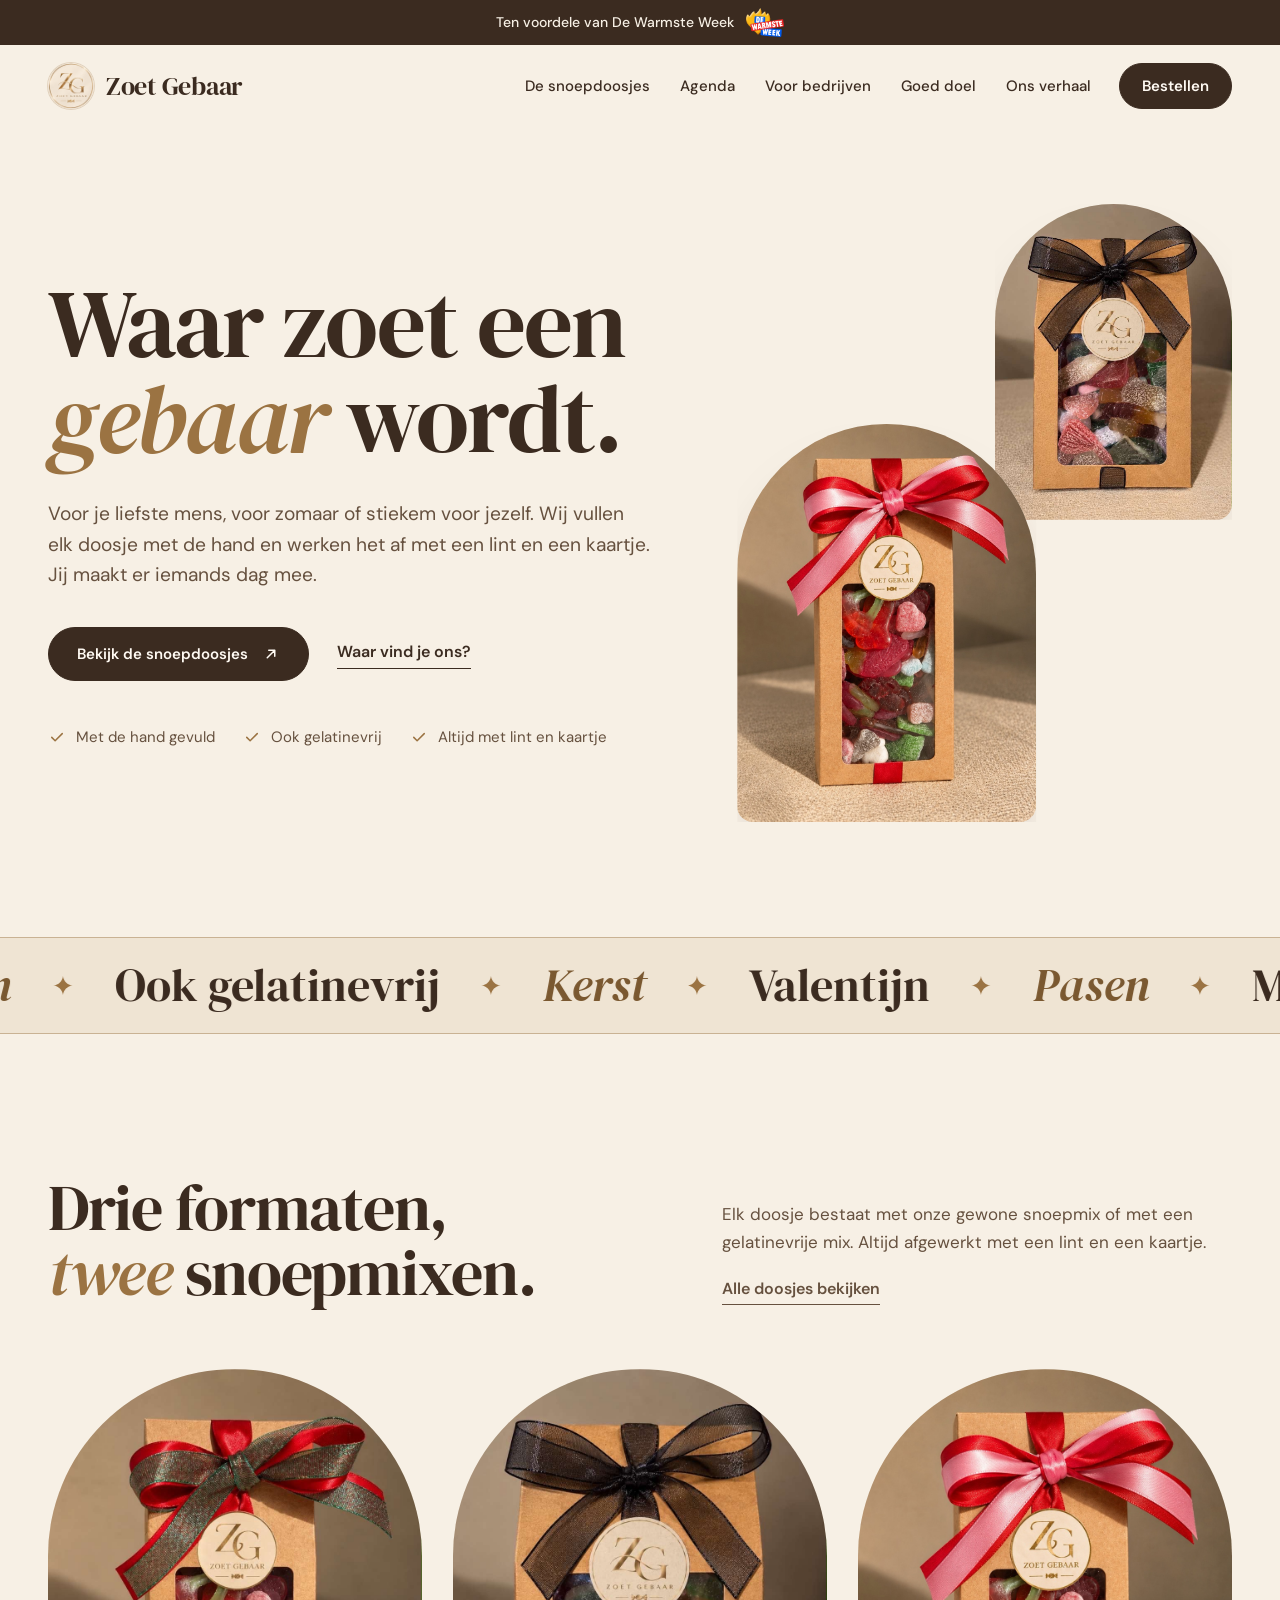
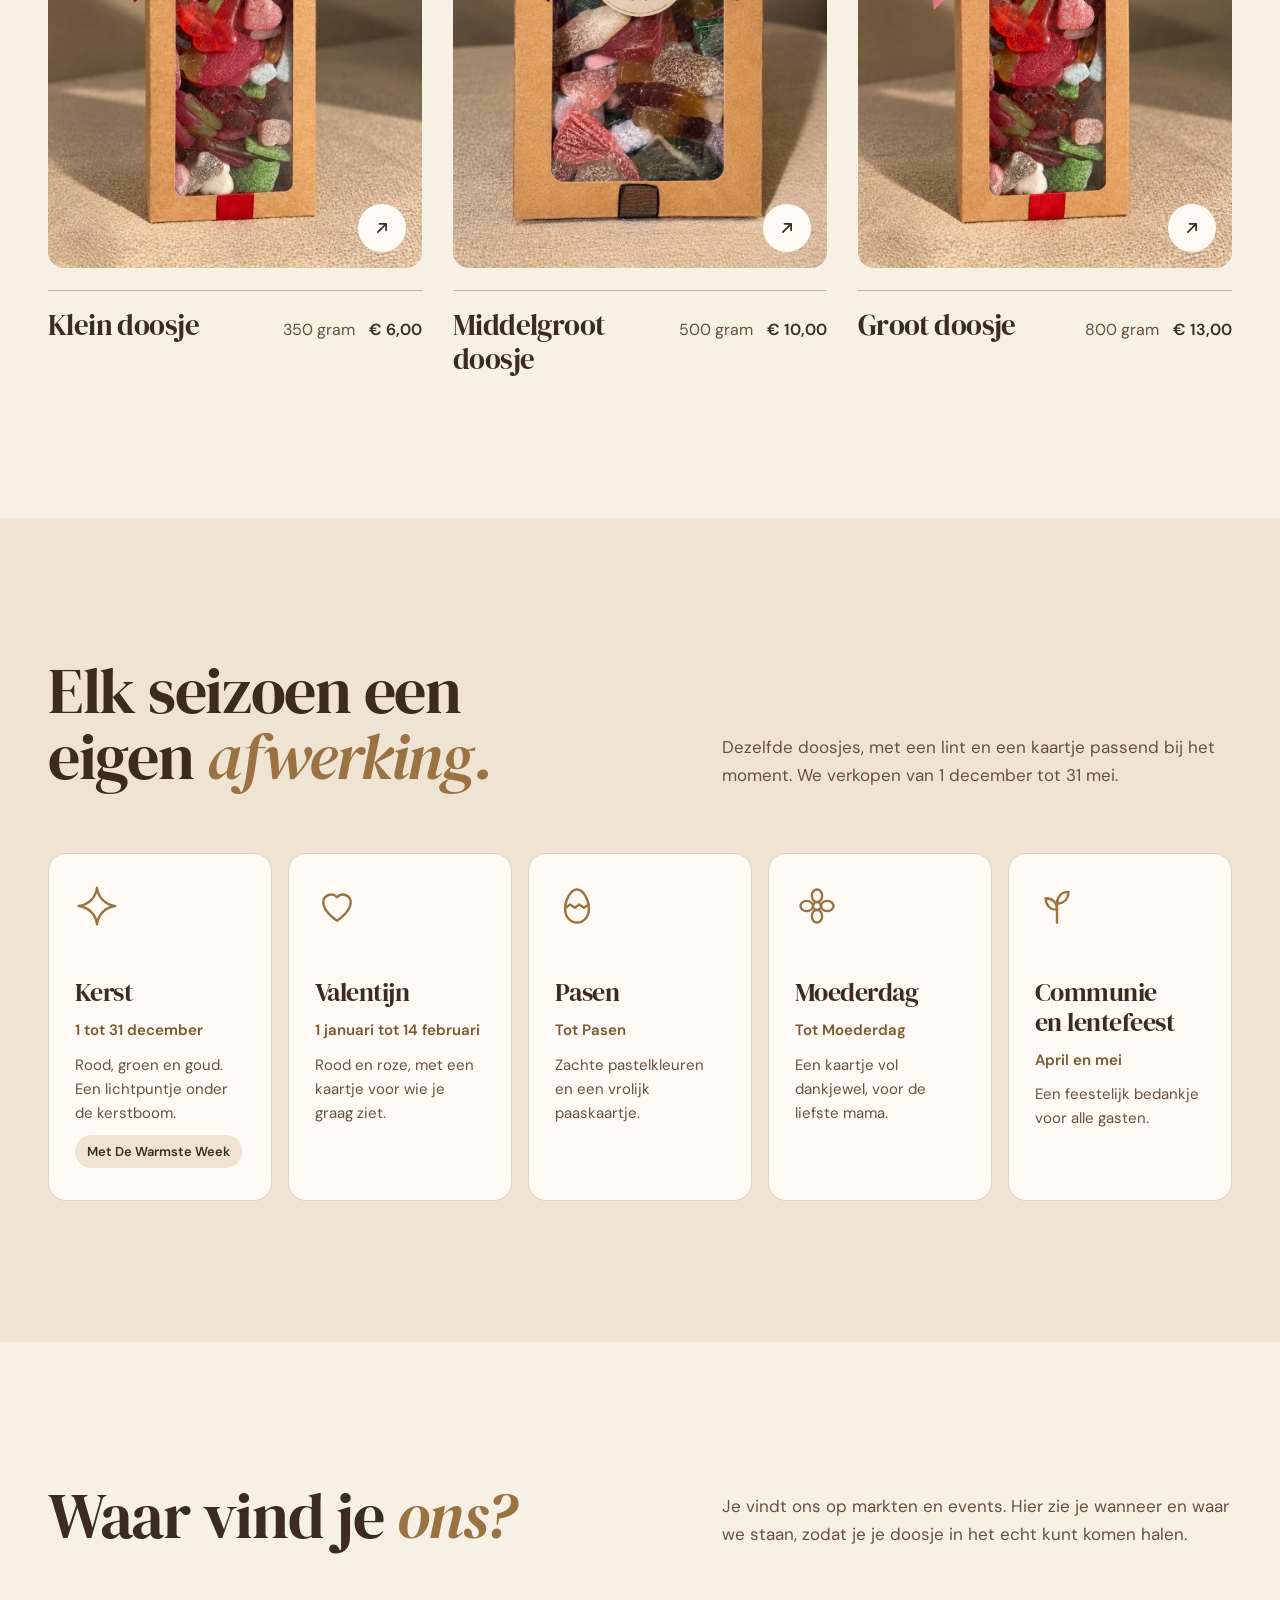
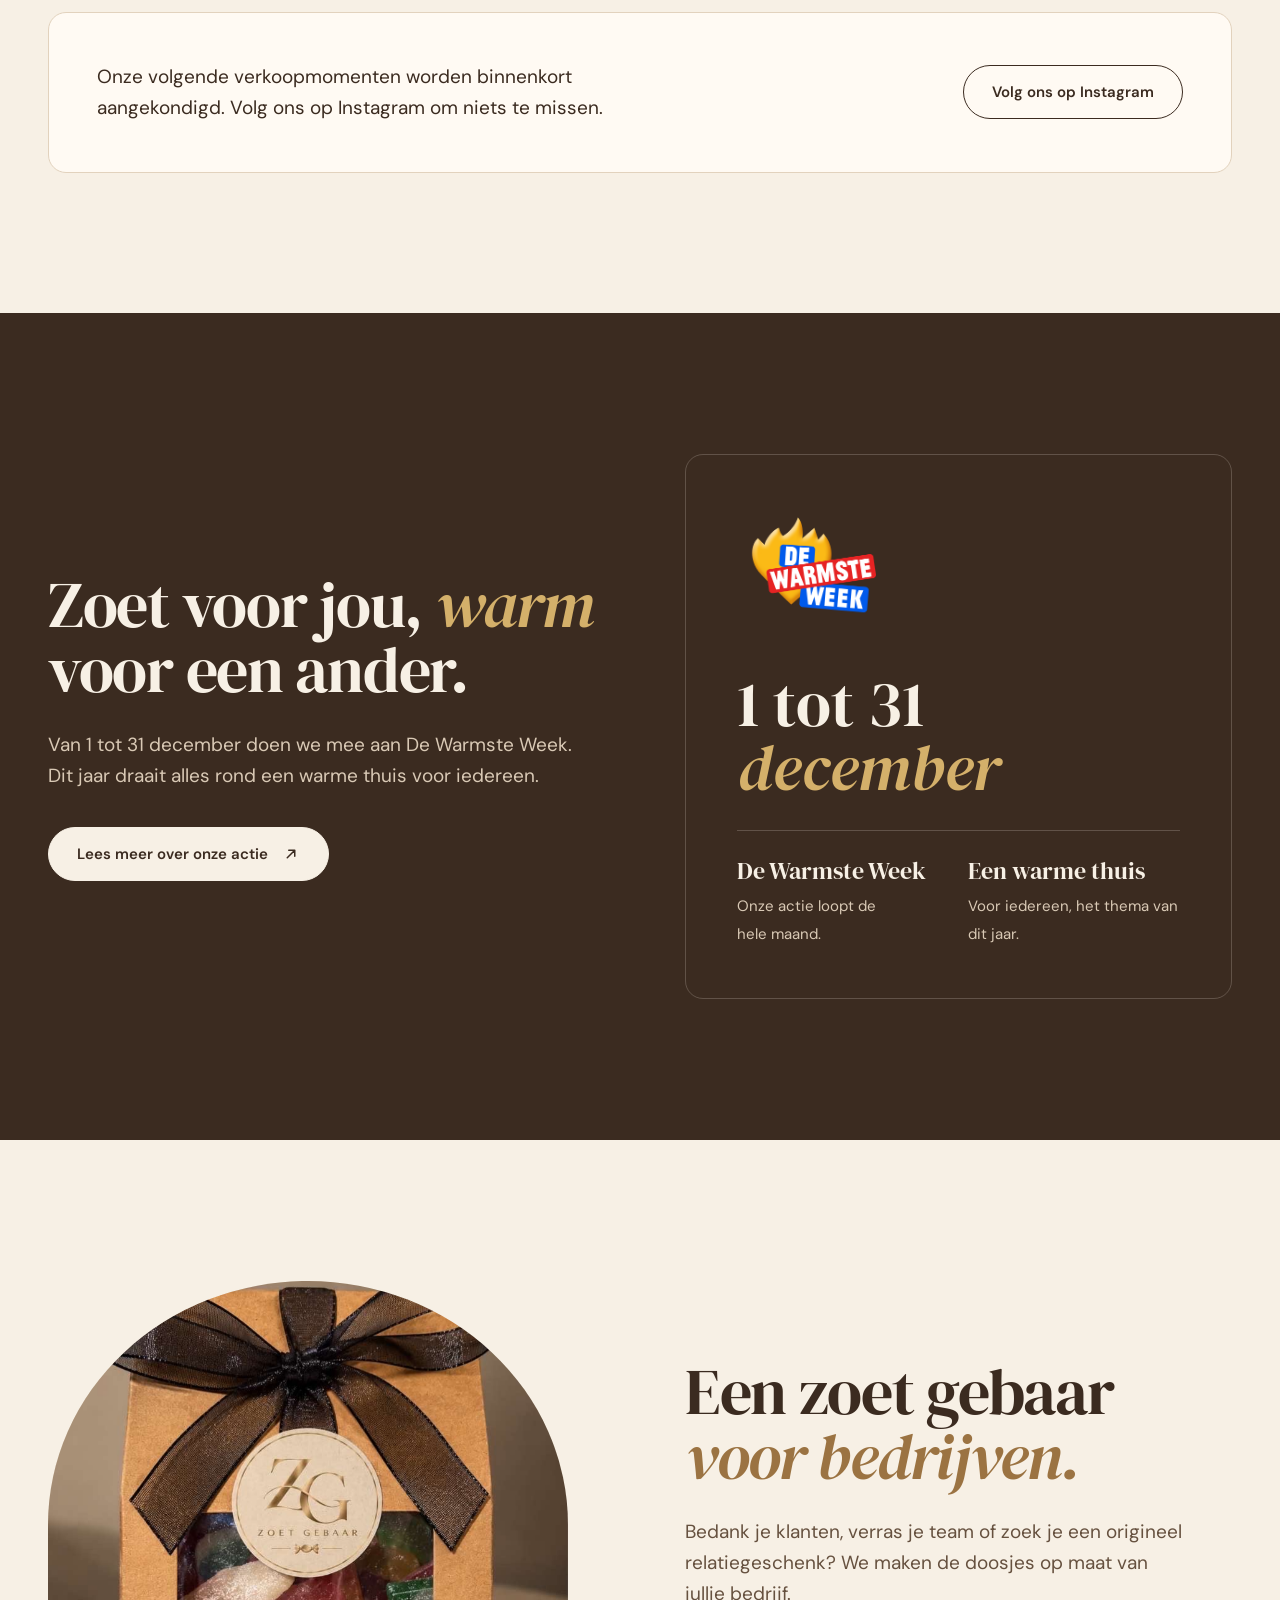
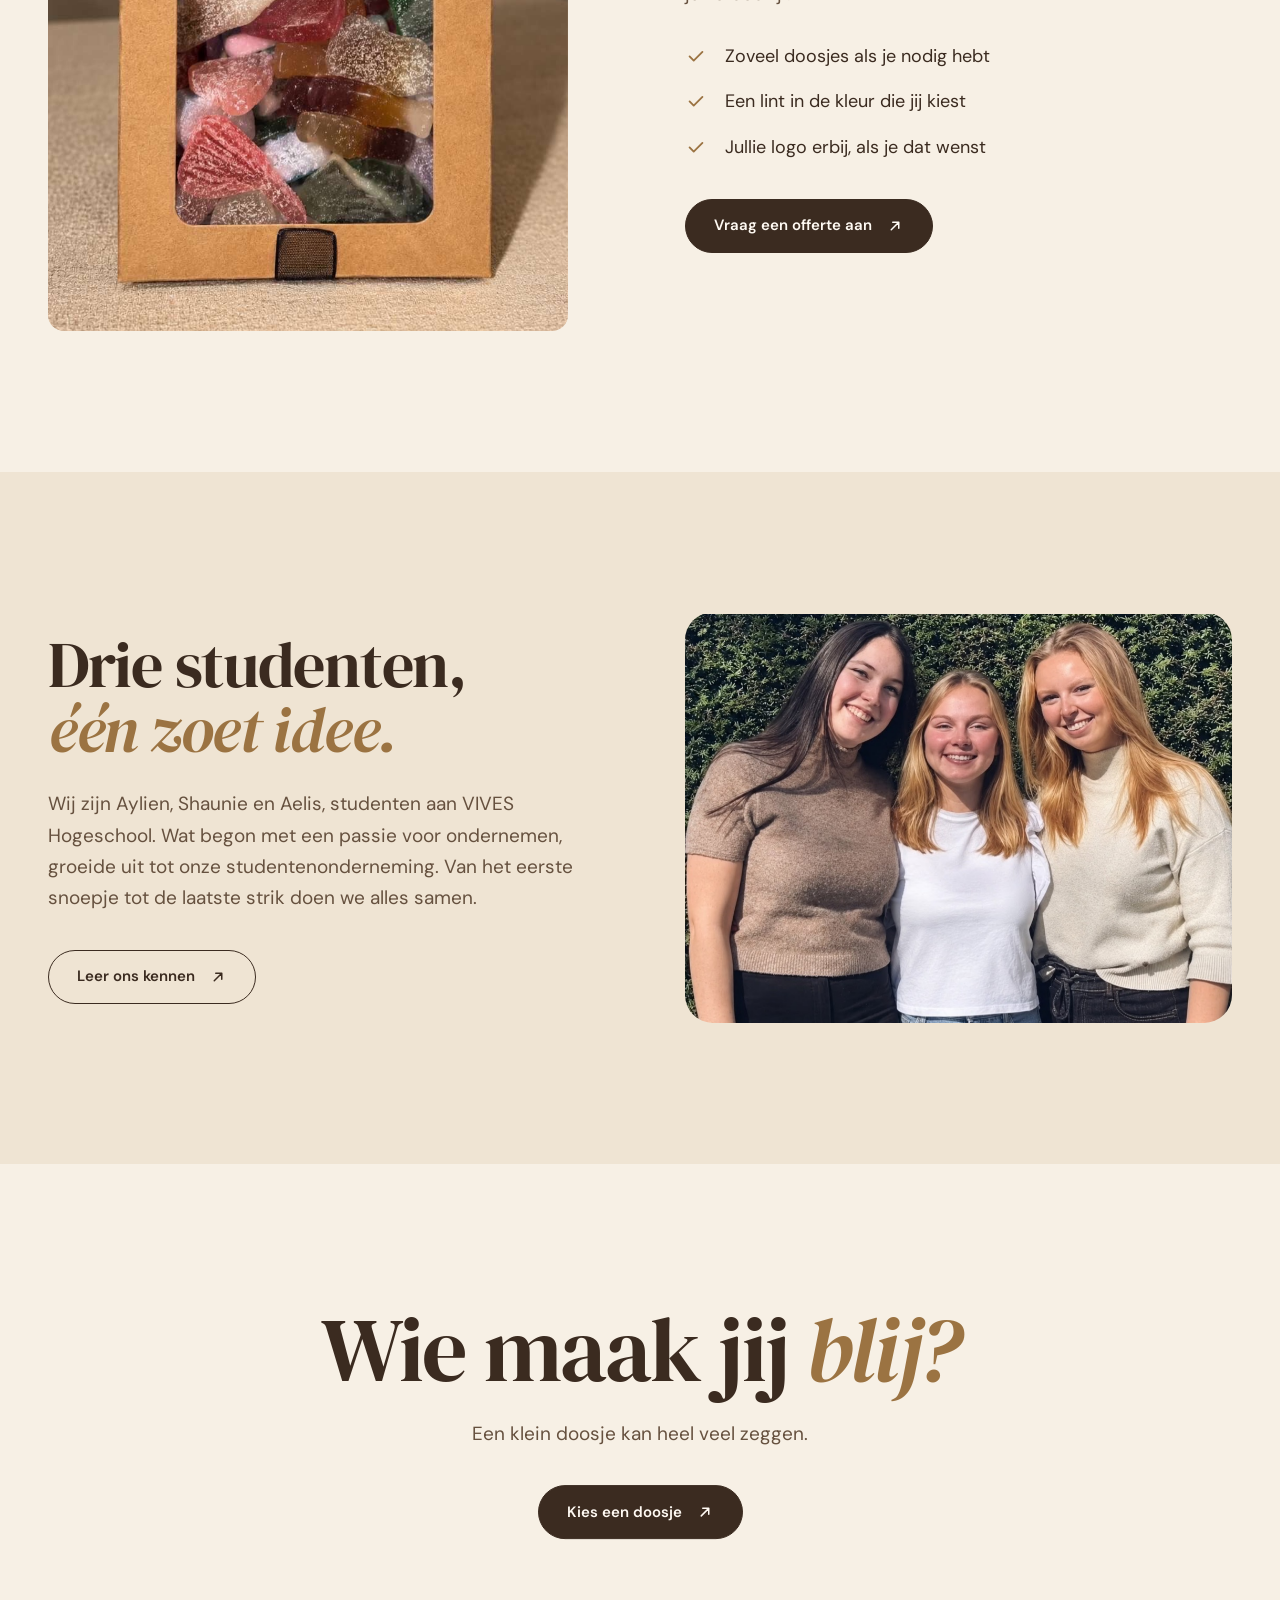
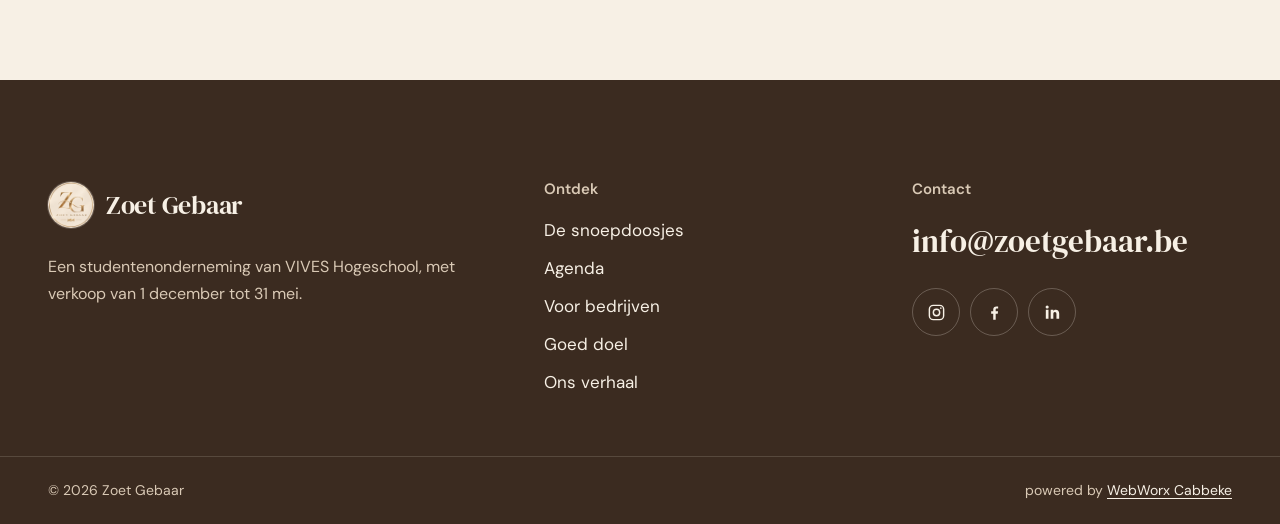
==== commit 4ecedf22: "Link naar De Warmste Week in de bovenste balk" ====
--- a/index.html
+++ b/index.html
@@ -14,7 +14,7 @@
 </head>
 <body>
 <a class="skip-link" href="#main">Ga naar inhoud</a>
-<div class="announcement"><p>Ten voordele van De Warmste Week</p><img src="assets/logo-de-warmste-week-klein.png" alt="" width="38" height="29"></div>
+<div class="announcement"><a href="https://www.vrt.be/nl/de-warmste-week" target="_blank" rel="noopener"><p>Ten voordele van De Warmste Week</p><img src="assets/logo-de-warmste-week-klein.png" alt="" width="38" height="29"></a></div>
 <header class="site-header"><div class="nav wrap"><a class="brand" href="index.html?v=20261126-1" aria-label="Zoet Gebaar, naar de startpagina"><img class="brand-logo" src="assets/logo.jpg" alt="" width="46" height="46"><span class="brand-name">Zoet Gebaar</span></a><nav class="links" id="main-nav" aria-label="Hoofdnavigatie"><a href="webshop.html?v=20261126-1">De snoepdoosjes</a><a href="index.html?v=20261126-1#agenda">Agenda</a><a href="bedrijven.html?v=20261126-1">Voor bedrijven</a><a href="goed-doel.html?v=20261126-1">Goed doel</a><a href="over-ons.html?v=20261126-1">Ons verhaal</a></nav><a class="btn nav-cta" href="webshop.html?v=20261126-1">Bestellen</a><button class="menu-toggle" type="button" aria-label="Menu openen" aria-controls="main-nav" aria-expanded="false"><span></span><span></span></button></div></header>
 
 <main id="main">
--- a/styles.css
+++ b/styles.css
@@ -65,6 +65,7 @@
 /* Announcement and header */
 .announcement { background: var(--ink); color: var(--on-ink); display: flex; align-items: center; justify-content: center; gap: 12px; font-size: 14px; font-weight: 500; padding: 8px var(--gutter); }
 .announcement img { height: 29px; width: auto; flex-shrink: 0; }
+.announcement a { display: inline-flex; align-items: center; gap: 12px; color: inherit; text-decoration: none; }
 .announcement p { color: inherit; max-width: none; }
 .site-header { position: sticky; top: 0; z-index: 60; background: var(--bg); transition: transform .5s var(--ease), box-shadow .3s; }
 .site-header.is-scrolled { box-shadow: 0 1px 0 var(--line); }
@@ -361,3 +362,4 @@
 @media (max-width: 640px) { .info-block.wide { grid-template-columns: minmax(0, 1fr); } .info-block.wide .partner-logo { height: 120px; } }
 /* SplitText masks clip at the line box; give descenders (g, j, p) and italic overhangs room without moving the layout. */
 .split-line-mask { padding: 0 .12em .2em; margin: 0 -.12em -.2em; }
+.honey { position: absolute; left: -9999px; width: 1px; height: 1px; }
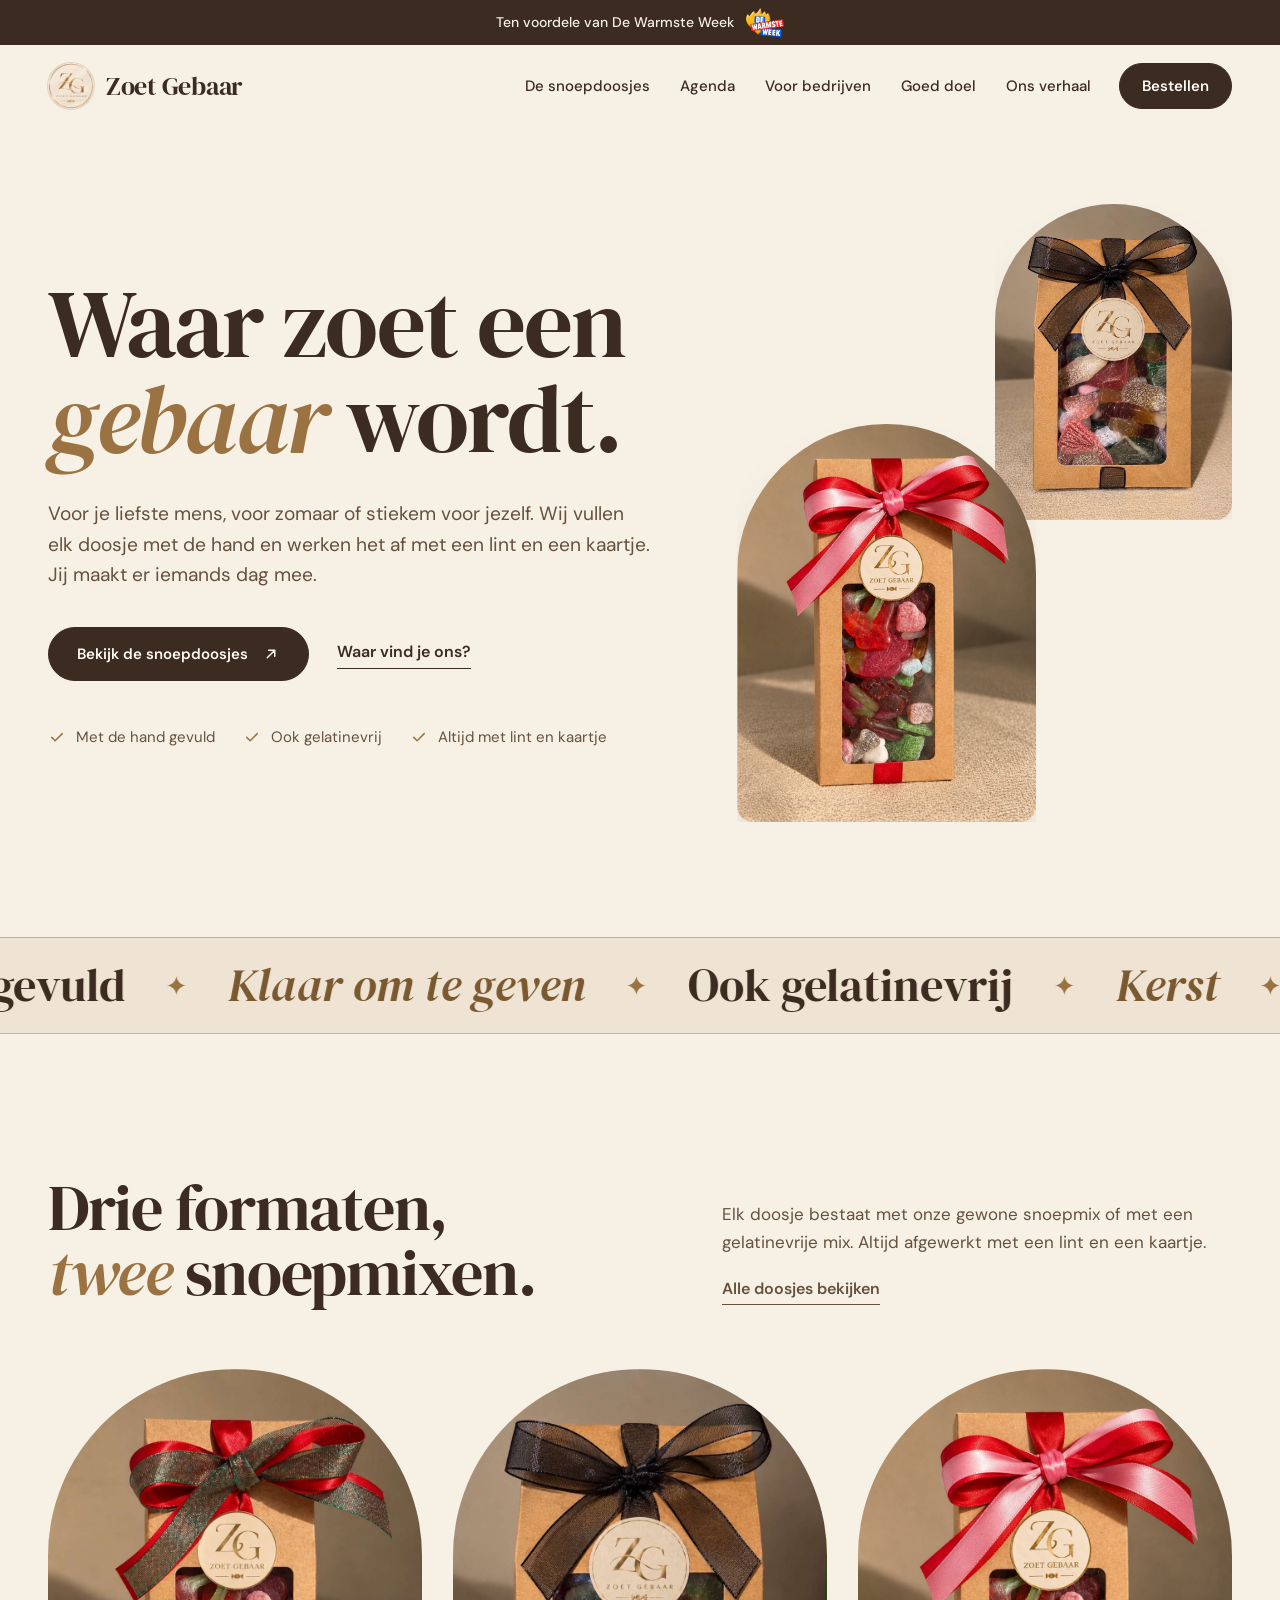
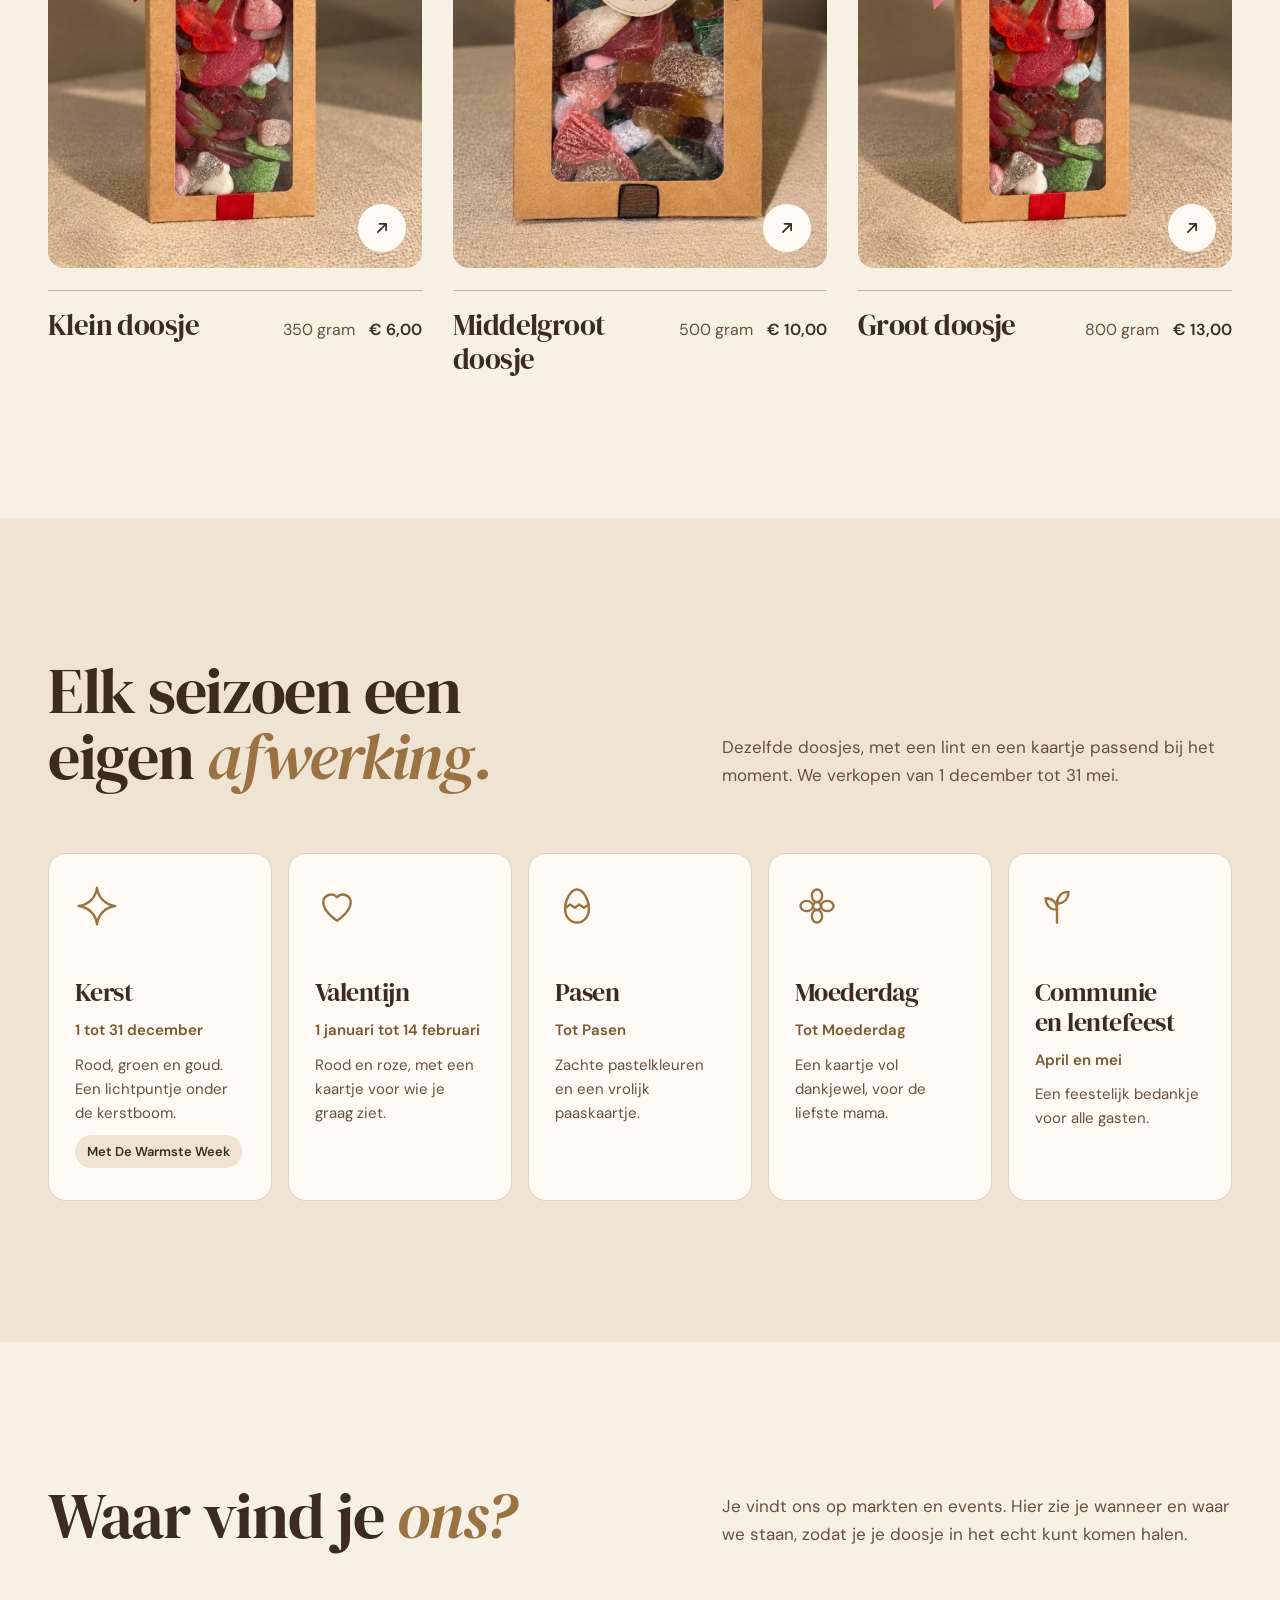
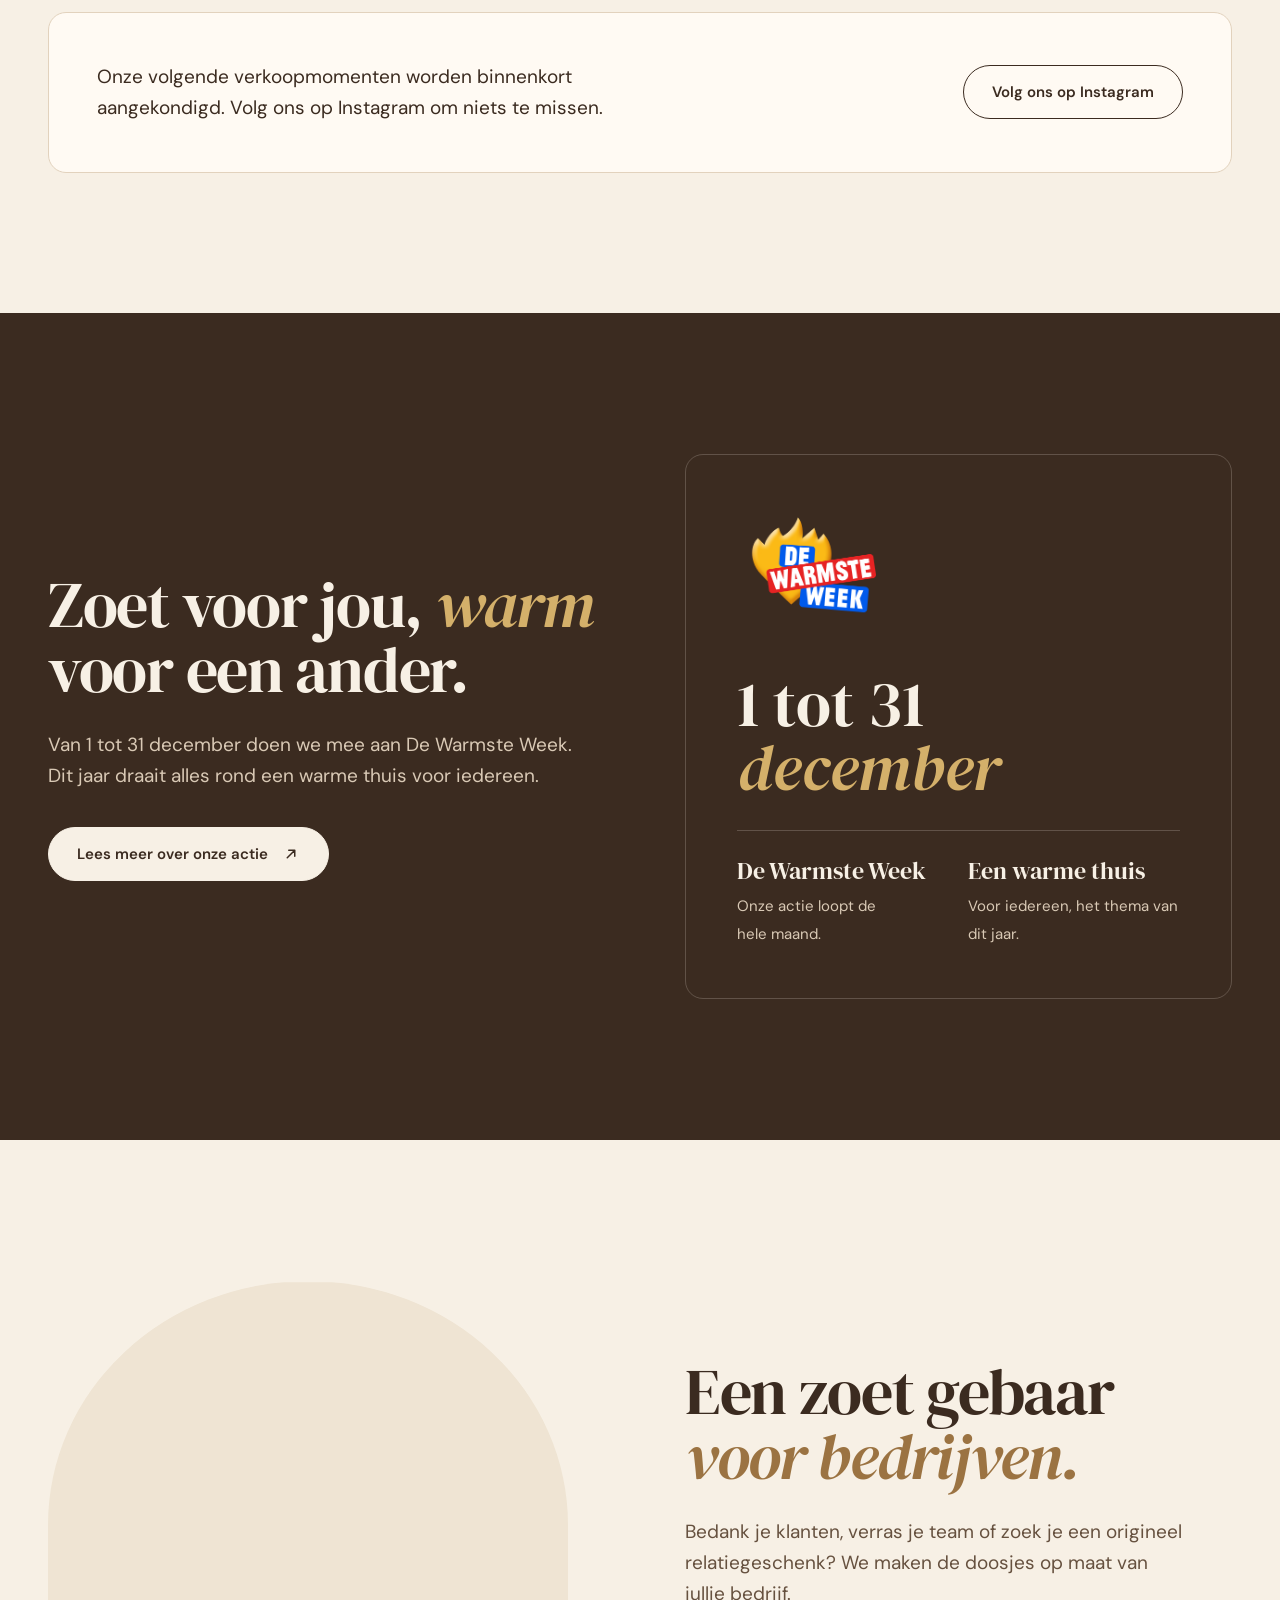
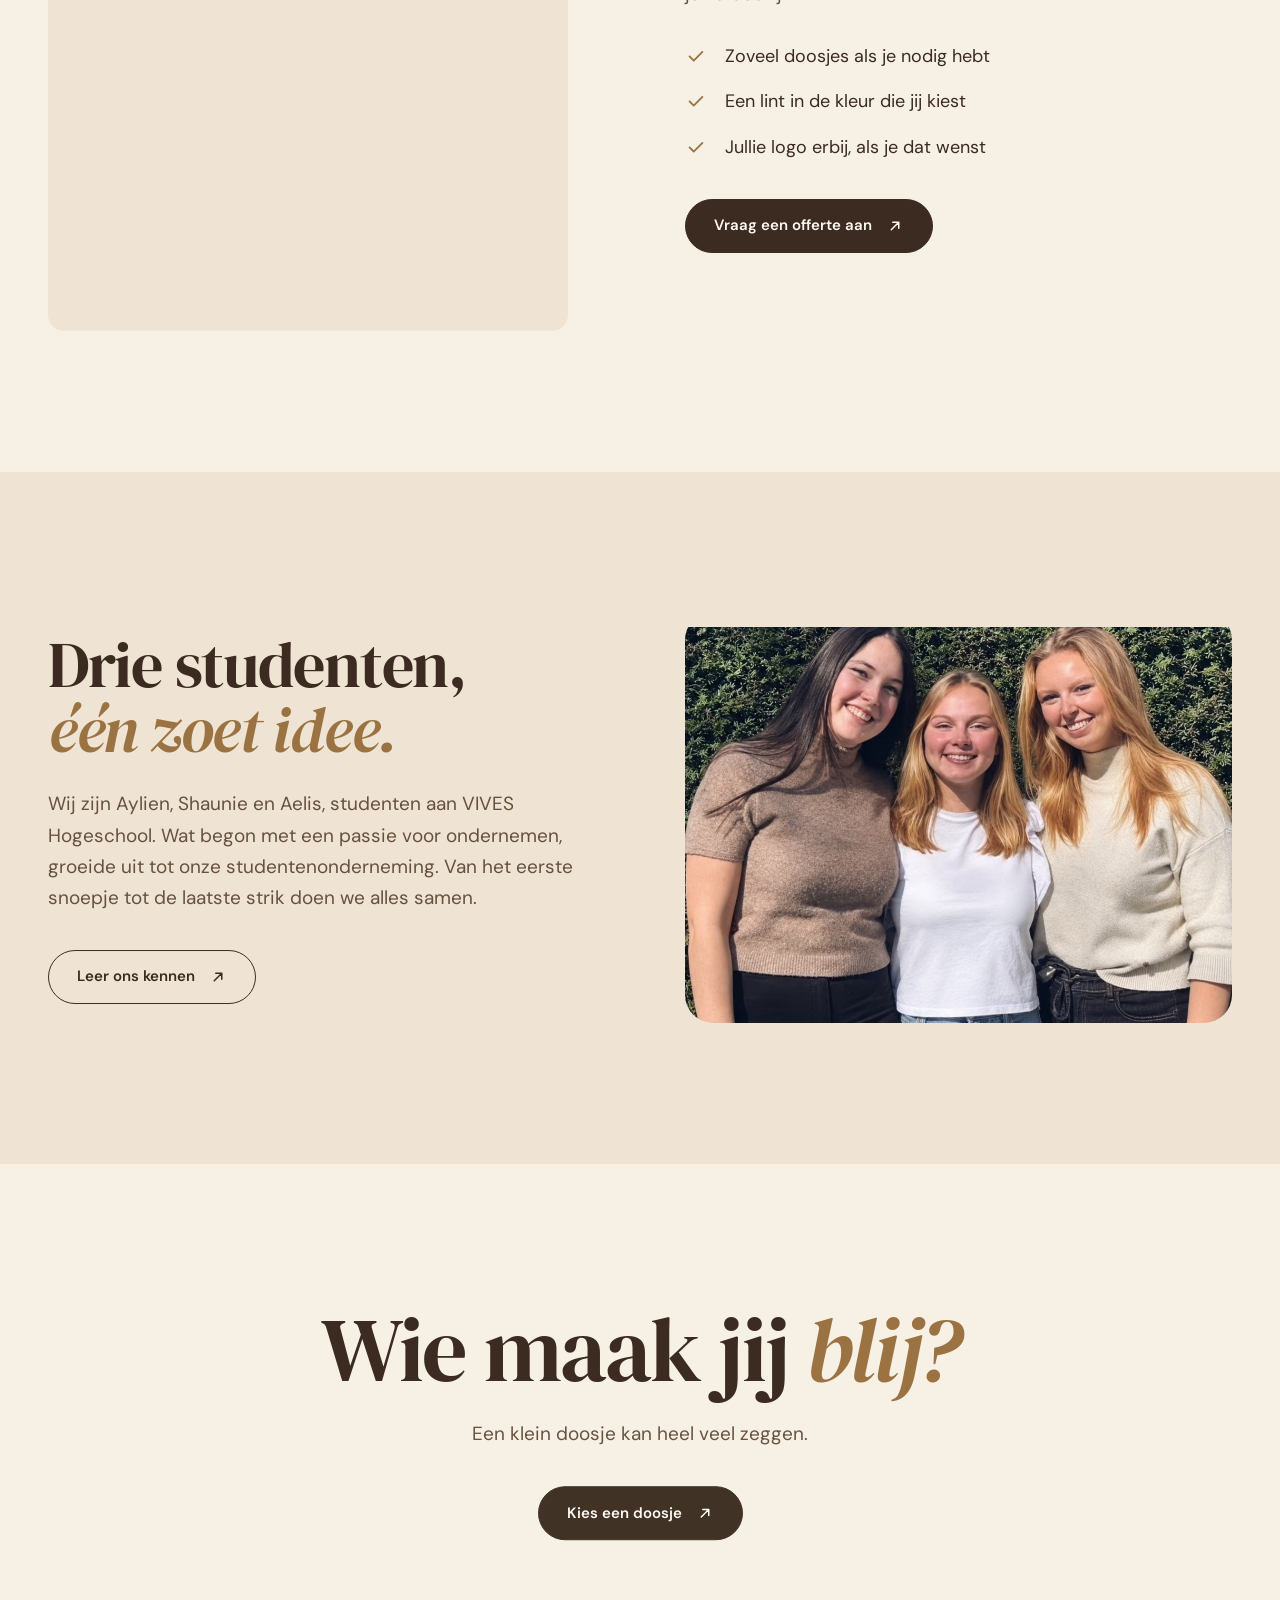
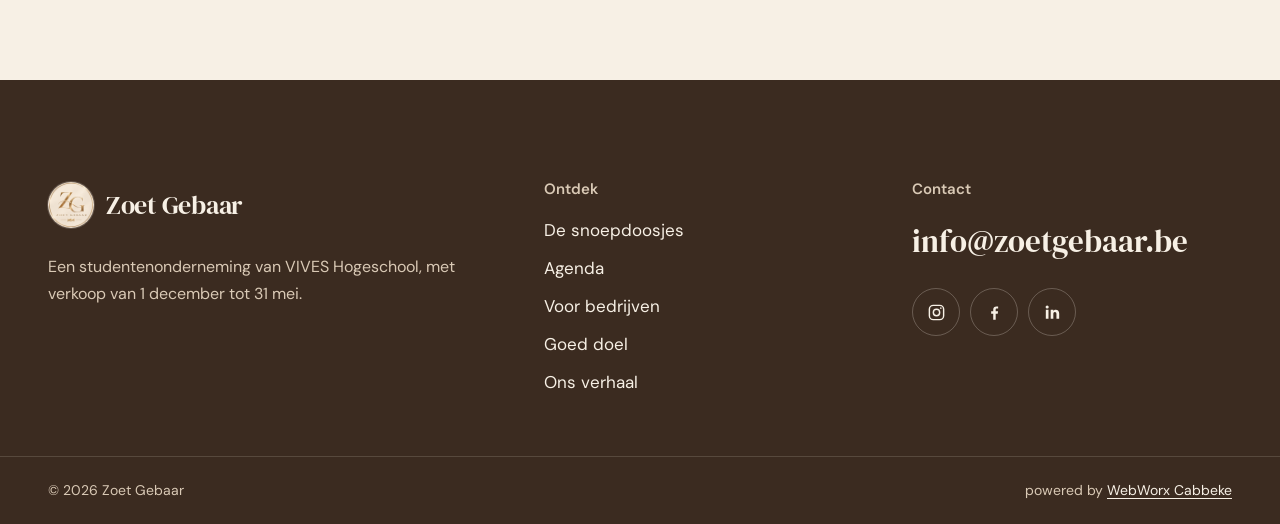
==== commit ad5beecd: "Marquee op een rustig, constant tempo" ====
--- a/index.html
+++ b/index.html
@@ -9,13 +9,13 @@
 <link rel="icon" href="favicon.png" type="image/png">
 <link rel="preconnect" href="https://fonts.googleapis.com">
 <link rel="preconnect" href="https://fonts.gstatic.com" crossorigin>
-<link rel="stylesheet" href="styles.css?v=20261126-1">
+<link rel="stylesheet" href="styles.css?v=20261126-2">
 <script>if(!matchMedia('(prefers-reduced-motion: reduce)').matches){document.documentElement.classList.add('has-motion');setTimeout(function(){if(!window.__zoetMotion)document.documentElement.classList.remove('has-motion')},2500)}</script>
 </head>
 <body>
 <a class="skip-link" href="#main">Ga naar inhoud</a>
 <div class="announcement"><a href="https://www.vrt.be/nl/de-warmste-week" target="_blank" rel="noopener"><p>Ten voordele van De Warmste Week</p><img src="assets/logo-de-warmste-week-klein.png" alt="" width="38" height="29"></a></div>
-<header class="site-header"><div class="nav wrap"><a class="brand" href="index.html?v=20261126-1" aria-label="Zoet Gebaar, naar de startpagina"><img class="brand-logo" src="assets/logo.jpg" alt="" width="46" height="46"><span class="brand-name">Zoet Gebaar</span></a><nav class="links" id="main-nav" aria-label="Hoofdnavigatie"><a href="webshop.html?v=20261126-1">De snoepdoosjes</a><a href="index.html?v=20261126-1#agenda">Agenda</a><a href="bedrijven.html?v=20261126-1">Voor bedrijven</a><a href="goed-doel.html?v=20261126-1">Goed doel</a><a href="over-ons.html?v=20261126-1">Ons verhaal</a></nav><a class="btn nav-cta" href="webshop.html?v=20261126-1">Bestellen</a><button class="menu-toggle" type="button" aria-label="Menu openen" aria-controls="main-nav" aria-expanded="false"><span></span><span></span></button></div></header>
+<header class="site-header"><div class="nav wrap"><a class="brand" href="index.html?v=20261126-2" aria-label="Zoet Gebaar, naar de startpagina"><img class="brand-logo" src="assets/logo.jpg" alt="" width="46" height="46"><span class="brand-name">Zoet Gebaar</span></a><nav class="links" id="main-nav" aria-label="Hoofdnavigatie"><a href="webshop.html?v=20261126-2">De snoepdoosjes</a><a href="index.html?v=20261126-2#agenda">Agenda</a><a href="bedrijven.html?v=20261126-2">Voor bedrijven</a><a href="goed-doel.html?v=20261126-2">Goed doel</a><a href="over-ons.html?v=20261126-2">Ons verhaal</a></nav><a class="btn nav-cta" href="webshop.html?v=20261126-2">Bestellen</a><button class="menu-toggle" type="button" aria-label="Menu openen" aria-controls="main-nav" aria-expanded="false"><span></span><span></span></button></div></header>
 
 <main id="main">
   <section class="hero wrap" data-hero>
@@ -23,7 +23,7 @@
       <h1 data-split>Waar zoet een <em>gebaar</em> wordt.</h1>
       <p class="lede" data-hero-item>Voor je liefste mens, voor zomaar of stiekem voor jezelf. Wij vullen elk doosje met de hand en werken het af met een lint en een kaartje. Jij maakt er iemands dag mee.</p>
       <div class="button-row" data-hero-item>
-        <a class="btn" href="webshop.html?v=20261126-1">Bekijk de snoepdoosjes <svg class="icon" viewBox="0 0 24 24" aria-hidden="true"><path d="M7 17 17 7M9 7h8v8" fill="none" stroke="currentColor" stroke-width="2" stroke-linecap="round" stroke-linejoin="round"/></svg></a>
+        <a class="btn" href="webshop.html?v=20261126-2">Bekijk de snoepdoosjes <svg class="icon" viewBox="0 0 24 24" aria-hidden="true"><path d="M7 17 17 7M9 7h8v8" fill="none" stroke="currentColor" stroke-width="2" stroke-linecap="round" stroke-linejoin="round"/></svg></a>
         <a class="text-link" href="#agenda">Waar vind je ons?</a>
       </div>
       <ul class="hero-facts" data-hero-item>
@@ -59,19 +59,19 @@
       <h2 data-split>Drie formaten, <em>twee</em> snoepmixen.</h2>
       <div data-reveal>
         <p>Elk doosje bestaat met onze gewone snoepmix of met een gelatinevrije mix. Altijd afgewerkt met een lint en een kaartje.</p>
-        <p style="margin-top:18px"><a class="text-link" href="webshop.html?v=20261126-1">Alle doosjes bekijken</a></p>
+        <p style="margin-top:18px"><a class="text-link" href="webshop.html?v=20261126-2">Alle doosjes bekijken</a></p>
       </div>
     </div>
     <div class="size-grid">
-      <a class="size-card" href="webshop.html?v=20261126-1" data-product="klein-gewoon" data-reveal>
+      <a class="size-card" href="webshop.html?v=20261126-2" data-product="klein-gewoon" data-reveal>
         <div class="media" data-clip><img src="assets/doosje-kerst.jpg" alt="Klein snoepdoosje met een rood en groen lint" width="900" height="1200" loading="lazy"><span class="media-arrow" aria-hidden="true"><svg class="icon" viewBox="0 0 24 24"><path d="M7 17 17 7M9 7h8v8" fill="none" stroke="currentColor" stroke-width="2" stroke-linecap="round" stroke-linejoin="round"/></svg></span></div>
         <div class="size-meta"><h3 class="name">Klein doosje</h3><p><span class="weight">350 gram</span><span class="price">€ 6,00</span></p></div>
       </a>
-      <a class="size-card" href="webshop.html?v=20261126-1" data-product="middel-gewoon" data-reveal>
+      <a class="size-card" href="webshop.html?v=20261126-2" data-product="middel-gewoon" data-reveal>
         <div class="media" data-clip><img src="assets/doosje-zwart.jpg" alt="Middelgroot snoepdoosje met een zwart lint" width="900" height="1200" loading="lazy"><span class="media-arrow" aria-hidden="true"><svg class="icon" viewBox="0 0 24 24"><path d="M7 17 17 7M9 7h8v8" fill="none" stroke="currentColor" stroke-width="2" stroke-linecap="round" stroke-linejoin="round"/></svg></span></div>
         <div class="size-meta"><h3 class="name">Middelgroot doosje</h3><p><span class="weight">500 gram</span><span class="price">€ 10,00</span></p></div>
       </a>
-      <a class="size-card" href="webshop.html?v=20261126-1" data-product="groot-gewoon" data-reveal>
+      <a class="size-card" href="webshop.html?v=20261126-2" data-product="groot-gewoon" data-reveal>
         <div class="media" data-clip><img src="assets/doosje-roze.jpg" alt="Groot snoepdoosje met een rood en roze lint" width="900" height="1200" loading="lazy"><span class="media-arrow" aria-hidden="true"><svg class="icon" viewBox="0 0 24 24"><path d="M7 17 17 7M9 7h8v8" fill="none" stroke="currentColor" stroke-width="2" stroke-linecap="round" stroke-linejoin="round"/></svg></span></div>
         <div class="size-meta"><h3 class="name">Groot doosje</h3><p><span class="weight">800 gram</span><span class="price">€ 13,00</span></p></div>
       </a>
@@ -128,7 +128,7 @@
       <div>
         <h2 data-split>Zoet voor jou, <em>warm</em> voor een ander.</h2>
         <p data-reveal>Van 1 tot 31 december doen we mee aan De Warmste Week. Dit jaar draait alles rond een warme thuis voor iedereen.</p>
-        <div class="button-row" data-reveal><a class="btn btn-light" href="goed-doel.html?v=20261126-1">Lees meer over onze actie <svg class="icon" viewBox="0 0 24 24" aria-hidden="true"><path d="M7 17 17 7M9 7h8v8" fill="none" stroke="currentColor" stroke-width="2" stroke-linecap="round" stroke-linejoin="round"/></svg></a></div>
+        <div class="button-row" data-reveal><a class="btn btn-light" href="goed-doel.html?v=20261126-2">Lees meer over onze actie <svg class="icon" viewBox="0 0 24 24" aria-hidden="true"><path d="M7 17 17 7M9 7h8v8" fill="none" stroke="currentColor" stroke-width="2" stroke-linecap="round" stroke-linejoin="round"/></svg></a></div>
       </div>
       <div class="cause-panel" data-reveal>
         <img class="partner-logo" src="assets/logo-de-warmste-week.png" alt="Logo De Warmste Week" width="1200" height="948" hidden data-optional-logo>
@@ -152,7 +152,7 @@
           <li><svg class="icon" viewBox="0 0 24 24" aria-hidden="true"><path d="m5 12.5 4.5 4.5L19 7.5" fill="none" stroke="currentColor" stroke-width="2" stroke-linecap="round" stroke-linejoin="round"/></svg>Een lint in de kleur die jij kiest</li>
           <li><svg class="icon" viewBox="0 0 24 24" aria-hidden="true"><path d="m5 12.5 4.5 4.5L19 7.5" fill="none" stroke="currentColor" stroke-width="2" stroke-linecap="round" stroke-linejoin="round"/></svg>Jullie logo erbij, als je dat wenst</li>
         </ul>
-        <div class="button-row" data-reveal><a class="btn" href="bedrijven.html?v=20261126-1">Vraag een offerte aan <svg class="icon" viewBox="0 0 24 24" aria-hidden="true"><path d="M7 17 17 7M9 7h8v8" fill="none" stroke="currentColor" stroke-width="2" stroke-linecap="round" stroke-linejoin="round"/></svg></a></div>
+        <div class="button-row" data-reveal><a class="btn" href="bedrijven.html?v=20261126-2">Vraag een offerte aan <svg class="icon" viewBox="0 0 24 24" aria-hidden="true"><path d="M7 17 17 7M9 7h8v8" fill="none" stroke="currentColor" stroke-width="2" stroke-linecap="round" stroke-linejoin="round"/></svg></a></div>
       </div>
     </div>
   </section>
@@ -162,7 +162,7 @@
       <div>
         <h2 data-split>Drie studenten, <em>één zoet idee.</em></h2>
         <p data-reveal>Wij zijn Aylien, Shaunie en Aelis, studenten aan VIVES Hogeschool. Wat begon met een passie voor ondernemen, groeide uit tot onze studentenonderneming. Van het eerste snoepje tot de laatste strik doen we alles samen.</p>
-        <div class="button-row" data-reveal><a class="btn btn-outline" href="over-ons.html?v=20261126-1">Leer ons kennen <svg class="icon" viewBox="0 0 24 24" aria-hidden="true"><path d="M7 17 17 7M9 7h8v8" fill="none" stroke="currentColor" stroke-width="2" stroke-linecap="round" stroke-linejoin="round"/></svg></a></div>
+        <div class="button-row" data-reveal><a class="btn btn-outline" href="over-ons.html?v=20261126-2">Leer ons kennen <svg class="icon" viewBox="0 0 24 24" aria-hidden="true"><path d="M7 17 17 7M9 7h8v8" fill="none" stroke="currentColor" stroke-width="2" stroke-linecap="round" stroke-linejoin="round"/></svg></a></div>
       </div>
       <div class="photo-frame wide team" data-clip><img src="assets/team.jpg" alt="Van links naar rechts Aelis, Aylien en Shaunie, de drie studenten achter Zoet Gebaar" width="1200" height="900" loading="lazy" data-parallax></div>
     </div>
@@ -171,25 +171,25 @@
   <section class="section wrap closing">
     <h2 data-split>Wie maak jij <em>blij?</em></h2>
     <p data-reveal>Een klein doosje kan heel veel zeggen.</p>
-    <div class="button-row" data-reveal><a class="btn" href="webshop.html?v=20261126-1">Kies een doosje <svg class="icon" viewBox="0 0 24 24" aria-hidden="true"><path d="M7 17 17 7M9 7h8v8" fill="none" stroke="currentColor" stroke-width="2" stroke-linecap="round" stroke-linejoin="round"/></svg></a></div>
+    <div class="button-row" data-reveal><a class="btn" href="webshop.html?v=20261126-2">Kies een doosje <svg class="icon" viewBox="0 0 24 24" aria-hidden="true"><path d="M7 17 17 7M9 7h8v8" fill="none" stroke="currentColor" stroke-width="2" stroke-linecap="round" stroke-linejoin="round"/></svg></a></div>
   </section>
 </main>
 
 <footer class="footer">
   <div class="wrap footer-grid">
-    <div class="footer-brand"><a class="brand" href="index.html?v=20261126-1"><img class="brand-logo" src="assets/logo.jpg" alt="" width="46" height="46" loading="lazy"><span class="brand-name">Zoet Gebaar</span></a><p>Een studentenonderneming van VIVES Hogeschool, met verkoop van 1 december tot 31 mei.</p></div>
-    <div><h2 class="footer-title">Ontdek</h2><nav class="footer-links" aria-label="Footernavigatie"><a href="webshop.html?v=20261126-1">De snoepdoosjes</a><a href="index.html?v=20261126-1#agenda">Agenda</a><a href="bedrijven.html?v=20261126-1">Voor bedrijven</a><a href="goed-doel.html?v=20261126-1">Goed doel</a><a href="over-ons.html?v=20261126-1">Ons verhaal</a></nav></div>
+    <div class="footer-brand"><a class="brand" href="index.html?v=20261126-2"><img class="brand-logo" src="assets/logo.jpg" alt="" width="46" height="46" loading="lazy"><span class="brand-name">Zoet Gebaar</span></a><p>Een studentenonderneming van VIVES Hogeschool, met verkoop van 1 december tot 31 mei.</p></div>
+    <div><h2 class="footer-title">Ontdek</h2><nav class="footer-links" aria-label="Footernavigatie"><a href="webshop.html?v=20261126-2">De snoepdoosjes</a><a href="index.html?v=20261126-2#agenda">Agenda</a><a href="bedrijven.html?v=20261126-2">Voor bedrijven</a><a href="goed-doel.html?v=20261126-2">Goed doel</a><a href="over-ons.html?v=20261126-2">Ons verhaal</a></nav></div>
     <div><h2 class="footer-title">Contact</h2><a class="footer-mail" href="mailto:info@zoetgebaar.be">info@zoetgebaar.be</a><div class="socials"><a href="https://www.instagram.com/zoet.gebaar/" target="_blank" rel="noopener" aria-label="Zoet Gebaar op Instagram"><svg viewBox="0 0 24 24" fill="none" stroke="currentColor" stroke-width="1.8" aria-hidden="true"><rect x="3" y="3" width="18" height="18" rx="5"/><circle cx="12" cy="12" r="4"/><circle cx="17.5" cy="6.5" r="1" fill="currentColor" stroke="none"/></svg></a><a href="https://www.facebook.com/share/1DzBTi725m/" target="_blank" rel="noopener" aria-label="Zoet Gebaar op Facebook"><svg viewBox="0 0 24 24" fill="currentColor" aria-hidden="true"><path d="M13.5 21v-7.5h2.6l.4-3h-3V8.6c0-.9.3-1.5 1.5-1.5h1.6V4.4c-.3 0-1.2-.1-2.3-.1-2.3 0-3.9 1.4-3.9 4v2.2H7.8v3h2.6V21z"/></svg></a><a href="https://www.linkedin.com/in/zoet-gebaar-08584644b/" target="_blank" rel="noopener" aria-label="Zoet Gebaar op LinkedIn"><svg viewBox="0 0 24 24" fill="currentColor" aria-hidden="true"><path d="M6.94 8.5H3.56V20h3.38V8.5ZM5.25 3a1.97 1.97 0 1 0 0 3.94 1.97 1.97 0 0 0 0-3.94ZM20.44 13.4c0-3.1-1.66-4.9-4.33-4.9-1.6 0-2.62.86-3.06 1.6V8.5H9.7V20h3.36v-6.1c0-1.6.6-2.6 1.94-2.6 1.3 0 1.98.92 1.98 2.6V20h3.46v-6.6Z"/></svg></a></div></div>
   </div>
   <div class="wrap footer-bottom"><span>© 2026 Zoet Gebaar</span><span>powered by <a href="https://webworxcabbeke.be" target="_blank" rel="noopener">WebWorx Cabbeke</a></span></div>
 </footer>
 
-<script src="assets/vendor/gsap.min.js?v=20261126-1"></script>
-<script src="assets/vendor/ScrollTrigger.min.js?v=20261126-1"></script>
-<script src="assets/vendor/SplitText.min.js?v=20261126-1"></script>
-<script src="content.js?v=20261126-1"></script>
-<script src="site.js?v=20261126-1"></script>
-<script src="agenda.js?v=20261126-1"></script>
-<script src="motion.js?v=20261126-1"></script>
+<script src="assets/vendor/gsap.min.js?v=20261126-2"></script>
+<script src="assets/vendor/ScrollTrigger.min.js?v=20261126-2"></script>
+<script src="assets/vendor/SplitText.min.js?v=20261126-2"></script>
+<script src="content.js?v=20261126-2"></script>
+<script src="site.js?v=20261126-2"></script>
+<script src="agenda.js?v=20261126-2"></script>
+<script src="motion.js?v=20261126-2"></script>
 </body>
 </html>
